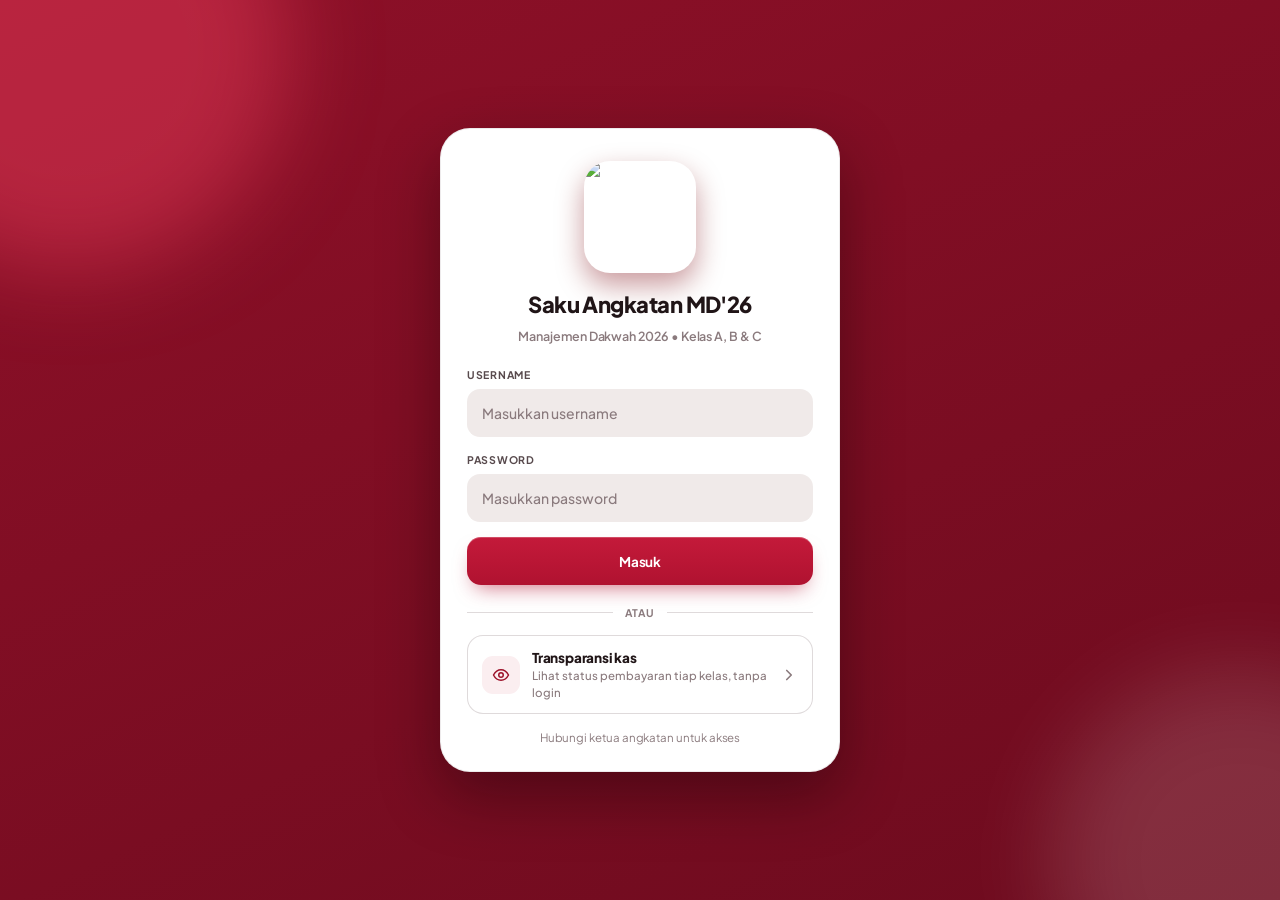
==== public/index.html @ 3bd71a18 "Update index.html" ====
<!DOCTYPE html>
<html lang="id">
<head>
<base target="_top">
<script src="/gas-shim.js"></script>
<meta charset="UTF-8">
<meta name="viewport" content="width=device-width, initial-scale=1, maximum-scale=1, user-scalable=no, viewport-fit=cover">
<meta name="theme-color" content="#8a0b20">
<link rel="icon" href="/favicon.ico" sizes="any">
<link rel="icon" type="image/png" sizes="32x32" href="/favicon-32.png">
<link rel="apple-touch-icon" href="/apple-touch-icon.png">
<link rel="manifest" href="/manifest.webmanifest">
<meta name="application-name" content="SAKU MD 2026">
<meta name="apple-mobile-web-app-title" content="SAKU MD26">
<meta name="apple-mobile-web-app-capable" content="yes">
<meta name="mobile-web-app-capable" content="yes">
<meta name="description" content="Aplikasi kas angkatan Manajemen Dakwah 2026.">
<meta property="og:type" content="website">
<meta property="og:title" content="Saku Angkatan MD'26">
<meta property="og:description" content="Aplikasi kas angkatan Manajemen Dakwah 2026.">
<meta property="og:image" content="https://saku-md2026.vercel.app/og-image.png">
<meta property="og:image:width" content="1200"><meta property="og:image:height" content="630">
<meta name="twitter:card" content="summary_large_image">
<title>Saku Angkatan MD'26</title>
<link rel="preconnect" href="https://fonts.googleapis.com">
<link rel="preconnect" href="https://fonts.gstatic.com" crossorigin>
<link href="https://fonts.googleapis.com/css2?family=Plus+Jakarta+Sans:wght@400;500;600;700;800&display=swap" rel="stylesheet">
<script>
  (function() {
    try {
      var saved = localStorage.getItem('kasangk_theme');
      var theme = saved || (window.matchMedia && window.matchMedia('(prefers-color-scheme: dark)').matches ? 'dark' : 'light');
      if (theme === 'dark') document.documentElement.setAttribute('data-theme', 'dark');
    } catch (e) {}
  })();
</script>
<style>
/* =========================================================================
   SAKU ANGKATAN MD'26 — satu sistem desain (merah Manajemen Dakwah)
   Semua warna lewat token. Dark mode = override token saja, tanpa !important.
   ========================================================================= */
*{box-sizing:border-box;margin:0;padding:0;-webkit-tap-highlight-color:transparent}
:root{
  --font:'Plus Jakarta Sans',-apple-system,BlinkMacSystemFont,'Segoe UI',Roboto,Arial,sans-serif;
  --brand:#c8102e; --brand-hi:#e11d3f; --brand-lo:#9b0c24; --brand-ink:#a50d26;
  --brand-soft:#fde9eb; --brand-soft-2:#fbd3d9;
  --bg:#fbf6f5; --surface:#fff; --surface-2:#fcf6f5; --surface-3:#f4eae9;
  --ink:#241315; --ink-2:#5f4b4e; --ink-3:#8d7b7e;
  --line:rgba(80,20,30,.10); --line-2:rgba(80,20,30,.18);
  --ok:#15803d; --ok-soft:#e2f5e9; --warn:#a85a05; --warn-soft:#fdeed6;
  --bad:#c8102e; --bad-soft:#fde9eb; --info:#2563b8; --info-soft:#e6effb;
  --kA:#c8102e; --kA-soft:#fde9eb; --kA-ink:#a50d26;
  --kB:#b8650a; --kB-soft:#fdeed6; --kB-ink:#8a4a06;
  --kC:#0f766e; --kC-soft:#d9f2ef; --kC-ink:#0b5a54;
  --kX:#64748b; --kX-soft:#e8edf3; --kX-ink:#475569; --k-on:#fff;
  --hdr:linear-gradient(135deg,#b80f2b 0%,#8a0b20 62%,#5c0716 100%);
  --hero:linear-gradient(145deg,#e11d3f 0%,#b0102b 48%,#6c0a1b 100%);
  --nav-bg:rgba(255,255,255,.88); --overlay:rgba(34,6,12,.52);
  --sh-1:0 1px 2px rgba(60,10,20,.05),0 4px 14px rgba(60,10,20,.06);
  --sh-2:0 10px 32px rgba(60,10,20,.16);
  --r:18px; --r-sm:12px; --r-lg:24px; --ease:cubic-bezier(.22,1,.36,1);
  color-scheme:light;
}
[data-theme="dark"]{
  --brand:#d92140; --brand-hi:#ef3d57; --brand-lo:#a8142c; --brand-ink:#ff8797;
  --brand-soft:rgba(255,99,120,.16); --brand-soft-2:rgba(255,99,120,.26);
  --bg:#150c0e; --surface:#211518; --surface-2:#291a1e; --surface-3:#342328;
  --ink:#f6ecec; --ink-2:#cfbbbd; --ink-3:#9c8789;
  --line:rgba(255,255,255,.08); --line-2:rgba(255,255,255,.16);
  --ok:#4ade80; --ok-soft:rgba(74,222,128,.14); --warn:#fbbf24; --warn-soft:rgba(251,191,36,.14);
  --bad:#ff8797; --bad-soft:rgba(255,99,120,.16); --info:#8bb9ff; --info-soft:rgba(139,185,255,.15);
  --kA:#ff7a8a; --kA-soft:rgba(255,122,138,.16); --kA-ink:#ff9aa7;
  --kB:#fbbf24; --kB-soft:rgba(251,191,36,.15); --kB-ink:#fcd34d;
  --kC:#2dd4bf; --kC-soft:rgba(45,212,191,.15); --kC-ink:#5eead4;
  --kX:#94a3b8; --kX-soft:rgba(148,163,184,.16); --kX-ink:#cbd5e1; --k-on:#1d0d10;
  --hdr:linear-gradient(135deg,#6e0a1c 0%,#4a0613 65%,#2e040c 100%);
  --hero:linear-gradient(145deg,#b3142f 0%,#7c0d22 52%,#3f0510 100%);
  --nav-bg:rgba(33,21,24,.9); --overlay:rgba(0,0,0,.62);
  --sh-1:0 1px 2px rgba(0,0,0,.3),0 4px 14px rgba(0,0,0,.25);
  --sh-2:0 12px 34px rgba(0,0,0,.5);
  color-scheme:dark;
}
.k-A{--kc:var(--kA);--kc-soft:var(--kA-soft);--kc-ink:var(--kA-ink)}
.k-B{--kc:var(--kB);--kc-soft:var(--kB-soft);--kc-ink:var(--kB-ink)}
.k-C{--kc:var(--kC);--kc-soft:var(--kC-soft);--kc-ink:var(--kC-ink)}
.k-x,.k-all{--kc:var(--kX);--kc-soft:var(--kX-soft);--kc-ink:var(--kX-ink)}
.k-all{--kc:var(--brand);--kc-soft:var(--brand-soft);--kc-ink:var(--brand-ink)}

html,body{min-height:100%;background:var(--bg);color:var(--ink);font-family:var(--font);font-size:14px;line-height:1.45;-webkit-font-smoothing:antialiased;-webkit-text-size-adjust:100%;text-size-adjust:100%;letter-spacing:-.005em;overscroll-behavior:none}
/* Kunci scroll: tak bisa ditarik melewati batas atas/bawah, tak bisa digeser kiri-kanan, tak bisa dicubit-zoom */
body{overflow-x:hidden;touch-action:pan-y;transition:background-color .25s,color .25s}
body.modal-open{overflow:hidden}
button,input,textarea,select{font:inherit;color:inherit}
button{cursor:pointer;-webkit-user-select:none;user-select:none}
::selection{background:var(--brand-soft-2)}
:focus-visible{outline:2.5px solid var(--brand-hi);outline-offset:2px;border-radius:8px}
.sr-only{position:absolute;width:1px;height:1px;overflow:hidden;clip:rect(0,0,0,0);white-space:nowrap}
body.role-bendahara .k-only{display:none!important}
@media(prefers-reduced-motion:reduce){*,*::before,*::after{animation-duration:.001s!important;transition-duration:.001s!important}}

/* ---------- Tombol & form ---------- */
.btn{width:100%;min-height:46px;display:inline-flex;align-items:center;justify-content:center;gap:8px;padding:10px 16px;border:0;border-radius:14px;font-size:13.5px;font-weight:700;transition:transform .12s,filter .15s,background .15s}
.btn:active{transform:scale(.97)}
.btn:disabled{opacity:.55;cursor:not-allowed;transform:none}
.btn svg,.bi{width:16px;height:16px;flex:none}
.btn-primary{color:#fff;background:linear-gradient(135deg,var(--brand-hi),var(--brand) 55%,var(--brand-lo));box-shadow:0 6px 16px rgba(200,16,46,.28)}
.btn-primary:hover{filter:brightness(1.06)}
.btn-secondary{background:var(--brand-soft);color:var(--brand-ink)}
.btn-secondary:hover{background:var(--brand-soft-2)}
.btn-destructive{background:var(--surface-3);color:var(--bad)}
.btn-sm{width:auto;min-height:36px;padding:7px 13px;font-size:12px;border-radius:11px}
.form-group{margin-bottom:15px}
.form-label{display:block;margin-bottom:7px;color:var(--ink-2);font-size:11px;font-weight:700;letter-spacing:.05em;text-transform:uppercase}
.form-input,.form-textarea{width:100%;min-height:48px;padding:12px 14px;border:1.5px solid var(--line-2);border-radius:14px;background:var(--surface-2);color:var(--ink);font-size:14px;font-weight:600;outline:none;-webkit-appearance:none;appearance:none;transition:border-color .15s,box-shadow .15s,background .15s}
.form-input::placeholder,.form-textarea::placeholder{color:var(--ink-3);font-weight:500}
.form-input:focus,.form-textarea:focus{border-color:var(--brand);background:var(--surface);box-shadow:0 0 0 4px var(--brand-soft)}
.form-textarea{min-height:100px;resize:vertical}
select.form-input{padding-right:40px;background-image:url("data:image/svg+xml,%3Csvg xmlns='http://www.w3.org/2000/svg' viewBox='0 0 24 24' fill='none' stroke='%238d7b7e' stroke-width='2.4' stroke-linecap='round' stroke-linejoin='round'%3E%3Cpath d='m6 9 6 6 6-6'/%3E%3C/svg%3E");background-repeat:no-repeat;background-position:right 13px center;background-size:18px}
select.form-input option{background:var(--surface);color:var(--ink)}
.loader{display:inline-block;width:17px;height:17px;border:2.2px solid rgba(255,255,255,.4);border-top-color:#fff;border-radius:50%;animation:spin .7s linear infinite}
.btn-secondary .loader,.btn-destructive .loader{border-color:var(--line-2);border-top-color:var(--brand)}
@keyframes spin{to{transform:rotate(360deg)}}

/* ---------- Login ---------- */
.login-wrap{position:relative;min-height:100vh;min-height:100dvh;display:flex;align-items:center;justify-content:center;padding:24px;overflow:hidden;background:var(--hero)}
.login-wrap::before,.login-wrap::after{content:'';position:absolute;border-radius:50%;border:1px solid rgba(255,255,255,.14);pointer-events:none}
.login-wrap::before{width:560px;height:560px;top:-300px;left:-180px}
.login-wrap::after{width:420px;height:420px;right:-200px;bottom:-190px;background:radial-gradient(circle at 30% 30%,rgba(255,255,255,.08),transparent 62%)}
.login-card{position:relative;z-index:1;width:100%;max-width:400px;padding:34px 28px 26px;border:1px solid var(--line);border-radius:28px;background:var(--surface);box-shadow:0 30px 80px rgba(30,0,8,.45);animation:rise .5s var(--ease)}
@keyframes rise{from{opacity:0;transform:translateY(18px) scale(.97)}to{opacity:1;transform:none}}
.login-logo{width:64px;height:64px;margin:0 auto 16px;display:grid;place-items:center;border-radius:20px;color:#fff;background:linear-gradient(145deg,var(--brand-hi),var(--brand-lo));box-shadow:0 10px 24px rgba(200,16,46,.35)}
.login-logo svg{width:30px;height:30px}
.login-title{text-align:center;font-size:24px;font-weight:800;letter-spacing:-.03em}
.login-sub{margin:6px 0 24px;text-align:center;color:var(--ink-3);font-size:12.5px;font-weight:600}
.login-foot{text-align:center;margin-top:16px;font-size:11.5px;color:var(--ink-3)}

/* ---------- Header ---------- */
.app-header{position:sticky;top:0;z-index:50;padding:14px max(16px,calc((100vw - 960px)/2 + 16px)) 13px;color:#fff;background:var(--hdr);box-shadow:0 6px 22px rgba(92,7,22,.3);overflow:hidden}
.app-header::after{content:'';position:absolute;width:300px;height:300px;right:-110px;top:-170px;border-radius:50%;border:1px solid rgba(255,255,255,.12);pointer-events:none}
.header-top{position:relative;z-index:1;display:flex;align-items:center;gap:12px}
.brand-stamp{flex:none;width:40px;height:40px;display:grid;place-items:center;border-radius:13px;background:rgba(255,255,255,.16);border:1px solid rgba(255,255,255,.22)}
.brand-stamp svg{width:22px;height:22px}
.header-text{min-width:0;flex:1}
.header-title{font-size:20px;font-weight:800;letter-spacing:-.03em;line-height:1.15}
.header-sub{font-size:11px;font-weight:600;opacity:.75}
.header-user{flex:0 1 auto;min-width:0;max-width:40%;display:flex;align-items:center;gap:7px;min-height:30px;padding:5px 12px;border-radius:99px;background:rgba(255,255,255,.16);border:1px solid rgba(255,255,255,.2);font-size:11.5px;font-weight:700;overflow:hidden;text-overflow:ellipsis;white-space:nowrap}
.header-user::before{content:'';flex:none;width:7px;height:7px;border-radius:50%;background:#ffd166}
.header-meta{position:relative;z-index:1;margin-top:10px;display:flex;align-items:center;gap:10px;flex-wrap:wrap}
.connection-indicator{display:inline-flex;align-items:center;gap:7px;min-height:26px;padding:4px 11px;border-radius:99px;background:rgba(0,0,0,.16);font-size:10.5px;font-weight:700}
.connection-dot{width:7px;height:7px;border-radius:50%;background:#ffd166}
.connection-indicator[data-state="online"] .connection-dot{background:#6ee7a8}
.connection-indicator[data-state="offline"] .connection-dot{background:#ffb3bd}
.sync-note{font-size:10.5px;font-weight:600;opacity:.7}

/* ---------- Halaman ---------- */
.page{display:none;width:100%;max-width:960px;margin:0 auto;padding:18px 14px calc(104px + env(safe-area-inset-bottom,0px))}
.page.active{display:block;animation:pg .3s var(--ease)}
@keyframes pg{from{opacity:0;transform:translateY(8px)}to{opacity:1;transform:none}}
.section-heading{display:flex;align-items:center;justify-content:space-between;gap:10px;margin:22px 2px 12px}
.section-heading h2{font-size:17px;font-weight:800;letter-spacing:-.025em;display:flex;align-items:center;gap:9px}
.section-heading h2::before{content:'';width:4px;height:18px;border-radius:4px;background:var(--brand)}
.section-heading>span{min-width:28px;padding:3px 10px;border-radius:99px;background:var(--brand-soft);color:var(--brand-ink);font-size:11.5px;font-weight:800;text-align:center}
.see-all{border:0;background:none;color:var(--brand-ink);font-size:12.5px;font-weight:800;padding:4px 2px}
.card{margin-bottom:14px;padding:18px;border:1px solid var(--line);border-radius:var(--r-lg);background:var(--surface);box-shadow:var(--sh-1)}
.card-title{font-size:16px;font-weight:800;letter-spacing:-.02em}
.card-subtitle{margin:3px 0 14px;color:var(--ink-3);font-size:12px;font-weight:500}
.income-heading{display:flex;align-items:center;justify-content:space-between;gap:10px}
.income-heading .btn{width:auto}
.empty{display:flex;flex-direction:column;align-items:center;gap:10px;padding:34px 16px;border:1.5px dashed var(--line-2);border-radius:var(--r);color:var(--ink-3);text-align:center;font-size:12.5px;font-weight:600}
.empty-icon{width:46px;height:46px;display:grid;place-items:center;border-radius:15px;background:var(--brand-soft);color:var(--brand-ink)}

/* ---------- Dashboard ---------- */
.dashboard-hero{position:relative;overflow:hidden;min-height:176px;display:flex;flex-direction:column;justify-content:flex-end;padding:22px;margin-bottom:14px;border-radius:28px;color:#fff;background:var(--hero);box-shadow:0 18px 40px rgba(140,10,35,.32)}
.dashboard-hero::before{content:'';position:absolute;right:-60px;top:-80px;width:250px;height:250px;border-radius:50%;background:radial-gradient(circle,rgba(255,255,255,.2),transparent 68%)}
.dashboard-hero::after{content:'';position:absolute;right:22px;top:20px;width:70px;height:70px;border-radius:50%;border:1px solid rgba(255,255,255,.28);box-shadow:0 0 0 14px rgba(255,255,255,.05)}
.hero-eyebrow{position:relative;z-index:1;display:inline-flex;align-self:flex-start;align-items:center;gap:7px;padding:4px 11px;border-radius:99px;background:rgba(255,255,255,.16);font-size:10.5px;font-weight:800;letter-spacing:.1em;text-transform:uppercase}
.hero-title{position:relative;z-index:1;margin-top:16px;font-size:12.5px;font-weight:600;opacity:.8}
.hero-balance{position:relative;z-index:1;margin-top:2px;font-size:38px;font-weight:800;letter-spacing:-.04em;line-height:1.1;font-variant-numeric:tabular-nums}
.hero-copy{position:relative;z-index:1;max-width:380px;margin-top:8px;font-size:11.5px;line-height:1.5;opacity:.72}
.quick-actions{display:grid;grid-template-columns:repeat(4,minmax(0,1fr));gap:9px;margin-bottom:14px}
body.role-bendahara .quick-actions{grid-template-columns:repeat(2,minmax(0,1fr))}
.quick-action{display:flex;flex-direction:column;align-items:center;gap:8px;padding:13px 4px 11px;border:1px solid var(--line);border-radius:var(--r);background:var(--surface);box-shadow:var(--sh-1);color:var(--ink-2);font-size:11px;font-weight:700;text-align:center;transition:transform .15s}
.quick-action:active{transform:scale(.95)}
.quick-action-icon{width:40px;height:40px;display:grid;place-items:center;border-radius:13px}
.quick-action-icon svg{width:18px;height:18px}
.quick-action-icon.in{background:var(--ok-soft);color:var(--ok)}
.quick-action-icon.out{background:var(--bad-soft);color:var(--bad)}
.quick-action-icon.export{background:var(--brand-soft);color:var(--brand-ink)}
.quick-action-icon.move{background:var(--info-soft);color:var(--info)}
.method-balances{display:grid;grid-template-columns:repeat(2,minmax(0,1fr));gap:10px}
.method-balance{padding:14px;border:1px solid var(--line);border-radius:var(--r);background:var(--surface);box-shadow:var(--sh-1)}
.method-balance-top{display:flex;align-items:center;gap:8px;color:var(--ink-2);font-size:11px;font-weight:700}
.method-icon{width:28px;height:28px;display:grid;place-items:center;border-radius:9px}
.method-icon svg{width:15px;height:15px}
.method-balance.cash .method-icon{background:var(--ok-soft);color:var(--ok)}
.method-balance.transfer .method-icon{background:var(--info-soft);color:var(--info)}
.method-balance strong{display:block;margin-top:10px;font-size:18px;font-weight:800;letter-spacing:-.03em;font-variant-numeric:tabular-nums}
.method-balance small{display:block;margin-top:2px;color:var(--ink-3);font-size:10.5px}

/* ---------- Pill & progress (dipakai di mana-mana) ---------- */
.pill-row{display:flex;flex-wrap:wrap;gap:6px}
.pill{display:inline-flex;align-items:center;gap:5px;min-height:24px;padding:3px 10px;border-radius:99px;background:var(--surface-3);color:var(--ink-2);font-size:11px;font-weight:700;line-height:1.2;white-space:nowrap}
.pill svg{width:12px;height:12px;flex:none}
.pill.brand{background:var(--brand-soft);color:var(--brand-ink)}
.pill.ok{background:var(--ok-soft);color:var(--ok)}
.pill.warn{background:var(--warn-soft);color:var(--warn)}
.pill.bad{background:var(--bad-soft);color:var(--bad)}
.pill.info{background:var(--info-soft);color:var(--info)}
.pill.kc{background:var(--kc-soft);color:var(--kc-ink)}
.bar{height:9px;border-radius:99px;background:var(--surface-3);overflow:hidden}
.bar>span{display:block;height:100%;width:0;border-radius:inherit;background:linear-gradient(90deg,var(--brand-hi),var(--brand));transition:width .45s var(--ease)}
.bar>span.ok{background:var(--ok)}
.bar>span.warn{background:var(--warn)}

/* ---------- Kartu iuran ---------- */
.keb-list{display:grid;grid-template-columns:1fr;gap:12px}
.keb-card{display:flex;flex-direction:column;gap:13px;padding:16px;border:1px solid var(--line);border-radius:var(--r-lg);background:var(--surface);box-shadow:var(--sh-1);cursor:pointer;transition:transform .15s,box-shadow .15s,border-color .15s}
.keb-card:hover{border-color:var(--line-2);box-shadow:var(--sh-2);transform:translateY(-1px)}
.keb-card:active{transform:scale(.99)}
.keb-card.arsip{opacity:.62}
.keb-head{display:flex;align-items:center;gap:12px}
.keb-ico{flex:none;width:44px;height:44px;display:grid;place-items:center;border-radius:14px;color:#fff;font-size:18px;font-weight:800;background:linear-gradient(145deg,var(--brand-hi),var(--brand-lo));box-shadow:0 6px 14px rgba(200,16,46,.25)}
.keb-title{font-size:16px;font-weight:800;letter-spacing:-.02em;line-height:1.25;overflow:hidden;text-overflow:ellipsis;white-space:nowrap}
.keb-sub{margin-top:1px;color:var(--ink-3);font-size:11.5px;font-weight:500}
.keb-head>div:nth-child(2){min-width:0;flex:1}
.keb-chev{flex:none;width:20px;height:20px;color:var(--ink-3)}
.keb-money{display:flex;align-items:flex-end;justify-content:space-between;gap:10px}
.keb-money .lbl{color:var(--ink-3);font-size:11px;font-weight:600}
.keb-money .val{font-size:23px;font-weight:800;letter-spacing:-.035em;line-height:1.15;font-variant-numeric:tabular-nums}
.keb-money .of{margin-top:1px;color:var(--ink-3);font-size:11.5px;font-weight:500}
.keb-pct{font-size:22px;font-weight:800;letter-spacing:-.03em;color:var(--brand-ink)}
.kelas-stats{display:grid;grid-template-columns:repeat(3,minmax(0,1fr));gap:8px}
.kelas-stat{padding:8px 10px;border-radius:12px;background:var(--kc-soft)}
.kelas-stat span{display:flex;align-items:center;gap:5px;color:var(--kc-ink);font-size:10.5px;font-weight:700}
.kelas-stat span::before{content:'';width:7px;height:7px;border-radius:50%;background:var(--kc)}
.kelas-stat strong{display:block;margin-top:2px;color:var(--ink);font-size:14px;font-weight:800;font-variant-numeric:tabular-nums}
.kelas-stat strong small{color:var(--ink-3);font-size:11px;font-weight:600}

/* ---------- Kartu transaksi ---------- */
.transaction-list{display:flex;flex-direction:column;gap:10px}
.trx-item{display:flex;align-items:center;gap:12px;padding:13px 14px;border:1px solid var(--line);border-radius:var(--r);background:var(--surface);box-shadow:var(--sh-1);cursor:pointer;transition:transform .15s,box-shadow .15s,border-color .15s}
.trx-item:hover{border-color:var(--line-2);box-shadow:var(--sh-2)}
.trx-item:active{transform:scale(.985)}
.trx-icon{flex:none;width:44px;height:44px;display:grid;place-items:center;border-radius:15px}
.trx-icon svg{width:19px;height:19px}
.trx-icon.in{background:var(--ok-soft);color:var(--ok)}
.trx-icon.out{background:var(--bad-soft);color:var(--bad)}
.trx-icon.move{background:var(--info-soft);color:var(--info)}
.trx-body{min-width:0;flex:1}
.trx-title{font-size:14px;font-weight:800;letter-spacing:-.015em;overflow:hidden;text-overflow:ellipsis;white-space:nowrap}
.trx-sub{margin-top:1px;color:var(--ink-3);font-size:11.5px;font-weight:500;overflow:hidden;text-overflow:ellipsis;white-space:nowrap}
.trx-pills{display:flex;flex-wrap:wrap;gap:5px;margin-top:8px}
.trx-pills .pill{min-height:22px;padding:2px 9px;font-size:10.5px}
.trx-side{flex:none;align-self:flex-start;text-align:right}
.trx-amount{font-size:15px;font-weight:800;letter-spacing:-.025em;font-variant-numeric:tabular-nums}
.trx-amount.in{color:var(--ok)}
.trx-amount.out{color:var(--bad)}
.trx-amount.move{color:var(--info)}
.trx-kind{margin-top:3px;color:var(--ink-3);font-size:9.5px;font-weight:800;letter-spacing:.07em;text-transform:uppercase}

/* ---------- Detail iuran ---------- */
.back-link{display:inline-flex;align-items:center;gap:4px;margin-bottom:10px;padding:7px 13px 7px 8px;border:0;border-radius:99px;background:var(--brand-soft);color:var(--brand-ink);font-size:12.5px;font-weight:800}
.back-link svg{width:16px;height:16px}
.detail-pills{margin:10px 0 4px}
.progress-wrap{margin:14px 0 8px}
.progress-wrap .bar{height:12px}
.monthly-progress-caption{display:flex;justify-content:space-between;gap:10px;color:var(--ink-3);font-size:11.5px;font-weight:600}
.monthly-progress-caption span:first-child{color:var(--ink);font-weight:800}
.act-grid{display:grid;grid-template-columns:1fr 1fr;gap:9px;margin:16px 0}
.act-wide{grid-column:1/-1}
.kelas-tabs{display:grid;grid-template-columns:repeat(4,minmax(0,1fr));gap:7px;margin:4px 0 12px}
.kelas-tab{display:flex;flex-direction:column;align-items:center;gap:1px;padding:9px 4px 8px;border:1.5px solid transparent;border-radius:14px;background:var(--kc-soft);color:var(--kc-ink);transition:background .15s,color .15s,transform .12s}
.kelas-tab:active{transform:scale(.95)}
.kelas-tab .kt-name{display:flex;align-items:center;gap:5px;font-size:12px;font-weight:800;white-space:nowrap}
.kelas-tab .kt-name::before{content:'';width:7px;height:7px;border-radius:50%;background:var(--kc)}
.kelas-tab .kt-count{font-size:10.5px;font-weight:700;opacity:.8;font-variant-numeric:tabular-nums}
.kelas-tab.active{background:var(--kc);color:var(--k-on);box-shadow:0 6px 14px rgba(0,0,0,.18)}
.kelas-tab.active .kt-name::before{background:var(--k-on)}
.kelas-tab.k-all.active{color:#fff}.kelas-tab.k-all.active .kt-name::before{background:#fff}
.income-controls{display:flex;flex-direction:column;gap:10px;padding:10px;margin-bottom:6px;border:1px solid var(--line);border-radius:var(--r);background:var(--surface-2)}
.search-box{position:relative}
.search-box::before,.bulk-search::before{content:'';position:absolute;top:50%;left:13px;width:16px;height:16px;transform:translateY(-50%);background:var(--ink-3);pointer-events:none;-webkit-mask:url("data:image/svg+xml,%3Csvg xmlns='http://www.w3.org/2000/svg' viewBox='0 0 24 24' fill='none' stroke='black' stroke-width='2.4' stroke-linecap='round'%3E%3Ccircle cx='11' cy='11' r='7'/%3E%3Cpath d='m20 20-3.5-3.5'/%3E%3C/svg%3E") center/contain no-repeat;mask:url("data:image/svg+xml,%3Csvg xmlns='http://www.w3.org/2000/svg' viewBox='0 0 24 24' fill='none' stroke='black' stroke-width='2.4' stroke-linecap='round'%3E%3Ccircle cx='11' cy='11' r='7'/%3E%3Cpath d='m20 20-3.5-3.5'/%3E%3C/svg%3E") center/contain no-repeat}
.search-box input,.bulk-search input{width:100%;min-height:44px;padding:11px 14px 11px 38px;border:1.5px solid transparent;border-radius:13px;background:var(--surface-3);color:var(--ink);font-size:13px;font-weight:600;outline:none;-webkit-appearance:none;appearance:none}
.search-box input:focus,.bulk-search input:focus{background:var(--surface);border-color:var(--brand);box-shadow:0 0 0 3px var(--brand-soft)}
.search-box input::placeholder,.bulk-search input::placeholder{color:var(--ink-3);font-weight:500}
.status-filters{display:flex;gap:6px;overflow-x:auto;scrollbar-width:none}
.status-filters::-webkit-scrollbar{display:none}
.filter-chip{flex:none;min-height:34px;display:inline-flex;align-items:center;gap:6px;padding:6px 13px;border:1.5px solid var(--line-2);border-radius:99px;background:var(--surface);color:var(--ink-2);font-size:12px;font-weight:700;white-space:nowrap;transition:all .15s}
.filter-chip b{padding:1px 7px;border-radius:99px;background:var(--surface-3);font-size:10.5px;font-variant-numeric:tabular-nums}
.filter-chip.active{border-color:var(--brand);background:var(--brand);color:#fff}
.filter-chip.active b{background:rgba(255,255,255,.25);color:#fff}
.filter-summary{margin:12px 2px;color:var(--ink-3);font-size:11.5px;font-weight:600}
.mhs-list{display:grid;grid-template-columns:1fr;gap:10px}
.mhs-item{display:flex;flex-direction:column;gap:11px;padding:14px;border:1px solid var(--line);border-left:4px solid var(--st,var(--line-2));border-radius:var(--r);background:var(--surface);box-shadow:var(--sh-1);cursor:pointer;transition:transform .15s,box-shadow .15s}
.mhs-item:hover{box-shadow:var(--sh-2)}
.mhs-item:active{transform:scale(.985)}
.mhs-item.st-lunas{--st:var(--ok)}
.mhs-item.st-cicil{--st:var(--warn)}
.mhs-item.st-belum{--st:var(--bad)}
.mhs-top{display:flex;align-items:center;gap:11px}
.mhs-avatar{flex:none;width:40px;height:40px;display:grid;place-items:center;border-radius:13px;background:var(--kc,var(--kX));color:var(--k-on);font-size:15px;font-weight:800}
.mhs-id{min-width:0;flex:1}
.mhs-name{font-size:14px;font-weight:800;letter-spacing:-.015em;overflow:hidden;text-overflow:ellipsis;white-space:nowrap}
.mhs-sub{color:var(--ink-3);font-size:11.5px;font-weight:500}
.mhs-pay{display:flex;align-items:baseline;justify-content:space-between;font-size:11.5px;color:var(--ink-3);font-weight:600}
.mhs-pay strong{color:var(--ink);font-size:14px;font-weight:800;font-variant-numeric:tabular-nums}
.mhs-foot{display:flex;align-items:center;justify-content:space-between;gap:8px}
.mhs-foot small{color:var(--ink-3);font-size:11.5px;font-weight:600}

/* ---------- Pengeluaran / Pengaturan ---------- */
.funds-overview{padding:18px;margin-bottom:14px;border:1px solid var(--line);border-radius:var(--r-lg);background:var(--surface);box-shadow:var(--sh-1)}
.monthly-overview-kicker{color:var(--brand-ink);font-size:10.5px;font-weight:800;letter-spacing:.09em;text-transform:uppercase}
.funds-overview-title{margin-top:3px;font-size:18px;font-weight:800;letter-spacing:-.025em}
.funds-balance-grid{display:grid;grid-template-columns:1fr 1fr;gap:9px;margin:14px 0}
.funds-balance-grid div{padding:12px;border-radius:14px;background:var(--surface-2);border:1px solid var(--line)}
.funds-balance-grid span{display:block;color:var(--ink-3);font-size:10.5px;font-weight:800;letter-spacing:.06em}
.funds-balance-grid strong{display:block;margin-top:4px;font-size:16px;font-weight:800;letter-spacing:-.03em;font-variant-numeric:tabular-nums}
.fund-actions{display:grid;grid-template-columns:1.3fr 1fr;gap:9px}
body.role-bendahara .fund-actions{grid-template-columns:1fr}
.settings-profile{display:flex;align-items:center;gap:14px;padding:18px;margin-bottom:14px;border-radius:var(--r-lg);color:#fff;background:var(--hero);box-shadow:0 14px 32px rgba(140,10,35,.28)}
.settings-avatar{flex:none;width:54px;height:54px;display:grid;place-items:center;border-radius:18px;background:rgba(255,255,255,.2);font-size:22px;font-weight:800}
.settings-kicker{font-size:10.5px;font-weight:800;letter-spacing:.1em;text-transform:uppercase;opacity:.75}
.settings-name{font-size:20px;font-weight:800;letter-spacing:-.03em}
.settings-copy{font-size:12px;opacity:.8}
.set-list{display:flex;flex-direction:column;gap:9px;margin-top:12px}
.set-row{width:100%;display:flex;align-items:center;gap:12px;padding:13px 14px;border:1px solid var(--line);border-radius:var(--r);background:var(--surface-2);text-align:left;font-size:13.5px;font-weight:700}
.set-row .si{flex:none;width:38px;height:38px;display:grid;place-items:center;border-radius:12px;background:var(--brand-soft);color:var(--brand-ink)}
.set-row .si svg{width:18px;height:18px}
.set-row small{display:block;color:var(--ink-3);font-size:11px;font-weight:500}
.set-row .chev{margin-left:auto;color:var(--ink-3);width:18px;height:18px}
.set-row.danger .si{background:var(--bad-soft);color:var(--bad)}
.set-row.danger{color:var(--bad)}
.card-subtitle#roleHint{margin:14px 0 0}

/* ---------- Modal ---------- */
.modal-overlay{position:fixed;inset:0;z-index:200;display:none;align-items:flex-end;justify-content:center;background:var(--overlay);backdrop-filter:blur(8px);overscroll-behavior:contain;touch-action:none;transition:opacity .2s}
.modal-overlay.active{display:flex}
.modal-overlay.closing{opacity:0}
.modal-overlay.closing-swipe{opacity:0;transition:opacity .22s}
.modal{position:relative;width:100%;max-width:540px;max-height:min(90vh,740px);max-height:min(90dvh,740px);will-change:transform;display:flex;flex-direction:column;overflow:hidden;border:1px solid var(--line);border-radius:28px 28px 0 0;background:var(--surface);box-shadow:var(--sh-2)}
.modal-overlay.active .modal{animation:sheet .32s var(--ease)}
.modal-overlay.closing .modal{animation:sheet-out .2s var(--ease) forwards}
@keyframes sheet{from{opacity:0;transform:translateY(40px)}to{opacity:1;transform:none}}
@keyframes sheet-out{to{opacity:0;transform:translateY(30px)}}
.modal-handle{flex:none;width:40px;height:5px;margin:10px auto 0;border-radius:99px;background:var(--line-2)}
.modal-header{flex:none;display:flex;align-items:flex-start;gap:12px;padding:16px 20px 14px;border-bottom:1px solid var(--line)}
.modal-icon{flex:none;width:44px;height:44px;display:grid;place-items:center;border-radius:14px}
.modal-icon svg{width:21px;height:21px}
.modal-icon.in{background:var(--ok-soft);color:var(--ok)}
.modal-icon.out{background:var(--bad-soft);color:var(--bad)}
.modal-icon.move{background:var(--info-soft);color:var(--info)}
.modal-icon.brand{background:var(--brand-soft);color:var(--brand-ink)}
.modal-header-text{min-width:0;flex:1}
.modal-kicker{color:var(--brand-ink);font-size:10.5px;font-weight:800;letter-spacing:.09em;text-transform:uppercase}
.modal-title{font-size:19px;font-weight:800;letter-spacing:-.03em;line-height:1.2}
.modal-sub{margin-top:2px;color:var(--ink-3);font-size:12px;font-weight:500}
.modal-close{flex:none;width:32px;height:32px;display:grid;place-items:center;border:0;border-radius:50%;background:var(--surface-3);color:var(--ink-2);font-size:19px;line-height:1}
.modal-body{flex:1;min-height:0;overflow-y:auto;padding:16px 20px 18px;overscroll-behavior:contain;touch-action:pan-y;-webkit-overflow-scrolling:touch}
.modal-footer{flex:none;display:flex;gap:9px;padding:12px 20px max(14px,env(safe-area-inset-bottom));border-top:1px solid var(--line);background:var(--surface)}
.modal-footer .btn{flex:1;white-space:nowrap}
.modal-footer .btn-secondary:first-child:not(:only-child){flex:.7}
.modal-footer .btn-primary:last-child{flex:1.3}
.transaction-detail-amount{margin:2px 0 14px;font-size:30px;font-weight:800;letter-spacing:-.04em;color:var(--brand-ink);font-variant-numeric:tabular-nums}
.detail-grid{display:grid;grid-template-columns:1fr 1fr;gap:8px;margin-bottom:16px}
.detail-cell{padding:11px 12px;border:1px solid var(--line);border-radius:13px;background:var(--surface-2)}
.detail-cell-wide{grid-column:span 2}
.detail-cell span{display:block;color:var(--ink-3);font-size:10px;font-weight:800;letter-spacing:.06em;text-transform:uppercase}
.detail-cell strong{display:block;margin-top:4px;font-size:13px;font-weight:700;overflow-wrap:anywhere}
.due-summary{padding:16px;margin-bottom:16px;border-radius:var(--r);background:var(--brand-soft)}
.due-summary-label{color:var(--brand-ink);font-size:10.5px;font-weight:800;letter-spacing:.07em;text-transform:uppercase}
.due-summary-amount{margin-top:3px;color:var(--brand-ink);font-size:28px;font-weight:800;letter-spacing:-.04em;font-variant-numeric:tabular-nums}
.due-summary-grid{display:grid;grid-template-columns:1fr 1fr;gap:10px;margin-top:12px;padding-top:12px;border-top:1px dashed var(--brand-soft-2)}
.due-summary-grid span{display:block;color:var(--ink-3);font-size:10.5px;font-weight:600}
.due-summary-grid strong{display:block;margin-top:2px;font-size:13px;font-weight:800}
.method-picker{display:grid;grid-template-columns:1fr 1fr;gap:8px}
.method-option{display:flex;align-items:center;gap:10px;min-height:56px;padding:9px 12px;border:1.5px solid var(--line-2);border-radius:14px;background:var(--surface);text-align:left;font-size:12.5px;font-weight:800;color:var(--ink-2);transition:all .15s}
.method-option.active{border-color:var(--brand);background:var(--brand-soft);color:var(--brand-ink);box-shadow:0 0 0 3px var(--brand-soft)}
.method-option small{display:block;margin-top:1px;color:var(--ink-3);font-size:10.5px;font-weight:600}
.method-icon-badge{flex:none;width:28px;height:28px;display:grid;place-items:center;border-radius:9px}
.method-icon-badge svg{width:15px;height:15px}
.method-icon-badge.cash{background:var(--ok-soft);color:var(--ok)}
.method-icon-badge.transfer{background:var(--info-soft);color:var(--info)}
.modal-body .status-filters{margin-top:12px}

/* ---------- Lunasi banyak ---------- */
.bulk-summary{display:flex;align-items:center;justify-content:space-between;gap:10px;padding:12px 14px;margin-bottom:12px;border-radius:var(--r);background:var(--brand-soft);color:var(--brand-ink)}
.bulk-summary span{font-size:11.5px;font-weight:700}
.bulk-summary strong{display:block;margin-top:1px;font-size:19px;font-weight:800;letter-spacing:-.03em;font-variant-numeric:tabular-nums}
.bulk-search{position:relative;margin-bottom:10px}
.bulk-tools{display:flex;align-items:center;justify-content:space-between;margin:0 2px 8px;color:var(--ink-3);font-size:11.5px;font-weight:600}
.bulk-tools button{border:0;background:none;color:var(--brand-ink);font-size:12px;font-weight:800;padding:4px 2px}
.bulk-list{display:flex;flex-direction:column;gap:7px;max-height:min(40vh,340px);overflow-y:auto;padding:2px;margin-bottom:16px;overscroll-behavior:contain;touch-action:pan-y}
.bulk-student{display:flex;align-items:center;gap:11px;width:100%;padding:10px 12px;border:1.5px solid var(--line);border-radius:14px;background:var(--surface);text-align:left;transition:border-color .15s,background .15s,transform .1s}
.bulk-student:active{transform:scale(.985)}
.bulk-student.selected{border-color:var(--brand);background:var(--brand-soft)}
.bulk-check{flex:none;width:24px;height:24px;display:grid;place-items:center;border:2px solid var(--line-2);border-radius:8px;color:transparent;background:var(--surface);transition:all .15s}
.bulk-check svg{width:14px;height:14px}
.bulk-student.selected .bulk-check{border-color:var(--brand);background:var(--brand);color:#fff}
.bulk-student .mhs-avatar{width:34px;height:34px;border-radius:11px;font-size:13px}
.bulk-info{display:block;min-width:0;flex:1}
.bulk-name{display:block;font-size:13px;font-weight:800;overflow:hidden;text-overflow:ellipsis;white-space:nowrap}
.bulk-meta{display:flex;align-items:center;gap:6px;margin-top:2px;color:var(--ink-3);font-size:11px;font-weight:500}
.bulk-meta .pill{min-height:18px;padding:0 7px;font-size:10px}
.bulk-due{flex:none;color:var(--bad);font-size:12px;font-weight:800;font-variant-numeric:tabular-nums}
.bulk-row{display:flex;align-items:center;gap:10px;padding:9px 2px;border-bottom:1px solid var(--line)}
.bulk-row .nm{flex:1;min-width:0;overflow:hidden;text-overflow:ellipsis;white-space:nowrap;font-weight:700}
.bulk-row .btn{width:auto;min-height:32px;padding:4px 11px;font-size:11.5px;border-radius:10px}

/* ---------- Toast ---------- */
.toast{position:fixed;z-index:320;top:84px;left:50%;width:min(390px,calc(100% - 28px));display:flex;align-items:center;gap:11px;padding:11px 14px;border-radius:16px;background:#2b1a1d;color:#fff;box-shadow:0 18px 44px rgba(0,0,0,.35);font-size:13px;font-weight:700;opacity:0;pointer-events:none;transform:translate(-50%,-12px) scale(.96);transition:opacity .2s,transform .3s var(--ease)}
.toast.show{opacity:1;transform:translate(-50%,0) scale(1)}
.toast-icon{flex:none;width:28px;height:28px;display:grid;place-items:center;border-radius:50%;background:rgba(255,255,255,.18);font-weight:800}
.toast.success{background:#14683a}
.toast.error{background:#a50d26}

/* ---------- Navigasi bawah ---------- */
.bottom-nav{position:fixed;z-index:100;left:50%;bottom:calc(12px + env(safe-area-inset-bottom,0px));transform:translateX(-50%);width:min(560px,calc(100% - 20px));display:flex;padding:6px;border:1px solid var(--line);border-radius:26px;background:var(--nav-bg);box-shadow:var(--sh-2);backdrop-filter:blur(22px) saturate(160%);-webkit-backdrop-filter:blur(22px) saturate(160%)}
.nav-indicator{position:absolute;z-index:0;top:6px;bottom:6px;left:0;width:0;border-radius:20px;background:var(--brand-soft);transition:transform .3s var(--ease),width .3s var(--ease)}
.nav-item{position:relative;z-index:1;flex:1;min-width:0;min-height:52px;display:flex;flex-direction:column;align-items:center;justify-content:center;gap:3px;padding:6px 1px;border:0;border-radius:20px;background:none;color:var(--ink-3);font-size:10px;font-weight:700;letter-spacing:0;transition:color .15s}
.nav-item.active{color:var(--brand-ink)}
.nav-icon{width:22px;height:22px;display:grid;place-items:center}
.nav-icon svg{width:21px;height:21px;fill:none;stroke:currentColor;stroke-width:1.9;stroke-linecap:round;stroke-linejoin:round;transition:transform .25s var(--ease)}
.nav-item.active .nav-icon svg{transform:translateY(-1px) scale(1.08)}

/* ---------- Popup aksi (loading / berhasil / gagal) ---------- */
.act-pop{position:fixed;inset:0;z-index:400;display:none;align-items:center;justify-content:center;padding:24px;background:var(--overlay);backdrop-filter:blur(6px)}
.act-pop.show{display:flex;animation:fade .15s}
@keyframes fade{from{opacity:0}to{opacity:1}}
.act-card{width:min(300px,100%);padding:26px 22px 22px;border:1px solid var(--line);border-radius:26px;background:var(--surface);box-shadow:var(--sh-2);text-align:center;animation:pop .28s var(--ease)}
@keyframes pop{from{opacity:0;transform:scale(.9) translateY(8px)}to{opacity:1;transform:none}}
.act-icon{position:relative;width:64px;height:64px;margin:0 auto 14px;display:grid;place-items:center;border-radius:50%;background:var(--brand-soft);color:var(--brand-ink)}
.act-icon>*{grid-area:1/1;display:none}
.act-spin{width:30px;height:30px;border:3.5px solid var(--brand-soft-2);border-top-color:var(--brand);border-radius:50%;animation:spin .75s linear infinite}
.act-icon svg{width:32px;height:32px;fill:none;stroke:currentColor;stroke-width:3;stroke-linecap:round;stroke-linejoin:round;stroke-dasharray:40;stroke-dashoffset:40;animation:draw .45s .08s ease forwards}
@keyframes draw{to{stroke-dashoffset:0}}
.act-pop[data-state="loading"] .act-spin{display:block}
.act-pop[data-state="success"] .act-icon{background:var(--ok-soft);color:var(--ok)}
.act-pop[data-state="success"] .act-ok{display:block}
.act-pop[data-state="error"] .act-icon{background:var(--bad-soft);color:var(--bad)}
.act-pop[data-state="error"] .act-bad{display:block}
.act-title{font-size:17px;font-weight:800;letter-spacing:-.025em}
.act-msg{margin-top:5px;color:var(--ink-3);font-size:12.5px;font-weight:500;line-height:1.5;overflow-wrap:anywhere}
.act-btn{margin-top:18px}

/* ---------- Responsif ---------- */
@media(min-width:720px){
  .modal-overlay{align-items:center;padding:24px}
  .modal{border-radius:28px}
  .modal-handle{display:none}
  .toast{top:96px}
}
@media(max-width:380px){
  .hero-balance{font-size:32px}
  .quick-action{font-size:10px}
  .nav-item{font-size:9.5px}
  .act-grid{grid-template-columns:1fr}
  .act-wide{grid-column:auto}
}

/* ---------- Tambahan: mobile & gestur ---------- */
.modal-handle{touch-action:none}
.act-card{touch-action:none}
@media(max-width:720px){.form-input,.form-textarea,.search-box input,.bulk-search input{font-size:16px}} /* cegah iOS zoom saat fokus input */

/* ---------- Poles: tampilan lebih matang & profesional ---------- */
:root:not([data-theme="dark"]){
  --brand:#b01230;--brand-hi:#c41a3a;--brand-lo:#8a0d25;--brand-ink:#9c1129;
  --brand-soft:#fbeef0;--brand-soft-2:#f5d9de;
  --bg:#f7f4f3;--surface-2:#faf8f7;--surface-3:#f0eae9;
  --ink:#201517;--ink-2:#584a4d;--ink-3:#8a7a7d;
  --line:rgba(60,28,34,.09);--line-2:rgba(60,28,34,.16);
  --hdr:linear-gradient(180deg,#7a0e22,#68091b);
  --hero:linear-gradient(155deg,#8e1028 0%,#6d0b1e 100%);
  --nav-bg:rgba(255,255,255,.95);
  --sh-1:0 1px 2px rgba(32,21,23,.04);
  --sh-2:0 14px 36px rgba(32,21,23,.16);
}
:root{--r:14px;--r-sm:10px;--r-lg:18px}
[data-theme="dark"]{
  --brand:#cf2343;--brand-hi:#e03556;--brand-lo:#9c142c;
  --bg:#130b0d;--surface:#1c1215;--surface-2:#231719;--surface-3:#2d1f22;
  --hdr:linear-gradient(180deg,#4b0815,#3d0610);
  --hero:linear-gradient(155deg,#6d0e22 0%,#4a0916 100%);
  --nav-bg:rgba(28,18,21,.96);
  --sh-1:0 1px 2px rgba(0,0,0,.35);
}
/* tombol & form */
.btn{border-radius:12px;font-weight:700}
.btn-primary{background:var(--brand);box-shadow:none}
.btn-primary:hover{background:var(--brand-lo);filter:none}
.btn-secondary{background:var(--surface);color:var(--ink);border:1px solid var(--line-2)}
.btn-secondary:hover{background:var(--surface-3)}
.btn-destructive{background:var(--surface);color:var(--bad);border:1px solid var(--line-2)}
.form-label{font-size:10.5px;letter-spacing:.07em}
.form-input,.form-textarea{border-width:1px;border-radius:12px;background:var(--surface)}
.form-input:focus,.form-textarea:focus{box-shadow:0 0 0 3px var(--brand-soft)}
/* login */
.login-wrap{background:linear-gradient(160deg,#7a0e22 0%,#590a19 100%)}
[data-theme="dark"] .login-wrap{background:linear-gradient(160deg,#3d0610 0%,#1e0308 100%)}
.login-wrap::before,.login-wrap::after{display:none}
.login-card{padding:32px 26px 24px;border-radius:20px;box-shadow:0 24px 60px rgba(20,0,6,.4)}
.login-logo{width:56px;height:56px;border-radius:16px;background:var(--brand);box-shadow:none}
.login-title{font-size:22px;letter-spacing:-.025em}
.login-sub{margin-bottom:22px}
.login-or{display:flex;align-items:center;gap:12px;margin:20px 0 14px;color:var(--ink-3);font-size:10.5px;font-weight:700;letter-spacing:.1em;text-transform:uppercase}
.login-or::before,.login-or::after{content:'';flex:1;height:1px;background:var(--line-2)}
.login-alt{width:100%;display:flex;align-items:center;gap:12px;padding:12px 14px;border:1px solid var(--line-2);border-radius:14px;background:var(--surface);text-align:left;transition:border-color .15s,background .15s,transform .12s}
.login-alt:hover{border-color:var(--brand);background:var(--surface-2)}
.login-alt:active{transform:scale(.985)}
.login-alt .si{flex:none;width:38px;height:38px;display:grid;place-items:center;border-radius:11px;background:var(--brand-soft);color:var(--brand-ink)}
.login-alt .si svg{width:18px;height:18px}
.login-alt b{display:block;font-size:13.5px;font-weight:800;letter-spacing:-.015em}
.login-alt small{display:block;margin-top:1px;color:var(--ink-3);font-size:11.5px;font-weight:500}
.login-alt .chev{margin-left:auto;flex:none;width:18px;height:18px;color:var(--ink-3)}
/* header */
.app-header{padding-top:calc(13px + env(safe-area-inset-top,0px));box-shadow:0 8px 24px rgba(60,6,16,.18)}
.app-header::after{display:none}
.brand-stamp{width:38px;height:38px;border-radius:11px;background:rgba(255,255,255,.12);border-color:rgba(255,255,255,.18)}
.header-title{font-size:18px;letter-spacing:-.025em}
.header-sub{font-size:10.5px;letter-spacing:.02em;opacity:.7}
.header-user{border-radius:10px;background:rgba(255,255,255,.12);font-size:11px}
.connection-indicator{border-radius:8px;background:rgba(0,0,0,.18)}
/* halaman & judul seksi */
.page{padding-top:16px;padding-bottom:calc(92px + env(safe-area-inset-bottom,0px))}
.section-heading{margin:24px 2px 12px}
.section-heading h2{font-size:14px;letter-spacing:-.01em}
.section-heading h2::before{display:none}
.section-heading>span{min-width:0;padding:2px 9px;border-radius:8px;background:var(--surface-3);color:var(--ink-2);font-size:11px}
.see-all{font-size:12px;font-weight:700}
.card{padding:18px;border-radius:var(--r-lg)}
.card-title{font-size:15px}
/* beranda: kartu saldo */
.dashboard-hero{min-height:0;padding:22px 22px 18px;border-radius:20px;box-shadow:0 12px 30px rgba(90,8,24,.22)}
.dashboard-hero::before{width:300px;height:300px;right:-120px;top:-150px;background:radial-gradient(circle,rgba(255,255,255,.1),transparent 65%)}
.dashboard-hero::after{display:none}
.hero-eyebrow{padding:0;background:none;font-size:10.5px;letter-spacing:.12em;opacity:.85}
.hero-eyebrow::before{content:'';width:6px;height:6px;border-radius:50%;background:#7ee0a4}
.hero-title{margin-top:18px;font-size:12px;opacity:.75}
.hero-balance{font-size:36px;letter-spacing:-.045em}
.hero-split{position:relative;z-index:1;display:grid;grid-template-columns:1fr 1fr;margin-top:18px;padding-top:14px;border-top:1px solid rgba(255,255,255,.16)}
.hs{min-width:0}
.hs:first-child{padding-right:12px}
.hs+.hs{padding-left:16px;border-left:1px solid rgba(255,255,255,.16)}
.hs-lbl{display:flex;align-items:center;gap:6px;font-size:10.5px;font-weight:700;letter-spacing:.08em;opacity:.8;white-space:nowrap}
.hs-lbl svg{width:14px;height:14px;flex:none}
.hs strong{display:block;margin-top:5px;font-size:17px;font-weight:800;letter-spacing:-.03em;font-variant-numeric:tabular-nums}
.hs small{display:block;margin-top:1px;font-size:10.5px;opacity:.65}
.quick-actions{gap:8px}
.quick-action{padding:12px 4px 10px;gap:7px;border-radius:14px;box-shadow:none;color:var(--ink)}
.quick-action:hover{border-color:var(--line-2)}
.quick-action .quick-action-icon{width:36px;height:36px;border-radius:11px;background:var(--brand-soft);color:var(--brand-ink)}
/* komponen umum */
.pill{min-height:22px;padding:2px 9px;border-radius:8px;font-size:10.5px}
.bar{height:6px}
.progress-wrap .bar{height:8px}
.bar>span{background:var(--brand)}
.keb-card{padding:16px;border-radius:var(--r-lg);box-shadow:none}
.keb-card:hover{transform:none;box-shadow:none;border-color:var(--line-2)}
.keb-ico{width:40px;height:40px;border-radius:12px;background:var(--brand-soft);color:var(--brand-ink);box-shadow:none;font-size:16px}
.keb-title{font-size:15px}
.keb-money .val{font-size:21px}
.keb-pct{font-size:18px;color:var(--ink)}
.kelas-stat{border-radius:10px}
.trx-item{padding:12px 14px;border-radius:var(--r);box-shadow:none}
.trx-item:hover{box-shadow:none;border-color:var(--line-2)}
.trx-icon{width:38px;height:38px;border-radius:11px}
.trx-title{font-size:13.5px;font-weight:700}
.trx-amount{font-size:14px}
.mhs-item{border-radius:var(--r);border-left-width:3px;box-shadow:none}
.mhs-item:hover{box-shadow:none;border-color:var(--line-2)}
.mhs-avatar{border-radius:11px;background:var(--kc-soft,var(--kX-soft));color:var(--kc-ink,var(--kX-ink))}
.mhs-name{font-weight:700}
.kelas-tab{border-radius:12px}
.kelas-tab.active{box-shadow:none}
.income-controls{border-radius:var(--r);background:var(--surface)}
.search-box input,.bulk-search input{border:1px solid var(--line);border-radius:11px;background:var(--surface-2)}
.filter-chip{border-width:1px;border-radius:10px}
.back-link{border-radius:10px;background:var(--surface-3);color:var(--ink)}
.settings-profile{border-radius:20px;box-shadow:0 12px 30px rgba(90,8,24,.2)}
.settings-avatar{border-radius:14px}
.set-row{border-radius:var(--r);background:var(--surface)}
.set-row .si{border-radius:11px}
.funds-overview{border-radius:var(--r-lg);box-shadow:none}
/* modal & popup */
.modal{border-radius:22px 22px 0 0}
.modal-icon{width:42px;height:42px;border-radius:12px}
.modal-title{font-size:18px}
.modal-close{border-radius:10px}
.method-option{border-width:1px;border-radius:12px}
.method-option.active{border-width:1px;box-shadow:0 0 0 2px var(--brand-soft-2)}
.method-text{min-width:0;overflow-wrap:anywhere}
.detail-cell{border-radius:11px}
.act-card{border-radius:20px}
.toast{border-radius:12px}
@media(min-width:720px){.modal{border-radius:22px}}
/* navigasi bawah: menempel di dasar layar */
.bottom-nav{left:0;right:0;bottom:0;transform:none;width:100%;padding:6px max(10px,calc((100vw - 560px)/2)) calc(6px + env(safe-area-inset-bottom,0px));border:0;border-top:1px solid var(--line);border-radius:0;box-shadow:0 -6px 24px rgba(32,21,23,.06)}
.nav-indicator{bottom:calc(6px + env(safe-area-inset-bottom,0px));border-radius:12px}
.nav-item{min-height:50px;border-radius:12px;font-size:10.5px}
@media(max-width:380px){.hero-balance{font-size:31px}.hs strong{font-size:15px}.hs-lbl{letter-spacing:.04em}}

/* =========================================================================
   LAPISAN iOS — gaya iOS menyeluruh (warna & nada merah MD'26 tetap)
   Kurva pegas khas iOS, kaca buram, sudut besar, umpan balik sentuh, animasi
   ========================================================================= */
:root{
  --spring:cubic-bezier(.32,.72,0,1);
  --bounce:cubic-bezier(.34,1.56,.64,1);
  --r:16px;--r-sm:12px;--r-lg:22px;--r-xl:28px;
  --sh-soft:0 1px 2px rgba(60,16,24,.04),0 10px 26px -12px rgba(60,16,24,.14);
  --nav-glass:rgba(255,255,255,.74);
  --scroll-thumb:rgba(120,30,46,.30);--scroll-thumb-h:rgba(176,18,48,.58);
}
[data-theme="dark"]{
  --sh-soft:0 1px 2px rgba(0,0,0,.4),0 10px 26px -12px rgba(0,0,0,.55);
  --nav-glass:rgba(28,18,21,.74);
  --scroll-thumb:rgba(255,135,151,.26);--scroll-thumb-h:rgba(255,135,151,.55);
}

/* ---------- Scrollbar kustom ---------- */
::-webkit-scrollbar{width:12px;height:12px}
::-webkit-scrollbar-track{background:transparent}
::-webkit-scrollbar-thumb{background-color:var(--scroll-thumb);border:3.5px solid transparent;background-clip:content-box;border-radius:99px;min-height:56px;transition:background-color .2s}
::-webkit-scrollbar-thumb:hover{background-color:var(--scroll-thumb-h)}
::-webkit-scrollbar-thumb:active{background-color:var(--brand)}
::-webkit-scrollbar-corner{background:transparent}
.modal-body::-webkit-scrollbar,.bulk-list::-webkit-scrollbar,textarea::-webkit-scrollbar{width:9px}
.status-filters::-webkit-scrollbar,.keb-chips::-webkit-scrollbar{display:none}
@supports (-moz-appearance:none){*{scrollbar-width:thin;scrollbar-color:var(--scroll-thumb) transparent}.status-filters,.keb-chips{scrollbar-width:none}}

/* ---------- Header kaca buram ---------- */
.app-header{background:linear-gradient(180deg,rgba(128,14,36,.92),rgba(98,8,26,.92));-webkit-backdrop-filter:saturate(180%) blur(22px);backdrop-filter:saturate(180%) blur(22px);border-bottom:.5px solid rgba(255,255,255,.14);transition:box-shadow .35s var(--spring)}
[data-theme="dark"] .app-header{background:linear-gradient(180deg,rgba(75,8,21,.92),rgba(52,6,15,.92))}
.app-header.scrolled{box-shadow:0 12px 32px rgba(60,6,16,.30)}
.brand-stamp{border-radius:12px;box-shadow:inset 0 1px 0 rgba(255,255,255,.22)}
.header-user,.connection-indicator{border-radius:99px}
.t-swap{animation:titleIn .55s var(--spring)}
@keyframes titleIn{from{opacity:0;transform:translateY(9px)}to{opacity:1;transform:none}}

/* ---------- Tab bar kaca buram ---------- */
.bottom-nav{background:var(--nav-glass);-webkit-backdrop-filter:saturate(180%) blur(26px);backdrop-filter:saturate(180%) blur(26px);border-top:.5px solid var(--line-2);box-shadow:none}
.nav-indicator{border-radius:15px;background:var(--brand-soft)}
.nav-item{transition:color .25s,transform .4s var(--bounce);border-radius:15px}
.nav-item:active{transform:scale(.9)}
.nav-item.active .nav-icon svg{animation:tabPop .55s var(--bounce)}
@keyframes tabPop{0%{transform:scale(.74)}55%{transform:translateY(-2px) scale(1.2)}100%{transform:translateY(-1px) scale(1.08)}}

/* ---------- Kartu, bayangan lembut, sudut besar ---------- */
.card,.funds-overview,.method-balance,.trx-item,.mhs-item,.p-row,.income-controls,.detail-cell{box-shadow:var(--sh-soft)}
.card,.funds-overview{border-radius:22px}
.trx-item,.mhs-item,.p-row,.method-balance{border-radius:18px}
.trx-icon,.quick-action .quick-action-icon{border-radius:13px}
.quick-action{border-radius:18px;box-shadow:var(--sh-soft)}
.pill{border-radius:99px}
.section-heading h2{font-size:19px;font-weight:800;letter-spacing:-.035em}
.section-heading>span{border-radius:99px;padding:2px 11px;background:var(--brand-soft);color:var(--brand-ink)}
.see-all{transition:opacity .2s,transform .3s var(--bounce)}
.see-all:active{opacity:.55;transform:scale(.94)}
.dashboard-hero,.pub-hero,.settings-profile{border-radius:26px}
.dashboard-hero::before,.pub-hero::before{animation:drift 15s ease-in-out infinite alternate;will-change:transform}
@keyframes drift{from{transform:translate(0,0) scale(1)}to{transform:translate(-28px,24px) scale(1.2)}}

/* ---------- Tombol ala iOS ---------- */
.btn{min-height:48px;border-radius:14px;letter-spacing:-.01em;transition:transform .45s var(--bounce),opacity .2s,filter .2s,box-shadow .25s,background-color .2s}
.btn:active{transform:scale(.96);opacity:.88;transition-duration:.12s}
.btn-primary{background:linear-gradient(180deg,var(--brand-hi),var(--brand));box-shadow:inset 0 1px 0 rgba(255,255,255,.22),0 10px 20px -8px rgba(176,18,48,.6)}
.btn-primary:hover{background:linear-gradient(180deg,var(--brand-hi),var(--brand));filter:brightness(1.06)}
.btn-secondary{background:var(--surface-3);color:var(--ink);border:0}
.btn-secondary:hover{background:var(--surface-3);filter:brightness(.97)}
.btn-destructive{background:var(--bad-soft);color:var(--bad);border:0}
.btn-sm{min-height:36px;border-radius:12px}
.hdr-btn{transition:transform .4s var(--bounce),background-color .2s}
.hdr-btn:active{transform:scale(.88)}

/* ---------- Form ala iOS ---------- */
.form-input,.form-textarea{min-height:48px;border:1px solid transparent;border-radius:13px;background:var(--surface-3);transition:background-color .2s,box-shadow .3s var(--spring),border-color .2s}
.form-input:focus,.form-textarea:focus{border-color:var(--brand);background:var(--surface);box-shadow:0 0 0 4px var(--brand-soft)}
.search-box input,.bulk-search input{border-color:transparent;border-radius:12px;background:var(--surface-3);transition:background-color .2s,box-shadow .3s var(--spring),border-color .2s}
.income-controls{border-radius:18px}

/* ---------- Chip & tab kapsul ---------- */
.filter-chip,.keb-chip{border-radius:99px;border-color:transparent;background:var(--surface-3);color:var(--ink-2);transition:transform .45s var(--bounce),background-color .25s,color .25s,box-shadow .25s}
.filter-chip b{border-radius:99px}
.filter-chip.active,.keb-chip.active{background:var(--brand);color:#fff;animation:chipPop .45s var(--bounce)}
.keb-chip.active{box-shadow:0 8px 16px -8px rgba(176,18,48,.6)}
.filter-chip:active,.keb-chip:active{transform:scale(.93)}
@keyframes chipPop{0%{transform:scale(.9)}60%{transform:scale(1.05)}100%{transform:scale(1)}}
.kelas-tab{border-radius:15px;transition:transform .45s var(--bounce),background-color .25s,color .25s,box-shadow .25s}
.kelas-tab.active{animation:chipPop .45s var(--bounce)}
.method-option{border-radius:14px;transition:transform .4s var(--bounce),background-color .2s,border-color .2s,box-shadow .25s,color .2s}
.method-option:active{transform:scale(.96)}
.method-option.active{animation:chipPop .4s var(--bounce)}
.back-link{border-radius:99px;transition:transform .4s var(--bounce),background-color .2s}
.back-link:active{transform:scale(.93)}

/* ---------- Umpan balik sentuh pada semua kartu ---------- */
.quick-action,.keb-card,.trx-item,.mhs-item,.p-row,.set-row,.login-alt,.bulk-student{transition:transform .5s var(--bounce),box-shadow .3s,background-color .2s,border-color .2s,opacity .2s}
.quick-action:active,.keb-card:active,.trx-item:active,.mhs-item:active,.p-row:active,.login-alt:active,.bulk-student:active{transform:scale(.97);transition-duration:.12s}
.set-row:active{background:var(--surface-3)}
.bulk-check svg{transform:scale(.3);opacity:0;transition:transform .4s var(--bounce),opacity .2s}
.bulk-student.selected .bulk-check svg{transform:none;opacity:1}

/* ---------- Bar & progres ---------- */
.bar>span{transition:width 1s var(--spring)}
@keyframes barIn{from{width:0}}
.anim-in .bar>span{animation:barIn 1.1s var(--spring) .2s backwards}

/* ---------- Pengaturan: daftar terkelompok ala iOS ---------- */
.set-list{gap:0;margin-top:12px;border-radius:18px;overflow:hidden;background:var(--surface-2);box-shadow:0 0 0 .5px var(--line)}
.set-row{position:relative;border:0;border-radius:0;background:transparent;box-shadow:none}
.set-row:not(:last-child)::after{content:'';position:absolute;left:64px;right:0;bottom:0;height:.5px;background:var(--line-2)}
.set-row .si{border-radius:11px}

/* ---------- Sheet & dialog ala iOS ---------- */
.modal-overlay{background:rgba(24,4,10,.38);-webkit-backdrop-filter:blur(10px) saturate(120%);backdrop-filter:blur(10px) saturate(120%);transition:opacity .24s ease}
[data-theme="dark"] .modal-overlay{background:rgba(0,0,0,.55)}
.modal-overlay.active{animation:ovIn .4s var(--spring)}
@keyframes ovIn{from{opacity:0}to{opacity:1}}
.modal{border:0;border-radius:28px 28px 0 0;box-shadow:0 -14px 60px rgba(0,0,0,.28)}
.modal-handle{width:36px;height:5px;background:var(--line-2)}
.modal-overlay.active .modal{animation:sheetIn .6s var(--spring) backwards}
@keyframes sheetIn{from{transform:translateY(100%)}to{transform:none}}
.modal-overlay.closing .modal{animation:sheetOut .24s cubic-bezier(.4,0,1,1) forwards}
@keyframes sheetOut{to{transform:translateY(100%)}}
.modal-overlay.active .modal-body>*{animation:itemIn .6s var(--spring) backwards}
.modal-overlay.active .modal-body>*:nth-child(1){animation-delay:.10s}
.modal-overlay.active .modal-body>*:nth-child(2){animation-delay:.15s}
.modal-overlay.active .modal-body>*:nth-child(3){animation-delay:.20s}
.modal-overlay.active .modal-body>*:nth-child(4){animation-delay:.25s}
.modal-overlay.active .modal-body>*:nth-child(5){animation-delay:.30s}
.modal-overlay.active .modal-body>*:nth-child(n+6){animation-delay:.34s}
.modal-icon,.modal-close{transition:transform .4s var(--bounce)}
.modal-close:active{transform:scale(.86)}
@media(min-width:720px){
  .modal{border-radius:26px}
  .modal-overlay.active .modal{animation:dlgIn .5s var(--spring) backwards}
  .modal-overlay.closing .modal{animation:dlgOut .24s ease forwards}
}
@keyframes dlgIn{from{opacity:0;transform:scale(.92) translateY(12px)}to{opacity:1;transform:none}}
@keyframes dlgOut{to{opacity:0;transform:scale(.96)}}

/* ---------- Popup aksi ala alert iOS ---------- */
.act-pop{background:rgba(24,4,10,.36);-webkit-backdrop-filter:blur(8px);backdrop-filter:blur(8px)}
.act-pop.show .act-card{animation:alertIn .55s var(--bounce) backwards}
@keyframes alertIn{from{opacity:0;transform:scale(1.14)}to{opacity:1;transform:none}}
.act-pop[data-state="success"] .act-icon,.act-pop[data-state="error"] .act-icon{animation:okPop .6s var(--bounce)}
@keyframes okPop{from{transform:scale(.55);opacity:.4}to{transform:none;opacity:1}}

/* ---------- Animasi masuk bertahap (kaskade) ---------- */
@keyframes itemIn{from{opacity:0;transform:translateY(16px) scale(.985)}to{opacity:1;transform:none}}
.page.active>*,.anim-in>*{animation:itemIn .65s var(--spring) backwards}
.no-cascade>*,.no-cascade .quick-actions>*,.no-cascade .hero-split>*,.no-cascade .greet-hi span{animation:none!important}
.hero-split>*{animation:itemIn .7s var(--spring) .28s backwards}
.quick-actions>*{animation:itemIn .65s var(--spring) backwards}
.quick-actions>*:nth-child(1){animation-delay:.22s}.quick-actions>*:nth-child(2){animation-delay:.27s}.quick-actions>*:nth-child(3){animation-delay:.32s}.quick-actions>*:nth-child(4){animation-delay:.37s}
.page.active>*:nth-child(1){animation-delay:40ms}
.page.active>*:nth-child(2){animation-delay:85ms}
.page.active>*:nth-child(3){animation-delay:130ms}
.page.active>*:nth-child(4){animation-delay:175ms}
.page.active>*:nth-child(5){animation-delay:220ms}
.page.active>*:nth-child(6){animation-delay:265ms}
.page.active>*:nth-child(7){animation-delay:310ms}
.page.active>*:nth-child(8){animation-delay:355ms}
.page.active>*:nth-child(9){animation-delay:400ms}
.page.active>*:nth-child(10){animation-delay:445ms}
.page.active>*:nth-child(11){animation-delay:490ms}
.page.active>*:nth-child(12){animation-delay:535ms}
.anim-in>*:nth-child(1){animation-delay:70ms}
.anim-in>*:nth-child(2){animation-delay:118ms}
.anim-in>*:nth-child(3){animation-delay:166ms}
.anim-in>*:nth-child(4){animation-delay:214ms}
.anim-in>*:nth-child(5){animation-delay:262ms}
.anim-in>*:nth-child(6){animation-delay:310ms}
.anim-in>*:nth-child(7){animation-delay:358ms}
.anim-in>*:nth-child(8){animation-delay:406ms}
.anim-in>*:nth-child(9){animation-delay:454ms}
.anim-in>*:nth-child(10){animation-delay:502ms}
.anim-in>*:nth-child(11){animation-delay:550ms}
.anim-in>*:nth-child(12){animation-delay:598ms}
.page.active>*:nth-child(n+13){animation-delay:600ms}.anim-in>*:nth-child(n+13){animation-delay:640ms}

/* ---------- KAS: halaman, transisi antar-halaman ala iOS ---------- */
#appPage{position:relative}
@supports (overflow:clip){#appPage{overflow-x:clip}}
.page.active{animation:none}
.page.leaving{display:block;position:absolute;left:0;right:0;margin:0 auto;pointer-events:none;z-index:1}
#pageIuran{position:relative}
.sub.sub-leaving{position:absolute;left:14px;right:14px;pointer-events:none;z-index:1}
.page.in-tab-f,.sub.in-tab-f{animation:tabInF .5s var(--spring) both}
.page.in-tab-b,.sub.in-tab-b{animation:tabInB .5s var(--spring) both}
.page.out-tab-f,.sub.out-tab-f{animation:tabOutF .28s ease both}
.page.out-tab-b,.sub.out-tab-b{animation:tabOutB .28s ease both}
@keyframes tabInF{from{opacity:0;transform:translateX(30px)}to{opacity:1;transform:none}}
@keyframes tabInB{from{opacity:0;transform:translateX(-30px)}to{opacity:1;transform:none}}
@keyframes tabOutF{to{opacity:0;transform:translateX(-22px)}}
@keyframes tabOutB{to{opacity:0;transform:translateX(22px)}}
.page.in-push,.sub.in-push{animation:pushIn .55s var(--spring) both;z-index:3;background:var(--bg);box-shadow:-14px 0 34px rgba(30,6,12,.16)}
.page.out-push,.sub.out-push{animation:pushOut .55s var(--spring) both}
.page.in-pop,.sub.in-pop{animation:popIn .55s var(--spring) both}
.page.out-pop,.sub.out-pop{animation:popOut .55s var(--spring) both;z-index:3;background:var(--bg);box-shadow:-14px 0 34px rgba(30,6,12,.16)}
@keyframes pushIn{from{transform:translateX(100%)}to{transform:none}}
@keyframes pushOut{to{transform:translateX(-26%);opacity:.35}}
@keyframes popIn{from{transform:translateX(-26%);opacity:.35}to{transform:none;opacity:1}}
@keyframes popOut{to{transform:translateX(100%)}}
.page.in-push,.page.out-pop{min-height:calc(100dvh - var(--hh,70px))}

/* ---------- KAS: masuk / keluar aplikasi ---------- */
.login-wrap{transition:opacity .32s ease,transform .4s var(--spring)}
.login-wrap.out{position:fixed;inset:0;z-index:250;opacity:0;transform:scale(1.04);pointer-events:none}
#appPage.app-enter{animation:appIn .5s ease backwards}
@keyframes appIn{from{opacity:0}to{opacity:1}}
#appPage.app-enter .app-header{animation:hdrIn .7s var(--spring) backwards}
@keyframes hdrIn{from{transform:translateY(-100%)}to{transform:none}}
#appPage.app-enter .bottom-nav{animation:navIn .7s var(--spring) .1s backwards}
@keyframes navIn{from{transform:translateY(100%)}to{transform:none}}
.login-wrap::before,.login-wrap::after{display:block;content:'';position:absolute;border-radius:50%;border:0;filter:blur(44px);pointer-events:none}
.login-wrap::before{width:440px;height:440px;top:-170px;left:-150px;background:rgba(255,72,104,.38);animation:float1 15s ease-in-out infinite alternate}
.login-wrap::after{width:380px;height:380px;right:-150px;bottom:-150px;background:rgba(255,255,255,.14);animation:float2 18s ease-in-out infinite alternate}
@keyframes float1{to{transform:translate(70px,50px) scale(1.15)}}
@keyframes float2{to{transform:translate(-60px,-40px) scale(1.1)}}
.login-card{border-radius:30px;animation:cardIn .8s var(--spring) backwards}
@keyframes cardIn{from{opacity:0;transform:translateY(34px) scale(.95)}to{opacity:1;transform:none}}
.login-logo{border-radius:18px;animation:logoIn .9s var(--bounce) .15s backwards}
@keyframes logoIn{from{opacity:0;transform:scale(.4) rotate(-14deg)}to{opacity:1;transform:none}}
.login-card>*:not(.login-logo){animation:itemIn .7s var(--spring) backwards}
.login-card>*:nth-child(2){animation-delay:.2s}.login-card>*:nth-child(3){animation-delay:.26s}.login-card>*:nth-child(4){animation-delay:.32s}.login-card>*:nth-child(5){animation-delay:.38s}.login-card>*:nth-child(6){animation-delay:.44s}.login-card>*:nth-child(7){animation-delay:.5s}
.login-alt{border-radius:16px}
html.theme-anim *,html.theme-anim *::before,html.theme-anim *::after{transition:background-color .45s ease,color .45s ease,border-color .45s ease,fill .45s ease,stroke .45s ease,box-shadow .45s ease!important}

/* ---------- KAS: sapaan di atas kartu saldo ---------- */
.greet{display:grid;grid-template-columns:auto 1fr;column-gap:13px;row-gap:4px;align-items:center;padding:2px 3px 18px}
.greet-ico{grid-row:1/3;align-self:start;width:48px;height:48px;display:grid;place-items:center;border-radius:16px;background:var(--brand-soft);color:var(--brand-ink);box-shadow:0 0 0 .5px var(--line),0 10px 20px -10px rgba(176,18,48,.55);animation:bob 5.5s ease-in-out infinite}
.greet-ico svg{width:25px;height:25px;fill:none;stroke:currentColor;stroke-width:2;stroke-linecap:round;stroke-linejoin:round}
@keyframes bob{0%,100%{transform:translateY(0) rotate(0)}50%{transform:translateY(-3px) rotate(-4deg)}}
.greet-hi{font-size:24px;font-weight:800;letter-spacing:-.04em;line-height:1.15}
.greet-hi span{display:inline-block;animation:itemIn .8s var(--spring) backwards}
.g-time{color:var(--ink)}
.g-name{background:linear-gradient(90deg,var(--brand-ink),var(--brand-hi));-webkit-background-clip:text;background-clip:text;color:transparent;-webkit-text-fill-color:transparent;animation-delay:.12s!important}
.greet-msg{grid-column:2;font-size:13px;line-height:1.55;font-weight:500;color:var(--ink-2);cursor:pointer;transition:opacity .25s ease,transform .35s var(--spring),filter .25s ease}
.greet-msg .gm-q{color:var(--brand-ink);font-weight:700}
.greet-msg.swap{opacity:0;transform:translateY(7px);filter:blur(3px)}
.greet-msg:active{opacity:.7}

/* ---------- KAS: hero saldo ---------- */
.dashboard-hero{box-shadow:0 22px 44px -18px rgba(110,10,30,.55),inset 0 1px 0 rgba(255,255,255,.14)}
.hero-balance{font-variant-numeric:tabular-nums}

/* ---------- KAS: kartu iuran aktif (lebih berpoles, sentuhan merah) ---------- */
.keb-card{position:relative;overflow:hidden;isolation:isolate;gap:14px;padding:18px 16px 16px;border:1px solid var(--line-2);border-radius:24px;background:var(--surface);box-shadow:0 1px 2px rgba(60,10,20,.05),0 18px 34px -18px rgba(176,18,48,.42)}
@supports (background:color-mix(in srgb,red 10%,white)){
  .keb-card{border-color:color-mix(in srgb,var(--brand) 18%,var(--line));background:linear-gradient(180deg,color-mix(in srgb,var(--brand) 8%,var(--surface)) 0%,var(--surface) 62%)}
}
.keb-card::before{content:'';position:absolute;z-index:-1;right:-80px;top:-100px;width:250px;height:250px;border-radius:50%;background:radial-gradient(circle,rgba(200,16,46,.20),transparent 68%);pointer-events:none}
.keb-card::after{content:'';position:absolute;left:0;right:0;top:0;height:3.5px;background:linear-gradient(90deg,var(--brand-lo),var(--brand-hi) 55%,transparent);pointer-events:none}
[data-theme="dark"] .keb-card::before{background:radial-gradient(circle,rgba(255,99,120,.20),transparent 68%)}
.keb-card:hover{border-color:var(--brand);box-shadow:0 1px 2px rgba(60,10,20,.05),0 22px 40px -18px rgba(176,18,48,.5);transform:none}
.keb-ico{width:46px;height:46px;border-radius:15px;font-size:19px;color:#fff;background:linear-gradient(145deg,var(--brand-hi),var(--brand-lo));box-shadow:inset 0 1px 0 rgba(255,255,255,.3),0 10px 18px -8px rgba(176,18,48,.7)}
.keb-title{font-size:16px}
.keb-chev{color:var(--brand-ink);opacity:.8;transition:transform .45s var(--bounce)}
.keb-card:hover .keb-chev{transform:translateX(3px)}
.keb-money .val{font-size:24px}
.keb-pct{font-size:28px;font-weight:800;letter-spacing:-.045em;line-height:1;background:linear-gradient(135deg,var(--brand-hi),var(--brand-lo));-webkit-background-clip:text;background-clip:text;color:transparent;-webkit-text-fill-color:transparent;font-variant-numeric:tabular-nums}
.keb-pct{padding-right:3px}
.keb-pct small{font-size:15px;margin-left:1px;font-weight:800}
[data-theme="dark"] .keb-pct{background-image:linear-gradient(135deg,var(--brand-ink),var(--brand-hi))}
.keb-card .bar{height:10px;background:var(--brand-soft)}
@supports (background:color-mix(in srgb,red 10%,white)){.keb-card .bar{background:color-mix(in srgb,var(--brand) 11%,var(--surface-3))}}
.keb-card .bar>span{position:relative;overflow:hidden;background:linear-gradient(90deg,var(--brand-lo),var(--brand) 55%,var(--brand-hi));box-shadow:0 0 14px rgba(224,53,86,.5)}
.keb-card .bar>span::after{content:'';position:absolute;top:0;bottom:0;left:0;width:45%;background:linear-gradient(90deg,transparent,rgba(255,255,255,.5),transparent);animation:shimmer 2.8s ease-in-out infinite}
@keyframes shimmer{from{transform:translateX(-120%)}to{transform:translateX(260%)}}
.keb-card .bar>span.ok{background:linear-gradient(90deg,#15803d,#22c55e);box-shadow:0 0 14px rgba(34,197,94,.45)}
.keb-card.done::after{background:linear-gradient(90deg,var(--ok),transparent)}
.keb-card.done::before{background:radial-gradient(circle,rgba(34,197,94,.2),transparent 68%)}
.keb-card.done .keb-pct{background:none;color:var(--ok);-webkit-text-fill-color:currentColor}
.kelas-stat{border-radius:13px}
.keb-card .pill.brand{background:var(--brand);color:#fff}
.keb-card .pill.bad{box-shadow:inset 0 0 0 1px rgba(200,16,46,.22)}
@media(prefers-reduced-motion:reduce){.keb-card .bar>span::after,.greet-ico,.dashboard-hero::before,.login-wrap::before,.login-wrap::after{animation:none!important}}
.page.in-push,.sub.in-push{position:relative}
.login-logo{width:112px;height:112px;margin-bottom:16px;padding:0;overflow:hidden;border-radius:26px;background:none;box-shadow:0 12px 28px rgba(120,0,10,.40)}
.login-logo img{display:block;width:100%;height:100%}
.login-wrap{background-image:url(/logo-ghost.png),var(--hero);background-repeat:no-repeat;background-position:calc(100% + 110px) calc(100% + 70px),0 0;background-size:440px auto,auto}

/* ===== LOGO SAKU MD 2026 ===== */
.brand-stamp img{display:block;height:24px;width:auto}
.dashboard-hero,.pub-hero,.settings-profile{background-image:url(/logo-ghost.png),var(--hero);background-repeat:no-repeat;background-position:right -14px bottom -26px,0 0;background-size:128px auto,auto}
.act-spin{width:52px;height:52px;border-width:3px}
.act-icon .act-logo{width:22px;height:27px;background:var(--brand);-webkit-mask:url(/logo-mark.png) center/contain no-repeat;mask:url(/logo-mark.png) center/contain no-repeat}
.act-pop[data-state="loading"] .act-logo{display:block}
.about-brand{display:flex;justify-content:center;padding:26px 0 8px}
.about-logo{display:block;width:64px;height:81px;background:var(--brand);opacity:.85;-webkit-mask:url(/logo-full.png) center/contain no-repeat;mask:url(/logo-full.png) center/contain no-repeat}

/* ===== PERBAIKAN ANIMASI PINDAH HALAMAN ===== */
/* Bug: "#pageIuran{position:relative}" (spesifisitas ID) mengalahkan ".page.leaving{position:absolute}",
   sehingga halaman Iuran yang keluar tetap ada di alur dokumen dan mendorong halaman baru ke bawah,
   lalu halaman baru "loncat" ke atas saat Iuran dilepas. Sekarang relative hanya saat Iuran tidak sedang keluar. */
#pageIuran{position:static}
#pageIuran.active,#pageIuran.in-tab-f,#pageIuran.in-tab-b,#pageIuran.in-push,#pageIuran.in-pop{position:relative}
#pageIuran.leaving{position:absolute}
/* sub-halaman yang keluar: sejajar persis dengan posisi aslinya (padding atas halaman = 16px) */
.sub.sub-leaving{left:14px;right:14px}
/* delay bawaan kaskade anak-halaman tidak boleh menunda animasi geser sub-halaman */
.sub.in-push,.sub.out-push,.sub.in-pop,.sub.out-pop,.sub.in-tab-f,.sub.in-tab-b,.sub.out-tab-f,.sub.out-tab-b{animation-delay:0s!important}
.page{padding-bottom:calc(118px + env(safe-area-inset-bottom,0px))}

/* ===== NAVBAR FLOATING ALA iOS 26 (liquid glass) ===== */
.bottom-nav{
  position:fixed;left:0;right:0;margin:0 auto;transform:none;
  bottom:calc(14px + env(safe-area-inset-bottom,0px));
  width:min(440px,calc(100% - 28px));
  padding:6px;border:0;border-radius:999px;
  background:linear-gradient(180deg,rgba(255,255,255,.62),rgba(255,255,255,.44));
  -webkit-backdrop-filter:saturate(210%) blur(28px);backdrop-filter:saturate(210%) blur(28px);
  box-shadow:0 14px 36px -8px rgba(48,8,18,.30),0 3px 10px rgba(48,8,18,.10),inset 0 1px 0 rgba(255,255,255,.85),inset 0 -1px 0 rgba(255,255,255,.25),inset 0 0 0 .5px rgba(255,255,255,.55);
}
[data-theme="dark"] .bottom-nav{
  background:linear-gradient(180deg,rgba(52,36,40,.66),rgba(30,20,23,.56));
  box-shadow:0 16px 40px -8px rgba(0,0,0,.65),0 3px 10px rgba(0,0,0,.35),inset 0 1px 0 rgba(255,255,255,.14),inset 0 0 0 .5px rgba(255,255,255,.10);
}
.nav-indicator{
  top:6px;bottom:6px;border-radius:999px;
  background:linear-gradient(180deg,rgba(255,255,255,.80),rgba(255,255,255,.46));
  box-shadow:0 2px 10px rgba(48,8,18,.14),inset 0 1px 0 rgba(255,255,255,.95),inset 0 0 0 .5px rgba(255,255,255,.7);
  transition:transform .5s var(--spring),width .5s var(--spring);
}
[data-theme="dark"] .nav-indicator{
  background:linear-gradient(180deg,rgba(255,255,255,.17),rgba(255,255,255,.07));
  box-shadow:0 2px 10px rgba(0,0,0,.35),inset 0 1px 0 rgba(255,255,255,.2),inset 0 0 0 .5px rgba(255,255,255,.12);
}
.nav-item{min-height:50px;border-radius:999px;font-size:10px}
.nav-item.active{color:var(--brand)}
[data-theme="dark"] .nav-item.active{color:#ff8a9c}
/* animasi masuk navbar: tetap di tengah, naik dari bawah */
@keyframes navIn{from{transform:translateY(calc(100% + 40px));opacity:0}to{transform:none;opacity:1}}
@media(max-width:380px){.nav-item{font-size:9.5px}.bottom-nav{width:calc(100% - 20px)}}

/* ===== POPUP AKSI: muncul & hilang halus (sebelumnya hilang mendadak) ===== */
.act-pop{display:flex;visibility:hidden;opacity:0;pointer-events:none;transition:opacity .22s ease,visibility 0s linear .22s}
.act-pop.show{visibility:visible;opacity:1;pointer-events:auto;animation:none;transition:opacity .18s ease,visibility 0s}
.act-pop:not(.show) .act-card{transform:scale(.94);transition:transform .22s var(--spring)}
/* ===== Sub-halaman geser: latar menutup sampai tepi (tidak ada celah 14px yang menampakkan halaman lama) ===== */
.sub.in-push,.sub.out-pop{box-shadow:0 0 0 14px var(--bg),-14px 0 34px rgba(30,6,12,.16)}

/* ===== ANIMASI BUKA DETAIL IURAN: tidak lagi "hilang lalu muncul lagi" =====
   Setelah kelas in-push dilepas, animasi kaskade ".page.active>*" (itemIn) menyala ulang pada sub-halaman
   sehingga detail sempat transparan lalu fade-in kedua kali. Sub-halaman diatur hanya oleh push/pop. */
.page.active>.sub{animation:none}
.page.active>.sub.in-push{animation:pushIn .55s var(--spring) both}
.page.active>.sub.out-push{animation:pushOut .55s var(--spring) both}
.page.active>.sub.in-pop{animation:popIn .55s var(--spring) both}
.page.active>.sub.out-pop{animation:popOut .55s var(--spring) both}

/* ===== NAMA TIDAK KEPOTONG (konsisten di semua kartu) ===== */
.keb-list,.mhs-list,.transaction-list{grid-template-columns:minmax(0,1fr)}
.keb-card,.mhs-item,.trx-item,.card,.income-controls{min-width:0;max-width:100%}
.keb-title,.mhs-name,.trx-title,.trx-sub,.bulk-name,.bulk-row .nm{white-space:normal;overflow:visible;text-overflow:clip;overflow-wrap:anywhere;line-height:1.3}
.keb-head>div:nth-child(2),.mhs-id,.trx-body,.bulk-student>span:not(.bulk-check){min-width:0}
.mhs-top .pill,.mhs-top .mhs-avatar,.keb-ico,.keb-chev{flex:none}
.mhs-top{align-items:flex-start}
.mhs-top .pill{margin-top:2px}

/* ===== SEARCH BAR STICKY ===== */
.income-controls{position:sticky;top:calc(var(--hh,100px) + 8px);z-index:40;background:var(--surface);box-shadow:0 -8px 0 0 var(--surface),var(--sh-soft);transition:box-shadow .25s ease}
.income-controls.stuck{box-shadow:0 -8px 0 0 var(--surface),0 12px 22px -10px rgba(30,6,12,.32)}
.sticky-search{position:sticky;top:var(--hh,100px);z-index:40;margin:0 -18px 10px;padding:10px 18px 2px;background:var(--surface);transition:box-shadow .25s ease}
.sticky-search.stuck{box-shadow:0 12px 20px -12px rgba(30,6,12,.32)}
[data-theme="dark"] .income-controls.stuck,[data-theme="dark"] .sticky-search.stuck{box-shadow:0 -8px 0 0 var(--surface),0 12px 22px -10px rgba(0,0,0,.7)}

/* ---------- Tombol tema di header ---------- */
.hdr-btn{flex:none;width:38px;height:38px;display:grid;place-items:center;border:1px solid rgba(255,255,255,.22);border-radius:13px;background:rgba(255,255,255,.16);color:#fff;padding:0}
.hdr-btn:hover{background:rgba(255,255,255,.26)}
.hdr-btn svg{width:18px;height:18px}
.hdr-btn .i-sun{display:none}
[data-theme="dark"] .hdr-btn .i-moon{display:none}
[data-theme="dark"] .hdr-btn .i-sun{display:block}

/* ---------- Popup Export ---------- */
.modal-icon.export{background:var(--brand-soft);color:var(--brand-ink)}
.ex-fmt{display:grid;grid-template-columns:1fr 1fr;gap:9px}
.ex-opt{display:flex;align-items:center;gap:10px;min-height:60px;padding:10px 12px;border:1.5px solid var(--line-2);border-radius:14px;background:var(--surface);text-align:left;color:var(--ink-2);font-size:13.5px;font-weight:800;transition:all .15s}
.ex-opt .eo-ico{flex:none;width:36px;height:36px;display:grid;place-items:center;border-radius:11px;background:var(--surface-3);color:var(--ink-2);transition:all .15s}
.ex-opt .eo-ico svg{width:18px;height:18px}
.ex-opt small{display:block;margin-top:2px;color:var(--ink-3);font-size:10.5px;font-weight:600;line-height:1.3}
.ex-opt.active{border-color:var(--brand);background:var(--brand-soft);color:var(--brand-ink);box-shadow:0 0 0 3px var(--brand-soft)}
.ex-opt.active .eo-ico{background:var(--brand);color:#fff}
.ex-chips{display:flex;flex-wrap:wrap;gap:7px}
.ex-hint{margin-top:7px;color:var(--ink-3);font-size:11px;font-weight:500;line-height:1.4}
.ex-hint:empty{display:none}
.ex-divider{display:flex;align-items:center;gap:10px;margin:4px 0 14px;color:var(--ink-3);font-size:10.5px;font-weight:800;letter-spacing:.09em;text-transform:uppercase}
.ex-divider::before,.ex-divider::after{content:'';flex:1;height:1px;background:var(--line)}
.ex-divider span{flex:none}
.ex-dates{display:grid;grid-template-columns:1fr 1fr;gap:9px}
.ex-dates .form-input{min-width:0}
.ex-prev{min-height:170px;font-size:12.5px;font-weight:500;line-height:1.55;resize:vertical;white-space:pre-wrap}
.ex-count{margin-top:4px;padding:11px 14px;border-radius:14px;background:var(--brand-soft);color:var(--brand-ink);font-size:12px;font-weight:700;line-height:1.45}
.ex-count.bad{background:var(--warn-soft);color:var(--warn)}
@media(max-width:380px){.ex-fmt{grid-template-columns:1fr}}
</style>
</head>
<body>
<!-- LOGIN -->
<div id="loginPage" class="login-wrap">
  <div class="login-card">
    <div class="login-logo" aria-hidden="true"><img src="/login-logo.png" alt="SAKU MD 2026" width="112" height="112"></div>
    <div class="login-title">Saku Angkatan MD'26</div>
    <div class="login-sub">Manajemen Dakwah 2026 • Kelas A, B &amp; C</div>
    <form id="loginForm" method="post" action="#" autocomplete="on" onsubmit="doLogin(event)">
      <div class="form-group"><label class="form-label" for="loginUser">Username</label><input type="text" id="loginUser" name="username" class="form-input" placeholder="Masukkan username" autocomplete="username" autocapitalize="none" autocorrect="off" spellcheck="false" required></div>
      <div class="form-group"><label class="form-label" for="loginPass">Password</label><input type="password" id="loginPass" name="password" class="form-input" placeholder="Masukkan password" autocomplete="current-password" required></div>
      <button type="submit" class="btn btn-primary" id="btnLogin">Masuk</button>
    </form>
    <div class="login-or">atau</div>
    <button type="button" class="login-alt" onclick="bukaTransparansi()"><span class="si"><svg viewBox="0 0 24 24" fill="none" stroke="currentColor" stroke-width="2" stroke-linecap="round" stroke-linejoin="round"><path d="M2 12s3.6-7 10-7 10 7 10 7-3.6 7-10 7S2 12 2 12z"/><circle cx="12" cy="12" r="3"/></svg></span><span><b>Transparansi kas</b><small>Lihat status pembayaran tiap kelas, tanpa login</small></span><svg class="chev" viewBox="0 0 24 24" fill="none" stroke="currentColor" stroke-width="2.2" stroke-linecap="round" stroke-linejoin="round"><path d="m9 18 6-6-6-6"/></svg></button>
    <div class="login-foot">Hubungi ketua angkatan untuk akses</div>
  </div>
</div>

<!-- APP -->
<div id="appPage" style="display:none;">
  <header class="app-header" id="appHeader">
    <div class="header-top">
      <div class="brand-stamp" aria-hidden="true"><img src="/logo-mark.png" alt=""></div>
      <div class="header-text">
        <div class="header-title" id="pageTitle">Dashboard</div>
        <div class="header-sub">Saku Angkatan MD'26</div>
      </div>
      <div class="header-user" id="headerUser">—</div>
      <button type="button" class="hdr-btn" id="btnTheme" onclick="toggleTheme()" aria-label="Ganti tema terang/gelap" title="Ganti tema"><svg class="i-moon" viewBox="0 0 24 24" fill="none" stroke="currentColor" stroke-width="2" stroke-linecap="round" stroke-linejoin="round"><path d="M21 12.8A9 9 0 1 1 11.2 3a7 7 0 0 0 9.8 9.8z"/></svg><svg class="i-sun" viewBox="0 0 24 24" fill="none" stroke="currentColor" stroke-width="2" stroke-linecap="round" stroke-linejoin="round"><circle cx="12" cy="12" r="4"/><path d="M12 2v2M12 20v2M4.9 4.9l1.4 1.4M17.7 17.7l1.4 1.4M2 12h2M20 12h2M4.9 19.1l1.4-1.4M17.7 6.3l1.4-1.4"/></svg></button>
    </div>
    <div class="header-meta">
      <div class="connection-indicator" id="connectionIndicator" data-state="connecting"><span class="connection-dot"></span><span id="connectionText">Menghubungkan…</span></div>
      <div class="sync-note" id="lastSyncText"></div>
    </div>
  </header>

  <!-- DASHBOARD -->
  <div id="pageDashboard" class="page active">
    <section class="greet" id="greet">
      <span class="greet-ico" id="greetIco" aria-hidden="true"></span>
      <h1 class="greet-hi"><span class="g-time" id="gTime">Selamat datang,</span> <span class="g-name" id="gName">—</span></h1>
      <p class="greet-msg" id="greetMsg" onclick="rotateGreet(true)" title="Ketuk untuk pesan lain">Menyiapkan sapaan…</p>
    </section>
    <section class="dashboard-hero">
      <div class="hero-eyebrow" id="heroGreeting">Saku angkatan</div>
      <div class="hero-title">Total saldo</div>
      <div class="hero-balance" id="heroSaldo">Rp 0</div>
      <div class="hero-split">
        <div class="hs"><span class="hs-lbl"><svg viewBox="0 0 24 24" fill="none" stroke="currentColor" stroke-width="2" stroke-linecap="round" stroke-linejoin="round"><rect x="2.3" y="6.3" width="19.4" height="11.4" rx="2.3"/><circle cx="12" cy="12" r="2.4"/></svg>CASH</span><strong id="balanceCash">Rp 0</strong><small>Uang fisik</small></div>
        <div class="hs"><span class="hs-lbl"><svg viewBox="0 0 24 24" fill="none" stroke="currentColor" stroke-width="2" stroke-linecap="round" stroke-linejoin="round"><rect x="3" y="3" width="7" height="7" rx="1.2"/><rect x="14" y="3" width="7" height="7" rx="1.2"/><rect x="3" y="14" width="7" height="7" rx="1.2"/><path d="M14 14h3v3M21 14v.01M14 21h.01M17.5 21H21v-4"/></svg>TRANSFER/QRIS</span><strong id="balanceTransfer">Rp 0</strong><small>Rekening / e-wallet</small></div>
      </div>
    </section>
    <section class="quick-actions" aria-label="Aksi cepat">
      <button type="button" class="quick-action" onclick="goTo('Iuran')"><span class="quick-action-icon in"><svg viewBox="0 0 24 24" fill="none" stroke="currentColor" stroke-width="2.2" stroke-linecap="round" stroke-linejoin="round"><path d="M12 5v14M5 12l7 7 7-7"/></svg></span><span>Catat bayar</span></button>
      <button type="button" class="quick-action" onclick="openKeluar()"><span class="quick-action-icon out"><svg viewBox="0 0 24 24" fill="none" stroke="currentColor" stroke-width="2.2" stroke-linecap="round" stroke-linejoin="round"><path d="M12 19V5M5 12l7-7 7 7"/></svg></span><span>Pengeluaran</span></button>
      <button type="button" class="quick-action k-only" onclick="openKeb()"><span class="quick-action-icon export"><svg viewBox="0 0 24 24" fill="none" stroke="currentColor" stroke-width="2.2" stroke-linecap="round" stroke-linejoin="round"><path d="M12 5v14M5 12h14"/></svg></span><span>Iuran baru</span></button>
      <button type="button" class="quick-action k-only" onclick="openLain()"><span class="quick-action-icon move"><svg viewBox="0 0 24 24" fill="none" stroke="currentColor" stroke-width="2" stroke-linecap="round" stroke-linejoin="round"><path d="M3 7a2 2 0 0 1 2-2h11a2 2 0 0 1 2 2v1h1a2 2 0 0 1 2 2v8a2 2 0 0 1-2 2H5a2 2 0 0 1-2-2z"/><path d="M16 14h.01"/></svg></span><span>Dana masuk</span></button>
    </section>
    <div class="section-heading"><h2>Iuran aktif</h2><span id="kebCount">0</span></div>
    <div id="dashKeb" class="keb-list" data-anim><div class="empty">Memuat data…</div></div>
    <div class="section-heading"><h2>Transaksi terbaru</h2><button type="button" class="see-all" onclick="goTo('Riwayat')">Lihat semua ›</button></div>
    <div id="recentTrx" class="transaction-list" data-anim><div class="empty">Memuat data…</div></div>
  </div>

  <!-- IURAN -->
  <div id="pageIuran" class="page">
    <div id="iuranList" class="sub">
      <div class="card">
        <div class="income-heading"><div class="card-title">Daftar Kebutuhan</div><div class="income-heading-actions"><button class="btn btn-primary btn-sm k-only" onclick="openKeb()">+ Iuran baru</button></div></div>
        <div class="card-subtitle" style="margin-bottom:0">Pilih kebutuhan untuk melihat siapa yang sudah dan belum bayar.</div>
      </div>
      <div id="kebList" class="keb-list" data-anim></div>
    </div>
    <div id="iuranDetail" class="sub" style="display:none;">
      <button class="back-link" onclick="backFromDetail()"><svg viewBox="0 0 24 24" fill="none" stroke="currentColor" stroke-width="2.4" stroke-linecap="round" stroke-linejoin="round"><path d="m15 18-6-6 6-6"/></svg><span id="backLbl">Semua kebutuhan</span></button>
      <div class="card">
        <div class="card-title" id="dTitle">—</div>
        <div class="pill-row detail-pills" id="dPills"></div>
        <div class="progress-wrap"><div class="bar"><span id="dBar" class="warn" style="width:0%"></span></div></div>
        <div class="monthly-progress-caption"><span id="dCollected">Rp 0 terkumpul</span><span id="dTarget">Target Rp 0</span></div>
        <div class="act-grid">
          <button class="btn btn-primary" onclick="openBulk()"><svg viewBox="0 0 24 24" fill="none" stroke="currentColor" stroke-width="2.2" stroke-linecap="round" stroke-linejoin="round" class="bi"><path d="M20 6 9 17l-5-5"/></svg>Lunasi banyak</button>
          <button class="btn btn-secondary" id="btnExportKeb" onclick="openExport('iuran')"><svg viewBox="0 0 24 24" fill="none" stroke="currentColor" stroke-width="2" stroke-linecap="round" stroke-linejoin="round" class="bi"><path d="M12 3v12M7 10l5 5 5-5"/><path d="M5 21h14"/></svg>Export</button>
          <button class="btn btn-secondary k-only" onclick="openKeb(activeKeb)"><svg viewBox="0 0 24 24" fill="none" stroke="currentColor" stroke-width="2" stroke-linecap="round" stroke-linejoin="round" class="bi"><path d="M12 20h9"/><path d="M16.5 3.5a2.1 2.1 0 0 1 3 3L7 19l-4 1 1-4z"/></svg>Edit</button>
          <button class="btn btn-destructive k-only" id="btnArsip" onclick="toggleArsip()"><svg viewBox="0 0 24 24" fill="none" stroke="currentColor" stroke-width="2" stroke-linecap="round" stroke-linejoin="round" class="bi"><rect x="3" y="4" width="18" height="4" rx="1"/><path d="M5 8v11a1 1 0 0 0 1 1h12a1 1 0 0 0 1-1V8M10 12h4"/></svg><span id="arsipLbl">Arsipkan</span></button>
        </div>
        <div class="kelas-tabs" id="kelasTabs"></div>
        <div class="income-controls">
          <div class="search-box"><input type="text" id="searchMhs" placeholder="Cari nama / NIM..." oninput="renderDetail()"></div>
          <div class="status-filters">
            <button class="filter-chip active" data-filter="semua" onclick="setStatus('semua')">Semua <b id="cSemua">0</b></button>
            <button class="filter-chip" data-filter="sudah" onclick="setStatus('sudah')">Sudah bayar <b id="cSudah">0</b></button>
            <button class="filter-chip" data-filter="belum" onclick="setStatus('belum')">Belum bayar <b id="cBelum">0</b></button>
          </div>
        </div>
        <div class="filter-summary" id="filterSummary"></div>
        <div id="mhsList" class="mhs-list" data-anim></div>
      </div>
    </div>
  </div>

  <!-- PENGELUARAN -->
  <div id="pagePengeluaran" class="page">
    <section class="funds-overview">
      <div class="monthly-overview-kicker">Dana siap digunakan</div><div class="funds-overview-title">Saldo per metode</div>
      <div class="funds-balance-grid"><div><span>CASH</span><strong id="outBalanceCash">Rp 0</strong></div><div><span>TRANSFER/QRIS</span><strong id="outBalanceTransfer">Rp 0</strong></div></div>
      <div class="fund-actions"><button class="btn btn-primary" onclick="openKeluar()">Catat pengeluaran</button><button class="btn btn-secondary k-only" onclick="openPindah()">Pindah dana</button></div>
    </section>
    <div class="card"><div class="card-title" style="margin-bottom:12px">Riwayat Pengeluaran</div><div id="outList" class="transaction-list" data-anim></div></div>
  </div>

  <!-- RIWAYAT -->
  <div id="pageRiwayat" class="page">
    <div class="card">
      <div class="card-title">Semua Transaksi</div>
      <div class="card-subtitle">Pemasukan, pengeluaran, dan perpindahan dana.</div>
      <div class="sticky-search">
      <div class="search-box" style="margin-bottom:10px"><input type="text" id="rwSearch" placeholder="Cari nama, keterangan, kebutuhan…" oninput="renderRiwayat()"></div>
      <div class="status-filters" style="margin-bottom:4px">
        <button class="filter-chip active" data-rw="semua" onclick="setRw('semua')">Semua</button>
        <button class="filter-chip" data-rw="in" onclick="setRw('in')">Pemasukan</button>
        <button class="filter-chip" data-rw="out" onclick="setRw('out')">Pengeluaran</button>
        <button class="filter-chip" data-rw="move" onclick="setRw('move')">Pindah dana</button>
      </div>
      </div>
      <button type="button" class="btn btn-secondary" style="margin-bottom:14px" onclick="openExport('riwayat')"><svg viewBox="0 0 24 24" fill="none" stroke="currentColor" stroke-width="2" stroke-linecap="round" stroke-linejoin="round" class="bi"><path d="M12 3v12M7 10l5 5 5-5"/><path d="M5 21h14"/></svg>Export riwayat</button>
      <div id="allTrx" class="transaction-list" data-anim></div>
    </div>
  </div>

  <!-- PENGATURAN -->
  <div id="pagePengaturan" class="page">
    <section class="settings-profile">
      <div class="settings-avatar" id="settingsAvatar">M</div>
      <div><div class="settings-kicker">Sesi aktif</div><div class="settings-name" id="settingsUser">—</div><div class="settings-copy" id="settingsRole">—</div></div>
    </section>
    <div class="card">
      <div class="card-title">Pengaturan</div>
      <div class="set-list">
        <button class="set-row k-only" onclick="openMhs()"><span class="si"><svg viewBox="0 0 24 24" fill="none" stroke="currentColor" stroke-width="2" stroke-linecap="round" stroke-linejoin="round"><circle cx="9" cy="8" r="3.2"/><path d="M3 20c0-3.3 2.7-5.5 6-5.5s6 2.2 6 5.5"/><path d="M16 5a3 3 0 0 1 0 6M18.5 14.8c1.7.7 2.5 2.2 2.5 4.2"/></svg></span><span>Kelola mahasiswa<small>Tambah / hapus data per kelas</small></span><svg class="chev" viewBox="0 0 24 24" fill="none" stroke="currentColor" stroke-width="2.2" stroke-linecap="round" stroke-linejoin="round"><path d="m9 18 6-6-6-6"/></svg></button>
        <button class="set-row" onclick="openExport()"><span class="si"><svg viewBox="0 0 24 24" fill="none" stroke="currentColor" stroke-width="2" stroke-linecap="round" stroke-linejoin="round"><path d="M12 3v12M7 10l5 5 5-5"/><path d="M5 21h14"/></svg></span><span>Export data<small>PDF atau teks untuk disalin</small></span><svg class="chev" viewBox="0 0 24 24" fill="none" stroke="currentColor" stroke-width="2.2" stroke-linecap="round" stroke-linejoin="round"><path d="m9 18 6-6-6-6"/></svg></button>
        <button class="set-row" onclick="toggleTheme()"><span class="si"><svg viewBox="0 0 24 24" fill="none" stroke="currentColor" stroke-width="2" stroke-linecap="round" stroke-linejoin="round"><path d="M21 12.8A9 9 0 1 1 11.2 3a7 7 0 0 0 9.8 9.8z"/></svg></span><span>Tampilan<small id="themeLbl">Mode terang aktif — ketuk untuk gelap</small></span><svg class="chev" viewBox="0 0 24 24" fill="none" stroke="currentColor" stroke-width="2.2" stroke-linecap="round" stroke-linejoin="round"><path d="m9 18 6-6-6-6"/></svg></button>
        <button class="set-row" onclick="salinLinkPublik()"><span class="si"><svg viewBox="0 0 24 24" fill="none" stroke="currentColor" stroke-width="2" stroke-linecap="round" stroke-linejoin="round"><path d="M10 13a5 5 0 0 0 7.1 0l3-3a5 5 0 0 0-7.1-7.1l-1.7 1.7"/><path d="M14 11a5 5 0 0 0-7.1 0l-3 3a5 5 0 0 0 7.1 7.1l1.7-1.7"/></svg></span><span>Link transparansi<small>Salin link halaman untuk mahasiswa</small></span><svg class="chev" viewBox="0 0 24 24" fill="none" stroke="currentColor" stroke-width="2.2" stroke-linecap="round" stroke-linejoin="round"><path d="m9 18 6-6-6-6"/></svg></button>
        <button class="set-row danger" onclick="confirmLogout()"><span class="si"><svg viewBox="0 0 24 24" fill="none" stroke="currentColor" stroke-width="2" stroke-linecap="round" stroke-linejoin="round"><path d="M9 21H5a2 2 0 0 1-2-2V5a2 2 0 0 1 2-2h4"/><path d="m16 17 5-5-5-5M21 12H9"/></svg></span><span>Keluar<small>Akhiri sesi di perangkat ini</small></span></button>
      </div>
      <div class="card-subtitle" id="roleHint"></div>
    </div>
    <div class="about-brand" aria-hidden="true"><span class="about-logo"></span></div>
  </div>

  <nav class="bottom-nav">
    <span class="nav-indicator" id="navIndicator" aria-hidden="true"></span>
    <button class="nav-item active" data-page="Dashboard" onclick="goTo('Dashboard')"><span class="nav-icon"><svg viewBox="0 0 24 24"><path d="m3.8 10.3 8.2-6.5 8.2 6.5v9.2a1.5 1.5 0 0 1-1.5 1.5h-13a1.5 1.5 0 0 1-1.5-1.5z"/><path d="M9.2 21v-6.5h5.6V21"/></svg></span><span>Beranda</span></button>
    <button class="nav-item" data-page="Iuran" onclick="goTo('Iuran')"><span class="nav-icon"><svg viewBox="0 0 24 24"><path d="M12 3v13"/><path d="m7 11 5 5 5-5"/><path d="M5 21h14"/></svg></span><span>Iuran</span></button>
    <button class="nav-item" data-page="Pengeluaran" onclick="goTo('Pengeluaran')"><span class="nav-icon"><svg viewBox="0 0 24 24"><path d="M12 21V8"/><path d="m17 13-5-5-5 5"/><path d="M5 3h14"/></svg></span><span>Keluar</span></button>
    <button class="nav-item" data-page="Riwayat" onclick="goTo('Riwayat')"><span class="nav-icon"><svg viewBox="0 0 24 24"><path d="M8 6h12M8 12h12M8 18h12"/><path d="M4 6h.01M4 12h.01M4 18h.01"/></svg></span><span>Riwayat</span></button>
    <button class="nav-item" data-page="Pengaturan" onclick="goTo('Pengaturan')"><span class="nav-icon"><svg viewBox="0 0 24 24"><circle cx="12" cy="12" r="3"/><path d="M12 3.8v2.1M12 18.1v2.1M20.2 12h-2.1M5.9 12H3.8"/></svg></span><span>Pengaturan</span></button>
  </nav>
</div>

<div id="modalHost"></div>
<div class="act-pop" id="actPop" data-state="loading" role="alertdialog" aria-live="assertive" onclick="if(event.target===this&&this.dataset.state!=='loading')actHide()">
  <div class="act-card"><div class="act-icon"><span class="act-spin"></span><span class="act-logo" aria-hidden="true"></span><svg class="act-ok" viewBox="0 0 24 24"><path d="M5 12.5l4.5 4.5L19 7.5"/></svg><svg class="act-bad" viewBox="0 0 24 24"><path d="M6 6l12 12M18 6 6 18"/></svg></div>
  <div class="act-title" id="actTitle">Memproses…</div><div class="act-msg" id="actMsg"></div>
  <button type="button" class="btn btn-primary act-btn" id="actBtn" onclick="actHide()" style="display:none">Tutup</button></div>
</div>
<div class="toast" id="toast" role="status" aria-live="polite"><span class="toast-icon" id="toastIcon"></span><span class="toast-message" id="toastMessage"></span></div>
<script>
/****** STATE ******/
const TOKEN_KEY = 'kasangk_token';
let token = null, user = null, D = null, activePage = 'Dashboard';
let detailFrom = null, bulkItems = [], bulkSel = new Set(), activeKeb = null, kelasTab = 'semua', statusFilter = 'semua', rwFilter = 'semua';
let bayarNim = null, trxSel = null, confirmFn = null, refreshing = false, hasSync = false;
const MLBL = { CASH:'CASH', TRANSFER:'TRANSFER/QRIS' };
const mLbl = m => MLBL[m] || m || '';
const M = { bayar:'CASH', keluar:'CASH', lain:'CASH', bulk:'CASH', from:'CASH', to:'TRANSFER' };
const PAGES = ['Dashboard','Iuran','Pengeluaran','Riwayat','Pengaturan'];
const TITLES = { Dashboard:'Dashboard', Iuran:'Iuran', Pengeluaran:'Pengeluaran', Riwayat:'Riwayat', Pengaturan:'Pengaturan' };

/****** UTIL ******/
const $ = id => document.getElementById(id);
const fmt = n => 'Rp ' + (Number(n) || 0).toLocaleString('id-ID');
const num = v => Number(String(v || '').replace(/\D/g, '')) || 0;
const esc = v => String(v ?? '').replace(/[&<>"']/g, c => ({'&':'&amp;','<':'&lt;','>':'&gt;','"':'&quot;',"'":'&#39;'})[c]);
const isKetua = () => user && user.role === 'KETUA';
const setHtml = (id, h) => { const e = $(id); if (!e || e._h === h) return false; const first = e._h === undefined; e.innerHTML = h; e._h = h; if (first && e.hasAttribute('data-anim')) playIn(e); return true; };
/* ---- Animasi ---- */
const reduceM = () => !!(window.matchMedia && matchMedia('(prefers-reduced-motion: reduce)').matches);
function playIn(e) { if (!e || reduceM()) return; e.classList.remove('anim-in'); void e.offsetWidth; e.classList.add('anim-in'); clearTimeout(e._at); e._at = setTimeout(() => e.classList.remove('anim-in'), 1800); }
function countTo(id, val, dur) {
  const e = $(id); if (!e) return; val = Number(val) || 0; const from = e._v || 0;
  if (e._v === val && e.textContent) return; e._v = val; cancelAnimationFrame(e._raf);
  if (from === val || reduceM()) { e.textContent = fmt(val); return; }
  const t0 = performance.now(), D0 = dur || 900;
  const step = t => { const p = Math.min(1, (t - t0) / D0), k = 1 - Math.pow(1 - p, 4); e.textContent = fmt(Math.round(from + (val - from) * k)); if (p < 1) e._raf = requestAnimationFrame(step); else e.textContent = fmt(val); };
  e._raf = requestAnimationFrame(step);
}
const COUNT_IDS = ['heroSaldo', 'balanceCash', 'balanceTransfer', 'outBalanceCash', 'outBalanceTransfer'];
function resetCounts() { COUNT_IDS.forEach(i => { const e = $(i); if (e) { e._v = 0; cancelAnimationFrame(e._raf); } }); }
function swapTitle(t) { const e = $('pageTitle'); if (!e || e.textContent === t) return; e.classList.remove('t-swap'); void e.offsetWidth; e.textContent = t; e.classList.add('t-swap'); }
/* Transisi antar-halaman: halaman lama keluar sambil halaman baru masuk (tab = geser+pudar, push/pop = ala UINavigationController) */
function swapEls(out, inn, mode, kind, sy) {
  const sub = kind === 'sub', hh = sub ? 0 : $('appHeader').offsetHeight;
  document.documentElement.style.setProperty('--hh', $('appHeader').offsetHeight + 'px');
  clearTimeout(out._st); clearTimeout(inn._st);
  ['in-tab-f', 'in-tab-b', 'in-push', 'in-pop'].forEach(c => out.classList.remove(c));
  ['out-tab-f', 'out-tab-b', 'out-push', 'out-pop', 'leaving', 'sub-leaving'].forEach(c => inn.classList.remove(c)); inn.style.top = '';
  out.classList.add(sub ? 'sub-leaving' : 'leaving', 'out-' + mode);
  out.style.top = (sub ? 16 - sy : hh - sy) + 'px';
  if (sub) out.style.display = 'block';
  void inn.offsetWidth; inn.classList.add('in-' + mode);
  out._st = setTimeout(() => {
    out.classList.remove('leaving', 'sub-leaving', 'out-' + mode); out.style.top = '';
    if (sub) out.style.display = 'none';
    inn.classList.remove('in-' + mode);
  }, 580);
}
window.addEventListener('scroll', () => { const h = $('appHeader'); if (h) h.classList.toggle('scrolled', window.scrollY > 6); }, { passive: true });
const setText = (id, t) => { const e = $(id); if (e) e.textContent = t; };
const empty = msg => `<div class="empty"><div class="empty-icon"><svg viewBox="0 0 24 24" width="22" height="22" fill="none" stroke="currentColor" stroke-width="2" stroke-linecap="round" stroke-linejoin="round"><path d="M6 3h12a1 1 0 0 1 1 1v16l-3-2-3 2-3-2-3 2-3-2V4a1 1 0 0 1 1-1Z"/><path d="M9 8h6M9 12h6"/></svg></div>${esc(msg)}</div>`;
const kcls = c => /^[ABC]$/i.test(String(c)) ? 'k-' + String(c).toUpperCase() : 'k-x';
const ini = n => { const w = String(n || '?').trim().split(/\s+/); return ((w[0] || '?').charAt(0) + (w.length > 1 ? w[1].charAt(0) : '')).toUpperCase(); };
const PI = { coin:'<circle cx="12" cy="12" r="9"/><path d="M12 7v10M9.5 10h4a1.6 1.6 0 0 1 0 3.2h-3a1.6 1.6 0 0 0 0 3.2H15"/>', layers:'<path d="M4 7h16M4 12h11M4 17h6"/>', check:'<path d="M20 6 9 17l-5-5"/>', clock:'<circle cx="12" cy="12" r="9"/><path d="M12 7v5l3 2"/>', alert:'<circle cx="12" cy="12" r="9"/><path d="M12 8v5M12 16.5h.01"/>', cash:'<rect x="2" y="6" width="20" height="12" rx="2"/><circle cx="12" cy="12" r="2.5"/>', card:'<rect x="3" y="4" width="18" height="14" rx="2"/><path d="M3 9h18"/>', archive:'<rect x="3" y="4" width="18" height="4" rx="1"/><path d="M5 8v11a1 1 0 0 0 1 1h12a1 1 0 0 0 1-1V8M10 12h4"/>' };
const pi = n => `<svg viewBox="0 0 24 24" fill="none" stroke="currentColor" stroke-width="2.4" stroke-linecap="round" stroke-linejoin="round">${PI[n]}</svg>`;
// Sheets kadang mengubah tanggal/jam teks menjadi objek tanggal -> rapikan tampilannya
const tglOf = v => { const s = String(v || ''), m = s.match(/^(\d{4})-(\d{2})-(\d{2})/); return m ? `${m[3]}/${m[2]}/${m[1]}` : s; };
const jamOf = v => { const s = String(v || ''), m = s.match(/(\d{2}):(\d{2})(?::\d{2})?$/); return m ? `${m[1]}:${m[2]}` : s; };
const saldo = m => Number((D && D.saldoMetode && D.saldoMetode[m]) || 0);
function rupiahInput(id) {
  const el = $(id); if (!el) return;
  el.addEventListener('input', () => { const d = num(el.value); el.value = d ? d.toLocaleString('id-ID') : ''; });
}
let toastTimer = null;
function toast(msg, type = '', ms = 3500) {
  if (type === 'success' || type === 'error') return notify(type === 'success', msg); // semua hasil aksi tampil sebagai popup
  $('toastMessage').textContent = msg;
  $('toastIcon').textContent = type === 'success' ? '✓' : type === 'error' ? '!' : 'i';
  $('toast').className = 'toast show ' + type;
  clearTimeout(toastTimer); toastTimer = setTimeout(() => $('toast').classList.remove('show'), ms);
}
function copyText(t, okMsg) {
  const done = () => toast(okMsg, 'success');
  if (navigator.clipboard) navigator.clipboard.writeText(t).then(done, () => prompt('Salin teks ini:', t));
  else prompt('Salin teks ini:', t);
}
// Popup aksi: loading -> berhasil / gagal (dipakai semua aksi yang mengubah data)
let actTimer = null, actBusy = 0;
function actShow(state, title, msg) {
  clearTimeout(actTimer); const p = $('actPop');
  p.dataset.state = state; setText('actTitle', title); setText('actMsg', msg || '');
  $('actBtn').style.display = state === 'error' ? '' : 'none';
  p.classList.add('show');
}
function actStart(text) { actBusy++; actShow('loading', text || 'Memproses…', 'Mohon tunggu sebentar'); }
function actEnd(ok, msg) {
  actBusy = Math.max(0, actBusy - 1); actShow(ok ? 'success' : 'error', ok ? 'Berhasil' : 'Gagal', msg);
  if (ok) actTimer = setTimeout(actHide, 1700);
}
function actHide() { clearTimeout(actTimer); $('actPop').classList.remove('show'); }
function notify(ok, msg) { actShow(ok ? 'success' : 'error', ok ? 'Berhasil' : 'Gagal', msg); if (ok) actTimer = setTimeout(actHide, 1700); }
const ACT_TEXT = { catatPembayaran:'Menyimpan pembayaran…', catatPelunasanBulk:'Mencatat pelunasan…', catatPengeluaran:'Menyimpan pengeluaran…', catatDanaMasukLain:'Menyimpan dana masuk…', pindahDana:'Memindahkan dana…', simpanKebutuhan:'Menyimpan iuran…', ubahStatusKebutuhan:'Mengubah status iuran…', koreksiTransaksi:'Menyimpan koreksi…', batalkanTransaksi:'Membatalkan transaksi…', tambahMahasiswa:'Menambahkan mahasiswa…', hapusMahasiswa:'Menghapus mahasiswa…' };
// Pemanggilan server: selalu menyertakan token, tangani sesi habis & error jaringan
function api(fn, args, onOk, btn) {
  if (btn) { btn.disabled = true; btn.dataset.l = btn.innerHTML; btn.innerHTML = '<span class="loader"></span> Memproses...'; }
  const reset = () => { if (btn) { btn.disabled = false; btn.innerHTML = btn.dataset.l; } };
  actStart(ACT_TEXT[fn]);
  google.script.run
    .withSuccessHandler(res => {
      reset();
      if (res && res.success) { actEnd(true, res.message || 'Tersimpan'); onOk && onOk(res); refresh(true); }
      else {
        actEnd(false, (res && res.message) || 'Terjadi kesalahan');
        if (res && /Sesi berakhir/.test(res.message)) setTimeout(forceLogout, 1800);
      }
    })
    .withFailureHandler(e => { reset(); actEnd(false, 'Tidak dapat terhubung ke server. ' + (e && e.message ? e.message : '')); })
    [fn](token, ...args);
}

/****** MODAL ******/
function resetSheet(o) { const m = o.querySelector('.modal'); if (m) { m.style.transition = ''; m.style.transform = ''; } }
function openModal(id) {
  const o = $(id); o._closing = false; resetSheet(o);
  o.classList.remove('closing', 'closing-swipe'); o.classList.add('active'); document.body.classList.add('modal-open');
  const b = o.querySelector('.modal-body'); if (b) b.scrollTop = 0;
}
function closeModal(id, swiped) {
  const o = $(id); if (!o || !o.classList.contains('active') || o._closing) return;
  o._closing = true;
  if (document.activeElement && o.contains(document.activeElement)) document.activeElement.blur(); // tutup keyboard
  if (swiped) { const m = o.querySelector('.modal'); m.style.transition = 'transform .22s var(--ease)'; m.style.transform = 'translateY(110%)'; o.classList.add('closing-swipe'); }
  else o.classList.add('closing');
  setTimeout(() => {
    o.classList.remove('active', 'closing', 'closing-swipe'); o._closing = false; resetSheet(o);
    if (!document.querySelector('.modal-overlay.active')) document.body.classList.remove('modal-open');
  }, 240);
}
/* Geser ke bawah untuk menutup: hanya aktif bila isi modal sudah di posisi paling atas, agar scroll biasa tidak terganggu */
function bindSheet(o, onClose) {
  const sheet = o.querySelector('.modal');
  let sx = 0, sy = 0, dy = 0, t0 = 0, track = false, drag = false, scroller = null;
  o.addEventListener('touchstart', e => {
    if (e.touches.length !== 1 || !sheet.contains(e.target)) { track = false; return; }
    track = true; drag = false; dy = 0; t0 = Date.now(); sx = e.touches[0].clientX; sy = e.touches[0].clientY;
    scroller = e.target.closest('.modal-body, .bulk-list');
  }, { passive: true });
  o.addEventListener('touchmove', e => {
    if (!track) return;
    const t = e.touches[0], d = t.clientY - sy;
    if (!drag) {
      if (scroller && scroller.scrollTop > 0) { sy = t.clientY; sx = t.clientX; return; } // masih menggulir isi
      if (d < 8 || d < Math.abs(t.clientX - sx) || !e.cancelable) return;
      drag = true; sy = t.clientY; sheet.style.transition = 'none'; return;
    }
    e.preventDefault(); dy = Math.max(0, t.clientY - sy);
    sheet.style.transform = 'translateY(' + dy + 'px)';
  }, { passive: false });
  const end = () => {
    if (!track) return; track = false;
    if (!drag) return; drag = false;
    const v = dy / Math.max(1, Date.now() - t0);
    if (dy > 110 || (v > .6 && dy > 40)) onClose(true);
    else { sheet.style.transition = 'transform .25s var(--ease)'; sheet.style.transform = ''; setTimeout(() => { sheet.style.transition = ''; }, 260); }
  };
  o.addEventListener('touchend', end); o.addEventListener('touchcancel', end);
}
function wireModals() {
  document.querySelectorAll('#modalHost .modal-overlay').forEach(o => {
    let down = null;
    o.addEventListener('pointerdown', e => { down = e.target; });
    o.addEventListener('click', e => { if (e.target === o && down === o) closeModal(o.id); down = null; }); // ketuk area kosong
    bindSheet(o, swiped => closeModal(o.id, swiped));
  });
}
document.addEventListener('keydown', e => {
  if (e.key !== 'Escape') return;
  if ($('actPop').classList.contains('show') && $('actPop').dataset.state !== 'loading') return actHide();
  const a = [...document.querySelectorAll('.modal-overlay.active')].pop(); if (a) closeModal(a.id);
});
/* Popup aksi: geser ke atas/bawah untuk menutup (kecuali saat loading) */
(function () {
  const c = document.querySelector('.act-card'), p = $('actPop'); let y0 = null;
  c.addEventListener('touchstart', e => { y0 = p.dataset.state === 'loading' ? null : e.touches[0].clientY; }, { passive: true });
  c.addEventListener('touchmove', e => { if (y0 === null) return; const d = e.touches[0].clientY - y0; c.style.transform = 'translateY(' + d + 'px)'; c.style.opacity = 1 - Math.min(Math.abs(d) / 160, .8); }, { passive: true });
  c.addEventListener('touchend', e => { if (y0 === null) return; const d = e.changedTouches[0].clientY - y0; y0 = null; c.style.transform = ''; c.style.opacity = ''; if (Math.abs(d) > 70) actHide(); });
})();

const MI = { export:'<path d="M12 3v12M7 10l5 5 5-5"/><path d="M5 21h14"/>', in:'<path d="M12 5v14M5 12l7 7 7-7"/>', out:'<path d="M12 19V5M5 12l7-7 7 7"/>', move:'<path d="M7 7h13M7 7l4-4M7 7l4 4M17 17H4M17 17l-4 4M17 17l-4-4"/>', brand:'<rect x="3" y="5" width="18" height="14" rx="2.5"/><path d="M3 10h18"/>', users:'<circle cx="9" cy="8" r="3.2"/><path d="M3 20c0-3.3 2.7-5.5 6-5.5s6 2.2 6 5.5"/><path d="M16 5a3 3 0 0 1 0 6M18.5 14.8c1.7.7 2.5 2.2 2.5 4.2"/>' };
const MODAL_ICON = { modalBayar:'in', modalKeb:'brand', modalBulk:'in', modalKeluar:'out', modalLain:'in', modalPindah:'move', modalMhs:'users', modalTrx:'brand', modalConfirm:'out', modalExport:'export' };
function shell(id, kicker, title, body, footer) {
  const ic = MODAL_ICON[id] || 'brand';
  return `<div class="modal-overlay" id="${id}"><div class="modal"><div class="modal-handle"></div>
    <div class="modal-header"><span class="modal-icon ${ic === 'users' ? 'brand' : ic}"><svg viewBox="0 0 24 24" fill="none" stroke="currentColor" stroke-width="2" stroke-linecap="round" stroke-linejoin="round">${MI[ic]}</svg></span><div class="modal-header-text"><div class="modal-kicker">${kicker}</div><div class="modal-title" id="${id}T">${title}</div><div class="modal-sub" id="${id}S"></div></div>
    <button type="button" class="modal-close" onclick="closeModal('${id}')" aria-label="Tutup">×</button></div>
    <div class="modal-body">${body}</div>
    <div class="modal-footer"><button class="btn btn-secondary" onclick="closeModal('${id}')">Batal</button>${footer}</div></div></div>`;
}
const field = (label, input) => `<div class="form-group"><label class="form-label">${label}</label>${input}</div>`;
const inp = (id, ph, extra = '') => `<input type="text" id="${id}" class="form-input" placeholder="${ph}" autocomplete="off" ${extra}>`;
const money = (id, ph = 'Rp 0') => inp(id, ph, 'inputmode="numeric"');
function picker(scope, withSaldo) {
  const ico = { CASH:'<rect x="2" y="6" width="20" height="12" rx="2"/><circle cx="12" cy="12" r="2.5"/>', TRANSFER:'<rect x="3" y="3" width="7" height="7" rx="1.2"/><rect x="14" y="3" width="7" height="7" rx="1.2"/><rect x="3" y="14" width="7" height="7" rx="1.2"/><path d="M14 14h3v3M21 14v.01M14 21h.01M17.5 21H21v-4"/>' };
  const b = m => `<button type="button" class="method-option" data-m="${m}" onclick="setM('${scope}','${m}')"><span class="method-icon-badge ${m === 'CASH' ? 'cash' : 'transfer'}"><svg viewBox="0 0 24 24" fill="none" stroke="currentColor" stroke-width="2" stroke-linecap="round" stroke-linejoin="round">${ico[m]}</svg></span><span class="method-text">${mLbl(m)}${withSaldo ? ` <small data-saldo="${m}">Rp 0</small>` : ''}</span></button>`;
  return `<div class="method-picker" data-scope="${scope}">${b('CASH')}${b('TRANSFER')}</div>`;
}
function setM(scope, m) {
  M[scope] = m;
  if (scope === 'from' && M.to === m) M.to = m === 'CASH' ? 'TRANSFER' : 'CASH';
  if (scope === 'to' && M.from === m) M.from = m === 'CASH' ? 'TRANSFER' : 'CASH';
  paintPickers();
}
function paintPickers() {
  document.querySelectorAll('.method-picker').forEach(p => {
    p.querySelectorAll('.method-option').forEach(b => b.classList.toggle('active', b.dataset.m === M[p.dataset.scope]));
    p.querySelectorAll('[data-saldo]').forEach(s => s.textContent = fmt(saldo(s.dataset.saldo)));
  });
}
function buildModals() {
  setHtml('modalHost',
    shell('modalBayar', 'Pembayaran iuran', 'Bayar',
      `<div class="due-summary"><div class="due-summary-label">Sisa tagihan</div><div class="due-summary-amount" id="mbDue">Rp 0</div>
       <div class="due-summary-grid"><div><span>Sudah dibayar</span><strong id="mbPaid">Rp 0</strong></div><div><span>Minimal setor</span><strong id="mbMin">-</strong></div></div></div>` +
      field('Nominal setoran (Rp)', money('mbNom')) + field('Metode pembayaran', picker('bayar')) +
      `<div class="status-filters"><button type="button" class="filter-chip" onclick="isiBayar('min')">Isi minimal</button><button type="button" class="filter-chip" onclick="isiBayar('sisa')">Isi sisa tagihan</button></div>`,
      `<button class="btn btn-primary" id="btnBayar" onclick="doBayar()">Simpan pembayaran</button>`) +
    shell('modalKeb', 'Iuran', 'Kebutuhan',
      field('Judul kebutuhan', inp('kbJudul', 'mis. MAKRAB MP2F')) +
      field('Nominal per mahasiswa (sama untuk kelas A, B, C)', money('kbNom', 'Rp 70.000')) +
      field('Minimal nominal tiap cicilan (kosongkan jika bebas)', money('kbMin', 'Rp 0')),
      `<button class="btn btn-primary" id="btnKeb" onclick="doKeb()">Simpan</button>`) +
    shell('modalBulk', 'Pelunasan', 'Lunasi banyak',
      `<div class="bulk-summary"><div><span id="bulkSumLbl">Belum ada yang dipilih</span><strong id="bulkSumVal">Rp 0</strong></div><span class="pill brand" id="bulkSumCount">0 dipilih</span></div>
       <div class="bulk-search"><input type="text" id="bulkSearch" placeholder="Cari nama / NIM..." autocomplete="off" oninput="renderBulk()"></div>
       <div class="bulk-tools"><span id="bulkCount"></span><button type="button" id="bulkAllBtn" onclick="bulkAll()">Pilih semua</button></div>
       <div id="bulkList" class="bulk-list"></div>` + field('Metode pembayaran', picker('bulk')),
      `<button class="btn btn-primary" id="btnBulk" onclick="doBulk()" disabled>Lunasi</button>`) +
    shell('modalKeluar', 'Pengeluaran', 'Catat pengeluaran',
      field('Keterangan', inp('kelKet', 'mis. DP sewa villa')) + field('Untuk kebutuhan (opsional)', '<select id="kelKeb" class="form-input"></select>') +
      field('Nominal', money('kelNom')) + field('Ambil dari saldo', picker('keluar', true)),
      `<button class="btn btn-primary" id="btnKeluar" onclick="doKeluar()">Simpan pengeluaran</button>`) +
    shell('modalLain', 'Dana masuk', 'Dana masuk di luar iuran',
      field('Sumber / keterangan', inp('lnKet', 'mis. Sponsor, sisa dana kepanitiaan')) + field('Nominal', money('lnNom')) + field('Masuk ke', picker('lain')),
      `<button class="btn btn-primary" id="btnLain" onclick="doLain()">Simpan</button>`) +
    shell('modalPindah', 'Perpindahan dana', 'Pindahkan saldo',
      field('Dari', picker('from', true)) + field('Ke', picker('to', true)) + field('Nominal', money('pdNom')),
      `<button class="btn btn-primary" id="btnPindah" onclick="doPindah()">Pindahkan</button>`) +
    shell('modalMhs', 'Data mahasiswa', 'Kelola mahasiswa',
      `<div class="card-subtitle">Satu baris per mahasiswa: <b>NIM; Nama</b>. Pilih kelas dulu, lalu tempel daftar kelas itu.</div>` +
      field('Kelas', '<select id="mhKelas" class="form-input"><option>A</option><option>B</option><option>C</option></select>') +
      `<textarea id="mhBulk" class="form-input" rows="5" placeholder="2401001; Ahmad Fulan&#10;2401002; Siti Aisyah"></textarea>` +
      `<div class="section-heading"><h2>Terdaftar</h2><span id="mhCount">0</span></div><div id="mhTerdaftar" class="bulk-list"></div>`,
      `<button class="btn btn-primary" id="btnMhs" onclick="doTambahMhs()">Tambahkan</button>`) +
    shell('modalTrx', 'Detail transaksi', '—',
      `<div class="transaction-detail-amount" id="tdAmount">Rp 0</div><div class="detail-grid" id="tdGrid"></div>
       <div class="transaction-editor k-only" id="tdEditor"><label class="form-label">Koreksi nominal</label>${money('tdNom')}</div>`,
      `<button class="btn btn-secondary btn-destructive k-only" onclick="batalTrx()">Batalkan</button><button class="btn btn-primary k-only" id="btnKoreksi" onclick="koreksiTrx()">Simpan koreksi</button>`) +
    shell('modalExport', 'Export', 'Export data', exBody(),
      `<button class="btn btn-primary" id="btnExport" onclick="doExport()">Buat PDF</button>`) +
    shell('modalConfirm', 'Konfirmasi', 'Yakin?', '', `<button class="btn btn-secondary btn-destructive" onclick="runConfirm()">Ya, lanjutkan</button>`));
  ['mbNom','kbNom','kbMin','kelNom','lnNom','pdNom','tdNom'].forEach(rupiahInput);
  paintPickers(); wireModals();
}
function confirmBox(title, body, fn) { setText('modalConfirmT', title); setText('modalConfirmS', body); confirmFn = fn; openModal('modalConfirm'); }
function runConfirm() { const f = confirmFn; confirmFn = null; closeModal('modalConfirm'); f && f(); }

/****** AUTH ******/
function doLogin(ev) {
  if (ev) ev.preventDefault();
  const u = $('loginUser').value.trim(), p = $('loginPass').value;
  if (!u || !p) return toast('Lengkapi username & password', 'error');
  const btn = $('btnLogin'); btn.disabled = true; btn.innerHTML = '<span class="loader"></span> Memproses...';
  actStart('Memeriksa akun…');
  google.script.run.withSuccessHandler(res => {
    btn.disabled = false; btn.textContent = 'Masuk';
    if (!res.success) return actEnd(false, res.message);
    actEnd(true, 'Selamat datang, ' + res.user.nama);
    token = res.token; user = res.user; initApp();
    try { // minta browser (Google Password Manager) menyimpan username & password
      if (window.PasswordCredential && navigator.credentials) navigator.credentials.store(new PasswordCredential({ id: u, password: p, name: res.user.nama })).catch(() => {});
    } catch (e) {}
  }).withFailureHandler(e => { btn.disabled = false; btn.textContent = 'Masuk'; actEnd(false, 'Tidak dapat terhubung ke server. ' + e.message); }).login(u, p);
}
function forceLogout() {
  try { localStorage.removeItem(TOKEN_KEY); } catch (e) {}
  clearTimeout(pollTimer);
  token = null; user = null; D = null; lastSig = null; lastVer = null; refreshing = false; polling = false; failCount = 0; hasSync = false;
  bulkItems = []; bulkSel = new Set(); trxSel = null; confirmFn = null; kelasTab = 'semua'; statusFilter = 'semua'; rwFilter = 'semua'; greetReady = false;
  document.querySelectorAll('.modal-overlay').forEach(o => o.classList.remove('active', 'closing', 'closing-swipe'));
  document.body.classList.remove('modal-open');
  $('modalHost').innerHTML = ''; $('modalHost')._h = null;          // dibangun ulang saat login berikutnya
  ['searchMhs', 'rwSearch'].forEach(i => { if ($(i)) $(i).value = ''; });
  activeKeb = null; detailFrom = null; $('iuranDetail').style.display = 'none'; $('iuranList').style.display = 'block';
  goTo('Dashboard');
  $('appPage').style.display = 'none'; $('loginPage').style.display = '';
  $('loginUser').value = ''; $('loginPass').value = '';
  const b = $('btnLogin'); b.disabled = false; b.textContent = 'Masuk';
  window.scrollTo(0, 0); setTimeout(() => { try { $('loginUser').focus({ preventScroll: true }); } catch (e) {} }, 50);
}
function confirmLogout() {
  confirmBox('Keluar dari akun?', 'Kamu perlu login lagi untuk membuka aplikasi.', () => {
    actStart('Keluar dari akun…');
    google.script.run.withSuccessHandler(() => { actEnd(true, 'Kamu sudah keluar'); setTimeout(forceLogout, 700); }).withFailureHandler(forceLogout).logout(token);
  });
}
function initApp() {
  const lp = $('loginPage'); lp.classList.add('out'); setTimeout(() => { lp.style.display = 'none'; lp.classList.remove('out'); }, 340);
  const ap = $('appPage'); ap.style.display = 'block'; ap.classList.remove('app-enter'); void ap.offsetWidth; ap.classList.add('app-enter'); setTimeout(() => ap.classList.remove('app-enter'), 1000);
  window.scrollTo(0, 0); resetCounts();
  document.body.classList.toggle('role-bendahara', !isKetua());
  setText('headerUser', user.nama); setText('settingsUser', user.nama); setText('settingsAvatar', ini(user.nama)); syncTheme();
  setText('settingsRole', isKetua() ? 'Ketua Angkatan • akses penuh' : 'Bendahara • input pembayaran & pengeluaran');
  setText('roleHint', isKetua() ? 'Kamu bisa membuat iuran, mengelola mahasiswa, mencatat dana masuk/keluar, memindahkan dana, serta mengoreksi atau membatalkan transaksi.' : 'Kamu bisa mencatat pembayaran dan pengeluaran. Perubahan lain hanya bisa dilakukan Ketua Angkatan.');
  greetReady = false; paintGreet(false);
  buildModals(); refresh(false);
  requestAnimationFrame(() => moveNav(document.querySelector('.nav-item.active'), true));
  startSync();
}

/****** NAV & SYNC ******/
function moveNav(b, instant) {
  const i = $('navIndicator'); if (!i || !b || !b.offsetWidth) return;
  const snap = instant || !parseFloat(i.style.width);
  if (snap) i.style.transition = 'none';
  i.style.width = b.offsetWidth + 'px'; i.style.transform = `translateX(${b.offsetLeft}px)`;
  if (snap) { void i.offsetWidth; i.style.transition = ''; }
}
function goTo(p, keep, mode) {
  const from = activePage;
  if (from === p) {
    if (p === 'Iuran' && !keep && activeKeb) closeDetail();
    else window.scrollTo({ top: 0, behavior: 'smooth' });
    renderAll(); return;
  }
  const prev = $('page' + from), next = $('page' + p), sy = window.scrollY;
  const dir = mode || (PAGES.indexOf(p) > PAGES.indexOf(from) ? 'tab-f' : 'tab-b'), nav = dir === 'push' || dir === 'pop';
  activePage = p;
  document.querySelectorAll('.nav-item').forEach(x => x.classList.remove('active'));
  const b = document.querySelector(`.nav-item[data-page="${p}"]`); b.classList.add('active'); moveNav(b);
  swapTitle(TITLES[p]);
  if (p === 'Iuran' && !keep) closeDetail(true);
  if (p !== 'Iuran') detailFrom = null;
  if (p === 'Dashboard' || p === 'Pengeluaran') resetCounts();
  prev.classList.remove('active');
  next.classList.toggle('no-cascade', nav);
  next.classList.add('active');
  renderAll(); window.scrollTo(0, 0);
  if (reduceM() || $('appPage').style.display === 'none') return;
  if (!nav) next.querySelectorAll('[data-anim]').forEach(playIn);
  swapEls(prev, next, dir, 'page', sy);
  if (p === 'Dashboard') { clearTimeout(window._gt); window._gt = setTimeout(() => paintGreet(true), 700); }
}
function setConn(state, text) { $('connectionIndicator').dataset.state = state; setText('connectionText', text); }
/* Sinkron otomatis: tiap beberapa detik cek penanda perubahan (murah). Data penuh hanya diambil bila berubah
   (atau tiap 60 dtk sebagai cadangan). Tidak ada spinner/animasi; tampilan hanya diperbarui bila isinya memang berubah. */
const POLL_MS = 3000, FULL_MS = 60000;
let lastSig = null, lastVer = null, lastFull = 0, pollTimer = null, polling = false, failCount = 0, refreshSeq = 0, appliedSeq = 0;
const markOnline = () => setConn('online', 'Terhubung • sinkron otomatis');
const touchSync = () => setText('lastSyncText', 'Diperbarui ' + new Date().toLocaleTimeString('id-ID', { hour:'2-digit', minute:'2-digit', second:'2-digit' }) + ' WIB');
function refresh(force) {
  if (!token || (refreshing && !force)) return;
  refreshing = true; const seq = ++refreshSeq;
  google.script.run.withSuccessHandler(data => {
    if (seq === refreshSeq) refreshing = false;
    if (!token) return;
    if (seq < appliedSeq) return;               // jawaban basi (kalah cepat dari yang lebih baru) -> abaikan
    appliedSeq = seq; hasSync = true; lastVer = data.versi; lastFull = Date.now(); user = data.user;
    markOnline(); touchSync();
    const { versi, ...rest } = data, sig = JSON.stringify(rest);
    if (D && sig === lastSig) return;           // tidak ada perubahan -> jangan render ulang
    lastSig = sig; D = data;
    if (activeKeb && !D.kebutuhan.find(k => k.id === activeKeb)) closeDetail();
    renderAll();
  }).withFailureHandler(e => {
    if (seq === refreshSeq) refreshing = false;
    setConn('offline', 'Koneksi terputus • mencoba lagi…');
    if (/Sesi berakhir/.test(e.message)) forceLogout();
  }).getAppData(token);
}
function schedule(ms) { clearTimeout(pollTimer); pollTimer = setTimeout(tick, ms); }
function startSync() { schedule(1500); }
function tick() {
  if (!token) return;
  if (document.hidden || actBusy || refreshing || polling) return schedule(POLL_MS);
  polling = true;
  google.script.run.withSuccessHandler(v => {
    polling = false; if (!token) return; failCount = 0; markOnline();
    if (v !== lastVer || Date.now() - lastFull > FULL_MS) refresh(false); else touchSync();
    schedule(POLL_MS);
  }).withFailureHandler(e => {
    polling = false; failCount++;
    if (/Sesi berakhir/.test(e.message)) return forceLogout();
    setConn('offline', 'Koneksi terputus • mencoba lagi…');
    schedule(Math.min(30000, POLL_MS * (1 + failCount)));
  }).getVersi(token);
}
document.addEventListener('visibilitychange', () => { if (!document.hidden && token) schedule(150); });
window.addEventListener('online', () => { if (token) schedule(150); });
window.addEventListener('focus', () => { if (token) schedule(150); });
const kebAktif = () => (D ? D.kebutuhan.filter(k => k.status !== 'ARSIP') : []);
const getKeb = id => D && D.kebutuhan.find(k => k.id === id);
const paidOf = (kid, nim) => ((D.paid[kid] || {})[nim]) || 0;

/****** STATISTIK ******/
function statKeb(k) {
  const per = {}; D.kelas.forEach(c => per[c] = { total:0, lunas:0, terkumpul:0 });
  D.mahasiswa.forEach(m => {
    const p = paidOf(k.id, m.nim), s = per[m.kelas]; if (!s) return;
    s.total++; s.terkumpul += p; if (p >= k.nominal) s.lunas++;
  });
  const all = Object.values(per).reduce((a, s) => ({ total:a.total+s.total, lunas:a.lunas+s.lunas, terkumpul:a.terkumpul+s.terkumpul }), { total:0, lunas:0, terkumpul:0 });
  all.target = k.nominal * all.total; all.pct = all.target ? Math.min(100, Math.round(all.terkumpul / all.target * 100)) : 0;
  return { per, all };
}
const CHEV = '<svg class="keb-chev" viewBox="0 0 24 24" fill="none" stroke="currentColor" stroke-width="2.4" stroke-linecap="round" stroke-linejoin="round"><path d="m9 18 6-6-6-6"/></svg>';
function kebStatus(k, s) {
  if (k.status === 'ARSIP') return { c:'', t:'Diarsipkan', i:'archive' };
  if (s.pct >= 100) return { c:'ok', t:'Lunas semua', i:'check' };
  if (s.terkumpul > 0) return { c:'warn', t:'Sedang berjalan', i:'clock' };
  return { c:'bad', t:'Belum ada setoran', i:'alert' };
}
function kebPills(k, sv) {
  return `<span class="pill brand">${pi('coin')}${fmt(k.nominal)} / orang</span><span class="pill info">${pi('layers')}${k.minCicilan ? 'Min. cicil ' + fmt(k.minCicilan) : 'Cicilan bebas'}</span><span class="pill ${sv.c}">${pi(sv.i)}${sv.t}</span>`;
}
function kebCard(k) {
  const st = statKeb(k), s = st.all, sv = kebStatus(k, s), sisa = Math.max(0, s.target - s.terkumpul), id = esc(k.id);
  const cls = D.kelas.map(c => { const x = st.per[c]; return `<div class="kelas-stat ${kcls(c)}"><span>Kelas ${esc(c)}</span><strong>${x.lunas}<small>/${x.total} lunas</small></strong></div>`; }).join('');
  return `<div class="keb-card ${k.status === 'ARSIP' ? 'arsip' : ''} ${s.pct >= 100 ? 'done' : ''}" data-id="${id}" role="button" tabindex="0" onclick="openDetail('${id}')" onkeydown="if(event.key==='Enter')openDetail('${id}')">
    <div class="keb-head"><div class="keb-ico">${esc(k.judul.charAt(0).toUpperCase())}</div><div><div class="keb-title">${esc(k.judul)}</div><div class="keb-sub">${s.total} mahasiswa • ${D.kelas.length} kelas</div></div>${CHEV}</div>
    <div class="pill-row">${kebPills(k, sv)}</div>
    <div class="keb-money"><div><div class="lbl">Terkumpul</div><div class="val">${fmt(s.terkumpul)}</div><div class="of">dari target ${fmt(s.target)}</div></div><div class="keb-pct">${s.pct}<small>%</small></div></div>
    <div class="bar"><span class="${s.pct >= 100 ? 'ok' : ''}" style="width:${s.pct}%"></span></div>
    <div class="kelas-stats">${cls}</div>
    <div class="pill-row"><span class="pill ok">${pi('check')}Lunas ${s.lunas}/${s.total}</span><span class="pill ${sisa ? 'bad' : 'ok'}">${pi('alert')}${sisa ? 'Sisa ' + fmt(sisa) : 'Tanpa sisa tagihan'}</span></div>
  </div>`;
}

/****** RENDER ******/
function renderAll() {
  if (!D) return;
  const r = D.rekap, bal = fmt(r.saldo);
  countTo('heroSaldo', r.saldo);
  countTo('balanceCash', D.saldoMetode.CASH); countTo('balanceTransfer', D.saldoMetode.TRANSFER);
  countTo('outBalanceCash', D.saldoMetode.CASH, 700); countTo('outBalanceTransfer', D.saldoMetode.TRANSFER, 700);
  if (!greetReady) { greetReady = true; paintGreet(true); }
  paintPickers();
  if (activePage === 'Dashboard') {
    const a = kebAktif(); setText('kebCount', a.length);
    setHtml('dashKeb', a.length ? a.map(kebCard).join('') : empty(isKetua() ? 'Belum ada iuran. Buat iuran pertama lewat "Iuran baru".' : 'Belum ada iuran aktif.'));
    setHtml('recentTrx', trxHtml(allTrx().slice(0, 6)) || empty('Belum ada transaksi'));
  }
  if (activePage === 'Iuran') { if (activeKeb) renderDetail(); else renderKebList(); }
  if (activePage === 'Pengeluaran') setHtml('outList', trxHtml(allTrx().filter(t => t.type === 'out')) || empty('Belum ada pengeluaran'));
  if (activePage === 'Riwayat') renderRiwayat();
  refreshModalData();
}
function renderKebList() {
  const l = [...D.kebutuhan].sort((a, b) => (a.status === 'ARSIP') - (b.status === 'ARSIP'));
  setHtml('kebList', l.length ? l.map(kebCard).join('') : empty('Belum ada kebutuhan'));
}
function showSub(toDetail, animate) {
  const L = $('iuranList'), Dt = $('iuranDetail'), inn = toDetail ? Dt : L, out = toDetail ? L : Dt;
  const was = out.style.display !== 'none' && inn.style.display === 'none', sy = window.scrollY;
  inn.classList.add('no-cascade'); inn.style.display = 'block'; out.style.display = 'none';
  if (animate && was && !reduceM() && activePage === 'Iuran') swapEls(out, inn, toDetail ? 'push' : 'pop', 'sub', sy);
}
function openDetail(id) {
  activeKeb = id; kelasTab = 'semua'; statusFilter = 'semua'; $('searchMhs').value = '';
  const from = activePage;
  detailFrom = from === 'Dashboard' ? 'Dashboard' : null;
  setText('backLbl', detailFrom ? 'Kembali ke Beranda' : 'Semua kebutuhan');
  if (from !== 'Iuran') { showSub(true, false); goTo('Iuran', true, 'push'); detailFrom = from === 'Dashboard' ? 'Dashboard' : null; }
  else { showSub(true, true); window.scrollTo(0, 0); }
  renderDetail();
}
function closeDetail(instant) { activeKeb = null; detailFrom = null; showSub(false, !instant); if (D && activePage === 'Iuran') renderKebList(); }
function backFromDetail() { const f = detailFrom; if (f === 'Dashboard') goTo('Dashboard', false, 'pop'); else { closeDetail(); window.scrollTo(0, 0); } }
function setKelas(c) { kelasTab = c; renderDetail(); }
function setStatus(s) { statusFilter = s; renderDetail(); }
const statusOf = (k, m) => { const p = paidOf(k.id, m.nim); return p >= k.nominal ? 'lunas' : p > 0 ? 'cicil' : 'belum'; };
function renderDetail() {
  const k = getKeb(activeKeb); if (!k) return;
  const st = statKeb(k), q = ($('searchMhs').value || '').toLowerCase().trim(), sv = kebStatus(k, st.all);
  setText('dTitle', k.judul);
  setHtml('dPills', kebPills(k, sv));
  $('dBar').style.width = st.all.pct + '%'; $('dBar').className = st.all.pct >= 100 ? 'ok' : '';
  setText('dCollected', fmt(st.all.terkumpul) + ' terkumpul'); setText('dTarget', 'Target ' + fmt(st.all.target) + ' • ' + st.all.pct + '%');
  setText('arsipLbl', k.status === 'ARSIP' ? 'Aktifkan lagi' : 'Arsipkan');
  setHtml('kelasTabs', ['semua', ...D.kelas].map(c => {
    const t = c === 'semua' ? st.all : st.per[c];
    return `<button type="button" class="kelas-tab ${c === 'semua' ? 'k-all' : kcls(c)} ${c === kelasTab ? 'active' : ''}" onclick="setKelas('${c}')"><span class="kt-name">${c === 'semua' ? 'Semua' : 'Kelas ' + esc(c)}</span><span class="kt-count">${t.lunas}/${t.total} lunas</span></button>`;
  }).join(''));
  const base = D.mahasiswa.filter(m => (kelasTab === 'semua' || m.kelas === kelasTab) && (m.nama.toLowerCase().includes(q) || m.nim.toLowerCase().includes(q)));
  const sudah = base.filter(m => paidOf(k.id, m.nim) > 0).length;
  setText('cSemua', base.length); setText('cSudah', sudah); setText('cBelum', base.length - sudah);
  document.querySelectorAll('.filter-chip[data-filter]').forEach(b => b.classList.toggle('active', b.dataset.filter === statusFilter));
  const list = base.filter(m => statusFilter === 'semua' || (statusFilter === 'sudah') === (paidOf(k.id, m.nim) > 0));
  setText('filterSummary', `Menampilkan ${list.length} dari ${base.length} mahasiswa`);
  if (!D.mahasiswa.length) return setHtml('mhsList', empty(isKetua() ? 'Belum ada mahasiswa. Tambahkan lewat Pengaturan → Kelola mahasiswa.' : 'Belum ada data mahasiswa.'));
  const LBL = { lunas:'Lunas', cicil:'Cicilan', belum:'Belum bayar' }, PC = { lunas:'ok', cicil:'warn', belum:'bad' };
  setHtml('mhsList', list.length ? list.map(m => {
    const p = paidOf(k.id, m.nim), s = statusOf(k, m), sisa = Math.max(0, k.nominal - p), pct = Math.min(100, Math.round(p / k.nominal * 100)), nim = esc(m.nim);
    return `<div class="mhs-item st-${s}" role="button" tabindex="0" onclick="openBayar('${nim}')" onkeydown="if(event.key==='Enter')openBayar('${nim}')">
      <div class="mhs-top"><div class="mhs-avatar ${kcls(m.kelas)}">${esc(ini(m.nama))}</div><div class="mhs-id"><div class="mhs-name">${esc(m.nama)}</div><div class="mhs-sub">NIM ${nim}</div></div><span class="pill kc ${kcls(m.kelas)}">Kelas ${esc(m.kelas)}</span></div>
      <div><div class="mhs-pay"><span>Dibayar <strong>${fmt(p)}</strong></span><span>${pct}%</span></div><div class="bar" style="margin-top:7px"><span class="${s === 'lunas' ? 'ok' : ''}" style="width:${pct}%"></span></div></div>
      <div class="mhs-foot"><span class="pill ${PC[s]}">${LBL[s]}</span><small>${sisa ? 'Sisa ' + fmt(sisa) : 'Target terpenuhi'}</small></div></div>`;
  }).join('') : empty('Tidak ditemukan'));
}

/****** TRANSAKSI ******/
function allTrx() {
  const t = [];
  D.pemasukan.forEach(p => t.push({ type:'in', id:p.id, title:p.nama, sub:(p.kelas && p.kelas !== '-' ? 'Kelas ' + p.kelas + ' • ' : '') + p.kebutuhan, short:p.kebutuhan, kelas:(p.kelas && p.kelas !== '-') ? p.kelas : '', nominal:p.nominal, metode:p.metode, tanggal:tglOf(p.tanggal), jam:jamOf(p.jam), ts:p.timestamp, by:p.dicatatOleh, raw:p }));
  D.pengeluaran.forEach(p => t.push({ type:'out', id:p.id, title:p.keterangan, sub:p.kebutuhan, short:p.kebutuhan || 'Pengeluaran umum', kelas:'', nominal:p.nominal, metode:p.metode, tanggal:tglOf(p.tanggal), jam:jamOf(p.jam), ts:p.timestamp, by:p.dicatatOleh, raw:p }));
  D.perpindahan.forEach(p => t.push({ type:'move', id:p.id, title:mLbl(p.dari) + ' → ' + mLbl(p.ke), sub:'Perpindahan dana', short:'Perpindahan dana', kelas:'', nominal:p.nominal, metode:'', tanggal:tglOf(p.tanggal), jam:jamOf(p.jam), ts:p.timestamp, by:p.dicatatOleh, raw:p }));
  return t.sort((a, b) => String(b.ts).localeCompare(String(a.ts)));
}
const ICON = { in:'<svg viewBox="0 0 24 24" fill="none" stroke="currentColor" stroke-width="2.2" stroke-linecap="round" stroke-linejoin="round"><path d="M12 5v14M5 12l7 7 7-7"/></svg>', out:'<svg viewBox="0 0 24 24" fill="none" stroke="currentColor" stroke-width="2.2" stroke-linecap="round" stroke-linejoin="round"><path d="M12 19V5M5 12l7-7 7 7"/></svg>', move:'<svg viewBox="0 0 24 24" fill="none" stroke="currentColor" stroke-width="2.2" stroke-linecap="round" stroke-linejoin="round"><path d="M7 7h13M7 7l4-4M7 7l4 4M17 17H4M17 17l-4 4M17 17l-4-4"/></svg>' };
const KIND = { in:'Masuk', out:'Keluar', move:'Pindah' };
function trxHtml(items) {
  return items.map(t => {
    const id = esc(t.id), sign = t.type === 'in' ? '+' : t.type === 'out' ? '-' : '';
    const mtd = t.metode ? `<span class="pill ${t.metode === 'TRANSFER' ? 'info' : 'ok'}">${pi(t.metode === 'TRANSFER' ? 'card' : 'cash')}${esc(mLbl(t.metode))}</span>` : '';
    const kl = t.kelas ? `<span class="pill kc ${kcls(t.kelas)}">Kelas ${esc(t.kelas)}</span>` : '';
    return `<div class="trx-item" role="button" tabindex="0" onclick="openTrx('${t.type}','${id}')" onkeydown="if(event.key==='Enter')openTrx('${t.type}','${id}')">
      <span class="trx-icon ${t.type}">${ICON[t.type]}</span>
      <div class="trx-body"><div class="trx-title">${esc(t.title)}</div>${t.short ? `<div class="trx-sub">${esc(t.short)}</div>` : ''}
        <div class="trx-pills">${kl}${mtd}<span class="pill">${pi('clock')}${esc(t.tanggal)} · ${esc(t.jam)}</span></div></div>
      <div class="trx-side"><div class="trx-amount ${t.type}">${sign}${fmt(t.nominal)}</div><div class="trx-kind">${KIND[t.type]}</div></div></div>`;
  }).join('');
}
function setRw(f) { rwFilter = f; document.querySelectorAll('[data-rw]').forEach(b => b.classList.toggle('active', b.dataset.rw === f)); renderRiwayat(); }
function riwayatFiltered() {
  const q = ($('rwSearch').value || '').toLowerCase();
  return allTrx().filter(t => (rwFilter === 'semua' || t.type === rwFilter) && (!q || (t.title + ' ' + t.sub + ' ' + t.nominal + ' ' + t.by).toLowerCase().includes(q)));
}
function renderRiwayat() { const l = riwayatFiltered(); setHtml('allTrx', l.length ? trxHtml(l) : empty('Tidak ada transaksi')); }
function openTrx(type, id) {
  const t = allTrx().find(x => x.type === type && x.id === id); if (!t) return;
  trxSel = t; setText('modalTrxT', t.title); setText('modalTrxS', t.tanggal + ' • ' + t.jam + ' WIB'); setText('tdAmount', fmt(t.nominal));
  const cell = (a, b, w) => `<div class="detail-cell ${w ? 'detail-cell-wide' : ''}"><span>${a}</span><strong>${esc(b || '-')}</strong></div>`;
  setHtml('tdGrid', cell('Jenis', { in:'Pemasukan', out:'Pengeluaran', move:'Perpindahan dana' }[type]) + cell('Metode', mLbl(t.metode) || '-') + cell('Keterangan', t.sub, true) + cell('Dicatat oleh', t.by, true));
  $('tdNom').value = type === 'move' ? '' : t.nominal.toLocaleString('id-ID');
  $('tdEditor').style.display = type === 'move' ? 'none' : '';
  $('btnKoreksi').style.display = type === 'move' ? 'none' : '';
  openModal('modalTrx');
}
function koreksiTrx() { const n = num($('tdNom').value); if (!n) return toast('Nominal tidak valid', 'error'); api('koreksiTransaksi', [trxSel.type, trxSel.id, n], () => closeModal('modalTrx'), $('btnKoreksi')); }
function batalTrx() { const t = trxSel; confirmBox('Batalkan transaksi?', t.title + ' • ' + fmt(t.nominal) + '. Saldo akan disesuaikan.', () => api('batalkanTransaksi', [t.type, t.id], () => closeModal('modalTrx'))); }

/****** PEMBAYARAN ******/
function openBayar(nim) {
  const k = getKeb(activeKeb), m = D.mahasiswa.find(x => x.nim === nim); if (!k || !m) return;
  if (k.status === 'ARSIP') return toast('Kebutuhan ini sudah diarsipkan', 'error');
  const p = paidOf(k.id, nim), sisa = k.nominal - p;
  if (sisa <= 0) return toast(m.nama + ' sudah lunas', 'success');
  bayarNim = nim;
  setText('modalBayarT', m.nama); setText('modalBayarS', `Kelas ${m.kelas} • ${k.judul}`);
  setText('mbDue', fmt(sisa)); setText('mbPaid', fmt(p)); setText('mbMin', k.minCicilan ? fmt(Math.min(k.minCicilan, sisa)) : 'Bebas');
  $('mbNom').value = ''; openModal('modalBayar');
}
function isiBayar(t) {
  const k = getKeb(activeKeb), sisa = k.nominal - paidOf(k.id, bayarNim);
  const n = t === 'sisa' ? sisa : Math.min(k.minCicilan || sisa, sisa); $('mbNom').value = n.toLocaleString('id-ID');
}
function doBayar() {
  const k = getKeb(activeKeb), n = num($('mbNom').value), sisa = k.nominal - paidOf(k.id, bayarNim);
  if (!n) return toast('Nominal harus > 0', 'error');
  if (n > sisa) return toast('Nominal melebihi sisa ' + fmt(sisa), 'error');
  if (k.minCicilan && n < k.minCicilan && n < sisa) return toast('Minimal setoran ' + fmt(Math.min(k.minCicilan, sisa)), 'error');
  api('catatPembayaran', [k.id, bayarNim, n, M.bayar], () => closeModal('modalBayar'), $('btnBayar'));
}
function openBulk() {
  const k = getKeb(activeKeb); if (!k) return;
  if (k.status === 'ARSIP') return toast('Kebutuhan ini sudah diarsipkan', 'error');
  bulkItems = D.mahasiswa.filter(m => (kelasTab === 'semua' || m.kelas === kelasTab) && paidOf(k.id, m.nim) < k.nominal)
    .map(m => ({ nim: m.nim, nama: m.nama, kelas: m.kelas, sisa: k.nominal - paidOf(k.id, m.nim) }));
  if (!bulkItems.length) return toast('Semua mahasiswa di tampilan ini sudah lunas', 'success');
  bulkSel = new Set(); $('bulkSearch').value = '';
  setText('modalBulkS', k.judul + (kelasTab === 'semua' ? ' • Semua kelas' : ' • Kelas ' + kelasTab));
  renderBulk(); openModal('modalBulk');
}
function bulkVisible() { const q = ($('bulkSearch').value || '').toLowerCase().trim(); return bulkItems.filter(m => !q || m.nama.toLowerCase().includes(q) || m.nim.toLowerCase().includes(q)); }
function renderBulk() {
  const vis = bulkVisible(), CK = '<svg viewBox="0 0 24 24" fill="none" stroke="currentColor" stroke-width="3.2" stroke-linecap="round" stroke-linejoin="round"><path d="M20 6 9 17l-5-5"/></svg>';
  setHtml('bulkList', vis.length ? vis.map(m => `<button type="button" class="bulk-student ${bulkSel.has(m.nim) ? 'selected' : ''}" role="checkbox" aria-checked="${bulkSel.has(m.nim)}" onclick="toggleBulk('${esc(m.nim)}')">
    <span class="bulk-check">${CK}</span><span class="mhs-avatar ${kcls(m.kelas)}">${esc(ini(m.nama))}</span>
    <span class="bulk-info"><span class="bulk-name">${esc(m.nama)}</span><span class="bulk-meta"><span class="pill kc ${kcls(m.kelas)}">Kelas ${esc(m.kelas)}</span><span>${esc(m.nim)}</span></span></span>
    <span class="bulk-due">${fmt(m.sisa)}</span></button>`).join('') : empty('Tidak ditemukan'));
  paintBulk();
}
function paintBulk() {
  const sel = bulkItems.filter(m => bulkSel.has(m.nim)), total = sel.reduce((t, m) => t + m.sisa, 0), vis = bulkVisible();
  const allOn = vis.length > 0 && vis.every(m => bulkSel.has(m.nim));
  setText('bulkSumLbl', sel.length ? 'Total yang akan dilunasi' : 'Belum ada yang dipilih'); setText('bulkSumVal', fmt(total));
  setText('bulkSumCount', sel.length + ' dipilih'); setText('bulkCount', vis.length + ' mahasiswa belum lunas');
  setText('bulkAllBtn', allOn ? 'Batal pilih semua' : 'Pilih semua');
  const b = $('btnBulk'); b.disabled = !sel.length; b.textContent = sel.length ? 'Lunasi ' + sel.length + ' mahasiswa' : 'Pilih mahasiswa dulu';
}
function toggleBulk(nim) {
  if (bulkSel.has(nim)) bulkSel.delete(nim); else bulkSel.add(nim);
  const el = [...document.querySelectorAll('#bulkList .bulk-student')].find(e => e.getAttribute('onclick') === `toggleBulk('${nim}')`);
  if (el) { el.classList.toggle('selected', bulkSel.has(nim)); el.setAttribute('aria-checked', bulkSel.has(nim)); }
  paintBulk();
}
function bulkAll() {
  const vis = bulkVisible(), allOn = vis.every(m => bulkSel.has(m.nim));
  vis.forEach(m => allOn ? bulkSel.delete(m.nim) : bulkSel.add(m.nim)); renderBulk();
}
function doBulk() {
  const n = [...bulkSel];
  if (!n.length) return toast('Pilih minimal satu mahasiswa', 'error');
  api('catatPelunasanBulk', [activeKeb, n, M.bulk], () => closeModal('modalBulk'), $('btnBulk'));
}
/****** KEBUTUHAN (Ketua) ******/
let editKebId = null;
function openKeb(id) {
  const k = id ? getKeb(id) : null; editKebId = k ? k.id : null;
  setText('modalKebT', k ? 'Edit kebutuhan' : 'Iuran baru');
  $('kbJudul').value = k ? k.judul : ''; $('kbNom').value = k ? k.nominal.toLocaleString('id-ID') : ''; $('kbMin').value = k && k.minCicilan ? k.minCicilan.toLocaleString('id-ID') : '';
  openModal('modalKeb');
}
function doKeb() {
  const j = $('kbJudul').value.trim(), n = num($('kbNom').value), min = num($('kbMin').value);
  if (!j || !n) return toast('Judul dan nominal wajib diisi', 'error');
  if (min > n) return toast('Minimal cicilan tidak boleh melebihi nominal', 'error');
  api('simpanKebutuhan', [{ id: editKebId, judul: j, nominal: n, minCicilan: min }], () => closeModal('modalKeb'), $('btnKeb'));
}
function toggleArsip() {
  const k = getKeb(activeKeb), arsip = k.status !== 'ARSIP';
  confirmBox(arsip ? 'Arsipkan kebutuhan?' : 'Aktifkan lagi?', arsip ? 'Pembayaran baru tidak bisa dicatat, riwayat tetap tersimpan.' : k.judul, () => api('ubahStatusKebutuhan', [k.id, arsip ? 'ARSIP' : 'AKTIF']));
}

/****** MAHASISWA (Ketua) ******/
function openMhs() { $('mhBulk').value = ''; openModal('modalMhs'); refreshModalData(); }
function refreshModalData() {
  if (!D) return;
  if ($('mhTerdaftar')) {
    setText('mhCount', D.mahasiswa.length);
    setHtml('mhTerdaftar', D.mahasiswa.length ? D.mahasiswa.map(m => `<div class="bulk-row" title="${esc(m.nama)} • ${esc(m.nim)}"><span class="nm">${esc(m.nama)}</span><span class="pill kc ${kcls(m.kelas)}">Kelas ${esc(m.kelas)}</span><button class="btn btn-destructive" onclick="hapusMhs('${esc(m.nim)}')">Hapus</button></div>`).join('') : empty('Belum ada mahasiswa'));
  }
  const sel = $('kelKeb');
  if (sel) {
    const h = '<option value="">— Umum —</option>' + kebAktif().map(k => `<option value="${esc(k.id)}">${esc(k.judul)}</option>`).join('');
    if (sel._h !== h) { const v = sel.value; sel.innerHTML = h; sel._h = h; sel.value = v; }
  }
  if ($('modalExport') && $('modalExport').classList.contains('active')) exPaint();
}
function doTambahMhs() {
  const kelas = $('mhKelas').value, daftar = [];
  for (const line of $('mhBulk').value.split('\n')) {
    if (!line.trim()) continue;
    const i = line.search(/[;\t,]/); if (i < 0) return toast('Format salah: "' + line.trim() + '". Gunakan NIM; Nama', 'error');
    daftar.push({ nim: line.slice(0, i).trim(), nama: line.slice(i + 1).trim(), kelas });
  }
  if (!daftar.length) return toast('Isi daftar mahasiswa dulu', 'error');
  api('tambahMahasiswa', [daftar], () => { $('mhBulk').value = ''; }, $('btnMhs'));
}
function hapusMhs(nim) { const m = D.mahasiswa.find(x => x.nim === nim); confirmBox('Hapus mahasiswa?', m.nama + ' (' + m.kelas + ')', () => api('hapusMahasiswa', [nim])); }

/****** PENGELUARAN / DANA LAIN / PINDAH ******/
function openKeluar() { ['kelKet','kelNom'].forEach(i => $(i).value = ''); $('kelKeb').value = ''; paintPickers(); openModal('modalKeluar'); }
function doKeluar() {
  const ket = $('kelKet').value.trim(), n = num($('kelNom').value);
  if (!ket || !n) return toast('Keterangan dan nominal wajib diisi', 'error');
  if (n > saldo(M.keluar)) return toast('Saldo ' + mLbl(M.keluar) + ' tidak cukup (' + fmt(saldo(M.keluar)) + ')', 'error');
  api('catatPengeluaran', [ket, n, M.keluar, $('kelKeb').value], () => closeModal('modalKeluar'), $('btnKeluar'));
}
function openLain() { $('lnKet').value = ''; $('lnNom').value = ''; openModal('modalLain'); }
function doLain() {
  const ket = $('lnKet').value.trim(), n = num($('lnNom').value);
  if (!ket || !n) return toast('Keterangan dan nominal wajib diisi', 'error');
  api('catatDanaMasukLain', [ket, n, M.lain], () => closeModal('modalLain'), $('btnLain'));
}
function openPindah() { $('pdNom').value = ''; paintPickers(); openModal('modalPindah'); }
function doPindah() {
  const n = num($('pdNom').value); if (!n) return toast('Nominal tidak valid', 'error');
  if (n > saldo(M.from)) return toast('Saldo ' + mLbl(M.from) + ' tidak cukup', 'error');
  api('pindahDana', [M.from, M.to, n], () => closeModal('modalPindah'), $('btnPindah'));
}

/****** TRANSPARANSI DARI HALAMAN LOGIN ******/
function bukaTransparansi() {
  actStart('Membuka transparansi kas…');
  google.script.run.withSuccessHandler(url => {
    try { window.top.location.href = url; } catch (e) { window.open(url, '_blank'); }
    setTimeout(() => { actBusy = Math.max(0, actBusy - 1); actHide(); }, 2500); // bila halaman tidak berpindah (mis. dibuka di tab baru)
  }).withFailureHandler(e => actEnd(false, 'Tidak dapat membuka halaman. ' + (e && e.message ? e.message : ''))).getUrlPublik();
}

/****** LINK TRANSPARANSI ******/
function salinLinkPublik() {
  actStart('Menyiapkan link…');
  google.script.run.withSuccessHandler(url => {
    const ok = () => actEnd(true, 'Link halaman transparansi disalin');
    if (navigator.clipboard) navigator.clipboard.writeText(url).then(ok, () => actEnd(true, 'Salin manual: ' + url)); else actEnd(true, 'Salin manual: ' + url);
  }).withFailureHandler(e => actEnd(false, 'Tidak dapat mengambil link. ' + (e && e.message ? e.message : ''))).getUrlPublik();
}


/****** SAPAAN & PESAN KEUANGAN ******/
let greetReady = false, greetLast = '', greetTimer = null;
const SLOT = {
  pagi:  { hi:'Selamat pagi',  ico:'<path d="M12 2v8M4.9 10.9l1.4 1.4M2 18h2M20 18h2M17.7 12.3l1.4-1.4M22 22H2M8 6l4-4 4 4M16 18a4 4 0 0 0-8 0"/>' },
  siang: { hi:'Selamat siang', ico:'<circle cx="12" cy="12" r="4"/><path d="M12 2v2M12 20v2M4.9 4.9l1.4 1.4M17.7 17.7l1.4 1.4M2 12h2M20 12h2M4.9 19.1l1.4-1.4M17.7 6.3l1.4-1.4"/>' },
  sore:  { hi:'Selamat sore',  ico:'<path d="M12 10V2M4.9 10.9l1.4 1.4M2 18h2M20 18h2M17.7 12.3l1.4-1.4M22 22H2M16 6l-4 4-4-4M16 18a4 4 0 0 0-8 0"/>' },
  malam: { hi:'Selamat malam', ico:'<path d="M21 12.8A9 9 0 1 1 11.2 3a7 7 0 0 0 9.8 9.8z"/>' }
};
function jamWib() { try { return Number(new Intl.DateTimeFormat('en-GB', { hour:'2-digit', hour12:false, timeZone:'Asia/Jakarta' }).format(new Date())) % 24; } catch (e) { return new Date().getHours(); } }
function dayPart() { const h = jamWib(); return h >= 4 && h < 11 ? 'pagi' : h >= 11 && h < 15 ? 'siang' : h >= 15 && h < 18 ? 'sore' : 'malam'; }
const G_ALL = [
  'Uang angkatan adalah amanah yang dipercayakan pada kita. Sudah kamu cek apakah catatan hari ini rapi?',
  'Satu catatan kecil hari ini bisa mencegah satu salah paham besar besok. Ada pembayaran yang belum sempat dicatat?',
  'Transparansi bikin semua orang tenang. Kapan terakhir kali kamu memeriksa pengeluaran terbaru?',
  'Saldo yang rapi selalu dimulai dari pencatatan yang tertib. Ada transaksi yang masih tertinggal di chat?',
  'Iuran kecil yang rutin lebih kuat daripada setoran besar yang tertunda. Sudah mengingatkan teman yang belum bayar?',
  'Dana yang dikelola jujur akan dipercaya lebih lama. Sudah membagikan link transparansi pekan ini?',
  'Uang cash yang dipegang gampang terlupa. Sudah dicatat atau dipindahkan semuanya?',
  'Angka yang akurat adalah hadiah terbaik untuk angkatan. Mau memeriksa ulang satu transaksi hari ini?',
  'Ketika ada yang bertanya ke mana uangnya pergi, kamu bisa menjawab dalam sekali ketuk. Sudah siap?',
  'Pengeluaran tanpa bukti mudah memicu curiga. Nota hari ini sudah aman tersimpan?',
  'Target besar tercapai lewat langkah kecil yang konsisten. Berapa banyak yang bisa terkumpul hari ini?',
  'Menabung bareng terasa lebih ringan daripada sendirian. Siapa yang bisa kamu ajak menyelesaikan iurannya hari ini?',
  'Kas yang sehat butuh rencana, bukan kebetulan. Pengeluaran apa yang paling mendesak pekan ini?',
  'Setiap rupiah punya cerita. Sudah kamu pastikan ceritanya tercatat dengan benar?'
];
const G_SLOT = {
  pagi: [
    'Awali hari dengan mengecek saldo, supaya langkahmu lebih mantap. Ada tagihan yang jatuh tempo hari ini?',
    'Pagi yang produktif dimulai dari satu hal kecil: mencatat. Pembayaran semalam sudah masuk semua?',
    'Sebelum kuliah dimulai, sempatkan melihat siapa yang belum bayar. Sudah kamu lihat daftarnya?',
    'Sambil menyeruput kopi, yuk cek progres iuran. Sudah berapa persen sekarang?'
  ],
  siang: [
    'Jeda siang pas untuk merapikan catatan. Ada setoran cash yang belum dimasukkan?',
    'Setengah hari sudah berlalu. Berapa teman yang sudah kamu ingatkan soal iuran?',
    'Sambil istirahat, cek cepat saldo transfer. Apakah ada yang masuk pagi tadi?',
    'Makan siang itu penting, begitu juga mencatat pengeluaran sebelum lupa. Sudah dicatat?'
  ],
  sore: [
    'Sore adalah waktu terbaik menagih dengan santai. Mau kirim pengingat ke yang belum bayar?',
    'Sebelum hari berganti, ada transaksi hari ini yang belum sempat dicatat?',
    'Menjelang senja, yuk tutup hari dengan catatan yang bersih. Saldo cash sudah sama dengan uang di tangan?',
    'Sedikit lagi akhir hari. Sudah kamu lihat siapa saja yang masih menunggak?'
  ],
  malam: [
    'Sebelum istirahat, pastikan catatan hari ini lengkap. Ada yang terlewat?',
    'Tidur nyenyak itu soal hati yang tenang dan kas yang cocok. Sudah dicocokkan hari ini?',
    'Satu menit mengecek saldo malam ini bisa menghemat satu jam penjelasan besok. Mau cek sekarang?',
    'Terima kasih sudah menjaga amanah hari ini. Ada rencana pengeluaran besok yang perlu disiapkan?'
  ]
};
function firstName(n) { const w = String(n || '').trim().split(/\s+/)[0] || 'Teman'; return w.charAt(0).toUpperCase() + w.slice(1).toLowerCase(); }
function greetCtx() {
  const out = []; if (!D) return out;
  const act = kebAktif();
  if (!act.length) out.push('Belum ada iuran aktif. Kebutuhan angkatan apa yang perlu direncanakan bulan ini?');
  else {
    const rows = act.map(k => ({ k, s: statKeb(k).all })), open = rows.filter(r => r.s.pct < 100);
    if (!open.length) out.push('Semua iuran aktif sudah lunas, kerja bagus! Apa kebutuhan angkatan berikutnya yang akan didahulukan?');
    else {
      const low = open.reduce((a, b) => a.s.pct <= b.s.pct ? a : b), r = open[Math.floor(Math.random() * open.length)];
      out.push(`${low.k.judul} baru terkumpul ${low.s.pct}%. Siapa yang bisa kamu ingatkan hari ini supaya cepat tuntas?`);
      out.push(`Masih ada ${fmt(Math.max(0, r.s.target - r.s.terkumpul))} yang belum terkumpul untuk ${r.k.judul}. Mau dikejar bareng-bareng hari ini?`);
      const belum = D.mahasiswa.filter(m => paidOf(r.k.id, m.nim) <= 0).length;
      if (belum) out.push(`${belum} orang belum menyetor ${r.k.judul}. Sudah kirim pengingat yang ramah ke mereka?`);
    }
  }
  const cash = saldo('CASH'), tf = saldo('TRANSFER');
  if (cash > 0) out.push(`Ada ${fmt(cash)} cash yang masih dipegang. Sudah aman dan semuanya tercatat?`);
  if (tf > 0) out.push(`Saldo transfer/QRIS tercatat ${fmt(tf)}. Sudah cocok dengan mutasi rekening?`);
  if (D.rekap && D.rekap.saldo > 0) out.push(`Total saldo ${fmt(D.rekap.saldo)} siap dipakai untuk kebutuhan angkatan. Apa prioritas pengeluaran berikutnya?`);
  return out;
}
function pickGreet() {
  const ctx = greetCtx(), pool = [...G_SLOT[dayPart()], ...G_ALL, ...ctx, ...ctx]; // pesan berbasis data dibuat 2x lebih sering muncul
  let m, n = 0; do { m = pool[Math.floor(Math.random() * pool.length)]; } while (m === greetLast && pool.length > 1 && ++n < 10);
  greetLast = m; return m;
}
function fmtMsg(m) { const r = String(m).match(/^(.*[.!])\s+([^.!?]+\?)$/); return r ? `${esc(r[1])} <span class="gm-q">${esc(r[2])}</span>` : esc(m); }
function paintGreet(animate) {
  const t = $('gTime'), nm = $('gName'), ico = $('greetIco'), msg = $('greetMsg'); if (!t || !user) return;
  const slot = dayPart(), S = SLOT[slot];
  if (t.textContent !== S.hi + ',') t.textContent = S.hi + ',';
  const nn = firstName(user.nama); if (nm.textContent !== nn) nm.textContent = nn;
  if (ico._s !== slot) { ico.innerHTML = `<svg viewBox="0 0 24 24">${S.ico}</svg>`; ico._s = slot; }
  const html = fmtMsg(pickGreet());
  if (!animate || reduceM() || !msg.dataset.ready) { msg.innerHTML = html; msg.dataset.ready = '1'; return; }
  msg.classList.add('swap');
  setTimeout(() => { msg.innerHTML = html; msg.classList.remove('swap'); }, 240);
}
function rotateGreet(manual) { paintGreet(true); if (manual) { clearInterval(greetTimer); greetTimer = setInterval(autoGreet, 12000); } }
function autoGreet() { if (token && activePage === 'Dashboard' && !document.hidden && !document.querySelector('.modal-overlay.active') && window.scrollY < 220) paintGreet(true); }
greetTimer = setInterval(autoGreet, 12000);

/****** EXPORT (PDF & TEKS) ******/
const EX = { fmt:'pdf', sec:{ ringkasan:true, iuran:true, riwayat:false }, keb:'all', kelas:new Set(), status:'semua', group:true, rwType:'semua', rwMetode:'semua', from:'', to:'', q:'', wa:true, busy:false };
const EX_STATUS = { semua:'Semua', lunas:'Sudah lunas', belum:'Belum lunas' };
const EX_RW = { semua:'Semua', in:'Pemasukan', out:'Pengeluaran', move:'Pindah dana' };
const EX_MT = { semua:'Semua metode', CASH:'Cash', TRANSFER:'Transfer/QRIS' };
const EX_SEC = { ringkasan:'Ringkasan saldo', iuran:'Status iuran', riwayat:'Riwayat transaksi' };
const BLN = ['Januari','Februari','Maret','April','Mei','Juni','Juli','Agustus','September','Oktober','November','Desember'];
const p2 = n => String(n).padStart(2, '0');
const isoOf = t => { const m = String(t.tanggal || '').match(/^(\d{2})\/(\d{2})\/(\d{4})/); return m ? m[3] + '-' + m[2] + '-' + m[1] : ''; };
const tglIso = iso => { const m = String(iso || '').match(/^(\d{4})-(\d{2})-(\d{2})$/); return m ? Number(m[3]) + ' ' + BLN[Number(m[2]) - 1] + ' ' + m[1] : ''; };
function wibParts() {
  const o = {};
  try { new Intl.DateTimeFormat('en-GB', { timeZone:'Asia/Jakarta', year:'numeric', month:'numeric', day:'numeric', hour:'2-digit', minute:'2-digit', hour12:false }).formatToParts(new Date()).forEach(p => { o[p.type] = p.value; }); }
  catch (e) { const d = new Date(); o.year = d.getFullYear(); o.month = d.getMonth() + 1; o.day = d.getDate(); o.hour = d.getHours(); o.minute = d.getMinutes(); }
  return o;
}
function nowWib() { const o = wibParts(); return Number(o.day) + ' ' + BLN[Number(o.month) - 1] + ' ' + o.year + ', ' + p2(Number(o.hour) % 24) + ':' + p2(o.minute) + ' WIB'; }
function todayIso() { const o = wibParts(); return o.year + '-' + p2(o.month) + '-' + p2(o.day); }
const slug = s => String(s || '').normalize('NFKD').replace(/[^\w\s-]/g, '').trim().replace(/\s+/g, '-').toLowerCase();

/* ---- Data yang akan diekspor (dipakai bersama oleh PDF & teks) ---- */
const exKelasArr = () => D.kelas.filter(c => EX.kelas.has(c));
const exKelasAll = () => exKelasArr().length === D.kelas.length;
const exKelasLbl = () => exKelasAll() ? 'Semua kelas' : 'Kelas ' + exKelasArr().join(', ');
function statKelas(k, kl) {
  const s = { total:0, lunas:0, terkumpul:0 };
  D.mahasiswa.forEach(m => { if (!kl.has(m.kelas)) return; const p = paidOf(k.id, m.nim); s.total++; s.terkumpul += p; if (p >= k.nominal) s.lunas++; });
  s.target = k.nominal * s.total; s.sisa = Math.max(0, s.target - s.terkumpul);
  s.pct = s.target ? Math.min(100, Math.round(s.terkumpul / s.target * 100)) : 0;
  return s;
}
const exKebList = () => EX.keb === 'all' ? kebAktif() : [getKeb(EX.keb)].filter(Boolean);
function exIuran() {
  const ord = c => { const i = D.kelas.indexOf(c); return i < 0 ? 99 : i; };
  return exKebList().map(k => {
    const all = D.mahasiswa.filter(m => EX.kelas.has(m.kelas)).map((m, i) => {
      const p = paidOf(k.id, m.nim);
      return { i, nim:m.nim, nama:m.nama, kelas:m.kelas, nominal:k.nominal, dibayar:p, sisa:Math.max(0, k.nominal - p), st:statusOf(k, m) };
    }).sort((a, b) => ord(a.kelas) - ord(b.kelas) || a.i - b.i);
    const rows = all.filter(r => EX.status === 'semua' || (EX.status === 'lunas') === (r.st === 'lunas'));
    return { k, all, rows, st:statKelas(k, EX.kelas) };
  });
}
function exRiwayat() {
  const q = String(EX.q || '').toLowerCase().trim();
  return allTrx().filter(t => {
    if (EX.rwType !== 'semua' && t.type !== EX.rwType) return false;
    if (EX.rwMetode !== 'semua' && t.metode !== EX.rwMetode) return false;       // pindah dana tidak punya satu metode -> tersaring
    if (t.kelas && !EX.kelas.has(t.kelas)) return false;                         // filter kelas hanya untuk pembayaran iuran
    const iso = isoOf(t);
    if (iso && EX.from && iso < EX.from) return false;
    if (iso && EX.to && iso > EX.to) return false;
    return !q || (t.title + ' ' + t.sub + ' ' + t.nominal + ' ' + t.by).toLowerCase().includes(q);
  });
}
const exSum = (l, type) => l.filter(t => t.type === type).reduce((a, t) => a + t.nominal, 0);
function exFilterInfo() {
  const o = [];
  o.push(exKelasLbl());
  if (EX.sec.iuran) { const k = EX.keb === 'all' ? null : getKeb(EX.keb); o.push('Iuran: ' + (k ? k.judul : 'Semua iuran aktif')); o.push('Status: ' + EX_STATUS[EX.status]); }
  if (EX.sec.riwayat) {
    if (EX.rwType !== 'semua') o.push('Jenis: ' + EX_RW[EX.rwType]);
    if (EX.rwMetode !== 'semua') o.push('Metode: ' + EX_MT[EX.rwMetode]);
    if (EX.from || EX.to) o.push('Periode: ' + (tglIso(EX.from) || 'awal') + ' - ' + (tglIso(EX.to) || 'sekarang'));
    if (EX.q) o.push('Cari: "' + EX.q + '"');
  }
  return o;
}
function exCount() {
  const o = { iuran:0, mhs:0, trx:0, ok:false };
  if (EX.sec.iuran) { const b = exIuran(); o.iuran = b.length; o.mhs = b.reduce((t, x) => t + x.rows.length, 0); }
  if (EX.sec.riwayat) o.trx = exRiwayat().length;
  o.ok = !!(EX.sec.ringkasan || (EX.sec.iuran && o.mhs > 0) || (EX.sec.riwayat && o.trx > 0));
  return o;
}

/* ---- Teks untuk disalin (gaya WhatsApp: *tebal*) ---- */
function exText() {
  const wa = EX.wa, L = [];
  const b = s => wa ? '*' + s + '*' : s, h = s => wa ? '*' + s.toUpperCase() + '*' : s.toUpperCase(), em = (e, s) => wa ? e + ' ' + s : s, bl = wa ? '• ' : '- ';
  L.push(h('Laporan Kas Angkatan'), "Saku Angkatan MD'26", 'Per ' + nowWib(), exFilterInfo().join(' • '));
  if (EX.sec.ringkasan) {
    const r = D.rekap, m = D.saldoMetode, ks = kebAktif();
    L.push('', h('Ringkasan saldo'), 'Total saldo: ' + b(fmt(r.saldo)), bl + 'Cash: ' + fmt(m.CASH), bl + 'Transfer/QRIS: ' + fmt(m.TRANSFER),
      'Total pemasukan: ' + fmt(r.totalPemasukan), 'Total pengeluaran: ' + fmt(r.totalPengeluaran));
    if (ks.length) {
      L.push('', b('Progres iuran aktif'));
      ks.forEach(k => { const s = statKelas(k, EX.kelas); L.push(bl + k.judul + ': ' + fmt(s.terkumpul) + ' / ' + fmt(s.target) + ' (' + s.pct + '%), lunas ' + s.lunas + '/' + s.total); });
    }
  }
  if (EX.sec.iuran) exIuran().forEach(x => {
    const k = x.k, s = x.st;
    L.push('', h('Iuran ' + k.judul), fmt(k.nominal) + ' / mahasiswa • ' + exKelasLbl(),
      'Terkumpul ' + fmt(s.terkumpul) + ' dari ' + fmt(s.target) + ' (' + s.pct + '%)', 'Lunas ' + s.lunas + '/' + s.total + ' • Belum lunas ' + (s.total - s.lunas));
    const grp = (title, rows, line) => {
      if (!rows.length) return;
      L.push('', title + ' (' + rows.length + ')');
      if (EX.group) exKelasArr().forEach(c => {
        const rs = rows.filter(r => r.kelas === c); if (!rs.length) return;
        L.push(b('Kelas ' + c) + ' (' + rs.length + ')'); rs.forEach((r, i) => L.push((i + 1) + '. ' + line(r, false)));
      });
      else rows.forEach((r, i) => L.push((i + 1) + '. ' + line(r, true)));
    };
    const nm = (r, withKelas) => r.nama + (withKelas ? ' (' + r.kelas + ')' : '');
    if (EX.status !== 'belum') grp(em('✅', b('Sudah lunas')), x.rows.filter(r => r.st === 'lunas'), nm);
    if (EX.status !== 'lunas') grp(em('⏳', b('Belum lunas')), x.rows.filter(r => r.st !== 'lunas'), (r, wk) => nm(r, wk) + ' - ' + (r.dibayar ? 'cicil ' + fmt(r.dibayar) + ', ' : '') + 'sisa ' + fmt(r.sisa));
    if (!x.rows.length) L.push('', '(Tidak ada data yang sesuai filter)');
  });
  if (EX.sec.riwayat) {
    const rs = exRiwayat();
    L.push('', h('Riwayat transaksi'), rs.length + ' transaksi • Masuk ' + fmt(exSum(rs, 'in')) + ' • Keluar ' + fmt(exSum(rs, 'out')));
    if (!rs.length) L.push('(Tidak ada transaksi yang sesuai filter)');
    rs.forEach((t, i) => {
      const sign = t.type === 'in' ? '+' : t.type === 'out' ? '-' : '';
      L.push('', (i + 1) + '. ' + b(sign + fmt(t.nominal)) + ' - ' + t.title,
        '   ' + t.tanggal + ' ' + t.jam + ' • ' + KIND[t.type] + (t.type !== 'move' && t.sub ? ' • ' + t.sub : '') + (t.metode ? ' • ' + mLbl(t.metode) : ''));
    });
  }
  return L.join('\n');
}

/* ---- PDF (jsPDF + AutoTable dimuat saat dibutuhkan; tampilan selalu terang agar enak dicetak) ---- */
const PC = { BR:[200,16,46], HI:[184,15,43], LO:[138,11,32], DK:[92,7,22], SOFT:[253,233,235], BRINK:[165,13,38], INK:[36,19,21], INK2:[95,75,78], INK3:[141,123,126], LINE:[232,221,222], SURF:[252,246,245],
  OK:[21,128,61], OKS:[226,245,233], WARN:[168,90,5], WARNS:[253,238,214], INFO:[37,99,184], INFOS:[230,239,251], WHITE:[255,255,255], PINK:[255,205,212] };
const PK = { A:{ c:[200,16,46], s:[253,233,235] }, B:{ c:[184,101,10], s:[253,238,214] }, C:{ c:[15,118,110], s:[217,242,239] }, X:{ c:[100,116,139], s:[232,237,243] } };
const pk = c => PK[/^[ABC]$/i.test(String(c)) ? String(c).toUpperCase() : 'X'];
// Font bawaan PDF hanya mendukung Latin-1: rapikan tanda baca & ganti karakter yang tak didukung
const pdfTxt = s => String(s == null ? '' : s).replace(/[\u2018\u2019]/g, "'").replace(/[\u201C\u201D]/g, '"').replace(/[\u2013\u2014]/g, '-').replace(/\s*\u2192\s*/g, ' ke ').replace(/[\u2022\u2023\u25CF]/g, '\u00B7')
  .replace(/[\u{1F000}-\u{1FFFF}\u{2600}-\u{27BF}\uFE0F\u200D]/gu, '').replace(/[ \t\r\f\v]+/g, ' ').replace(/ ?\n ?/g, '\n').replace(/[^\x20-\x7E\u00A0-\u00FF\n]/gu, '?').trim();
const PDF_SRC = {
  core: ['/vendor/jspdf.umd.min.js', 'https://cdnjs.cloudflare.com/ajax/libs/jspdf/2.5.1/jspdf.umd.min.js', 'https://cdn.jsdelivr.net/npm/jspdf@2.5.1/dist/jspdf.umd.min.js'],
  table: ['/vendor/jspdf.plugin.autotable.min.js', 'https://cdnjs.cloudflare.com/ajax/libs/jspdf-autotable/3.8.2/jspdf.plugin.autotable.min.js', 'https://cdn.jsdelivr.net/npm/jspdf-autotable@3.8.2/dist/jspdf.plugin.autotable.min.js']
};
let pdfLibP = null, logoP = null;
function loadScript(src) { return new Promise((ok, no) => { const s = document.createElement('script'); s.src = src; s.async = true; s.onload = ok; s.onerror = () => { s.remove(); no(new Error('gagal memuat ' + src)); }; document.head.appendChild(s); }); }
async function loadFirst(urls, ready) {
  let err; for (const u of urls) { try { await loadScript(u); if (ready()) return; } catch (e) { err = e; } }
  throw err || new Error('library tidak tersedia');
}
const hasCore = () => !!(window.jspdf && window.jspdf.jsPDF), hasTable = () => hasCore() && typeof window.jspdf.jsPDF.API.autoTable === 'function';
function loadPdfLibs() {
  if (hasTable()) return Promise.resolve();
  if (!pdfLibP) pdfLibP = (async () => {
    if (!hasCore()) await loadFirst(PDF_SRC.core, hasCore);
    if (!hasTable()) await loadFirst(PDF_SRC.table, hasTable);
  })().catch(e => { pdfLibP = null; throw new Error('Library PDF gagal dimuat, periksa koneksi internet lalu coba lagi.'); });
  return pdfLibP;
}
function logoData() {
  if (!logoP) logoP = fetch('/logo-mark.png').then(r => r.blob()).then(b => new Promise(ok => { const f = new FileReader(); f.onload = () => ok(f.result); f.onerror = () => ok(null); f.readAsDataURL(b); })).catch(() => null);
  return logoP;
}
const PILL = { lunas:{ t:'Lunas', bg:PC.OKS, fg:PC.OK }, cicil:{ t:'Cicilan', bg:PC.WARNS, fg:PC.WARN }, belum:{ t:'Belum bayar', bg:PC.SOFT, fg:PC.BR } };
const PILL_T = { in:{ t:'Masuk', bg:PC.OKS, fg:PC.OK }, out:{ t:'Keluar', bg:PC.SOFT, fg:PC.BR }, move:{ t:'Pindah', bg:PC.INFOS, fg:PC.INFO } };

async function exPdf() {
  await loadPdfLibs();
  const doc = new window.jspdf.jsPDF({ unit:'mm', format:'a4', orientation:'portrait', compress:true });
  const logo = await logoData();
  const W = 210, H = 297, ML = 14, MR = 14, CW = W - ML - MR, TOP = 18, BOT = 18, P = PC;
  const tc = c => doc.setTextColor(c[0], c[1], c[2]), fc = c => doc.setFillColor(c[0], c[1], c[2]), dc = c => doc.setDrawColor(c[0], c[1], c[2]);
  const T = (s, x, yy, o) => doc.text(pdfTxt(s), x, yy, o);
  const font = (w, sz) => { doc.setFont('helvetica', w); doc.setFontSize(sz); };
  const tw = s => doc.getTextWidth(pdfTxt(s));
  const fit = (s, max) => { s = pdfTxt(s); if (tw(s) <= max) return s; while (s.length > 1 && tw(s + '...') > max) s = s.slice(0, -1); return s.trimEnd() + '...'; };
  const rect = (x, yy, w, h, r, fill, line) => { fc(fill); if (line) { dc(line); doc.setLineWidth(.25); } doc.roundedRect(x, yy, w, h, r, r, line ? 'FD' : 'F'); };
  let y = 0;
  const need = h => { if (y + h > H - BOT) { doc.addPage(); y = TOP; } };
  const grad = (x, yy, w, h, c1, c2) => {
    const n = Math.max(10, Math.round(w / 2));
    for (let i = 0; i < n; i++) { const t = i / (n - 1); fc([0, 1, 2].map(j => Math.round(c1[j] + (c2[j] - c1[j]) * t))); doc.rect(x + w * i / n, yy, w / n + .4, h, 'F'); }
  };
  // deretan "pill" yang otomatis turun baris
  const pills = (items, size) => {
    font('bold', size || 7.4); need(8);
    let cx = ML, cy = y;
    items.forEach(p => {
      const w = tw(p.t) + 6.4;
      if (cx + w > ML + CW && cx > ML) { cx = ML; cy += 7.6; if (cy + 6 > H - BOT) { doc.addPage(); cy = TOP; } font('bold', size || 7.4); }
      rect(cx, cy, w, 5.6, 2.8, p.bg); tc(p.fg); T(p.t, cx + 3.2, cy + 3.95); cx += w + 2;
    });
    y = cy + 5.6;
  };
  const heading = (title, sub) => {
    need(16); rect(ML, y, 1.7, 6.2, .85, P.BR);
    font('bold', 12.5); tc(P.INK); T(title, ML + 4.4, y + 4.8);
    if (sub) { font('normal', 8); tc(P.INK3); T(sub, W - MR, y + 4.6, { align:'right' }); }
    y += 10.5;
  };
  const bar = (x, yy, w, h, pct, col) => { rect(x, yy, w, h, h / 2, P.LINE); if (pct > 0) rect(x, yy, Math.max(h, w * Math.min(100, pct) / 100), h, h / 2, col); };
  const pillIn = (c, m, rowH, size) => {   // gambar pill di tengah sel tabel
    font('bold', size || 6.8); const w = tw(m.t) + 5.4, px = c.x + (c.width - w) / 2, py = c.y + (c.height - 5) / 2;
    rect(px, py, w, 5, 2.5, m.bg); tc(m.fg); T(m.t, c.x + c.width / 2, py + 3.5, { align:'center' });
  };
  const baseTable = extra => Object.assign({
    startY: y, theme:'plain', margin:{ top:TOP, right:MR, bottom:BOT, left:ML }, tableWidth:CW,
    styles:{ font:'helvetica', fontSize:8.2, cellPadding:{ top:2.3, right:2.4, bottom:2.3, left:2.4 }, textColor:P.INK, overflow:'linebreak', valign:'middle' },
    headStyles:{ fillColor:P.BR, textColor:P.WHITE, fontStyle:'bold', fontSize:7.6 },
    footStyles:{ fillColor:P.SOFT, textColor:P.INK, fontStyle:'bold', fontSize:8.2 },
    alternateRowStyles:{ fillColor:P.SURF }
  }, extra);
  const line = d => { if (d.section !== 'body') return; const c = d.cell; dc(P.LINE); doc.setLineWidth(.15); doc.line(c.x, c.y + c.height, c.x + c.width, c.y + c.height); };

  /* ---- Kepala halaman 1 ---- */
  grad(0, 0, W, 37, P.HI, P.DK);
  dc([199, 56, 78]); doc.setLineWidth(.35); doc.circle(W - 4, -15, 40, 'S'); doc.circle(W - 4, -15, 27, 'S');
  rect(ML, 10.5, 17, 17, 4.6, [206, 64, 86]);
  if (logo) { const lw = 9.4, lh = lw * 640 / 524; try { doc.addImage(logo, 'PNG', ML + (17 - lw) / 2, 10.5 + (17 - lh) / 2, lw, lh); } catch (e) {} }
  font('bold', 17); tc(P.WHITE); T('Laporan Kas Angkatan', ML + 22, 17.8);
  font('normal', 8.4); tc(P.PINK); T("Saku Angkatan MD'26 \u00B7 Manajemen Dakwah 2026", ML + 22, 23.8);
  font('normal', 6.8); tc(P.PINK); T('DIBUAT', W - MR, 13.4, { align:'right' });
  font('bold', 8.6); tc(P.WHITE); T(nowWib(), W - MR, 18.4, { align:'right' });
  font('normal', 7.4); tc(P.PINK); T('Oleh ' + (user ? user.nama : '-') + ' \u00B7 ' + (isKetua() ? 'Ketua Angkatan' : 'Bendahara'), W - MR, 23.8, { align:'right' });
  y = 44;
  pills(exFilterInfo().map(t => ({ t, bg:P.SOFT, fg:P.BRINK })));
  y += 7;

  /* ---- Ringkasan ---- */
  if (EX.sec.ringkasan) {
    const r = D.rekap, m = D.saldoMetode, ks = kebAktif();
    heading('Ringkasan keuangan', 'Per ' + nowWib());
    need(58);
    rect(ML, y, CW, 31, 3.6, P.LO);
    font('bold', 7); tc(P.PINK); T('TOTAL SALDO', ML + 6, y + 8.4);
    font('bold', 21); tc(P.WHITE); T(fmt(r.saldo), ML + 6, y + 20);
    font('normal', 7.4); tc(P.PINK); T('Cash + Transfer/QRIS', ML + 6, y + 26.2);
    [['CASH', m.CASH], ['TRANSFER/QRIS', m.TRANSFER]].forEach((q, i) => {
      const bx = ML + CW - 6 - 42 * 2 - 3 + i * 45;
      rect(bx, y + 5, 42, 21, 3, [160, 30, 52]);
      font('bold', 6.6); tc(P.PINK); T(q[0], bx + 4, y + 11.6);
      font('bold', 10); tc(P.WHITE); T(fmt(q[1]), bx + 4, y + 20.2);
    });
    y += 35;
    [['TOTAL PEMASUKAN', r.totalPemasukan, P.OK, P.OKS], ['TOTAL PENGELUARAN', r.totalPengeluaran, P.BR, P.SOFT]].forEach((q, i) => {
      const bx = ML + i * (CW / 2 + 2), w = CW / 2 - 2;
      rect(bx, y, w, 18, 3, q[3]); rect(bx, y + 3, 1.6, 12, .8, q[2]);
      font('bold', 6.8); tc(q[2]); T(q[0], bx + 6, y + 7);
      font('bold', 13.5); tc(P.INK); T(fmt(q[1]), bx + 6, y + 14.2);
    });
    y += 24;
    if (ks.length) {
      heading('Progres iuran aktif', exKelasLbl());
      const body = ks.map(k => { const s = statKelas(k, EX.kelas); return [pdfTxt(k.judul), fmt(k.nominal), s.lunas + '/' + s.total, fmt(s.terkumpul), fmt(s.target), '']; });
      const meta = ks.map(k => statKelas(k, EX.kelas));
      const tot = meta.reduce((a, s) => ({ t:a.t + s.terkumpul, g:a.g + s.target }), { t:0, g:0 });
      doc.autoTable(baseTable({
        head:[['Iuran', 'Per orang', 'Lunas', 'Terkumpul', 'Target', 'Progres']], body,
        foot:[[{ content:'Total', colSpan:3 }, fmt(tot.t), fmt(tot.g), tot.g ? Math.round(tot.t / tot.g * 100) + '%' : '-']],
        columnStyles:{ 0:{ cellWidth:'auto', fontStyle:'bold' }, 1:{ cellWidth:23, halign:'right' }, 2:{ cellWidth:17, halign:'center' }, 3:{ cellWidth:28, halign:'right' }, 4:{ cellWidth:28, halign:'right' }, 5:{ cellWidth:34, halign:'left' } },
        didParseCell: d => { if (d.section === 'foot' && d.column.index >= 3) d.cell.styles.halign = d.column.index === 5 ? 'left' : 'right'; },
        didDrawCell: d => {
          if (d.section !== 'body') return; line(d);
          if (d.column.index === 5) { const s = meta[d.row.index], c = d.cell; bar(c.x + 2.4, c.y + c.height / 2 - 1, c.width - 15, 2, s.pct, s.pct >= 100 ? P.OK : P.BR); font('bold', 7); tc(P.INK2); T(s.pct + '%', c.x + c.width - 2.4, c.y + c.height / 2 + 1, { align:'right' }); }
        }
      }));
      y = doc.lastAutoTable.finalY + 9;
    }
  }

  /* ---- Status iuran ---- */
  if (EX.sec.iuran) {
    const blocks = exIuran();
    if (!blocks.length) { heading('Status iuran'); font('italic', 9); tc(P.INK3); T('Belum ada iuran aktif.', ML, y + 2); y += 12; }
    blocks.forEach(x => {
      const k = x.k, s = x.st, g = EX.group, sv = s.pct >= 100 ? 'Lunas semua' : s.terkumpul > 0 ? 'Sedang berjalan' : 'Belum ada setoran';
      need(60);
      heading('Status iuran', exKelasLbl() + ' \u00B7 ' + (EX.status === 'semua' ? 'Semua status' : EX_STATUS[EX.status]));
      // kartu judul iuran
      rect(ML, y, CW, 33, 3.4, P.SURF, P.LINE);
      rect(ML + 5, y + 5, 10.5, 10.5, 2.8, P.SOFT);
      font('bold', 11.5); tc(P.BRINK); T((k.judul || '?').charAt(0).toUpperCase(), ML + 10.25, y + 12.3, { align:'center' });
      font('bold', 12); tc(P.INK); T(fit(k.judul, 118), ML + 20, y + 9.6);
      font('normal', 7.8); tc(P.INK3); T(s.total + ' mahasiswa \u00B7 ' + exKelasLbl() + (k.status === 'ARSIP' ? ' \u00B7 Diarsipkan' : ''), ML + 20, y + 14.6);
      font('bold', 17); tc(s.pct >= 100 ? P.OK : P.BR); T(s.pct + '%', W - MR - 5, y + 13, { align:'right' });
      bar(ML + 5, y + 20, CW - 10, 2.8, s.pct, s.pct >= 100 ? P.OK : P.BR);
      font('bold', 8.4); tc(P.INK); T(fmt(s.terkumpul) + ' terkumpul', ML + 5, y + 28.4);
      font('normal', 8); tc(P.INK3); T('Target ' + fmt(s.target), W - MR - 5, y + 28.4, { align:'right' });
      y += 37;
      const cicil = x.all.filter(r => r.st === 'cicil').length, belum = x.all.filter(r => r.st === 'belum').length;
      pills([
        { t:fmt(k.nominal) + ' / orang', bg:P.SOFT, fg:P.BRINK },
        { t:k.minCicilan ? 'Min. cicil ' + fmt(k.minCicilan) : 'Cicilan bebas', bg:P.INFOS, fg:P.INFO },
        { t:sv, bg:s.pct >= 100 ? P.OKS : s.terkumpul > 0 ? P.WARNS : P.SOFT, fg:s.pct >= 100 ? P.OK : s.terkumpul > 0 ? P.WARN : P.BR },
        { t:'Lunas ' + s.lunas + '/' + s.total, bg:P.OKS, fg:P.OK },
        ...(cicil ? [{ t:'Cicilan ' + cicil, bg:P.WARNS, fg:P.WARN }] : []),
        ...(belum ? [{ t:'Belum bayar ' + belum, bg:P.SOFT, fg:P.BR }] : []),
        { t:s.sisa ? 'Sisa ' + fmt(s.sisa) : 'Tanpa sisa tagihan', bg:s.sisa ? P.SOFT : P.OKS, fg:s.sisa ? P.BR : P.OK }
      ]);
      y += 6;
      if (!x.rows.length) { font('italic', 9); tc(P.INK3); need(10); T('Tidak ada mahasiswa yang sesuai filter.', ML, y + 2); y += 12; return; }
      // tabel
      const head = g ? ['No', 'NIM', 'Nama', 'Dibayar', 'Sisa', 'Status'] : ['No', 'NIM', 'Nama', 'Kelas', 'Dibayar', 'Sisa', 'Status'];
      const nc = head.length, stCol = nc - 1, klCol = g ? -1 : 3, body = [], meta = [];
      const addRow = (r, n) => { const c = [String(n), pdfTxt(r.nim), pdfTxt(r.nama)]; if (!g) c.push(pdfTxt(r.kelas)); c.push(fmt(r.dibayar), fmt(r.sisa), ''); body.push(c); meta.push({ pill:PILL[r.st], kelas:r.kelas }); };
      if (g) exKelasArr().forEach(c => {
        const rs = x.rows.filter(r => r.kelas === c); if (!rs.length) return;
        const col = pk(c), t = rs.reduce((a, r) => a + r.dibayar, 0);
        body.push([{ content:'Kelas ' + c + '  \u00B7  ' + rs.length + ' mahasiswa  \u00B7  ' + rs.filter(r => r.st === 'lunas').length + ' lunas  \u00B7  terkumpul ' + fmt(t), colSpan:nc, styles:{ fillColor:col.s, textColor:col.c, fontStyle:'bold', fontSize:8, halign:'left' } }]);
        meta.push({ group:true });
        rs.forEach((r, i) => addRow(r, i + 1));
      });
      else x.rows.forEach((r, i) => addRow(r, i + 1));
      const sumB = x.rows.reduce((a, r) => a + r.dibayar, 0), sumS = x.rows.reduce((a, r) => a + r.sisa, 0);
      const cs = g ? { 0:{ cellWidth:10, halign:'center' }, 1:{ cellWidth:30 }, 2:{ cellWidth:'auto' }, 3:{ cellWidth:29, halign:'right' }, 4:{ cellWidth:29, halign:'right' }, 5:{ cellWidth:25, halign:'center' } }
                   : { 0:{ cellWidth:10, halign:'center' }, 1:{ cellWidth:27 }, 2:{ cellWidth:'auto' }, 3:{ cellWidth:14, halign:'center' }, 4:{ cellWidth:27, halign:'right' }, 5:{ cellWidth:27, halign:'right' }, 6:{ cellWidth:25, halign:'center' } };
      doc.autoTable(baseTable({
        head:[head], body, columnStyles:cs,
        foot:[[{ content:'Total ' + x.rows.length + ' mahasiswa', colSpan:nc - 3 }, fmt(sumB), fmt(sumS), '']],
        didParseCell: d => {
          if (d.section === 'foot') { if (d.column.index >= nc - 3) d.cell.styles.halign = d.column.index === stCol ? 'center' : 'right'; return; }
          if (d.section !== 'body') return;
          const m = meta[d.row.index]; if (!m || m.group) return;
          if (d.column.index === stCol) d.cell.text = [''];
          if (d.column.index === klCol) { d.cell.styles.textColor = pk(m.kelas).c; d.cell.styles.fontStyle = 'bold'; }
          if (d.column.index === 2) d.cell.styles.fontStyle = 'bold';
          if (d.column.index === nc - 2 && m.pill && m.pill.t !== 'Lunas') d.cell.styles.textColor = P.BR;
        },
        didDrawCell: d => { if (d.section !== 'body') return; line(d); const m = meta[d.row.index]; if (m && m.pill && d.column.index === stCol) pillIn(d.cell, m.pill); }
      }));
      y = doc.lastAutoTable.finalY + 10;
    });
  }

  /* ---- Riwayat transaksi ---- */
  if (EX.sec.riwayat) {
    const rs = exRiwayat(), masuk = exSum(rs, 'in'), keluar = exSum(rs, 'out');
    need(40); heading('Riwayat transaksi', rs.length + ' transaksi');
    if (!rs.length) { font('italic', 9); tc(P.INK3); T('Tidak ada transaksi yang sesuai filter.', ML, y + 2); y += 12; }
    else {
      const body = rs.map((t, i) => [String(i + 1), pdfTxt(t.tanggal) + '\n' + pdfTxt(t.jam), '', pdfTxt(t.title) || '-', pdfTxt(t.type === 'move' ? 'Perpindahan dana' : t.sub) || '-', ({ CASH:'Cash', TRANSFER:'Transfer' }[t.metode] || '-'), (t.type === 'in' ? '+' : t.type === 'out' ? '-' : '') + fmt(t.nominal)]);
      doc.autoTable(baseTable({
        head:[['No', 'Tanggal', 'Jenis', 'Keterangan', 'Kebutuhan / kelas', 'Metode', 'Nominal']], body,
        foot:[[{ content:'Total pemasukan', colSpan:6, styles:{ halign:'right' } }, { content:'+' + fmt(masuk), styles:{ halign:'right', textColor:P.OK } }],
              [{ content:'Total pengeluaran', colSpan:6, styles:{ halign:'right' } }, { content:'-' + fmt(keluar), styles:{ halign:'right', textColor:P.BR } }]],
        columnStyles:{ 0:{ cellWidth:9, halign:'center' }, 1:{ cellWidth:22 }, 2:{ cellWidth:17, halign:'center' }, 3:{ cellWidth:'auto', fontStyle:'bold' }, 4:{ cellWidth:38 }, 5:{ cellWidth:17 }, 6:{ cellWidth:29, halign:'right', fontStyle:'bold' } },
        didParseCell: d => {
          if (d.section !== 'body') return; const t = rs[d.row.index];
          if (d.column.index === 2) d.cell.text = [''];
          if (d.column.index === 6) d.cell.styles.textColor = t.type === 'in' ? P.OK : t.type === 'out' ? P.BR : P.INK2;
          if (d.column.index === 1 || d.column.index === 4) d.cell.styles.textColor = P.INK2;
        },
        didDrawCell: d => { if (d.section !== 'body') return; line(d); if (d.column.index === 2) pillIn(d.cell, PILL_T[rs[d.row.index].type], 0, 6.6); }
      }));
      y = doc.lastAutoTable.finalY + 8;
    }
  }

  /* ---- Header lanjutan & footer di semua halaman ---- */
  const N = doc.getNumberOfPages();
  for (let i = 1; i <= N; i++) {
    doc.setPage(i);
    if (i > 1) { grad(0, 0, W, 10.5, P.HI, P.DK); font('bold', 8.4); tc(P.WHITE); T('Laporan Kas Angkatan', ML, 6.6); font('normal', 7.4); tc(P.PINK); T("Saku Angkatan MD'26", W - MR, 6.6, { align:'right' }); }
    dc(P.LINE); doc.setLineWidth(.25); doc.line(ML, H - 12.5, W - MR, H - 12.5);
    font('normal', 7); tc(P.INK3); T("Saku Angkatan MD'26 \u00B7 dibuat otomatis dari data kas \u00B7 " + nowWib(), ML, H - 8);
    font('bold', 7.4); tc(P.INK2); T('Halaman ' + i + ' dari ' + N, W - MR, H - 8, { align:'right' });
  }
  const only = Object.keys(EX.sec).filter(k => EX.sec[k]);
  const kb = EX.sec.iuran && EX.keb !== 'all' && getKeb(EX.keb);
  const base = only.length === 1 && only[0] === 'iuran' && kb ? 'iuran-' + slug(kb.judul) : only.length === 1 ? only[0] === 'riwayat' ? 'riwayat-transaksi' : only[0] === 'iuran' ? 'status-iuran' : 'ringkasan-kas' : 'laporan-kas-md26';
  const name = (base || 'laporan-kas-md26') + '_' + todayIso() + '.pdf';
  doc.setProperties({ title:"Laporan Kas Angkatan MD'26", subject:'Laporan kas angkatan', author:user ? user.nama : '', creator:"Saku Angkatan MD'26" });
  doc.save(name);
  return name;
}

/* ---- Popup Export ---- */
const EXI = { pdf:'<path d="M14 3H7a2 2 0 0 0-2 2v14a2 2 0 0 0 2 2h10a2 2 0 0 0 2-2V8z"/><path d="M14 3v5h5M9 13h6M9 17h4"/>', txt:'<rect x="9" y="9" width="11" height="11" rx="2"/><path d="M5 15V6a2 2 0 0 1 2-2h9"/>' };
const exSvg = p => `<svg viewBox="0 0 24 24" fill="none" stroke="currentColor" stroke-width="2" stroke-linecap="round" stroke-linejoin="round" class="bi">${p}</svg>`;
const exChip = (label, on, fn) => `<button type="button" class="filter-chip ${on ? 'active' : ''}" aria-pressed="${on}" onclick="${fn}">${esc(label)}</button>`;
function exBody() {
  return `<div class="form-group"><label class="form-label">Export sebagai</label><div class="ex-fmt" id="exFmt"></div></div>
    <div class="form-group"><label class="form-label">Data yang disertakan</label><div class="ex-chips" id="exSec"></div></div>
    <div class="form-group" id="exBlkKelas"><label class="form-label">Kelas</label><div class="ex-chips" id="exKelas"></div><div class="ex-hint" id="exKelasHint"></div></div>
    <div id="exBlkIuran"><div class="ex-divider"><span>Status iuran</span></div>
      <div class="form-group"><label class="form-label">Iuran</label><select id="exKeb" class="form-input" onchange="exSet('keb',this.value)"></select></div>
      <div class="form-group"><label class="form-label">Status pembayaran</label><div class="ex-chips" id="exStatus"></div></div>
      <div class="form-group"><label class="form-label">Tampilan daftar</label><div class="ex-chips" id="exGroup"></div></div></div>
    <div id="exBlkRw"><div class="ex-divider"><span>Riwayat transaksi</span></div>
      <div class="form-group"><label class="form-label">Jenis transaksi</label><div class="ex-chips" id="exRwType"></div></div>
      <div class="form-group"><label class="form-label">Metode</label><div class="ex-chips" id="exRwMt"></div></div>
      <div class="form-group"><label class="form-label">Periode (opsional)</label><div class="ex-dates"><input type="date" id="exFrom" class="form-input" aria-label="Dari tanggal" oninput="exSet('from',this.value)"><input type="date" id="exTo" class="form-input" aria-label="Sampai tanggal" oninput="exSet('to',this.value)"></div>
        <div class="ex-hint" id="exQHint"></div></div></div>
    <div id="exBlkTxt"><div class="ex-divider"><span>Pratinjau teks</span></div>
      <div class="form-group"><div class="ex-chips" id="exWa"></div></div>
      <textarea id="exPrev" class="form-input ex-prev" rows="9" readonly onfocus="this.select()" aria-label="Pratinjau teks yang akan disalin"></textarea></div>
    <div class="ex-count" id="exCount"></div>`;
}
function exPaint() {
  if (!D || !$('modalExport') || !EX.kelas.size) return;
  const c = exCount(), on = k => EX.sec[k];
  setHtml('exFmt', [['pdf', 'PDF', 'Dokumen rapi, siap dikirim atau dicetak'], ['txt', 'Teks', 'Salin untuk WhatsApp atau chat']].map(f =>
    `<button type="button" class="ex-opt ${EX.fmt === f[0] ? 'active' : ''}" aria-pressed="${EX.fmt === f[0]}" onclick="exSet('fmt','${f[0]}')"><span class="eo-ico">${exSvg(EXI[f[0]])}</span><span>${f[1]}<small>${f[2]}</small></span></button>`).join(''));
  setHtml('exSec', Object.keys(EX_SEC).map(k => exChip(EX_SEC[k], on(k), `exSecTog('${k}')`)).join(''));
  setHtml('exKelas', D.kelas.map(k => exChip('Kelas ' + k, EX.kelas.has(k), `exKls('${esc(k)}')`)).join(''));
  setText('exKelasHint', on('riwayat') ? 'Di riwayat, filter kelas hanya berlaku untuk pembayaran iuran.' : '');
  setHtml('exStatus', Object.keys(EX_STATUS).map(k => exChip(EX_STATUS[k], EX.status === k, `exSet('status','${k}')`)).join(''));
  setHtml('exGroup', exChip('Kelompokkan per kelas', EX.group, `exTog('group')`));
  setHtml('exRwType', Object.keys(EX_RW).map(k => exChip(EX_RW[k], EX.rwType === k, `exSet('rwType','${k}')`)).join(''));
  setHtml('exRwMt', Object.keys(EX_MT).map(k => exChip(EX_MT[k], EX.rwMetode === k, `exSet('rwMetode','${k}')`)).join(''));
  setHtml('exWa', exChip('Gaya WhatsApp (tebal & emoji)', EX.wa, `exTog('wa')`));
  setText('exQHint', EX.q ? 'Pencarian dari halaman Riwayat ikut diterapkan: "' + EX.q + '"' : '');
  $('exBlkKelas').style.display = (on('iuran') || on('riwayat') || on('ringkasan')) ? '' : 'none';
  $('exBlkIuran').style.display = on('iuran') ? '' : 'none';
  $('exBlkRw').style.display = on('riwayat') ? '' : 'none';
  $('exBlkTxt').style.display = EX.fmt === 'txt' ? '' : 'none';
  const sel = $('exKeb'), act = kebAktif();
  const h = '<option value="all">Semua iuran aktif' + (act.length ? ' (' + act.length + ')' : '') + '</option>' + D.kebutuhan.map(k => `<option value="${esc(k.id)}">${esc(k.judul)}${k.status === 'ARSIP' ? ' (arsip)' : ''}</option>`).join('');
  if (sel._h !== h) { sel.innerHTML = h; sel._h = h; }
  if (EX.keb !== 'all' && !getKeb(EX.keb)) EX.keb = 'all';
  if (sel.value !== EX.keb) sel.value = EX.keb;
  if ($('exFrom').value !== EX.from) $('exFrom').value = EX.from;
  if ($('exTo').value !== EX.to) $('exTo').value = EX.to;
  if (EX.fmt === 'txt') { const t = exText(), p = $('exPrev'); if (p.value !== t) p.value = t; }
  const parts = [];
  if (on('ringkasan')) parts.push('ringkasan saldo');
  if (on('iuran')) parts.push(c.mhs + ' baris dari ' + c.iuran + ' iuran');
  if (on('riwayat')) parts.push(c.trx + ' transaksi');
  const cnt = $('exCount'); cnt.classList.toggle('bad', !c.ok);
  cnt.textContent = !parts.length ? 'Pilih minimal satu data untuk diexport' : c.ok ? 'Akan memuat: ' + parts.join(' \u2022 ') : 'Tidak ada data yang cocok dengan filter ini';
  const btn = $('btnExport'); if (btn && !EX.busy) { btn.disabled = !c.ok; btn.innerHTML = exSvg(EXI[EX.fmt]) + (EX.fmt === 'pdf' ? 'Buat PDF' : 'Salin teks'); }
}
function exSet(k, v) { EX[k] = v; exPaint(); if (k === 'fmt' && v === 'pdf') { loadPdfLibs().catch(() => {}); logoData(); } }
function exSecTog(k) { EX.sec[k] = !EX.sec[k]; exPaint(); }
function exTog(k) { EX[k] = !EX[k]; exPaint(); }
function exKls(c) { if (EX.kelas.has(c)) { if (EX.kelas.size > 1) EX.kelas.delete(c); } else EX.kelas.add(c); exPaint(); }
function openExport(preset) {
  if (!D) return toast('Data belum dimuat, coba sebentar lagi', 'error');
  Object.assign(EX, { keb:'all', status:'semua', group:true, rwType:'semua', rwMetode:'semua', from:'', to:'', q:'', busy:false });
  EX.kelas = new Set(D.kelas);
  let sub = 'Atur format dan data yang ingin diexport';
  if (preset === 'iuran' && activeKeb && getKeb(activeKeb)) {
    EX.sec = { ringkasan:false, iuran:true, riwayat:false }; EX.keb = activeKeb;
    if (kelasTab !== 'semua') EX.kelas = new Set([kelasTab]);
    if (statusFilter === 'belum') EX.status = 'belum';
    sub = getKeb(activeKeb).judul;
  } else if (preset === 'riwayat') {
    EX.sec = { ringkasan:false, iuran:false, riwayat:true }; EX.rwType = rwFilter; EX.q = ($('rwSearch').value || '').trim();
    sub = 'Riwayat transaksi';
  } else EX.sec = { ringkasan:true, iuran:true, riwayat:false };
  setText('modalExportS', sub); exPaint(); openModal('modalExport');
  if (EX.fmt === 'pdf') { loadPdfLibs().catch(() => {}); logoData(); }
}
async function doExport() {
  const c = exCount(); if (!c.ok || EX.busy) return;
  if (EX.fmt === 'txt') { closeModal('modalExport'); return copyText(exText(), 'Teks berhasil disalin, tinggal tempel'); }
  const btn = $('btnExport'); EX.busy = true; btn.disabled = true; btn.innerHTML = '<span class="loader"></span> Menyiapkan PDF...';
  try { const name = await exPdf(); closeModal('modalExport'); notify(true, 'PDF "' + name + '" berhasil dibuat'); }
  catch (e) { notify(false, (e && e.message) || 'PDF gagal dibuat'); }
  finally { EX.busy = false; exPaint(); }
}

/****** TEMA & BOOT ******/
function syncTheme() {
  const dark = document.documentElement.getAttribute('data-theme') === 'dark';
  setText('themeLbl', dark ? 'Mode gelap aktif — ketuk untuk terang' : 'Mode terang aktif — ketuk untuk gelap');
  const m = document.querySelector('meta[name="theme-color"]'); if (m) m.content = dark ? '#4a0613' : '#8a0b20';
  const tb = $('btnTheme'); if (tb) { const t = dark ? 'Ganti ke mode terang' : 'Ganti ke mode gelap'; tb.title = t; tb.setAttribute('aria-label', t); }
}
function toggleTheme() {
  const root = document.documentElement; root.classList.add('theme-anim'); setTimeout(() => root.classList.remove('theme-anim'), 520);
  const dark = document.documentElement.getAttribute('data-theme') !== 'dark';
  if (dark) document.documentElement.setAttribute('data-theme', 'dark'); else document.documentElement.removeAttribute('data-theme');
  try { localStorage.setItem('kasangk_theme', dark ? 'dark' : 'light'); } catch (e) {}
  syncTheme();
}
window.addEventListener('resize', () => { const b = document.querySelector('.nav-item.active'); if ($('appPage').style.display !== 'none') moveNav(b, true); });

/* Tinggi header untuk posisi sticky (search bar) + penanda "menempel" */
(function () {
  const h = document.getElementById('appHeader'), root = document.documentElement;
  const setHH = () => { if (h && h.offsetHeight) root.style.setProperty('--hh', h.offsetHeight + 'px'); };
  if (window.ResizeObserver && h) new ResizeObserver(setHH).observe(h);
  window.addEventListener('resize', setHH); setHH();
  let tick = false;
  const upd = () => { tick = false; const hh = parseFloat(root.style.getPropertyValue('--hh')) || 0;
    document.querySelectorAll('.income-controls,.sticky-search').forEach(e => { if (!e.offsetParent) return; e.classList.toggle('stuck', e.getBoundingClientRect().top <= hh + 9 && window.scrollY > 8); }); };
  window.addEventListener('scroll', () => { if (!tick) { tick = true; requestAnimationFrame(upd); } }, { passive: true });
})();
// Setiap membuka halaman ini wajib login dulu: sesi tidak disimpan di perangkat.
// Username & password diisi oleh password manager browser (Google), pengguna tinggal menekan "Masuk".
(function boot() { try { localStorage.removeItem(TOKEN_KEY); } catch (e) {} })();
</script>
</body>
</html>
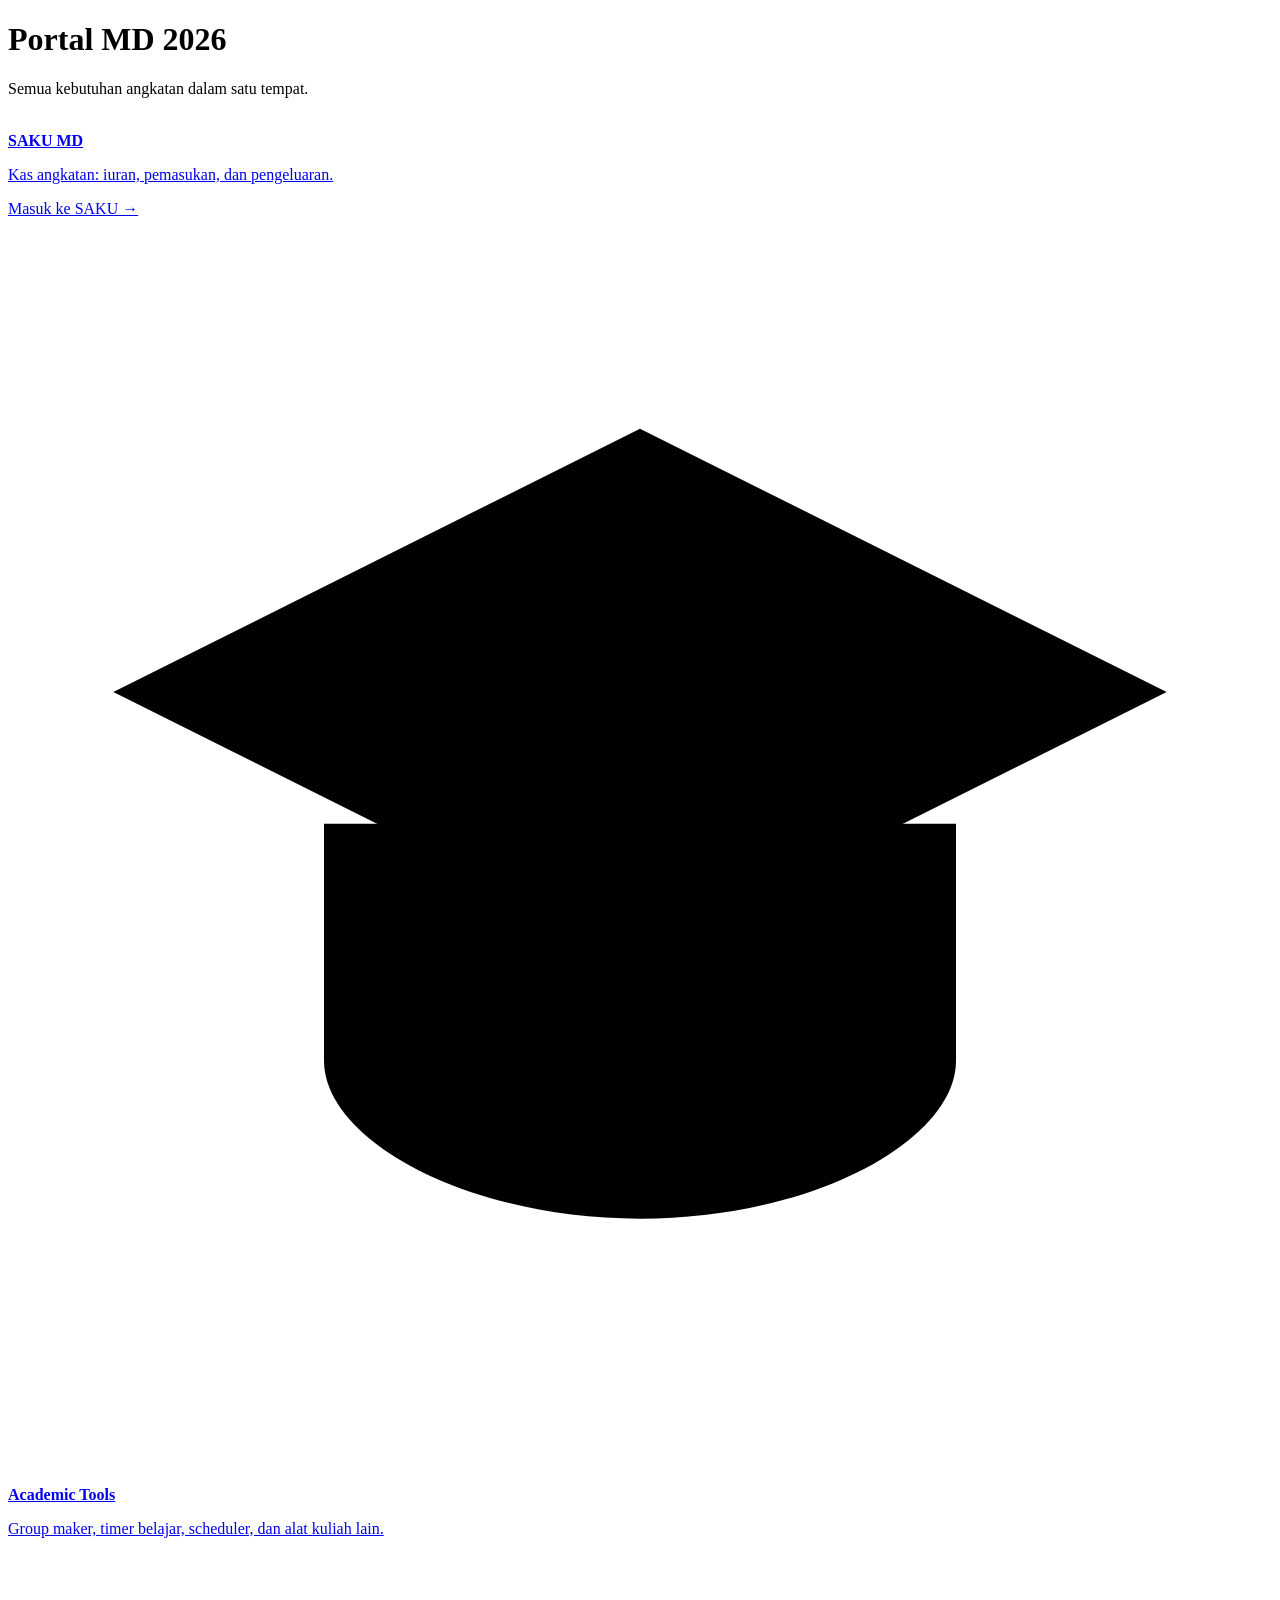
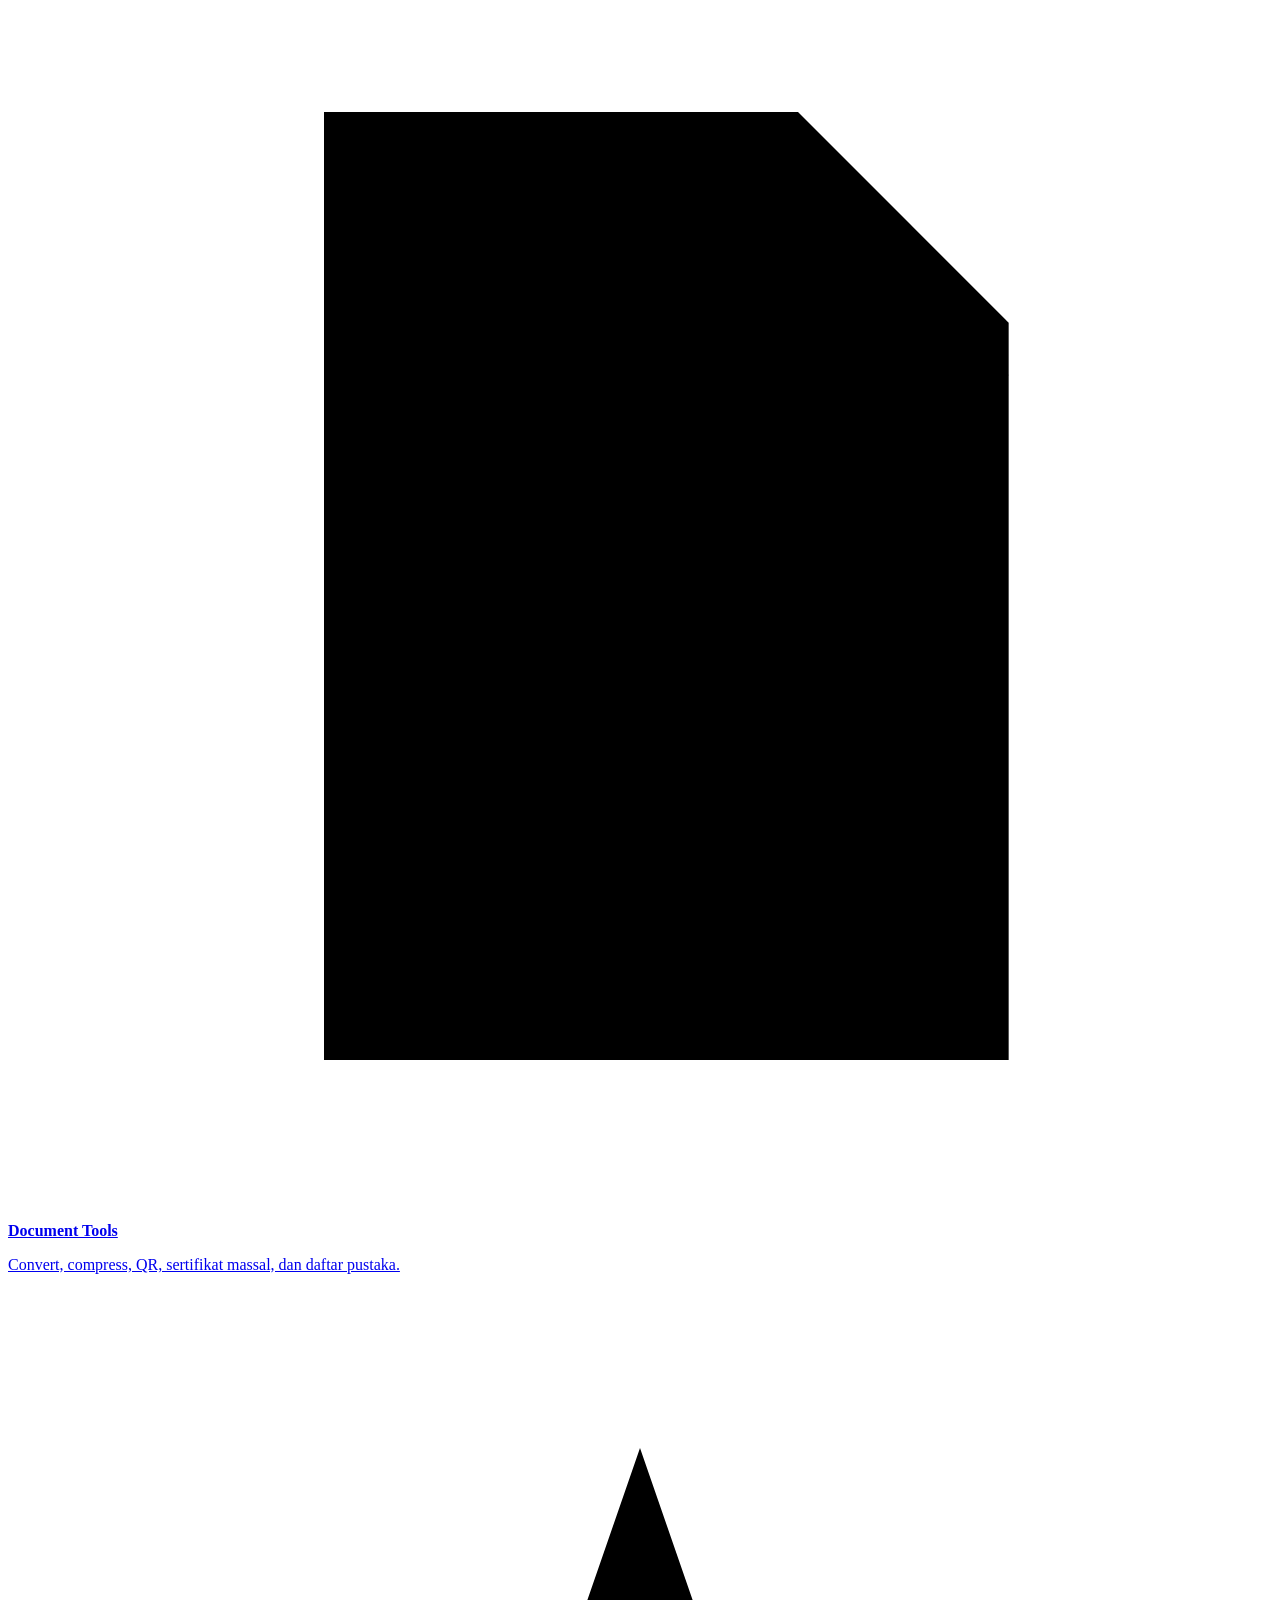
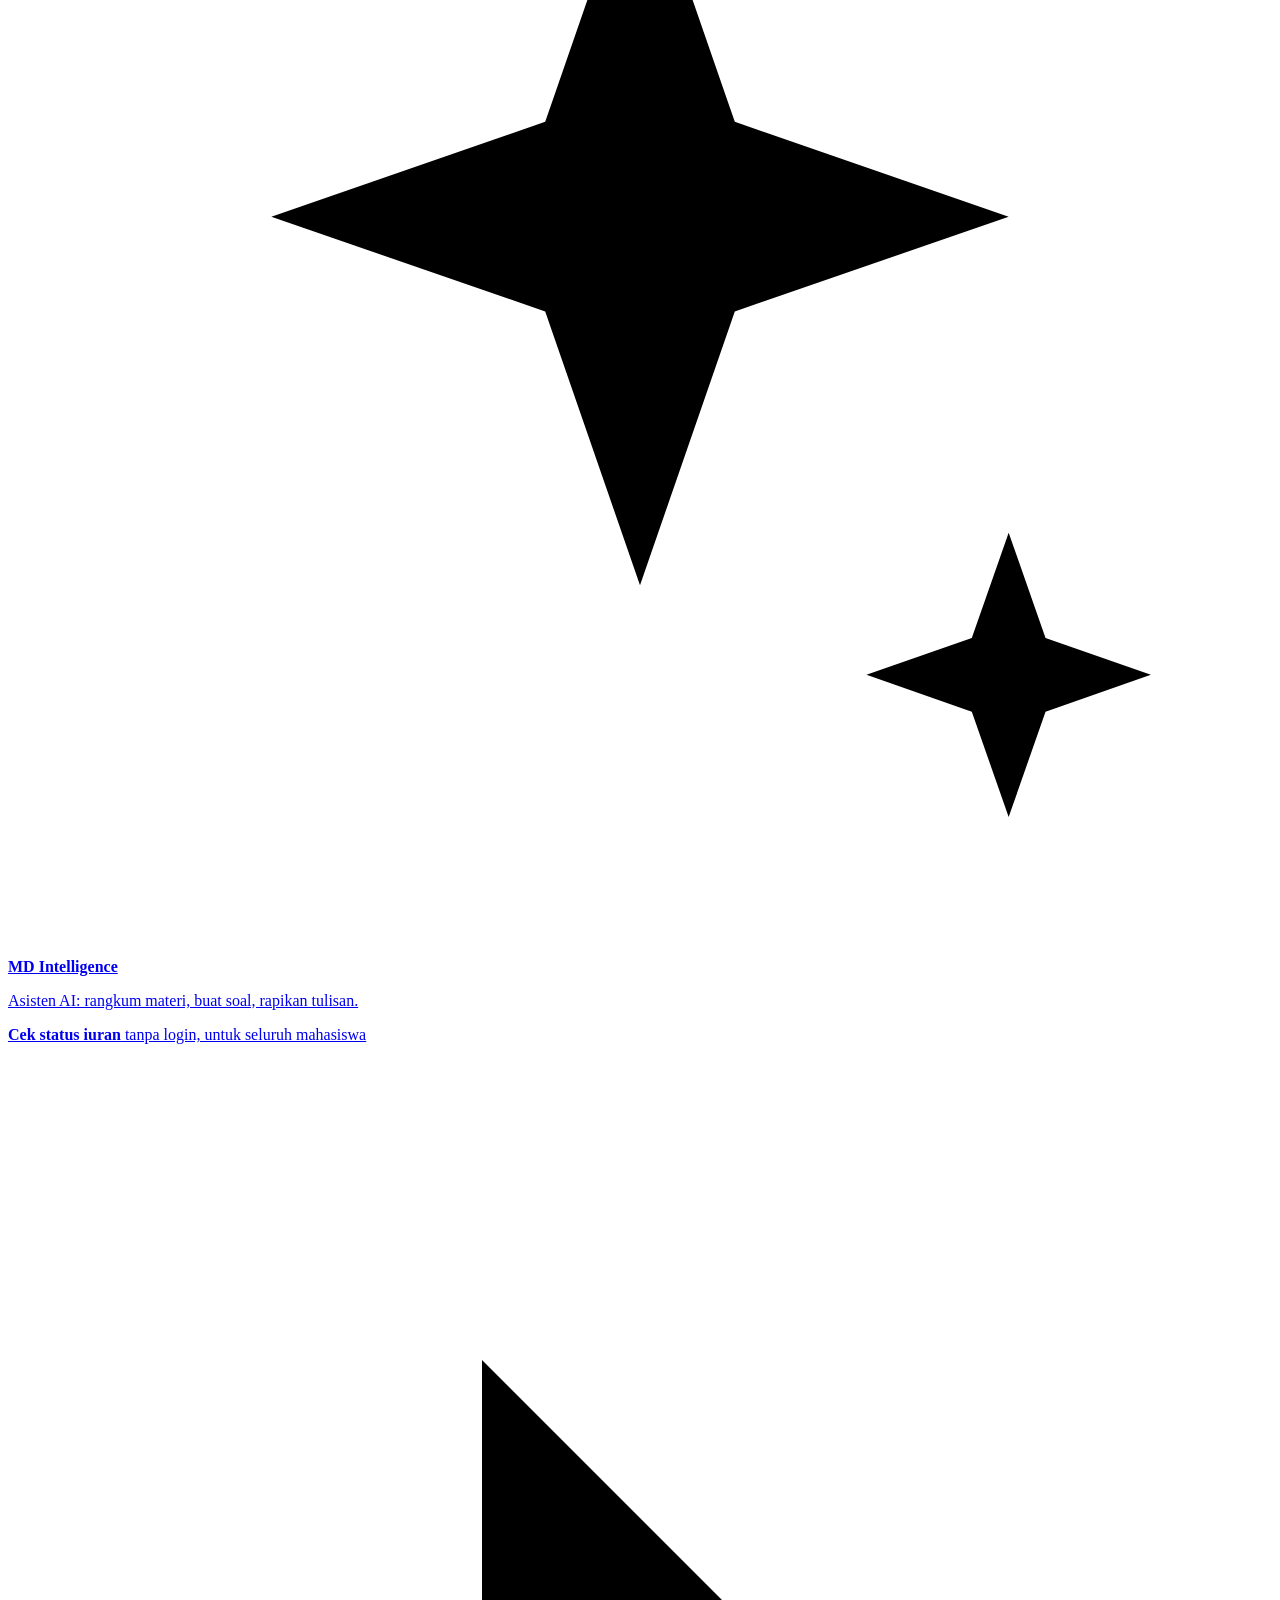
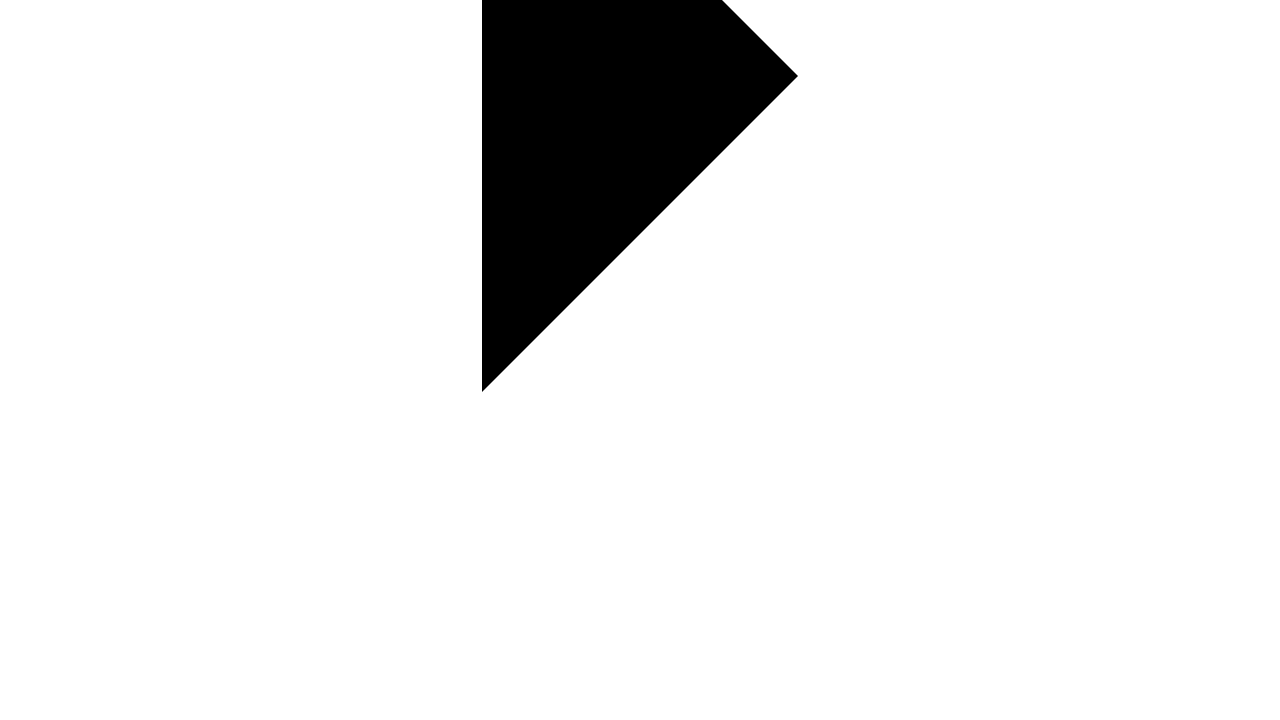
==== commit 4e977857: "MD PORTAL (ulang)" ====
--- a/public/index.html
+++ b/public/index.html
@@ -1,2437 +1,18 @@
-<!DOCTYPE html>
-<html lang="id">
-<head>
-<base target="_top">
-<script src="/gas-shim.js"></script>
-<meta charset="UTF-8">
-<meta name="viewport" content="width=device-width, initial-scale=1, maximum-scale=1, user-scalable=no, viewport-fit=cover">
-<meta name="theme-color" content="#8a0b20">
-<link rel="icon" href="/favicon.ico" sizes="any">
-<link rel="icon" type="image/png" sizes="32x32" href="/favicon-32.png">
-<link rel="apple-touch-icon" href="/apple-touch-icon.png">
-<link rel="manifest" href="/manifest.webmanifest">
-<meta name="application-name" content="SAKU MD 2026">
-<meta name="apple-mobile-web-app-title" content="SAKU MD26">
-<meta name="apple-mobile-web-app-capable" content="yes">
-<meta name="mobile-web-app-capable" content="yes">
-<meta name="description" content="Aplikasi kas angkatan Manajemen Dakwah 2026.">
-<meta property="og:type" content="website">
-<meta property="og:title" content="Saku Angkatan MD'26">
-<meta property="og:description" content="Aplikasi kas angkatan Manajemen Dakwah 2026.">
-<meta property="og:image" content="https://saku-md2026.vercel.app/og-image.png">
-<meta property="og:image:width" content="1200"><meta property="og:image:height" content="630">
-<meta name="twitter:card" content="summary_large_image">
-<title>Saku Angkatan MD'26</title>
-<link rel="preconnect" href="https://fonts.googleapis.com">
-<link rel="preconnect" href="https://fonts.gstatic.com" crossorigin>
-<link href="https://fonts.googleapis.com/css2?family=Plus+Jakarta+Sans:wght@400;500;600;700;800&display=swap" rel="stylesheet">
-<script>
-  (function() {
-    try {
-      var saved = localStorage.getItem('kasangk_theme');
-      var theme = saved || (window.matchMedia && window.matchMedia('(prefers-color-scheme: dark)').matches ? 'dark' : 'light');
-      if (theme === 'dark') document.documentElement.setAttribute('data-theme', 'dark');
-    } catch (e) {}
-  })();
-</script>
-<style>
-/* =========================================================================
-   SAKU ANGKATAN MD'26 — satu sistem desain (merah Manajemen Dakwah)
-   Semua warna lewat token. Dark mode = override token saja, tanpa !important.
-   ========================================================================= */
-*{box-sizing:border-box;margin:0;padding:0;-webkit-tap-highlight-color:transparent}
-:root{
-  --font:'Plus Jakarta Sans',-apple-system,BlinkMacSystemFont,'Segoe UI',Roboto,Arial,sans-serif;
-  --brand:#c8102e; --brand-hi:#e11d3f; --brand-lo:#9b0c24; --brand-ink:#a50d26;
-  --brand-soft:#fde9eb; --brand-soft-2:#fbd3d9;
-  --bg:#fbf6f5; --surface:#fff; --surface-2:#fcf6f5; --surface-3:#f4eae9;
-  --ink:#241315; --ink-2:#5f4b4e; --ink-3:#8d7b7e;
-  --line:rgba(80,20,30,.10); --line-2:rgba(80,20,30,.18);
-  --ok:#15803d; --ok-soft:#e2f5e9; --warn:#a85a05; --warn-soft:#fdeed6;
-  --bad:#c8102e; --bad-soft:#fde9eb; --info:#2563b8; --info-soft:#e6effb;
-  --kA:#c8102e; --kA-soft:#fde9eb; --kA-ink:#a50d26;
-  --kB:#b8650a; --kB-soft:#fdeed6; --kB-ink:#8a4a06;
-  --kC:#0f766e; --kC-soft:#d9f2ef; --kC-ink:#0b5a54;
-  --kX:#64748b; --kX-soft:#e8edf3; --kX-ink:#475569; --k-on:#fff;
-  --hdr:linear-gradient(135deg,#b80f2b 0%,#8a0b20 62%,#5c0716 100%);
-  --hero:linear-gradient(145deg,#e11d3f 0%,#b0102b 48%,#6c0a1b 100%);
-  --nav-bg:rgba(255,255,255,.88); --overlay:rgba(34,6,12,.52);
-  --sh-1:0 1px 2px rgba(60,10,20,.05),0 4px 14px rgba(60,10,20,.06);
-  --sh-2:0 10px 32px rgba(60,10,20,.16);
-  --r:18px; --r-sm:12px; --r-lg:24px; --ease:cubic-bezier(.22,1,.36,1);
-  color-scheme:light;
-}
-[data-theme="dark"]{
-  --brand:#d92140; --brand-hi:#ef3d57; --brand-lo:#a8142c; --brand-ink:#ff8797;
-  --brand-soft:rgba(255,99,120,.16); --brand-soft-2:rgba(255,99,120,.26);
-  --bg:#150c0e; --surface:#211518; --surface-2:#291a1e; --surface-3:#342328;
-  --ink:#f6ecec; --ink-2:#cfbbbd; --ink-3:#9c8789;
-  --line:rgba(255,255,255,.08); --line-2:rgba(255,255,255,.16);
-  --ok:#4ade80; --ok-soft:rgba(74,222,128,.14); --warn:#fbbf24; --warn-soft:rgba(251,191,36,.14);
-  --bad:#ff8797; --bad-soft:rgba(255,99,120,.16); --info:#8bb9ff; --info-soft:rgba(139,185,255,.15);
-  --kA:#ff7a8a; --kA-soft:rgba(255,122,138,.16); --kA-ink:#ff9aa7;
-  --kB:#fbbf24; --kB-soft:rgba(251,191,36,.15); --kB-ink:#fcd34d;
-  --kC:#2dd4bf; --kC-soft:rgba(45,212,191,.15); --kC-ink:#5eead4;
-  --kX:#94a3b8; --kX-soft:rgba(148,163,184,.16); --kX-ink:#cbd5e1; --k-on:#1d0d10;
-  --hdr:linear-gradient(135deg,#6e0a1c 0%,#4a0613 65%,#2e040c 100%);
-  --hero:linear-gradient(145deg,#b3142f 0%,#7c0d22 52%,#3f0510 100%);
-  --nav-bg:rgba(33,21,24,.9); --overlay:rgba(0,0,0,.62);
-  --sh-1:0 1px 2px rgba(0,0,0,.3),0 4px 14px rgba(0,0,0,.25);
-  --sh-2:0 12px 34px rgba(0,0,0,.5);
-  color-scheme:dark;
-}
-.k-A{--kc:var(--kA);--kc-soft:var(--kA-soft);--kc-ink:var(--kA-ink)}
-.k-B{--kc:var(--kB);--kc-soft:var(--kB-soft);--kc-ink:var(--kB-ink)}
-.k-C{--kc:var(--kC);--kc-soft:var(--kC-soft);--kc-ink:var(--kC-ink)}
-.k-x,.k-all{--kc:var(--kX);--kc-soft:var(--kX-soft);--kc-ink:var(--kX-ink)}
-.k-all{--kc:var(--brand);--kc-soft:var(--brand-soft);--kc-ink:var(--brand-ink)}
-
-html,body{min-height:100%;background:var(--bg);color:var(--ink);font-family:var(--font);font-size:14px;line-height:1.45;-webkit-font-smoothing:antialiased;-webkit-text-size-adjust:100%;text-size-adjust:100%;letter-spacing:-.005em;overscroll-behavior:none}
-/* Kunci scroll: tak bisa ditarik melewati batas atas/bawah, tak bisa digeser kiri-kanan, tak bisa dicubit-zoom */
-body{overflow-x:hidden;touch-action:pan-y;transition:background-color .25s,color .25s}
-body.modal-open{overflow:hidden}
-button,input,textarea,select{font:inherit;color:inherit}
-button{cursor:pointer;-webkit-user-select:none;user-select:none}
-::selection{background:var(--brand-soft-2)}
-:focus-visible{outline:2.5px solid var(--brand-hi);outline-offset:2px;border-radius:8px}
-.sr-only{position:absolute;width:1px;height:1px;overflow:hidden;clip:rect(0,0,0,0);white-space:nowrap}
-body.role-bendahara .k-only{display:none!important}
-@media(prefers-reduced-motion:reduce){*,*::before,*::after{animation-duration:.001s!important;transition-duration:.001s!important}}
-
-/* ---------- Tombol & form ---------- */
-.btn{width:100%;min-height:46px;display:inline-flex;align-items:center;justify-content:center;gap:8px;padding:10px 16px;border:0;border-radius:14px;font-size:13.5px;font-weight:700;transition:transform .12s,filter .15s,background .15s}
-.btn:active{transform:scale(.97)}
-.btn:disabled{opacity:.55;cursor:not-allowed;transform:none}
-.btn svg,.bi{width:16px;height:16px;flex:none}
-.btn-primary{color:#fff;background:linear-gradient(135deg,var(--brand-hi),var(--brand) 55%,var(--brand-lo));box-shadow:0 6px 16px rgba(200,16,46,.28)}
-.btn-primary:hover{filter:brightness(1.06)}
-.btn-secondary{background:var(--brand-soft);color:var(--brand-ink)}
-.btn-secondary:hover{background:var(--brand-soft-2)}
-.btn-destructive{background:var(--surface-3);color:var(--bad)}
-.btn-sm{width:auto;min-height:36px;padding:7px 13px;font-size:12px;border-radius:11px}
-.form-group{margin-bottom:15px}
-.form-label{display:block;margin-bottom:7px;color:var(--ink-2);font-size:11px;font-weight:700;letter-spacing:.05em;text-transform:uppercase}
-.form-input,.form-textarea{width:100%;min-height:48px;padding:12px 14px;border:1.5px solid var(--line-2);border-radius:14px;background:var(--surface-2);color:var(--ink);font-size:14px;font-weight:600;outline:none;-webkit-appearance:none;appearance:none;transition:border-color .15s,box-shadow .15s,background .15s}
-.form-input::placeholder,.form-textarea::placeholder{color:var(--ink-3);font-weight:500}
-.form-input:focus,.form-textarea:focus{border-color:var(--brand);background:var(--surface);box-shadow:0 0 0 4px var(--brand-soft)}
-.form-textarea{min-height:100px;resize:vertical}
-select.form-input{padding-right:40px;background-image:url("data:image/svg+xml,%3Csvg xmlns='http://www.w3.org/2000/svg' viewBox='0 0 24 24' fill='none' stroke='%238d7b7e' stroke-width='2.4' stroke-linecap='round' stroke-linejoin='round'%3E%3Cpath d='m6 9 6 6 6-6'/%3E%3C/svg%3E");background-repeat:no-repeat;background-position:right 13px center;background-size:18px}
-select.form-input option{background:var(--surface);color:var(--ink)}
-.loader{display:inline-block;width:17px;height:17px;border:2.2px solid rgba(255,255,255,.4);border-top-color:#fff;border-radius:50%;animation:spin .7s linear infinite}
-.btn-secondary .loader,.btn-destructive .loader{border-color:var(--line-2);border-top-color:var(--brand)}
-@keyframes spin{to{transform:rotate(360deg)}}
-
-/* ---------- Login ---------- */
-.login-wrap{position:relative;min-height:100vh;min-height:100dvh;display:flex;align-items:center;justify-content:center;padding:24px;overflow:hidden;background:var(--hero)}
-.login-wrap::before,.login-wrap::after{content:'';position:absolute;border-radius:50%;border:1px solid rgba(255,255,255,.14);pointer-events:none}
-.login-wrap::before{width:560px;height:560px;top:-300px;left:-180px}
-.login-wrap::after{width:420px;height:420px;right:-200px;bottom:-190px;background:radial-gradient(circle at 30% 30%,rgba(255,255,255,.08),transparent 62%)}
-.login-card{position:relative;z-index:1;width:100%;max-width:400px;padding:34px 28px 26px;border:1px solid var(--line);border-radius:28px;background:var(--surface);box-shadow:0 30px 80px rgba(30,0,8,.45);animation:rise .5s var(--ease)}
-@keyframes rise{from{opacity:0;transform:translateY(18px) scale(.97)}to{opacity:1;transform:none}}
-.login-logo{width:64px;height:64px;margin:0 auto 16px;display:grid;place-items:center;border-radius:20px;color:#fff;background:linear-gradient(145deg,var(--brand-hi),var(--brand-lo));box-shadow:0 10px 24px rgba(200,16,46,.35)}
-.login-logo svg{width:30px;height:30px}
-.login-title{text-align:center;font-size:24px;font-weight:800;letter-spacing:-.03em}
-.login-sub{margin:6px 0 24px;text-align:center;color:var(--ink-3);font-size:12.5px;font-weight:600}
-.login-foot{text-align:center;margin-top:16px;font-size:11.5px;color:var(--ink-3)}
-
-/* ---------- Header ---------- */
-.app-header{position:sticky;top:0;z-index:50;padding:14px max(16px,calc((100vw - 960px)/2 + 16px)) 13px;color:#fff;background:var(--hdr);box-shadow:0 6px 22px rgba(92,7,22,.3);overflow:hidden}
-.app-header::after{content:'';position:absolute;width:300px;height:300px;right:-110px;top:-170px;border-radius:50%;border:1px solid rgba(255,255,255,.12);pointer-events:none}
-.header-top{position:relative;z-index:1;display:flex;align-items:center;gap:12px}
-.brand-stamp{flex:none;width:40px;height:40px;display:grid;place-items:center;border-radius:13px;background:rgba(255,255,255,.16);border:1px solid rgba(255,255,255,.22)}
-.brand-stamp svg{width:22px;height:22px}
-.header-text{min-width:0;flex:1}
-.header-title{font-size:20px;font-weight:800;letter-spacing:-.03em;line-height:1.15}
-.header-sub{font-size:11px;font-weight:600;opacity:.75}
-.header-user{flex:0 1 auto;min-width:0;max-width:40%;display:flex;align-items:center;gap:7px;min-height:30px;padding:5px 12px;border-radius:99px;background:rgba(255,255,255,.16);border:1px solid rgba(255,255,255,.2);font-size:11.5px;font-weight:700;overflow:hidden;text-overflow:ellipsis;white-space:nowrap}
-.header-user::before{content:'';flex:none;width:7px;height:7px;border-radius:50%;background:#ffd166}
-.header-meta{position:relative;z-index:1;margin-top:10px;display:flex;align-items:center;gap:10px;flex-wrap:wrap}
-.connection-indicator{display:inline-flex;align-items:center;gap:7px;min-height:26px;padding:4px 11px;border-radius:99px;background:rgba(0,0,0,.16);font-size:10.5px;font-weight:700}
-.connection-dot{width:7px;height:7px;border-radius:50%;background:#ffd166}
-.connection-indicator[data-state="online"] .connection-dot{background:#6ee7a8}
-.connection-indicator[data-state="offline"] .connection-dot{background:#ffb3bd}
-.sync-note{font-size:10.5px;font-weight:600;opacity:.7}
-
-/* ---------- Halaman ---------- */
-.page{display:none;width:100%;max-width:960px;margin:0 auto;padding:18px 14px calc(104px + env(safe-area-inset-bottom,0px))}
-.page.active{display:block;animation:pg .3s var(--ease)}
-@keyframes pg{from{opacity:0;transform:translateY(8px)}to{opacity:1;transform:none}}
-.section-heading{display:flex;align-items:center;justify-content:space-between;gap:10px;margin:22px 2px 12px}
-.section-heading h2{font-size:17px;font-weight:800;letter-spacing:-.025em;display:flex;align-items:center;gap:9px}
-.section-heading h2::before{content:'';width:4px;height:18px;border-radius:4px;background:var(--brand)}
-.section-heading>span{min-width:28px;padding:3px 10px;border-radius:99px;background:var(--brand-soft);color:var(--brand-ink);font-size:11.5px;font-weight:800;text-align:center}
-.see-all{border:0;background:none;color:var(--brand-ink);font-size:12.5px;font-weight:800;padding:4px 2px}
-.card{margin-bottom:14px;padding:18px;border:1px solid var(--line);border-radius:var(--r-lg);background:var(--surface);box-shadow:var(--sh-1)}
-.card-title{font-size:16px;font-weight:800;letter-spacing:-.02em}
-.card-subtitle{margin:3px 0 14px;color:var(--ink-3);font-size:12px;font-weight:500}
-.income-heading{display:flex;align-items:center;justify-content:space-between;gap:10px}
-.income-heading .btn{width:auto}
-.empty{display:flex;flex-direction:column;align-items:center;gap:10px;padding:34px 16px;border:1.5px dashed var(--line-2);border-radius:var(--r);color:var(--ink-3);text-align:center;font-size:12.5px;font-weight:600}
-.empty-icon{width:46px;height:46px;display:grid;place-items:center;border-radius:15px;background:var(--brand-soft);color:var(--brand-ink)}
-
-/* ---------- Dashboard ---------- */
-.dashboard-hero{position:relative;overflow:hidden;min-height:176px;display:flex;flex-direction:column;justify-content:flex-end;padding:22px;margin-bottom:14px;border-radius:28px;color:#fff;background:var(--hero);box-shadow:0 18px 40px rgba(140,10,35,.32)}
-.dashboard-hero::before{content:'';position:absolute;right:-60px;top:-80px;width:250px;height:250px;border-radius:50%;background:radial-gradient(circle,rgba(255,255,255,.2),transparent 68%)}
-.dashboard-hero::after{content:'';position:absolute;right:22px;top:20px;width:70px;height:70px;border-radius:50%;border:1px solid rgba(255,255,255,.28);box-shadow:0 0 0 14px rgba(255,255,255,.05)}
-.hero-eyebrow{position:relative;z-index:1;display:inline-flex;align-self:flex-start;align-items:center;gap:7px;padding:4px 11px;border-radius:99px;background:rgba(255,255,255,.16);font-size:10.5px;font-weight:800;letter-spacing:.1em;text-transform:uppercase}
-.hero-title{position:relative;z-index:1;margin-top:16px;font-size:12.5px;font-weight:600;opacity:.8}
-.hero-balance{position:relative;z-index:1;margin-top:2px;font-size:38px;font-weight:800;letter-spacing:-.04em;line-height:1.1;font-variant-numeric:tabular-nums}
-.hero-copy{position:relative;z-index:1;max-width:380px;margin-top:8px;font-size:11.5px;line-height:1.5;opacity:.72}
-.quick-actions{display:grid;grid-template-columns:repeat(4,minmax(0,1fr));gap:9px;margin-bottom:14px}
-body.role-bendahara .quick-actions{grid-template-columns:repeat(2,minmax(0,1fr))}
-.quick-action{display:flex;flex-direction:column;align-items:center;gap:8px;padding:13px 4px 11px;border:1px solid var(--line);border-radius:var(--r);background:var(--surface);box-shadow:var(--sh-1);color:var(--ink-2);font-size:11px;font-weight:700;text-align:center;transition:transform .15s}
-.quick-action:active{transform:scale(.95)}
-.quick-action-icon{width:40px;height:40px;display:grid;place-items:center;border-radius:13px}
-.quick-action-icon svg{width:18px;height:18px}
-.quick-action-icon.in{background:var(--ok-soft);color:var(--ok)}
-.quick-action-icon.out{background:var(--bad-soft);color:var(--bad)}
-.quick-action-icon.export{background:var(--brand-soft);color:var(--brand-ink)}
-.quick-action-icon.move{background:var(--info-soft);color:var(--info)}
-.method-balances{display:grid;grid-template-columns:repeat(2,minmax(0,1fr));gap:10px}
-.method-balance{padding:14px;border:1px solid var(--line);border-radius:var(--r);background:var(--surface);box-shadow:var(--sh-1)}
-.method-balance-top{display:flex;align-items:center;gap:8px;color:var(--ink-2);font-size:11px;font-weight:700}
-.method-icon{width:28px;height:28px;display:grid;place-items:center;border-radius:9px}
-.method-icon svg{width:15px;height:15px}
-.method-balance.cash .method-icon{background:var(--ok-soft);color:var(--ok)}
-.method-balance.transfer .method-icon{background:var(--info-soft);color:var(--info)}
-.method-balance strong{display:block;margin-top:10px;font-size:18px;font-weight:800;letter-spacing:-.03em;font-variant-numeric:tabular-nums}
-.method-balance small{display:block;margin-top:2px;color:var(--ink-3);font-size:10.5px}
-
-/* ---------- Pill & progress (dipakai di mana-mana) ---------- */
-.pill-row{display:flex;flex-wrap:wrap;gap:6px}
-.pill{display:inline-flex;align-items:center;gap:5px;min-height:24px;padding:3px 10px;border-radius:99px;background:var(--surface-3);color:var(--ink-2);font-size:11px;font-weight:700;line-height:1.2;white-space:nowrap}
-.pill svg{width:12px;height:12px;flex:none}
-.pill.brand{background:var(--brand-soft);color:var(--brand-ink)}
-.pill.ok{background:var(--ok-soft);color:var(--ok)}
-.pill.warn{background:var(--warn-soft);color:var(--warn)}
-.pill.bad{background:var(--bad-soft);color:var(--bad)}
-.pill.info{background:var(--info-soft);color:var(--info)}
-.pill.kc{background:var(--kc-soft);color:var(--kc-ink)}
-.bar{height:9px;border-radius:99px;background:var(--surface-3);overflow:hidden}
-.bar>span{display:block;height:100%;width:0;border-radius:inherit;background:linear-gradient(90deg,var(--brand-hi),var(--brand));transition:width .45s var(--ease)}
-.bar>span.ok{background:var(--ok)}
-.bar>span.warn{background:var(--warn)}
-
-/* ---------- Kartu iuran ---------- */
-.keb-list{display:grid;grid-template-columns:1fr;gap:12px}
-.keb-card{display:flex;flex-direction:column;gap:13px;padding:16px;border:1px solid var(--line);border-radius:var(--r-lg);background:var(--surface);box-shadow:var(--sh-1);cursor:pointer;transition:transform .15s,box-shadow .15s,border-color .15s}
-.keb-card:hover{border-color:var(--line-2);box-shadow:var(--sh-2);transform:translateY(-1px)}
-.keb-card:active{transform:scale(.99)}
-.keb-card.arsip{opacity:.62}
-.keb-head{display:flex;align-items:center;gap:12px}
-.keb-ico{flex:none;width:44px;height:44px;display:grid;place-items:center;border-radius:14px;color:#fff;font-size:18px;font-weight:800;background:linear-gradient(145deg,var(--brand-hi),var(--brand-lo));box-shadow:0 6px 14px rgba(200,16,46,.25)}
-.keb-title{font-size:16px;font-weight:800;letter-spacing:-.02em;line-height:1.25;overflow:hidden;text-overflow:ellipsis;white-space:nowrap}
-.keb-sub{margin-top:1px;color:var(--ink-3);font-size:11.5px;font-weight:500}
-.keb-head>div:nth-child(2){min-width:0;flex:1}
-.keb-chev{flex:none;width:20px;height:20px;color:var(--ink-3)}
-.keb-money{display:flex;align-items:flex-end;justify-content:space-between;gap:10px}
-.keb-money .lbl{color:var(--ink-3);font-size:11px;font-weight:600}
-.keb-money .val{font-size:23px;font-weight:800;letter-spacing:-.035em;line-height:1.15;font-variant-numeric:tabular-nums}
-.keb-money .of{margin-top:1px;color:var(--ink-3);font-size:11.5px;font-weight:500}
-.keb-pct{font-size:22px;font-weight:800;letter-spacing:-.03em;color:var(--brand-ink)}
-.kelas-stats{display:grid;grid-template-columns:repeat(3,minmax(0,1fr));gap:8px}
-.kelas-stat{padding:8px 10px;border-radius:12px;background:var(--kc-soft)}
-.kelas-stat span{display:flex;align-items:center;gap:5px;color:var(--kc-ink);font-size:10.5px;font-weight:700}
-.kelas-stat span::before{content:'';width:7px;height:7px;border-radius:50%;background:var(--kc)}
-.kelas-stat strong{display:block;margin-top:2px;color:var(--ink);font-size:14px;font-weight:800;font-variant-numeric:tabular-nums}
-.kelas-stat strong small{color:var(--ink-3);font-size:11px;font-weight:600}
-
-/* ---------- Kartu transaksi ---------- */
-.transaction-list{display:flex;flex-direction:column;gap:10px}
-.trx-item{display:flex;align-items:center;gap:12px;padding:13px 14px;border:1px solid var(--line);border-radius:var(--r);background:var(--surface);box-shadow:var(--sh-1);cursor:pointer;transition:transform .15s,box-shadow .15s,border-color .15s}
-.trx-item:hover{border-color:var(--line-2);box-shadow:var(--sh-2)}
-.trx-item:active{transform:scale(.985)}
-.trx-icon{flex:none;width:44px;height:44px;display:grid;place-items:center;border-radius:15px}
-.trx-icon svg{width:19px;height:19px}
-.trx-icon.in{background:var(--ok-soft);color:var(--ok)}
-.trx-icon.out{background:var(--bad-soft);color:var(--bad)}
-.trx-icon.move{background:var(--info-soft);color:var(--info)}
-.trx-body{min-width:0;flex:1}
-.trx-title{font-size:14px;font-weight:800;letter-spacing:-.015em;overflow:hidden;text-overflow:ellipsis;white-space:nowrap}
-.trx-sub{margin-top:1px;color:var(--ink-3);font-size:11.5px;font-weight:500;overflow:hidden;text-overflow:ellipsis;white-space:nowrap}
-.trx-pills{display:flex;flex-wrap:wrap;gap:5px;margin-top:8px}
-.trx-pills .pill{min-height:22px;padding:2px 9px;font-size:10.5px}
-.trx-side{flex:none;align-self:flex-start;text-align:right}
-.trx-amount{font-size:15px;font-weight:800;letter-spacing:-.025em;font-variant-numeric:tabular-nums}
-.trx-amount.in{color:var(--ok)}
-.trx-amount.out{color:var(--bad)}
-.trx-amount.move{color:var(--info)}
-.trx-kind{margin-top:3px;color:var(--ink-3);font-size:9.5px;font-weight:800;letter-spacing:.07em;text-transform:uppercase}
-
-/* ---------- Detail iuran ---------- */
-.back-link{display:inline-flex;align-items:center;gap:4px;margin-bottom:10px;padding:7px 13px 7px 8px;border:0;border-radius:99px;background:var(--brand-soft);color:var(--brand-ink);font-size:12.5px;font-weight:800}
-.back-link svg{width:16px;height:16px}
-.detail-pills{margin:10px 0 4px}
-.progress-wrap{margin:14px 0 8px}
-.progress-wrap .bar{height:12px}
-.monthly-progress-caption{display:flex;justify-content:space-between;gap:10px;color:var(--ink-3);font-size:11.5px;font-weight:600}
-.monthly-progress-caption span:first-child{color:var(--ink);font-weight:800}
-.act-grid{display:grid;grid-template-columns:1fr 1fr;gap:9px;margin:16px 0}
-.act-wide{grid-column:1/-1}
-.kelas-tabs{display:grid;grid-template-columns:repeat(4,minmax(0,1fr));gap:7px;margin:4px 0 12px}
-.kelas-tab{display:flex;flex-direction:column;align-items:center;gap:1px;padding:9px 4px 8px;border:1.5px solid transparent;border-radius:14px;background:var(--kc-soft);color:var(--kc-ink);transition:background .15s,color .15s,transform .12s}
-.kelas-tab:active{transform:scale(.95)}
-.kelas-tab .kt-name{display:flex;align-items:center;gap:5px;font-size:12px;font-weight:800;white-space:nowrap}
-.kelas-tab .kt-name::before{content:'';width:7px;height:7px;border-radius:50%;background:var(--kc)}
-.kelas-tab .kt-count{font-size:10.5px;font-weight:700;opacity:.8;font-variant-numeric:tabular-nums}
-.kelas-tab.active{background:var(--kc);color:var(--k-on);box-shadow:0 6px 14px rgba(0,0,0,.18)}
-.kelas-tab.active .kt-name::before{background:var(--k-on)}
-.kelas-tab.k-all.active{color:#fff}.kelas-tab.k-all.active .kt-name::before{background:#fff}
-.income-controls{display:flex;flex-direction:column;gap:10px;padding:10px;margin-bottom:6px;border:1px solid var(--line);border-radius:var(--r);background:var(--surface-2)}
-.search-box{position:relative}
-.search-box::before,.bulk-search::before{content:'';position:absolute;top:50%;left:13px;width:16px;height:16px;transform:translateY(-50%);background:var(--ink-3);pointer-events:none;-webkit-mask:url("data:image/svg+xml,%3Csvg xmlns='http://www.w3.org/2000/svg' viewBox='0 0 24 24' fill='none' stroke='black' stroke-width='2.4' stroke-linecap='round'%3E%3Ccircle cx='11' cy='11' r='7'/%3E%3Cpath d='m20 20-3.5-3.5'/%3E%3C/svg%3E") center/contain no-repeat;mask:url("data:image/svg+xml,%3Csvg xmlns='http://www.w3.org/2000/svg' viewBox='0 0 24 24' fill='none' stroke='black' stroke-width='2.4' stroke-linecap='round'%3E%3Ccircle cx='11' cy='11' r='7'/%3E%3Cpath d='m20 20-3.5-3.5'/%3E%3C/svg%3E") center/contain no-repeat}
-.search-box input,.bulk-search input{width:100%;min-height:44px;padding:11px 14px 11px 38px;border:1.5px solid transparent;border-radius:13px;background:var(--surface-3);color:var(--ink);font-size:13px;font-weight:600;outline:none;-webkit-appearance:none;appearance:none}
-.search-box input:focus,.bulk-search input:focus{background:var(--surface);border-color:var(--brand);box-shadow:0 0 0 3px var(--brand-soft)}
-.search-box input::placeholder,.bulk-search input::placeholder{color:var(--ink-3);font-weight:500}
-.status-filters{display:flex;gap:6px;overflow-x:auto;scrollbar-width:none}
-.status-filters::-webkit-scrollbar{display:none}
-.filter-chip{flex:none;min-height:34px;display:inline-flex;align-items:center;gap:6px;padding:6px 13px;border:1.5px solid var(--line-2);border-radius:99px;background:var(--surface);color:var(--ink-2);font-size:12px;font-weight:700;white-space:nowrap;transition:all .15s}
-.filter-chip b{padding:1px 7px;border-radius:99px;background:var(--surface-3);font-size:10.5px;font-variant-numeric:tabular-nums}
-.filter-chip.active{border-color:var(--brand);background:var(--brand);color:#fff}
-.filter-chip.active b{background:rgba(255,255,255,.25);color:#fff}
-.filter-summary{margin:12px 2px;color:var(--ink-3);font-size:11.5px;font-weight:600}
-.mhs-list{display:grid;grid-template-columns:1fr;gap:10px}
-.mhs-item{display:flex;flex-direction:column;gap:11px;padding:14px;border:1px solid var(--line);border-left:4px solid var(--st,var(--line-2));border-radius:var(--r);background:var(--surface);box-shadow:var(--sh-1);cursor:pointer;transition:transform .15s,box-shadow .15s}
-.mhs-item:hover{box-shadow:var(--sh-2)}
-.mhs-item:active{transform:scale(.985)}
-.mhs-item.st-lunas{--st:var(--ok)}
-.mhs-item.st-cicil{--st:var(--warn)}
-.mhs-item.st-belum{--st:var(--bad)}
-.mhs-top{display:flex;align-items:center;gap:11px}
-.mhs-avatar{flex:none;width:40px;height:40px;display:grid;place-items:center;border-radius:13px;background:var(--kc,var(--kX));color:var(--k-on);font-size:15px;font-weight:800}
-.mhs-id{min-width:0;flex:1}
-.mhs-name{font-size:14px;font-weight:800;letter-spacing:-.015em;overflow:hidden;text-overflow:ellipsis;white-space:nowrap}
-.mhs-sub{color:var(--ink-3);font-size:11.5px;font-weight:500}
-.mhs-pay{display:flex;align-items:baseline;justify-content:space-between;font-size:11.5px;color:var(--ink-3);font-weight:600}
-.mhs-pay strong{color:var(--ink);font-size:14px;font-weight:800;font-variant-numeric:tabular-nums}
-.mhs-foot{display:flex;align-items:center;justify-content:space-between;gap:8px}
-.mhs-foot small{color:var(--ink-3);font-size:11.5px;font-weight:600}
-
-/* ---------- Pengeluaran / Pengaturan ---------- */
-.funds-overview{padding:18px;margin-bottom:14px;border:1px solid var(--line);border-radius:var(--r-lg);background:var(--surface);box-shadow:var(--sh-1)}
-.monthly-overview-kicker{color:var(--brand-ink);font-size:10.5px;font-weight:800;letter-spacing:.09em;text-transform:uppercase}
-.funds-overview-title{margin-top:3px;font-size:18px;font-weight:800;letter-spacing:-.025em}
-.funds-balance-grid{display:grid;grid-template-columns:1fr 1fr;gap:9px;margin:14px 0}
-.funds-balance-grid div{padding:12px;border-radius:14px;background:var(--surface-2);border:1px solid var(--line)}
-.funds-balance-grid span{display:block;color:var(--ink-3);font-size:10.5px;font-weight:800;letter-spacing:.06em}
-.funds-balance-grid strong{display:block;margin-top:4px;font-size:16px;font-weight:800;letter-spacing:-.03em;font-variant-numeric:tabular-nums}
-.fund-actions{display:grid;grid-template-columns:1.3fr 1fr;gap:9px}
-body.role-bendahara .fund-actions{grid-template-columns:1fr}
-.settings-profile{display:flex;align-items:center;gap:14px;padding:18px;margin-bottom:14px;border-radius:var(--r-lg);color:#fff;background:var(--hero);box-shadow:0 14px 32px rgba(140,10,35,.28)}
-.settings-avatar{flex:none;width:54px;height:54px;display:grid;place-items:center;border-radius:18px;background:rgba(255,255,255,.2);font-size:22px;font-weight:800}
-.settings-kicker{font-size:10.5px;font-weight:800;letter-spacing:.1em;text-transform:uppercase;opacity:.75}
-.settings-name{font-size:20px;font-weight:800;letter-spacing:-.03em}
-.settings-copy{font-size:12px;opacity:.8}
-.set-list{display:flex;flex-direction:column;gap:9px;margin-top:12px}
-.set-row{width:100%;display:flex;align-items:center;gap:12px;padding:13px 14px;border:1px solid var(--line);border-radius:var(--r);background:var(--surface-2);text-align:left;font-size:13.5px;font-weight:700}
-.set-row .si{flex:none;width:38px;height:38px;display:grid;place-items:center;border-radius:12px;background:var(--brand-soft);color:var(--brand-ink)}
-.set-row .si svg{width:18px;height:18px}
-.set-row small{display:block;color:var(--ink-3);font-size:11px;font-weight:500}
-.set-row .chev{margin-left:auto;color:var(--ink-3);width:18px;height:18px}
-.set-row.danger .si{background:var(--bad-soft);color:var(--bad)}
-.set-row.danger{color:var(--bad)}
-.card-subtitle#roleHint{margin:14px 0 0}
-
-/* ---------- Modal ---------- */
-.modal-overlay{position:fixed;inset:0;z-index:200;display:none;align-items:flex-end;justify-content:center;background:var(--overlay);backdrop-filter:blur(8px);overscroll-behavior:contain;touch-action:none;transition:opacity .2s}
-.modal-overlay.active{display:flex}
-.modal-overlay.closing{opacity:0}
-.modal-overlay.closing-swipe{opacity:0;transition:opacity .22s}
-.modal{position:relative;width:100%;max-width:540px;max-height:min(90vh,740px);max-height:min(90dvh,740px);will-change:transform;display:flex;flex-direction:column;overflow:hidden;border:1px solid var(--line);border-radius:28px 28px 0 0;background:var(--surface);box-shadow:var(--sh-2)}
-.modal-overlay.active .modal{animation:sheet .32s var(--ease)}
-.modal-overlay.closing .modal{animation:sheet-out .2s var(--ease) forwards}
-@keyframes sheet{from{opacity:0;transform:translateY(40px)}to{opacity:1;transform:none}}
-@keyframes sheet-out{to{opacity:0;transform:translateY(30px)}}
-.modal-handle{flex:none;width:40px;height:5px;margin:10px auto 0;border-radius:99px;background:var(--line-2)}
-.modal-header{flex:none;display:flex;align-items:flex-start;gap:12px;padding:16px 20px 14px;border-bottom:1px solid var(--line)}
-.modal-icon{flex:none;width:44px;height:44px;display:grid;place-items:center;border-radius:14px}
-.modal-icon svg{width:21px;height:21px}
-.modal-icon.in{background:var(--ok-soft);color:var(--ok)}
-.modal-icon.out{background:var(--bad-soft);color:var(--bad)}
-.modal-icon.move{background:var(--info-soft);color:var(--info)}
-.modal-icon.brand{background:var(--brand-soft);color:var(--brand-ink)}
-.modal-header-text{min-width:0;flex:1}
-.modal-kicker{color:var(--brand-ink);font-size:10.5px;font-weight:800;letter-spacing:.09em;text-transform:uppercase}
-.modal-title{font-size:19px;font-weight:800;letter-spacing:-.03em;line-height:1.2}
-.modal-sub{margin-top:2px;color:var(--ink-3);font-size:12px;font-weight:500}
-.modal-close{flex:none;width:32px;height:32px;display:grid;place-items:center;border:0;border-radius:50%;background:var(--surface-3);color:var(--ink-2);font-size:19px;line-height:1}
-.modal-body{flex:1;min-height:0;overflow-y:auto;padding:16px 20px 18px;overscroll-behavior:contain;touch-action:pan-y;-webkit-overflow-scrolling:touch}
-.modal-footer{flex:none;display:flex;gap:9px;padding:12px 20px max(14px,env(safe-area-inset-bottom));border-top:1px solid var(--line);background:var(--surface)}
-.modal-footer .btn{flex:1;white-space:nowrap}
-.modal-footer .btn-secondary:first-child:not(:only-child){flex:.7}
-.modal-footer .btn-primary:last-child{flex:1.3}
-.transaction-detail-amount{margin:2px 0 14px;font-size:30px;font-weight:800;letter-spacing:-.04em;color:var(--brand-ink);font-variant-numeric:tabular-nums}
-.detail-grid{display:grid;grid-template-columns:1fr 1fr;gap:8px;margin-bottom:16px}
-.detail-cell{padding:11px 12px;border:1px solid var(--line);border-radius:13px;background:var(--surface-2)}
-.detail-cell-wide{grid-column:span 2}
-.detail-cell span{display:block;color:var(--ink-3);font-size:10px;font-weight:800;letter-spacing:.06em;text-transform:uppercase}
-.detail-cell strong{display:block;margin-top:4px;font-size:13px;font-weight:700;overflow-wrap:anywhere}
-.due-summary{padding:16px;margin-bottom:16px;border-radius:var(--r);background:var(--brand-soft)}
-.due-summary-label{color:var(--brand-ink);font-size:10.5px;font-weight:800;letter-spacing:.07em;text-transform:uppercase}
-.due-summary-amount{margin-top:3px;color:var(--brand-ink);font-size:28px;font-weight:800;letter-spacing:-.04em;font-variant-numeric:tabular-nums}
-.due-summary-grid{display:grid;grid-template-columns:1fr 1fr;gap:10px;margin-top:12px;padding-top:12px;border-top:1px dashed var(--brand-soft-2)}
-.due-summary-grid span{display:block;color:var(--ink-3);font-size:10.5px;font-weight:600}
-.due-summary-grid strong{display:block;margin-top:2px;font-size:13px;font-weight:800}
-.method-picker{display:grid;grid-template-columns:1fr 1fr;gap:8px}
-.method-option{display:flex;align-items:center;gap:10px;min-height:56px;padding:9px 12px;border:1.5px solid var(--line-2);border-radius:14px;background:var(--surface);text-align:left;font-size:12.5px;font-weight:800;color:var(--ink-2);transition:all .15s}
-.method-option.active{border-color:var(--brand);background:var(--brand-soft);color:var(--brand-ink);box-shadow:0 0 0 3px var(--brand-soft)}
-.method-option small{display:block;margin-top:1px;color:var(--ink-3);font-size:10.5px;font-weight:600}
-.method-icon-badge{flex:none;width:28px;height:28px;display:grid;place-items:center;border-radius:9px}
-.method-icon-badge svg{width:15px;height:15px}
-.method-icon-badge.cash{background:var(--ok-soft);color:var(--ok)}
-.method-icon-badge.transfer{background:var(--info-soft);color:var(--info)}
-.modal-body .status-filters{margin-top:12px}
-
-/* ---------- Lunasi banyak ---------- */
-.bulk-summary{display:flex;align-items:center;justify-content:space-between;gap:10px;padding:12px 14px;margin-bottom:12px;border-radius:var(--r);background:var(--brand-soft);color:var(--brand-ink)}
-.bulk-summary span{font-size:11.5px;font-weight:700}
-.bulk-summary strong{display:block;margin-top:1px;font-size:19px;font-weight:800;letter-spacing:-.03em;font-variant-numeric:tabular-nums}
-.bulk-search{position:relative;margin-bottom:10px}
-.bulk-tools{display:flex;align-items:center;justify-content:space-between;margin:0 2px 8px;color:var(--ink-3);font-size:11.5px;font-weight:600}
-.bulk-tools button{border:0;background:none;color:var(--brand-ink);font-size:12px;font-weight:800;padding:4px 2px}
-.bulk-list{display:flex;flex-direction:column;gap:7px;max-height:min(40vh,340px);overflow-y:auto;padding:2px;margin-bottom:16px;overscroll-behavior:contain;touch-action:pan-y}
-.bulk-student{display:flex;align-items:center;gap:11px;width:100%;padding:10px 12px;border:1.5px solid var(--line);border-radius:14px;background:var(--surface);text-align:left;transition:border-color .15s,background .15s,transform .1s}
-.bulk-student:active{transform:scale(.985)}
-.bulk-student.selected{border-color:var(--brand);background:var(--brand-soft)}
-.bulk-check{flex:none;width:24px;height:24px;display:grid;place-items:center;border:2px solid var(--line-2);border-radius:8px;color:transparent;background:var(--surface);transition:all .15s}
-.bulk-check svg{width:14px;height:14px}
-.bulk-student.selected .bulk-check{border-color:var(--brand);background:var(--brand);color:#fff}
-.bulk-student .mhs-avatar{width:34px;height:34px;border-radius:11px;font-size:13px}
-.bulk-info{display:block;min-width:0;flex:1}
-.bulk-name{display:block;font-size:13px;font-weight:800;overflow:hidden;text-overflow:ellipsis;white-space:nowrap}
-.bulk-meta{display:flex;align-items:center;gap:6px;margin-top:2px;color:var(--ink-3);font-size:11px;font-weight:500}
-.bulk-meta .pill{min-height:18px;padding:0 7px;font-size:10px}
-.bulk-due{flex:none;color:var(--bad);font-size:12px;font-weight:800;font-variant-numeric:tabular-nums}
-.bulk-row{display:flex;align-items:center;gap:10px;padding:9px 2px;border-bottom:1px solid var(--line)}
-.bulk-row .nm{flex:1;min-width:0;overflow:hidden;text-overflow:ellipsis;white-space:nowrap;font-weight:700}
-.bulk-row .btn{width:auto;min-height:32px;padding:4px 11px;font-size:11.5px;border-radius:10px}
-
-/* ---------- Toast ---------- */
-.toast{position:fixed;z-index:320;top:84px;left:50%;width:min(390px,calc(100% - 28px));display:flex;align-items:center;gap:11px;padding:11px 14px;border-radius:16px;background:#2b1a1d;color:#fff;box-shadow:0 18px 44px rgba(0,0,0,.35);font-size:13px;font-weight:700;opacity:0;pointer-events:none;transform:translate(-50%,-12px) scale(.96);transition:opacity .2s,transform .3s var(--ease)}
-.toast.show{opacity:1;transform:translate(-50%,0) scale(1)}
-.toast-icon{flex:none;width:28px;height:28px;display:grid;place-items:center;border-radius:50%;background:rgba(255,255,255,.18);font-weight:800}
-.toast.success{background:#14683a}
-.toast.error{background:#a50d26}
-
-/* ---------- Navigasi bawah ---------- */
-.bottom-nav{position:fixed;z-index:100;left:50%;bottom:calc(12px + env(safe-area-inset-bottom,0px));transform:translateX(-50%);width:min(560px,calc(100% - 20px));display:flex;padding:6px;border:1px solid var(--line);border-radius:26px;background:var(--nav-bg);box-shadow:var(--sh-2);backdrop-filter:blur(22px) saturate(160%);-webkit-backdrop-filter:blur(22px) saturate(160%)}
-.nav-indicator{position:absolute;z-index:0;top:6px;bottom:6px;left:0;width:0;border-radius:20px;background:var(--brand-soft);transition:transform .3s var(--ease),width .3s var(--ease)}
-.nav-item{position:relative;z-index:1;flex:1;min-width:0;min-height:52px;display:flex;flex-direction:column;align-items:center;justify-content:center;gap:3px;padding:6px 1px;border:0;border-radius:20px;background:none;color:var(--ink-3);font-size:10px;font-weight:700;letter-spacing:0;transition:color .15s}
-.nav-item.active{color:var(--brand-ink)}
-.nav-icon{width:22px;height:22px;display:grid;place-items:center}
-.nav-icon svg{width:21px;height:21px;fill:none;stroke:currentColor;stroke-width:1.9;stroke-linecap:round;stroke-linejoin:round;transition:transform .25s var(--ease)}
-.nav-item.active .nav-icon svg{transform:translateY(-1px) scale(1.08)}
-
-/* ---------- Popup aksi (loading / berhasil / gagal) ---------- */
-.act-pop{position:fixed;inset:0;z-index:400;display:none;align-items:center;justify-content:center;padding:24px;background:var(--overlay);backdrop-filter:blur(6px)}
-.act-pop.show{display:flex;animation:fade .15s}
-@keyframes fade{from{opacity:0}to{opacity:1}}
-.act-card{width:min(300px,100%);padding:26px 22px 22px;border:1px solid var(--line);border-radius:26px;background:var(--surface);box-shadow:var(--sh-2);text-align:center;animation:pop .28s var(--ease)}
-@keyframes pop{from{opacity:0;transform:scale(.9) translateY(8px)}to{opacity:1;transform:none}}
-.act-icon{position:relative;width:64px;height:64px;margin:0 auto 14px;display:grid;place-items:center;border-radius:50%;background:var(--brand-soft);color:var(--brand-ink)}
-.act-icon>*{grid-area:1/1;display:none}
-.act-spin{width:30px;height:30px;border:3.5px solid var(--brand-soft-2);border-top-color:var(--brand);border-radius:50%;animation:spin .75s linear infinite}
-.act-icon svg{width:32px;height:32px;fill:none;stroke:currentColor;stroke-width:3;stroke-linecap:round;stroke-linejoin:round;stroke-dasharray:40;stroke-dashoffset:40;animation:draw .45s .08s ease forwards}
-@keyframes draw{to{stroke-dashoffset:0}}
-.act-pop[data-state="loading"] .act-spin{display:block}
-.act-pop[data-state="success"] .act-icon{background:var(--ok-soft);color:var(--ok)}
-.act-pop[data-state="success"] .act-ok{display:block}
-.act-pop[data-state="error"] .act-icon{background:var(--bad-soft);color:var(--bad)}
-.act-pop[data-state="error"] .act-bad{display:block}
-.act-title{font-size:17px;font-weight:800;letter-spacing:-.025em}
-.act-msg{margin-top:5px;color:var(--ink-3);font-size:12.5px;font-weight:500;line-height:1.5;overflow-wrap:anywhere}
-.act-btn{margin-top:18px}
-
-/* ---------- Responsif ---------- */
-@media(min-width:720px){
-  .modal-overlay{align-items:center;padding:24px}
-  .modal{border-radius:28px}
-  .modal-handle{display:none}
-  .toast{top:96px}
-}
-@media(max-width:380px){
-  .hero-balance{font-size:32px}
-  .quick-action{font-size:10px}
-  .nav-item{font-size:9.5px}
-  .act-grid{grid-template-columns:1fr}
-  .act-wide{grid-column:auto}
-}
-
-/* ---------- Tambahan: mobile & gestur ---------- */
-.modal-handle{touch-action:none}
-.act-card{touch-action:none}
-@media(max-width:720px){.form-input,.form-textarea,.search-box input,.bulk-search input{font-size:16px}} /* cegah iOS zoom saat fokus input */
-
-/* ---------- Poles: tampilan lebih matang & profesional ---------- */
-:root:not([data-theme="dark"]){
-  --brand:#b01230;--brand-hi:#c41a3a;--brand-lo:#8a0d25;--brand-ink:#9c1129;
-  --brand-soft:#fbeef0;--brand-soft-2:#f5d9de;
-  --bg:#f7f4f3;--surface-2:#faf8f7;--surface-3:#f0eae9;
-  --ink:#201517;--ink-2:#584a4d;--ink-3:#8a7a7d;
-  --line:rgba(60,28,34,.09);--line-2:rgba(60,28,34,.16);
-  --hdr:linear-gradient(180deg,#7a0e22,#68091b);
-  --hero:linear-gradient(155deg,#8e1028 0%,#6d0b1e 100%);
-  --nav-bg:rgba(255,255,255,.95);
-  --sh-1:0 1px 2px rgba(32,21,23,.04);
-  --sh-2:0 14px 36px rgba(32,21,23,.16);
-}
-:root{--r:14px;--r-sm:10px;--r-lg:18px}
-[data-theme="dark"]{
-  --brand:#cf2343;--brand-hi:#e03556;--brand-lo:#9c142c;
-  --bg:#130b0d;--surface:#1c1215;--surface-2:#231719;--surface-3:#2d1f22;
-  --hdr:linear-gradient(180deg,#4b0815,#3d0610);
-  --hero:linear-gradient(155deg,#6d0e22 0%,#4a0916 100%);
-  --nav-bg:rgba(28,18,21,.96);
-  --sh-1:0 1px 2px rgba(0,0,0,.35);
-}
-/* tombol & form */
-.btn{border-radius:12px;font-weight:700}
-.btn-primary{background:var(--brand);box-shadow:none}
-.btn-primary:hover{background:var(--brand-lo);filter:none}
-.btn-secondary{background:var(--surface);color:var(--ink);border:1px solid var(--line-2)}
-.btn-secondary:hover{background:var(--surface-3)}
-.btn-destructive{background:var(--surface);color:var(--bad);border:1px solid var(--line-2)}
-.form-label{font-size:10.5px;letter-spacing:.07em}
-.form-input,.form-textarea{border-width:1px;border-radius:12px;background:var(--surface)}
-.form-input:focus,.form-textarea:focus{box-shadow:0 0 0 3px var(--brand-soft)}
-/* login */
-.login-wrap{background:linear-gradient(160deg,#7a0e22 0%,#590a19 100%)}
-[data-theme="dark"] .login-wrap{background:linear-gradient(160deg,#3d0610 0%,#1e0308 100%)}
-.login-wrap::before,.login-wrap::after{display:none}
-.login-card{padding:32px 26px 24px;border-radius:20px;box-shadow:0 24px 60px rgba(20,0,6,.4)}
-.login-logo{width:56px;height:56px;border-radius:16px;background:var(--brand);box-shadow:none}
-.login-title{font-size:22px;letter-spacing:-.025em}
-.login-sub{margin-bottom:22px}
-.login-or{display:flex;align-items:center;gap:12px;margin:20px 0 14px;color:var(--ink-3);font-size:10.5px;font-weight:700;letter-spacing:.1em;text-transform:uppercase}
-.login-or::before,.login-or::after{content:'';flex:1;height:1px;background:var(--line-2)}
-.login-alt{width:100%;display:flex;align-items:center;gap:12px;padding:12px 14px;border:1px solid var(--line-2);border-radius:14px;background:var(--surface);text-align:left;transition:border-color .15s,background .15s,transform .12s}
-.login-alt:hover{border-color:var(--brand);background:var(--surface-2)}
-.login-alt:active{transform:scale(.985)}
-.login-alt .si{flex:none;width:38px;height:38px;display:grid;place-items:center;border-radius:11px;background:var(--brand-soft);color:var(--brand-ink)}
-.login-alt .si svg{width:18px;height:18px}
-.login-alt b{display:block;font-size:13.5px;font-weight:800;letter-spacing:-.015em}
-.login-alt small{display:block;margin-top:1px;color:var(--ink-3);font-size:11.5px;font-weight:500}
-.login-alt .chev{margin-left:auto;flex:none;width:18px;height:18px;color:var(--ink-3)}
-/* header */
-.app-header{padding-top:calc(13px + env(safe-area-inset-top,0px));box-shadow:0 8px 24px rgba(60,6,16,.18)}
-.app-header::after{display:none}
-.brand-stamp{width:38px;height:38px;border-radius:11px;background:rgba(255,255,255,.12);border-color:rgba(255,255,255,.18)}
-.header-title{font-size:18px;letter-spacing:-.025em}
-.header-sub{font-size:10.5px;letter-spacing:.02em;opacity:.7}
-.header-user{border-radius:10px;background:rgba(255,255,255,.12);font-size:11px}
-.connection-indicator{border-radius:8px;background:rgba(0,0,0,.18)}
-/* halaman & judul seksi */
-.page{padding-top:16px;padding-bottom:calc(92px + env(safe-area-inset-bottom,0px))}
-.section-heading{margin:24px 2px 12px}
-.section-heading h2{font-size:14px;letter-spacing:-.01em}
-.section-heading h2::before{display:none}
-.section-heading>span{min-width:0;padding:2px 9px;border-radius:8px;background:var(--surface-3);color:var(--ink-2);font-size:11px}
-.see-all{font-size:12px;font-weight:700}
-.card{padding:18px;border-radius:var(--r-lg)}
-.card-title{font-size:15px}
-/* beranda: kartu saldo */
-.dashboard-hero{min-height:0;padding:22px 22px 18px;border-radius:20px;box-shadow:0 12px 30px rgba(90,8,24,.22)}
-.dashboard-hero::before{width:300px;height:300px;right:-120px;top:-150px;background:radial-gradient(circle,rgba(255,255,255,.1),transparent 65%)}
-.dashboard-hero::after{display:none}
-.hero-eyebrow{padding:0;background:none;font-size:10.5px;letter-spacing:.12em;opacity:.85}
-.hero-eyebrow::before{content:'';width:6px;height:6px;border-radius:50%;background:#7ee0a4}
-.hero-title{margin-top:18px;font-size:12px;opacity:.75}
-.hero-balance{font-size:36px;letter-spacing:-.045em}
-.hero-split{position:relative;z-index:1;display:grid;grid-template-columns:1fr 1fr;margin-top:18px;padding-top:14px;border-top:1px solid rgba(255,255,255,.16)}
-.hs{min-width:0}
-.hs:first-child{padding-right:12px}
-.hs+.hs{padding-left:16px;border-left:1px solid rgba(255,255,255,.16)}
-.hs-lbl{display:flex;align-items:center;gap:6px;font-size:10.5px;font-weight:700;letter-spacing:.08em;opacity:.8;white-space:nowrap}
-.hs-lbl svg{width:14px;height:14px;flex:none}
-.hs strong{display:block;margin-top:5px;font-size:17px;font-weight:800;letter-spacing:-.03em;font-variant-numeric:tabular-nums}
-.hs small{display:block;margin-top:1px;font-size:10.5px;opacity:.65}
-.quick-actions{gap:8px}
-.quick-action{padding:12px 4px 10px;gap:7px;border-radius:14px;box-shadow:none;color:var(--ink)}
-.quick-action:hover{border-color:var(--line-2)}
-.quick-action .quick-action-icon{width:36px;height:36px;border-radius:11px;background:var(--brand-soft);color:var(--brand-ink)}
-/* komponen umum */
-.pill{min-height:22px;padding:2px 9px;border-radius:8px;font-size:10.5px}
-.bar{height:6px}
-.progress-wrap .bar{height:8px}
-.bar>span{background:var(--brand)}
-.keb-card{padding:16px;border-radius:var(--r-lg);box-shadow:none}
-.keb-card:hover{transform:none;box-shadow:none;border-color:var(--line-2)}
-.keb-ico{width:40px;height:40px;border-radius:12px;background:var(--brand-soft);color:var(--brand-ink);box-shadow:none;font-size:16px}
-.keb-title{font-size:15px}
-.keb-money .val{font-size:21px}
-.keb-pct{font-size:18px;color:var(--ink)}
-.kelas-stat{border-radius:10px}
-.trx-item{padding:12px 14px;border-radius:var(--r);box-shadow:none}
-.trx-item:hover{box-shadow:none;border-color:var(--line-2)}
-.trx-icon{width:38px;height:38px;border-radius:11px}
-.trx-title{font-size:13.5px;font-weight:700}
-.trx-amount{font-size:14px}
-.mhs-item{border-radius:var(--r);border-left-width:3px;box-shadow:none}
-.mhs-item:hover{box-shadow:none;border-color:var(--line-2)}
-.mhs-avatar{border-radius:11px;background:var(--kc-soft,var(--kX-soft));color:var(--kc-ink,var(--kX-ink))}
-.mhs-name{font-weight:700}
-.kelas-tab{border-radius:12px}
-.kelas-tab.active{box-shadow:none}
-.income-controls{border-radius:var(--r);background:var(--surface)}
-.search-box input,.bulk-search input{border:1px solid var(--line);border-radius:11px;background:var(--surface-2)}
-.filter-chip{border-width:1px;border-radius:10px}
-.back-link{border-radius:10px;background:var(--surface-3);color:var(--ink)}
-.settings-profile{border-radius:20px;box-shadow:0 12px 30px rgba(90,8,24,.2)}
-.settings-avatar{border-radius:14px}
-.set-row{border-radius:var(--r);background:var(--surface)}
-.set-row .si{border-radius:11px}
-.funds-overview{border-radius:var(--r-lg);box-shadow:none}
-/* modal & popup */
-.modal{border-radius:22px 22px 0 0}
-.modal-icon{width:42px;height:42px;border-radius:12px}
-.modal-title{font-size:18px}
-.modal-close{border-radius:10px}
-.method-option{border-width:1px;border-radius:12px}
-.method-option.active{border-width:1px;box-shadow:0 0 0 2px var(--brand-soft-2)}
-.method-text{min-width:0;overflow-wrap:anywhere}
-.detail-cell{border-radius:11px}
-.act-card{border-radius:20px}
-.toast{border-radius:12px}
-@media(min-width:720px){.modal{border-radius:22px}}
-/* navigasi bawah: menempel di dasar layar */
-.bottom-nav{left:0;right:0;bottom:0;transform:none;width:100%;padding:6px max(10px,calc((100vw - 560px)/2)) calc(6px + env(safe-area-inset-bottom,0px));border:0;border-top:1px solid var(--line);border-radius:0;box-shadow:0 -6px 24px rgba(32,21,23,.06)}
-.nav-indicator{bottom:calc(6px + env(safe-area-inset-bottom,0px));border-radius:12px}
-.nav-item{min-height:50px;border-radius:12px;font-size:10.5px}
-@media(max-width:380px){.hero-balance{font-size:31px}.hs strong{font-size:15px}.hs-lbl{letter-spacing:.04em}}
-
-/* =========================================================================
-   LAPISAN iOS — gaya iOS menyeluruh (warna & nada merah MD'26 tetap)
-   Kurva pegas khas iOS, kaca buram, sudut besar, umpan balik sentuh, animasi
-   ========================================================================= */
-:root{
-  --spring:cubic-bezier(.32,.72,0,1);
-  --bounce:cubic-bezier(.34,1.56,.64,1);
-  --r:16px;--r-sm:12px;--r-lg:22px;--r-xl:28px;
-  --sh-soft:0 1px 2px rgba(60,16,24,.04),0 10px 26px -12px rgba(60,16,24,.14);
-  --nav-glass:rgba(255,255,255,.74);
-  --scroll-thumb:rgba(120,30,46,.30);--scroll-thumb-h:rgba(176,18,48,.58);
-}
-[data-theme="dark"]{
-  --sh-soft:0 1px 2px rgba(0,0,0,.4),0 10px 26px -12px rgba(0,0,0,.55);
-  --nav-glass:rgba(28,18,21,.74);
-  --scroll-thumb:rgba(255,135,151,.26);--scroll-thumb-h:rgba(255,135,151,.55);
-}
-
-/* ---------- Scrollbar kustom ---------- */
-::-webkit-scrollbar{width:12px;height:12px}
-::-webkit-scrollbar-track{background:transparent}
-::-webkit-scrollbar-thumb{background-color:var(--scroll-thumb);border:3.5px solid transparent;background-clip:content-box;border-radius:99px;min-height:56px;transition:background-color .2s}
-::-webkit-scrollbar-thumb:hover{background-color:var(--scroll-thumb-h)}
-::-webkit-scrollbar-thumb:active{background-color:var(--brand)}
-::-webkit-scrollbar-corner{background:transparent}
-.modal-body::-webkit-scrollbar,.bulk-list::-webkit-scrollbar,textarea::-webkit-scrollbar{width:9px}
-.status-filters::-webkit-scrollbar,.keb-chips::-webkit-scrollbar{display:none}
-@supports (-moz-appearance:none){*{scrollbar-width:thin;scrollbar-color:var(--scroll-thumb) transparent}.status-filters,.keb-chips{scrollbar-width:none}}
-
-/* ---------- Header kaca buram ---------- */
-.app-header{background:linear-gradient(180deg,rgba(128,14,36,.92),rgba(98,8,26,.92));-webkit-backdrop-filter:saturate(180%) blur(22px);backdrop-filter:saturate(180%) blur(22px);border-bottom:.5px solid rgba(255,255,255,.14);transition:box-shadow .35s var(--spring)}
-[data-theme="dark"] .app-header{background:linear-gradient(180deg,rgba(75,8,21,.92),rgba(52,6,15,.92))}
-.app-header.scrolled{box-shadow:0 12px 32px rgba(60,6,16,.30)}
-.brand-stamp{border-radius:12px;box-shadow:inset 0 1px 0 rgba(255,255,255,.22)}
-.header-user,.connection-indicator{border-radius:99px}
-.t-swap{animation:titleIn .55s var(--spring)}
-@keyframes titleIn{from{opacity:0;transform:translateY(9px)}to{opacity:1;transform:none}}
-
-/* ---------- Tab bar kaca buram ---------- */
-.bottom-nav{background:var(--nav-glass);-webkit-backdrop-filter:saturate(180%) blur(26px);backdrop-filter:saturate(180%) blur(26px);border-top:.5px solid var(--line-2);box-shadow:none}
-.nav-indicator{border-radius:15px;background:var(--brand-soft)}
-.nav-item{transition:color .25s,transform .4s var(--bounce);border-radius:15px}
-.nav-item:active{transform:scale(.9)}
-.nav-item.active .nav-icon svg{animation:tabPop .55s var(--bounce)}
-@keyframes tabPop{0%{transform:scale(.74)}55%{transform:translateY(-2px) scale(1.2)}100%{transform:translateY(-1px) scale(1.08)}}
-
-/* ---------- Kartu, bayangan lembut, sudut besar ---------- */
-.card,.funds-overview,.method-balance,.trx-item,.mhs-item,.p-row,.income-controls,.detail-cell{box-shadow:var(--sh-soft)}
-.card,.funds-overview{border-radius:22px}
-.trx-item,.mhs-item,.p-row,.method-balance{border-radius:18px}
-.trx-icon,.quick-action .quick-action-icon{border-radius:13px}
-.quick-action{border-radius:18px;box-shadow:var(--sh-soft)}
-.pill{border-radius:99px}
-.section-heading h2{font-size:19px;font-weight:800;letter-spacing:-.035em}
-.section-heading>span{border-radius:99px;padding:2px 11px;background:var(--brand-soft);color:var(--brand-ink)}
-.see-all{transition:opacity .2s,transform .3s var(--bounce)}
-.see-all:active{opacity:.55;transform:scale(.94)}
-.dashboard-hero,.pub-hero,.settings-profile{border-radius:26px}
-.dashboard-hero::before,.pub-hero::before{animation:drift 15s ease-in-out infinite alternate;will-change:transform}
-@keyframes drift{from{transform:translate(0,0) scale(1)}to{transform:translate(-28px,24px) scale(1.2)}}
-
-/* ---------- Tombol ala iOS ---------- */
-.btn{min-height:48px;border-radius:14px;letter-spacing:-.01em;transition:transform .45s var(--bounce),opacity .2s,filter .2s,box-shadow .25s,background-color .2s}
-.btn:active{transform:scale(.96);opacity:.88;transition-duration:.12s}
-.btn-primary{background:linear-gradient(180deg,var(--brand-hi),var(--brand));box-shadow:inset 0 1px 0 rgba(255,255,255,.22),0 10px 20px -8px rgba(176,18,48,.6)}
-.btn-primary:hover{background:linear-gradient(180deg,var(--brand-hi),var(--brand));filter:brightness(1.06)}
-.btn-secondary{background:var(--surface-3);color:var(--ink);border:0}
-.btn-secondary:hover{background:var(--surface-3);filter:brightness(.97)}
-.btn-destructive{background:var(--bad-soft);color:var(--bad);border:0}
-.btn-sm{min-height:36px;border-radius:12px}
-.hdr-btn{transition:transform .4s var(--bounce),background-color .2s}
-.hdr-btn:active{transform:scale(.88)}
-
-/* ---------- Form ala iOS ---------- */
-.form-input,.form-textarea{min-height:48px;border:1px solid transparent;border-radius:13px;background:var(--surface-3);transition:background-color .2s,box-shadow .3s var(--spring),border-color .2s}
-.form-input:focus,.form-textarea:focus{border-color:var(--brand);background:var(--surface);box-shadow:0 0 0 4px var(--brand-soft)}
-.search-box input,.bulk-search input{border-color:transparent;border-radius:12px;background:var(--surface-3);transition:background-color .2s,box-shadow .3s var(--spring),border-color .2s}
-.income-controls{border-radius:18px}
-
-/* ---------- Chip & tab kapsul ---------- */
-.filter-chip,.keb-chip{border-radius:99px;border-color:transparent;background:var(--surface-3);color:var(--ink-2);transition:transform .45s var(--bounce),background-color .25s,color .25s,box-shadow .25s}
-.filter-chip b{border-radius:99px}
-.filter-chip.active,.keb-chip.active{background:var(--brand);color:#fff;animation:chipPop .45s var(--bounce)}
-.keb-chip.active{box-shadow:0 8px 16px -8px rgba(176,18,48,.6)}
-.filter-chip:active,.keb-chip:active{transform:scale(.93)}
-@keyframes chipPop{0%{transform:scale(.9)}60%{transform:scale(1.05)}100%{transform:scale(1)}}
-.kelas-tab{border-radius:15px;transition:transform .45s var(--bounce),background-color .25s,color .25s,box-shadow .25s}
-.kelas-tab.active{animation:chipPop .45s var(--bounce)}
-.method-option{border-radius:14px;transition:transform .4s var(--bounce),background-color .2s,border-color .2s,box-shadow .25s,color .2s}
-.method-option:active{transform:scale(.96)}
-.method-option.active{animation:chipPop .4s var(--bounce)}
-.back-link{border-radius:99px;transition:transform .4s var(--bounce),background-color .2s}
-.back-link:active{transform:scale(.93)}
-
-/* ---------- Umpan balik sentuh pada semua kartu ---------- */
-.quick-action,.keb-card,.trx-item,.mhs-item,.p-row,.set-row,.login-alt,.bulk-student{transition:transform .5s var(--bounce),box-shadow .3s,background-color .2s,border-color .2s,opacity .2s}
-.quick-action:active,.keb-card:active,.trx-item:active,.mhs-item:active,.p-row:active,.login-alt:active,.bulk-student:active{transform:scale(.97);transition-duration:.12s}
-.set-row:active{background:var(--surface-3)}
-.bulk-check svg{transform:scale(.3);opacity:0;transition:transform .4s var(--bounce),opacity .2s}
-.bulk-student.selected .bulk-check svg{transform:none;opacity:1}
-
-/* ---------- Bar & progres ---------- */
-.bar>span{transition:width 1s var(--spring)}
-@keyframes barIn{from{width:0}}
-.anim-in .bar>span{animation:barIn 1.1s var(--spring) .2s backwards}
-
-/* ---------- Pengaturan: daftar terkelompok ala iOS ---------- */
-.set-list{gap:0;margin-top:12px;border-radius:18px;overflow:hidden;background:var(--surface-2);box-shadow:0 0 0 .5px var(--line)}
-.set-row{position:relative;border:0;border-radius:0;background:transparent;box-shadow:none}
-.set-row:not(:last-child)::after{content:'';position:absolute;left:64px;right:0;bottom:0;height:.5px;background:var(--line-2)}
-.set-row .si{border-radius:11px}
-
-/* ---------- Sheet & dialog ala iOS ---------- */
-.modal-overlay{background:rgba(24,4,10,.38);-webkit-backdrop-filter:blur(10px) saturate(120%);backdrop-filter:blur(10px) saturate(120%);transition:opacity .24s ease}
-[data-theme="dark"] .modal-overlay{background:rgba(0,0,0,.55)}
-.modal-overlay.active{animation:ovIn .4s var(--spring)}
-@keyframes ovIn{from{opacity:0}to{opacity:1}}
-.modal{border:0;border-radius:28px 28px 0 0;box-shadow:0 -14px 60px rgba(0,0,0,.28)}
-.modal-handle{width:36px;height:5px;background:var(--line-2)}
-.modal-overlay.active .modal{animation:sheetIn .6s var(--spring) backwards}
-@keyframes sheetIn{from{transform:translateY(100%)}to{transform:none}}
-.modal-overlay.closing .modal{animation:sheetOut .24s cubic-bezier(.4,0,1,1) forwards}
-@keyframes sheetOut{to{transform:translateY(100%)}}
-.modal-overlay.active .modal-body>*{animation:itemIn .6s var(--spring) backwards}
-.modal-overlay.active .modal-body>*:nth-child(1){animation-delay:.10s}
-.modal-overlay.active .modal-body>*:nth-child(2){animation-delay:.15s}
-.modal-overlay.active .modal-body>*:nth-child(3){animation-delay:.20s}
-.modal-overlay.active .modal-body>*:nth-child(4){animation-delay:.25s}
-.modal-overlay.active .modal-body>*:nth-child(5){animation-delay:.30s}
-.modal-overlay.active .modal-body>*:nth-child(n+6){animation-delay:.34s}
-.modal-icon,.modal-close{transition:transform .4s var(--bounce)}
-.modal-close:active{transform:scale(.86)}
-@media(min-width:720px){
-  .modal{border-radius:26px}
-  .modal-overlay.active .modal{animation:dlgIn .5s var(--spring) backwards}
-  .modal-overlay.closing .modal{animation:dlgOut .24s ease forwards}
-}
-@keyframes dlgIn{from{opacity:0;transform:scale(.92) translateY(12px)}to{opacity:1;transform:none}}
-@keyframes dlgOut{to{opacity:0;transform:scale(.96)}}
-
-/* ---------- Popup aksi ala alert iOS ---------- */
-.act-pop{background:rgba(24,4,10,.36);-webkit-backdrop-filter:blur(8px);backdrop-filter:blur(8px)}
-.act-pop.show .act-card{animation:alertIn .55s var(--bounce) backwards}
-@keyframes alertIn{from{opacity:0;transform:scale(1.14)}to{opacity:1;transform:none}}
-.act-pop[data-state="success"] .act-icon,.act-pop[data-state="error"] .act-icon{animation:okPop .6s var(--bounce)}
-@keyframes okPop{from{transform:scale(.55);opacity:.4}to{transform:none;opacity:1}}
-
-/* ---------- Animasi masuk bertahap (kaskade) ---------- */
-@keyframes itemIn{from{opacity:0;transform:translateY(16px) scale(.985)}to{opacity:1;transform:none}}
-.page.active>*,.anim-in>*{animation:itemIn .65s var(--spring) backwards}
-.no-cascade>*,.no-cascade .quick-actions>*,.no-cascade .hero-split>*,.no-cascade .greet-hi span{animation:none!important}
-.hero-split>*{animation:itemIn .7s var(--spring) .28s backwards}
-.quick-actions>*{animation:itemIn .65s var(--spring) backwards}
-.quick-actions>*:nth-child(1){animation-delay:.22s}.quick-actions>*:nth-child(2){animation-delay:.27s}.quick-actions>*:nth-child(3){animation-delay:.32s}.quick-actions>*:nth-child(4){animation-delay:.37s}
-.page.active>*:nth-child(1){animation-delay:40ms}
-.page.active>*:nth-child(2){animation-delay:85ms}
-.page.active>*:nth-child(3){animation-delay:130ms}
-.page.active>*:nth-child(4){animation-delay:175ms}
-.page.active>*:nth-child(5){animation-delay:220ms}
-.page.active>*:nth-child(6){animation-delay:265ms}
-.page.active>*:nth-child(7){animation-delay:310ms}
-.page.active>*:nth-child(8){animation-delay:355ms}
-.page.active>*:nth-child(9){animation-delay:400ms}
-.page.active>*:nth-child(10){animation-delay:445ms}
-.page.active>*:nth-child(11){animation-delay:490ms}
-.page.active>*:nth-child(12){animation-delay:535ms}
-.anim-in>*:nth-child(1){animation-delay:70ms}
-.anim-in>*:nth-child(2){animation-delay:118ms}
-.anim-in>*:nth-child(3){animation-delay:166ms}
-.anim-in>*:nth-child(4){animation-delay:214ms}
-.anim-in>*:nth-child(5){animation-delay:262ms}
-.anim-in>*:nth-child(6){animation-delay:310ms}
-.anim-in>*:nth-child(7){animation-delay:358ms}
-.anim-in>*:nth-child(8){animation-delay:406ms}
-.anim-in>*:nth-child(9){animation-delay:454ms}
-.anim-in>*:nth-child(10){animation-delay:502ms}
-.anim-in>*:nth-child(11){animation-delay:550ms}
-.anim-in>*:nth-child(12){animation-delay:598ms}
-.page.active>*:nth-child(n+13){animation-delay:600ms}.anim-in>*:nth-child(n+13){animation-delay:640ms}
-
-/* ---------- KAS: halaman, transisi antar-halaman ala iOS ---------- */
-#appPage{position:relative}
-@supports (overflow:clip){#appPage{overflow-x:clip}}
-.page.active{animation:none}
-.page.leaving{display:block;position:absolute;left:0;right:0;margin:0 auto;pointer-events:none;z-index:1}
-#pageIuran{position:relative}
-.sub.sub-leaving{position:absolute;left:14px;right:14px;pointer-events:none;z-index:1}
-.page.in-tab-f,.sub.in-tab-f{animation:tabInF .5s var(--spring) both}
-.page.in-tab-b,.sub.in-tab-b{animation:tabInB .5s var(--spring) both}
-.page.out-tab-f,.sub.out-tab-f{animation:tabOutF .28s ease both}
-.page.out-tab-b,.sub.out-tab-b{animation:tabOutB .28s ease both}
-@keyframes tabInF{from{opacity:0;transform:translateX(30px)}to{opacity:1;transform:none}}
-@keyframes tabInB{from{opacity:0;transform:translateX(-30px)}to{opacity:1;transform:none}}
-@keyframes tabOutF{to{opacity:0;transform:translateX(-22px)}}
-@keyframes tabOutB{to{opacity:0;transform:translateX(22px)}}
-.page.in-push,.sub.in-push{animation:pushIn .55s var(--spring) both;z-index:3;background:var(--bg);box-shadow:-14px 0 34px rgba(30,6,12,.16)}
-.page.out-push,.sub.out-push{animation:pushOut .55s var(--spring) both}
-.page.in-pop,.sub.in-pop{animation:popIn .55s var(--spring) both}
-.page.out-pop,.sub.out-pop{animation:popOut .55s var(--spring) both;z-index:3;background:var(--bg);box-shadow:-14px 0 34px rgba(30,6,12,.16)}
-@keyframes pushIn{from{transform:translateX(100%)}to{transform:none}}
-@keyframes pushOut{to{transform:translateX(-26%);opacity:.35}}
-@keyframes popIn{from{transform:translateX(-26%);opacity:.35}to{transform:none;opacity:1}}
-@keyframes popOut{to{transform:translateX(100%)}}
-.page.in-push,.page.out-pop{min-height:calc(100dvh - var(--hh,70px))}
-
-/* ---------- KAS: masuk / keluar aplikasi ---------- */
-.login-wrap{transition:opacity .32s ease,transform .4s var(--spring)}
-.login-wrap.out{position:fixed;inset:0;z-index:250;opacity:0;transform:scale(1.04);pointer-events:none}
-#appPage.app-enter{animation:appIn .5s ease backwards}
-@keyframes appIn{from{opacity:0}to{opacity:1}}
-#appPage.app-enter .app-header{animation:hdrIn .7s var(--spring) backwards}
-@keyframes hdrIn{from{transform:translateY(-100%)}to{transform:none}}
-#appPage.app-enter .bottom-nav{animation:navIn .7s var(--spring) .1s backwards}
-@keyframes navIn{from{transform:translateY(100%)}to{transform:none}}
-.login-wrap::before,.login-wrap::after{display:block;content:'';position:absolute;border-radius:50%;border:0;filter:blur(44px);pointer-events:none}
-.login-wrap::before{width:440px;height:440px;top:-170px;left:-150px;background:rgba(255,72,104,.38);animation:float1 15s ease-in-out infinite alternate}
-.login-wrap::after{width:380px;height:380px;right:-150px;bottom:-150px;background:rgba(255,255,255,.14);animation:float2 18s ease-in-out infinite alternate}
-@keyframes float1{to{transform:translate(70px,50px) scale(1.15)}}
-@keyframes float2{to{transform:translate(-60px,-40px) scale(1.1)}}
-.login-card{border-radius:30px;animation:cardIn .8s var(--spring) backwards}
-@keyframes cardIn{from{opacity:0;transform:translateY(34px) scale(.95)}to{opacity:1;transform:none}}
-.login-logo{border-radius:18px;animation:logoIn .9s var(--bounce) .15s backwards}
-@keyframes logoIn{from{opacity:0;transform:scale(.4) rotate(-14deg)}to{opacity:1;transform:none}}
-.login-card>*:not(.login-logo){animation:itemIn .7s var(--spring) backwards}
-.login-card>*:nth-child(2){animation-delay:.2s}.login-card>*:nth-child(3){animation-delay:.26s}.login-card>*:nth-child(4){animation-delay:.32s}.login-card>*:nth-child(5){animation-delay:.38s}.login-card>*:nth-child(6){animation-delay:.44s}.login-card>*:nth-child(7){animation-delay:.5s}
-.login-alt{border-radius:16px}
-html.theme-anim *,html.theme-anim *::before,html.theme-anim *::after{transition:background-color .45s ease,color .45s ease,border-color .45s ease,fill .45s ease,stroke .45s ease,box-shadow .45s ease!important}
-
-/* ---------- KAS: sapaan di atas kartu saldo ---------- */
-.greet{display:grid;grid-template-columns:auto 1fr;column-gap:13px;row-gap:4px;align-items:center;padding:2px 3px 18px}
-.greet-ico{grid-row:1/3;align-self:start;width:48px;height:48px;display:grid;place-items:center;border-radius:16px;background:var(--brand-soft);color:var(--brand-ink);box-shadow:0 0 0 .5px var(--line),0 10px 20px -10px rgba(176,18,48,.55);animation:bob 5.5s ease-in-out infinite}
-.greet-ico svg{width:25px;height:25px;fill:none;stroke:currentColor;stroke-width:2;stroke-linecap:round;stroke-linejoin:round}
-@keyframes bob{0%,100%{transform:translateY(0) rotate(0)}50%{transform:translateY(-3px) rotate(-4deg)}}
-.greet-hi{font-size:24px;font-weight:800;letter-spacing:-.04em;line-height:1.15}
-.greet-hi span{display:inline-block;animation:itemIn .8s var(--spring) backwards}
-.g-time{color:var(--ink)}
-.g-name{background:linear-gradient(90deg,var(--brand-ink),var(--brand-hi));-webkit-background-clip:text;background-clip:text;color:transparent;-webkit-text-fill-color:transparent;animation-delay:.12s!important}
-.greet-msg{grid-column:2;font-size:13px;line-height:1.55;font-weight:500;color:var(--ink-2);cursor:pointer;transition:opacity .25s ease,transform .35s var(--spring),filter .25s ease}
-.greet-msg .gm-q{color:var(--brand-ink);font-weight:700}
-.greet-msg.swap{opacity:0;transform:translateY(7px);filter:blur(3px)}
-.greet-msg:active{opacity:.7}
-
-/* ---------- KAS: hero saldo ---------- */
-.dashboard-hero{box-shadow:0 22px 44px -18px rgba(110,10,30,.55),inset 0 1px 0 rgba(255,255,255,.14)}
-.hero-balance{font-variant-numeric:tabular-nums}
-
-/* ---------- KAS: kartu iuran aktif (lebih berpoles, sentuhan merah) ---------- */
-.keb-card{position:relative;overflow:hidden;isolation:isolate;gap:14px;padding:18px 16px 16px;border:1px solid var(--line-2);border-radius:24px;background:var(--surface);box-shadow:0 1px 2px rgba(60,10,20,.05),0 18px 34px -18px rgba(176,18,48,.42)}
-@supports (background:color-mix(in srgb,red 10%,white)){
-  .keb-card{border-color:color-mix(in srgb,var(--brand) 18%,var(--line));background:linear-gradient(180deg,color-mix(in srgb,var(--brand) 8%,var(--surface)) 0%,var(--surface) 62%)}
-}
-.keb-card::before{content:'';position:absolute;z-index:-1;right:-80px;top:-100px;width:250px;height:250px;border-radius:50%;background:radial-gradient(circle,rgba(200,16,46,.20),transparent 68%);pointer-events:none}
-.keb-card::after{content:'';position:absolute;left:0;right:0;top:0;height:3.5px;background:linear-gradient(90deg,var(--brand-lo),var(--brand-hi) 55%,transparent);pointer-events:none}
-[data-theme="dark"] .keb-card::before{background:radial-gradient(circle,rgba(255,99,120,.20),transparent 68%)}
-.keb-card:hover{border-color:var(--brand);box-shadow:0 1px 2px rgba(60,10,20,.05),0 22px 40px -18px rgba(176,18,48,.5);transform:none}
-.keb-ico{width:46px;height:46px;border-radius:15px;font-size:19px;color:#fff;background:linear-gradient(145deg,var(--brand-hi),var(--brand-lo));box-shadow:inset 0 1px 0 rgba(255,255,255,.3),0 10px 18px -8px rgba(176,18,48,.7)}
-.keb-title{font-size:16px}
-.keb-chev{color:var(--brand-ink);opacity:.8;transition:transform .45s var(--bounce)}
-.keb-card:hover .keb-chev{transform:translateX(3px)}
-.keb-money .val{font-size:24px}
-.keb-pct{font-size:28px;font-weight:800;letter-spacing:-.045em;line-height:1;background:linear-gradient(135deg,var(--brand-hi),var(--brand-lo));-webkit-background-clip:text;background-clip:text;color:transparent;-webkit-text-fill-color:transparent;font-variant-numeric:tabular-nums}
-.keb-pct{padding-right:3px}
-.keb-pct small{font-size:15px;margin-left:1px;font-weight:800}
-[data-theme="dark"] .keb-pct{background-image:linear-gradient(135deg,var(--brand-ink),var(--brand-hi))}
-.keb-card .bar{height:10px;background:var(--brand-soft)}
-@supports (background:color-mix(in srgb,red 10%,white)){.keb-card .bar{background:color-mix(in srgb,var(--brand) 11%,var(--surface-3))}}
-.keb-card .bar>span{position:relative;overflow:hidden;background:linear-gradient(90deg,var(--brand-lo),var(--brand) 55%,var(--brand-hi));box-shadow:0 0 14px rgba(224,53,86,.5)}
-.keb-card .bar>span::after{content:'';position:absolute;top:0;bottom:0;left:0;width:45%;background:linear-gradient(90deg,transparent,rgba(255,255,255,.5),transparent);animation:shimmer 2.8s ease-in-out infinite}
-@keyframes shimmer{from{transform:translateX(-120%)}to{transform:translateX(260%)}}
-.keb-card .bar>span.ok{background:linear-gradient(90deg,#15803d,#22c55e);box-shadow:0 0 14px rgba(34,197,94,.45)}
-.keb-card.done::after{background:linear-gradient(90deg,var(--ok),transparent)}
-.keb-card.done::before{background:radial-gradient(circle,rgba(34,197,94,.2),transparent 68%)}
-.keb-card.done .keb-pct{background:none;color:var(--ok);-webkit-text-fill-color:currentColor}
-.kelas-stat{border-radius:13px}
-.keb-card .pill.brand{background:var(--brand);color:#fff}
-.keb-card .pill.bad{box-shadow:inset 0 0 0 1px rgba(200,16,46,.22)}
-@media(prefers-reduced-motion:reduce){.keb-card .bar>span::after,.greet-ico,.dashboard-hero::before,.login-wrap::before,.login-wrap::after{animation:none!important}}
-.page.in-push,.sub.in-push{position:relative}
-.login-logo{width:112px;height:112px;margin-bottom:16px;padding:0;overflow:hidden;border-radius:26px;background:none;box-shadow:0 12px 28px rgba(120,0,10,.40)}
-.login-logo img{display:block;width:100%;height:100%}
-.login-wrap{background-image:url(/logo-ghost.png),var(--hero);background-repeat:no-repeat;background-position:calc(100% + 110px) calc(100% + 70px),0 0;background-size:440px auto,auto}
-
-/* ===== LOGO SAKU MD 2026 ===== */
-.brand-stamp img{display:block;height:24px;width:auto}
-.dashboard-hero,.pub-hero,.settings-profile{background-image:url(/logo-ghost.png),var(--hero);background-repeat:no-repeat;background-position:right -14px bottom -26px,0 0;background-size:128px auto,auto}
-.act-spin{width:52px;height:52px;border-width:3px}
-.act-icon .act-logo{width:22px;height:27px;background:var(--brand);-webkit-mask:url(/logo-mark.png) center/contain no-repeat;mask:url(/logo-mark.png) center/contain no-repeat}
-.act-pop[data-state="loading"] .act-logo{display:block}
-.about-brand{display:flex;justify-content:center;padding:26px 0 8px}
-.about-logo{display:block;width:64px;height:81px;background:var(--brand);opacity:.85;-webkit-mask:url(/logo-full.png) center/contain no-repeat;mask:url(/logo-full.png) center/contain no-repeat}
-
-/* ===== PERBAIKAN ANIMASI PINDAH HALAMAN ===== */
-/* Bug: "#pageIuran{position:relative}" (spesifisitas ID) mengalahkan ".page.leaving{position:absolute}",
-   sehingga halaman Iuran yang keluar tetap ada di alur dokumen dan mendorong halaman baru ke bawah,
-   lalu halaman baru "loncat" ke atas saat Iuran dilepas. Sekarang relative hanya saat Iuran tidak sedang keluar. */
-#pageIuran{position:static}
-#pageIuran.active,#pageIuran.in-tab-f,#pageIuran.in-tab-b,#pageIuran.in-push,#pageIuran.in-pop{position:relative}
-#pageIuran.leaving{position:absolute}
-/* sub-halaman yang keluar: sejajar persis dengan posisi aslinya (padding atas halaman = 16px) */
-.sub.sub-leaving{left:14px;right:14px}
-/* delay bawaan kaskade anak-halaman tidak boleh menunda animasi geser sub-halaman */
-.sub.in-push,.sub.out-push,.sub.in-pop,.sub.out-pop,.sub.in-tab-f,.sub.in-tab-b,.sub.out-tab-f,.sub.out-tab-b{animation-delay:0s!important}
-.page{padding-bottom:calc(118px + env(safe-area-inset-bottom,0px))}
-
-/* ===== NAVBAR FLOATING ALA iOS 26 (liquid glass) ===== */
-.bottom-nav{
-  position:fixed;left:0;right:0;margin:0 auto;transform:none;
-  bottom:calc(14px + env(safe-area-inset-bottom,0px));
-  width:min(440px,calc(100% - 28px));
-  padding:6px;border:0;border-radius:999px;
-  background:linear-gradient(180deg,rgba(255,255,255,.62),rgba(255,255,255,.44));
-  -webkit-backdrop-filter:saturate(210%) blur(28px);backdrop-filter:saturate(210%) blur(28px);
-  box-shadow:0 14px 36px -8px rgba(48,8,18,.30),0 3px 10px rgba(48,8,18,.10),inset 0 1px 0 rgba(255,255,255,.85),inset 0 -1px 0 rgba(255,255,255,.25),inset 0 0 0 .5px rgba(255,255,255,.55);
-}
-[data-theme="dark"] .bottom-nav{
-  background:linear-gradient(180deg,rgba(52,36,40,.66),rgba(30,20,23,.56));
-  box-shadow:0 16px 40px -8px rgba(0,0,0,.65),0 3px 10px rgba(0,0,0,.35),inset 0 1px 0 rgba(255,255,255,.14),inset 0 0 0 .5px rgba(255,255,255,.10);
-}
-.nav-indicator{
-  top:6px;bottom:6px;border-radius:999px;
-  background:linear-gradient(180deg,rgba(255,255,255,.80),rgba(255,255,255,.46));
-  box-shadow:0 2px 10px rgba(48,8,18,.14),inset 0 1px 0 rgba(255,255,255,.95),inset 0 0 0 .5px rgba(255,255,255,.7);
-  transition:transform .5s var(--spring),width .5s var(--spring);
-}
-[data-theme="dark"] .nav-indicator{
-  background:linear-gradient(180deg,rgba(255,255,255,.17),rgba(255,255,255,.07));
-  box-shadow:0 2px 10px rgba(0,0,0,.35),inset 0 1px 0 rgba(255,255,255,.2),inset 0 0 0 .5px rgba(255,255,255,.12);
-}
-.nav-item{min-height:50px;border-radius:999px;font-size:10px}
-.nav-item.active{color:var(--brand)}
-[data-theme="dark"] .nav-item.active{color:#ff8a9c}
-/* animasi masuk navbar: tetap di tengah, naik dari bawah */
-@keyframes navIn{from{transform:translateY(calc(100% + 40px));opacity:0}to{transform:none;opacity:1}}
-@media(max-width:380px){.nav-item{font-size:9.5px}.bottom-nav{width:calc(100% - 20px)}}
-
-/* ===== POPUP AKSI: muncul & hilang halus (sebelumnya hilang mendadak) ===== */
-.act-pop{display:flex;visibility:hidden;opacity:0;pointer-events:none;transition:opacity .22s ease,visibility 0s linear .22s}
-.act-pop.show{visibility:visible;opacity:1;pointer-events:auto;animation:none;transition:opacity .18s ease,visibility 0s}
-.act-pop:not(.show) .act-card{transform:scale(.94);transition:transform .22s var(--spring)}
-/* ===== Sub-halaman geser: latar menutup sampai tepi (tidak ada celah 14px yang menampakkan halaman lama) ===== */
-.sub.in-push,.sub.out-pop{box-shadow:0 0 0 14px var(--bg),-14px 0 34px rgba(30,6,12,.16)}
-
-/* ===== ANIMASI BUKA DETAIL IURAN: tidak lagi "hilang lalu muncul lagi" =====
-   Setelah kelas in-push dilepas, animasi kaskade ".page.active>*" (itemIn) menyala ulang pada sub-halaman
-   sehingga detail sempat transparan lalu fade-in kedua kali. Sub-halaman diatur hanya oleh push/pop. */
-.page.active>.sub{animation:none}
-.page.active>.sub.in-push{animation:pushIn .55s var(--spring) both}
-.page.active>.sub.out-push{animation:pushOut .55s var(--spring) both}
-.page.active>.sub.in-pop{animation:popIn .55s var(--spring) both}
-.page.active>.sub.out-pop{animation:popOut .55s var(--spring) both}
-
-/* ===== NAMA TIDAK KEPOTONG (konsisten di semua kartu) ===== */
-.keb-list,.mhs-list,.transaction-list{grid-template-columns:minmax(0,1fr)}
-.keb-card,.mhs-item,.trx-item,.card,.income-controls{min-width:0;max-width:100%}
-.keb-title,.mhs-name,.trx-title,.trx-sub,.bulk-name,.bulk-row .nm{white-space:normal;overflow:visible;text-overflow:clip;overflow-wrap:anywhere;line-height:1.3}
-.keb-head>div:nth-child(2),.mhs-id,.trx-body,.bulk-student>span:not(.bulk-check){min-width:0}
-.mhs-top .pill,.mhs-top .mhs-avatar,.keb-ico,.keb-chev{flex:none}
-.mhs-top{align-items:flex-start}
-.mhs-top .pill{margin-top:2px}
-
-/* ===== SEARCH BAR STICKY ===== */
-.income-controls{position:sticky;top:calc(var(--hh,100px) + 8px);z-index:40;background:var(--surface);box-shadow:0 -8px 0 0 var(--surface),var(--sh-soft);transition:box-shadow .25s ease}
-.income-controls.stuck{box-shadow:0 -8px 0 0 var(--surface),0 12px 22px -10px rgba(30,6,12,.32)}
-.sticky-search{position:sticky;top:var(--hh,100px);z-index:40;margin:0 -18px 10px;padding:10px 18px 2px;background:var(--surface);transition:box-shadow .25s ease}
-.sticky-search.stuck{box-shadow:0 12px 20px -12px rgba(30,6,12,.32)}
-[data-theme="dark"] .income-controls.stuck,[data-theme="dark"] .sticky-search.stuck{box-shadow:0 -8px 0 0 var(--surface),0 12px 22px -10px rgba(0,0,0,.7)}
-
-/* ---------- Tombol tema di header ---------- */
-.hdr-btn{flex:none;width:38px;height:38px;display:grid;place-items:center;border:1px solid rgba(255,255,255,.22);border-radius:13px;background:rgba(255,255,255,.16);color:#fff;padding:0}
-.hdr-btn:hover{background:rgba(255,255,255,.26)}
-.hdr-btn svg{width:18px;height:18px}
-.hdr-btn .i-sun{display:none}
-[data-theme="dark"] .hdr-btn .i-moon{display:none}
-[data-theme="dark"] .hdr-btn .i-sun{display:block}
-
-/* ---------- Popup Export ---------- */
-.modal-icon.export{background:var(--brand-soft);color:var(--brand-ink)}
-.ex-fmt{display:grid;grid-template-columns:1fr 1fr;gap:9px}
-.ex-opt{display:flex;align-items:center;gap:10px;min-height:60px;padding:10px 12px;border:1.5px solid var(--line-2);border-radius:14px;background:var(--surface);text-align:left;color:var(--ink-2);font-size:13.5px;font-weight:800;transition:all .15s}
-.ex-opt .eo-ico{flex:none;width:36px;height:36px;display:grid;place-items:center;border-radius:11px;background:var(--surface-3);color:var(--ink-2);transition:all .15s}
-.ex-opt .eo-ico svg{width:18px;height:18px}
-.ex-opt small{display:block;margin-top:2px;color:var(--ink-3);font-size:10.5px;font-weight:600;line-height:1.3}
-.ex-opt.active{border-color:var(--brand);background:var(--brand-soft);color:var(--brand-ink);box-shadow:0 0 0 3px var(--brand-soft)}
-.ex-opt.active .eo-ico{background:var(--brand);color:#fff}
-.ex-chips{display:flex;flex-wrap:wrap;gap:7px}
-.ex-hint{margin-top:7px;color:var(--ink-3);font-size:11px;font-weight:500;line-height:1.4}
-.ex-hint:empty{display:none}
-.ex-divider{display:flex;align-items:center;gap:10px;margin:4px 0 14px;color:var(--ink-3);font-size:10.5px;font-weight:800;letter-spacing:.09em;text-transform:uppercase}
-.ex-divider::before,.ex-divider::after{content:'';flex:1;height:1px;background:var(--line)}
-.ex-divider span{flex:none}
-.ex-dates{display:grid;grid-template-columns:1fr 1fr;gap:9px}
-.ex-dates .form-input{min-width:0}
-.ex-prev{min-height:170px;font-size:12.5px;font-weight:500;line-height:1.55;resize:vertical;white-space:pre-wrap}
-.ex-count{margin-top:4px;padding:11px 14px;border-radius:14px;background:var(--brand-soft);color:var(--brand-ink);font-size:12px;font-weight:700;line-height:1.45}
-.ex-count.bad{background:var(--warn-soft);color:var(--warn)}
-@media(max-width:380px){.ex-fmt{grid-template-columns:1fr}}
-</style>
-</head>
-<body>
-<!-- LOGIN -->
-<div id="loginPage" class="login-wrap">
-  <div class="login-card">
-    <div class="login-logo" aria-hidden="true"><img src="/login-logo.png" alt="SAKU MD 2026" width="112" height="112"></div>
-    <div class="login-title">Saku Angkatan MD'26</div>
-    <div class="login-sub">Manajemen Dakwah 2026 • Kelas A, B &amp; C</div>
-    <form id="loginForm" method="post" action="#" autocomplete="on" onsubmit="doLogin(event)">
-      <div class="form-group"><label class="form-label" for="loginUser">Username</label><input type="text" id="loginUser" name="username" class="form-input" placeholder="Masukkan username" autocomplete="username" autocapitalize="none" autocorrect="off" spellcheck="false" required></div>
-      <div class="form-group"><label class="form-label" for="loginPass">Password</label><input type="password" id="loginPass" name="password" class="form-input" placeholder="Masukkan password" autocomplete="current-password" required></div>
-      <button type="submit" class="btn btn-primary" id="btnLogin">Masuk</button>
-    </form>
-    <div class="login-or">atau</div>
-    <button type="button" class="login-alt" onclick="bukaTransparansi()"><span class="si"><svg viewBox="0 0 24 24" fill="none" stroke="currentColor" stroke-width="2" stroke-linecap="round" stroke-linejoin="round"><path d="M2 12s3.6-7 10-7 10 7 10 7-3.6 7-10 7S2 12 2 12z"/><circle cx="12" cy="12" r="3"/></svg></span><span><b>Transparansi kas</b><small>Lihat status pembayaran tiap kelas, tanpa login</small></span><svg class="chev" viewBox="0 0 24 24" fill="none" stroke="currentColor" stroke-width="2.2" stroke-linecap="round" stroke-linejoin="round"><path d="m9 18 6-6-6-6"/></svg></button>
-    <div class="login-foot">Hubungi ketua angkatan untuk akses</div>
-  </div>
-</div>
-
-<!-- APP -->
-<div id="appPage" style="display:none;">
-  <header class="app-header" id="appHeader">
-    <div class="header-top">
-      <div class="brand-stamp" aria-hidden="true"><img src="/logo-mark.png" alt=""></div>
-      <div class="header-text">
-        <div class="header-title" id="pageTitle">Dashboard</div>
-        <div class="header-sub">Saku Angkatan MD'26</div>
-      </div>
-      <div class="header-user" id="headerUser">—</div>
-      <button type="button" class="hdr-btn" id="btnTheme" onclick="toggleTheme()" aria-label="Ganti tema terang/gelap" title="Ganti tema"><svg class="i-moon" viewBox="0 0 24 24" fill="none" stroke="currentColor" stroke-width="2" stroke-linecap="round" stroke-linejoin="round"><path d="M21 12.8A9 9 0 1 1 11.2 3a7 7 0 0 0 9.8 9.8z"/></svg><svg class="i-sun" viewBox="0 0 24 24" fill="none" stroke="currentColor" stroke-width="2" stroke-linecap="round" stroke-linejoin="round"><circle cx="12" cy="12" r="4"/><path d="M12 2v2M12 20v2M4.9 4.9l1.4 1.4M17.7 17.7l1.4 1.4M2 12h2M20 12h2M4.9 19.1l1.4-1.4M17.7 6.3l1.4-1.4"/></svg></button>
-    </div>
-    <div class="header-meta">
-      <div class="connection-indicator" id="connectionIndicator" data-state="connecting"><span class="connection-dot"></span><span id="connectionText">Menghubungkan…</span></div>
-      <div class="sync-note" id="lastSyncText"></div>
-    </div>
-  </header>
-
-  <!-- DASHBOARD -->
-  <div id="pageDashboard" class="page active">
-    <section class="greet" id="greet">
-      <span class="greet-ico" id="greetIco" aria-hidden="true"></span>
-      <h1 class="greet-hi"><span class="g-time" id="gTime">Selamat datang,</span> <span class="g-name" id="gName">—</span></h1>
-      <p class="greet-msg" id="greetMsg" onclick="rotateGreet(true)" title="Ketuk untuk pesan lain">Menyiapkan sapaan…</p>
-    </section>
-    <section class="dashboard-hero">
-      <div class="hero-eyebrow" id="heroGreeting">Saku angkatan</div>
-      <div class="hero-title">Total saldo</div>
-      <div class="hero-balance" id="heroSaldo">Rp 0</div>
-      <div class="hero-split">
-        <div class="hs"><span class="hs-lbl"><svg viewBox="0 0 24 24" fill="none" stroke="currentColor" stroke-width="2" stroke-linecap="round" stroke-linejoin="round"><rect x="2.3" y="6.3" width="19.4" height="11.4" rx="2.3"/><circle cx="12" cy="12" r="2.4"/></svg>CASH</span><strong id="balanceCash">Rp 0</strong><small>Uang fisik</small></div>
-        <div class="hs"><span class="hs-lbl"><svg viewBox="0 0 24 24" fill="none" stroke="currentColor" stroke-width="2" stroke-linecap="round" stroke-linejoin="round"><rect x="3" y="3" width="7" height="7" rx="1.2"/><rect x="14" y="3" width="7" height="7" rx="1.2"/><rect x="3" y="14" width="7" height="7" rx="1.2"/><path d="M14 14h3v3M21 14v.01M14 21h.01M17.5 21H21v-4"/></svg>TRANSFER/QRIS</span><strong id="balanceTransfer">Rp 0</strong><small>Rekening / e-wallet</small></div>
-      </div>
-    </section>
-    <section class="quick-actions" aria-label="Aksi cepat">
-      <button type="button" class="quick-action" onclick="goTo('Iuran')"><span class="quick-action-icon in"><svg viewBox="0 0 24 24" fill="none" stroke="currentColor" stroke-width="2.2" stroke-linecap="round" stroke-linejoin="round"><path d="M12 5v14M5 12l7 7 7-7"/></svg></span><span>Catat bayar</span></button>
-      <button type="button" class="quick-action" onclick="openKeluar()"><span class="quick-action-icon out"><svg viewBox="0 0 24 24" fill="none" stroke="currentColor" stroke-width="2.2" stroke-linecap="round" stroke-linejoin="round"><path d="M12 19V5M5 12l7-7 7 7"/></svg></span><span>Pengeluaran</span></button>
-      <button type="button" class="quick-action k-only" onclick="openKeb()"><span class="quick-action-icon export"><svg viewBox="0 0 24 24" fill="none" stroke="currentColor" stroke-width="2.2" stroke-linecap="round" stroke-linejoin="round"><path d="M12 5v14M5 12h14"/></svg></span><span>Iuran baru</span></button>
-      <button type="button" class="quick-action k-only" onclick="openLain()"><span class="quick-action-icon move"><svg viewBox="0 0 24 24" fill="none" stroke="currentColor" stroke-width="2" stroke-linecap="round" stroke-linejoin="round"><path d="M3 7a2 2 0 0 1 2-2h11a2 2 0 0 1 2 2v1h1a2 2 0 0 1 2 2v8a2 2 0 0 1-2 2H5a2 2 0 0 1-2-2z"/><path d="M16 14h.01"/></svg></span><span>Dana masuk</span></button>
-    </section>
-    <div class="section-heading"><h2>Iuran aktif</h2><span id="kebCount">0</span></div>
-    <div id="dashKeb" class="keb-list" data-anim><div class="empty">Memuat data…</div></div>
-    <div class="section-heading"><h2>Transaksi terbaru</h2><button type="button" class="see-all" onclick="goTo('Riwayat')">Lihat semua ›</button></div>
-    <div id="recentTrx" class="transaction-list" data-anim><div class="empty">Memuat data…</div></div>
-  </div>
-
-  <!-- IURAN -->
-  <div id="pageIuran" class="page">
-    <div id="iuranList" class="sub">
-      <div class="card">
-        <div class="income-heading"><div class="card-title">Daftar Kebutuhan</div><div class="income-heading-actions"><button class="btn btn-primary btn-sm k-only" onclick="openKeb()">+ Iuran baru</button></div></div>
-        <div class="card-subtitle" style="margin-bottom:0">Pilih kebutuhan untuk melihat siapa yang sudah dan belum bayar.</div>
-      </div>
-      <div id="kebList" class="keb-list" data-anim></div>
-    </div>
-    <div id="iuranDetail" class="sub" style="display:none;">
-      <button class="back-link" onclick="backFromDetail()"><svg viewBox="0 0 24 24" fill="none" stroke="currentColor" stroke-width="2.4" stroke-linecap="round" stroke-linejoin="round"><path d="m15 18-6-6 6-6"/></svg><span id="backLbl">Semua kebutuhan</span></button>
-      <div class="card">
-        <div class="card-title" id="dTitle">—</div>
-        <div class="pill-row detail-pills" id="dPills"></div>
-        <div class="progress-wrap"><div class="bar"><span id="dBar" class="warn" style="width:0%"></span></div></div>
-        <div class="monthly-progress-caption"><span id="dCollected">Rp 0 terkumpul</span><span id="dTarget">Target Rp 0</span></div>
-        <div class="act-grid">
-          <button class="btn btn-primary" onclick="openBulk()"><svg viewBox="0 0 24 24" fill="none" stroke="currentColor" stroke-width="2.2" stroke-linecap="round" stroke-linejoin="round" class="bi"><path d="M20 6 9 17l-5-5"/></svg>Lunasi banyak</button>
-          <button class="btn btn-secondary" id="btnExportKeb" onclick="openExport('iuran')"><svg viewBox="0 0 24 24" fill="none" stroke="currentColor" stroke-width="2" stroke-linecap="round" stroke-linejoin="round" class="bi"><path d="M12 3v12M7 10l5 5 5-5"/><path d="M5 21h14"/></svg>Export</button>
-          <button class="btn btn-secondary k-only" onclick="openKeb(activeKeb)"><svg viewBox="0 0 24 24" fill="none" stroke="currentColor" stroke-width="2" stroke-linecap="round" stroke-linejoin="round" class="bi"><path d="M12 20h9"/><path d="M16.5 3.5a2.1 2.1 0 0 1 3 3L7 19l-4 1 1-4z"/></svg>Edit</button>
-          <button class="btn btn-destructive k-only" id="btnArsip" onclick="toggleArsip()"><svg viewBox="0 0 24 24" fill="none" stroke="currentColor" stroke-width="2" stroke-linecap="round" stroke-linejoin="round" class="bi"><rect x="3" y="4" width="18" height="4" rx="1"/><path d="M5 8v11a1 1 0 0 0 1 1h12a1 1 0 0 0 1-1V8M10 12h4"/></svg><span id="arsipLbl">Arsipkan</span></button>
-        </div>
-        <div class="kelas-tabs" id="kelasTabs"></div>
-        <div class="income-controls">
-          <div class="search-box"><input type="text" id="searchMhs" placeholder="Cari nama / NIM..." oninput="renderDetail()"></div>
-          <div class="status-filters">
-            <button class="filter-chip active" data-filter="semua" onclick="setStatus('semua')">Semua <b id="cSemua">0</b></button>
-            <button class="filter-chip" data-filter="sudah" onclick="setStatus('sudah')">Sudah bayar <b id="cSudah">0</b></button>
-            <button class="filter-chip" data-filter="belum" onclick="setStatus('belum')">Belum bayar <b id="cBelum">0</b></button>
-          </div>
-        </div>
-        <div class="filter-summary" id="filterSummary"></div>
-        <div id="mhsList" class="mhs-list" data-anim></div>
-      </div>
-    </div>
-  </div>
-
-  <!-- PENGELUARAN -->
-  <div id="pagePengeluaran" class="page">
-    <section class="funds-overview">
-      <div class="monthly-overview-kicker">Dana siap digunakan</div><div class="funds-overview-title">Saldo per metode</div>
-      <div class="funds-balance-grid"><div><span>CASH</span><strong id="outBalanceCash">Rp 0</strong></div><div><span>TRANSFER/QRIS</span><strong id="outBalanceTransfer">Rp 0</strong></div></div>
-      <div class="fund-actions"><button class="btn btn-primary" onclick="openKeluar()">Catat pengeluaran</button><button class="btn btn-secondary k-only" onclick="openPindah()">Pindah dana</button></div>
-    </section>
-    <div class="card"><div class="card-title" style="margin-bottom:12px">Riwayat Pengeluaran</div><div id="outList" class="transaction-list" data-anim></div></div>
-  </div>
-
-  <!-- RIWAYAT -->
-  <div id="pageRiwayat" class="page">
-    <div class="card">
-      <div class="card-title">Semua Transaksi</div>
-      <div class="card-subtitle">Pemasukan, pengeluaran, dan perpindahan dana.</div>
-      <div class="sticky-search">
-      <div class="search-box" style="margin-bottom:10px"><input type="text" id="rwSearch" placeholder="Cari nama, keterangan, kebutuhan…" oninput="renderRiwayat()"></div>
-      <div class="status-filters" style="margin-bottom:4px">
-        <button class="filter-chip active" data-rw="semua" onclick="setRw('semua')">Semua</button>
-        <button class="filter-chip" data-rw="in" onclick="setRw('in')">Pemasukan</button>
-        <button class="filter-chip" data-rw="out" onclick="setRw('out')">Pengeluaran</button>
-        <button class="filter-chip" data-rw="move" onclick="setRw('move')">Pindah dana</button>
-      </div>
-      </div>
-      <button type="button" class="btn btn-secondary" style="margin-bottom:14px" onclick="openExport('riwayat')"><svg viewBox="0 0 24 24" fill="none" stroke="currentColor" stroke-width="2" stroke-linecap="round" stroke-linejoin="round" class="bi"><path d="M12 3v12M7 10l5 5 5-5"/><path d="M5 21h14"/></svg>Export riwayat</button>
-      <div id="allTrx" class="transaction-list" data-anim></div>
-    </div>
-  </div>
-
-  <!-- PENGATURAN -->
-  <div id="pagePengaturan" class="page">
-    <section class="settings-profile">
-      <div class="settings-avatar" id="settingsAvatar">M</div>
-      <div><div class="settings-kicker">Sesi aktif</div><div class="settings-name" id="settingsUser">—</div><div class="settings-copy" id="settingsRole">—</div></div>
-    </section>
-    <div class="card">
-      <div class="card-title">Pengaturan</div>
-      <div class="set-list">
-        <button class="set-row k-only" onclick="openMhs()"><span class="si"><svg viewBox="0 0 24 24" fill="none" stroke="currentColor" stroke-width="2" stroke-linecap="round" stroke-linejoin="round"><circle cx="9" cy="8" r="3.2"/><path d="M3 20c0-3.3 2.7-5.5 6-5.5s6 2.2 6 5.5"/><path d="M16 5a3 3 0 0 1 0 6M18.5 14.8c1.7.7 2.5 2.2 2.5 4.2"/></svg></span><span>Kelola mahasiswa<small>Tambah / hapus data per kelas</small></span><svg class="chev" viewBox="0 0 24 24" fill="none" stroke="currentColor" stroke-width="2.2" stroke-linecap="round" stroke-linejoin="round"><path d="m9 18 6-6-6-6"/></svg></button>
-        <button class="set-row" onclick="openExport()"><span class="si"><svg viewBox="0 0 24 24" fill="none" stroke="currentColor" stroke-width="2" stroke-linecap="round" stroke-linejoin="round"><path d="M12 3v12M7 10l5 5 5-5"/><path d="M5 21h14"/></svg></span><span>Export data<small>PDF atau teks untuk disalin</small></span><svg class="chev" viewBox="0 0 24 24" fill="none" stroke="currentColor" stroke-width="2.2" stroke-linecap="round" stroke-linejoin="round"><path d="m9 18 6-6-6-6"/></svg></button>
-        <button class="set-row" onclick="toggleTheme()"><span class="si"><svg viewBox="0 0 24 24" fill="none" stroke="currentColor" stroke-width="2" stroke-linecap="round" stroke-linejoin="round"><path d="M21 12.8A9 9 0 1 1 11.2 3a7 7 0 0 0 9.8 9.8z"/></svg></span><span>Tampilan<small id="themeLbl">Mode terang aktif — ketuk untuk gelap</small></span><svg class="chev" viewBox="0 0 24 24" fill="none" stroke="currentColor" stroke-width="2.2" stroke-linecap="round" stroke-linejoin="round"><path d="m9 18 6-6-6-6"/></svg></button>
-        <button class="set-row" onclick="salinLinkPublik()"><span class="si"><svg viewBox="0 0 24 24" fill="none" stroke="currentColor" stroke-width="2" stroke-linecap="round" stroke-linejoin="round"><path d="M10 13a5 5 0 0 0 7.1 0l3-3a5 5 0 0 0-7.1-7.1l-1.7 1.7"/><path d="M14 11a5 5 0 0 0-7.1 0l-3 3a5 5 0 0 0 7.1 7.1l1.7-1.7"/></svg></span><span>Link transparansi<small>Salin link halaman untuk mahasiswa</small></span><svg class="chev" viewBox="0 0 24 24" fill="none" stroke="currentColor" stroke-width="2.2" stroke-linecap="round" stroke-linejoin="round"><path d="m9 18 6-6-6-6"/></svg></button>
-        <button class="set-row danger" onclick="confirmLogout()"><span class="si"><svg viewBox="0 0 24 24" fill="none" stroke="currentColor" stroke-width="2" stroke-linecap="round" stroke-linejoin="round"><path d="M9 21H5a2 2 0 0 1-2-2V5a2 2 0 0 1 2-2h4"/><path d="m16 17 5-5-5-5M21 12H9"/></svg></span><span>Keluar<small>Akhiri sesi di perangkat ini</small></span></button>
-      </div>
-      <div class="card-subtitle" id="roleHint"></div>
-    </div>
-    <div class="about-brand" aria-hidden="true"><span class="about-logo"></span></div>
-  </div>
-
-  <nav class="bottom-nav">
-    <span class="nav-indicator" id="navIndicator" aria-hidden="true"></span>
-    <button class="nav-item active" data-page="Dashboard" onclick="goTo('Dashboard')"><span class="nav-icon"><svg viewBox="0 0 24 24"><path d="m3.8 10.3 8.2-6.5 8.2 6.5v9.2a1.5 1.5 0 0 1-1.5 1.5h-13a1.5 1.5 0 0 1-1.5-1.5z"/><path d="M9.2 21v-6.5h5.6V21"/></svg></span><span>Beranda</span></button>
-    <button class="nav-item" data-page="Iuran" onclick="goTo('Iuran')"><span class="nav-icon"><svg viewBox="0 0 24 24"><path d="M12 3v13"/><path d="m7 11 5 5 5-5"/><path d="M5 21h14"/></svg></span><span>Iuran</span></button>
-    <button class="nav-item" data-page="Pengeluaran" onclick="goTo('Pengeluaran')"><span class="nav-icon"><svg viewBox="0 0 24 24"><path d="M12 21V8"/><path d="m17 13-5-5-5 5"/><path d="M5 3h14"/></svg></span><span>Keluar</span></button>
-    <button class="nav-item" data-page="Riwayat" onclick="goTo('Riwayat')"><span class="nav-icon"><svg viewBox="0 0 24 24"><path d="M8 6h12M8 12h12M8 18h12"/><path d="M4 6h.01M4 12h.01M4 18h.01"/></svg></span><span>Riwayat</span></button>
-    <button class="nav-item" data-page="Pengaturan" onclick="goTo('Pengaturan')"><span class="nav-icon"><svg viewBox="0 0 24 24"><circle cx="12" cy="12" r="3"/><path d="M12 3.8v2.1M12 18.1v2.1M20.2 12h-2.1M5.9 12H3.8"/></svg></span><span>Pengaturan</span></button>
-  </nav>
-</div>
-
-<div id="modalHost"></div>
-<div class="act-pop" id="actPop" data-state="loading" role="alertdialog" aria-live="assertive" onclick="if(event.target===this&&this.dataset.state!=='loading')actHide()">
-  <div class="act-card"><div class="act-icon"><span class="act-spin"></span><span class="act-logo" aria-hidden="true"></span><svg class="act-ok" viewBox="0 0 24 24"><path d="M5 12.5l4.5 4.5L19 7.5"/></svg><svg class="act-bad" viewBox="0 0 24 24"><path d="M6 6l12 12M18 6 6 18"/></svg></div>
-  <div class="act-title" id="actTitle">Memproses…</div><div class="act-msg" id="actMsg"></div>
-  <button type="button" class="btn btn-primary act-btn" id="actBtn" onclick="actHide()" style="display:none">Tutup</button></div>
-</div>
-<div class="toast" id="toast" role="status" aria-live="polite"><span class="toast-icon" id="toastIcon"></span><span class="toast-message" id="toastMessage"></span></div>
-<script>
-/****** STATE ******/
-const TOKEN_KEY = 'kasangk_token';
-let token = null, user = null, D = null, activePage = 'Dashboard';
-let detailFrom = null, bulkItems = [], bulkSel = new Set(), activeKeb = null, kelasTab = 'semua', statusFilter = 'semua', rwFilter = 'semua';
-let bayarNim = null, trxSel = null, confirmFn = null, refreshing = false, hasSync = false;
-const MLBL = { CASH:'CASH', TRANSFER:'TRANSFER/QRIS' };
-const mLbl = m => MLBL[m] || m || '';
-const M = { bayar:'CASH', keluar:'CASH', lain:'CASH', bulk:'CASH', from:'CASH', to:'TRANSFER' };
-const PAGES = ['Dashboard','Iuran','Pengeluaran','Riwayat','Pengaturan'];
-const TITLES = { Dashboard:'Dashboard', Iuran:'Iuran', Pengeluaran:'Pengeluaran', Riwayat:'Riwayat', Pengaturan:'Pengaturan' };
-
-/****** UTIL ******/
-const $ = id => document.getElementById(id);
-const fmt = n => 'Rp ' + (Number(n) || 0).toLocaleString('id-ID');
-const num = v => Number(String(v || '').replace(/\D/g, '')) || 0;
-const esc = v => String(v ?? '').replace(/[&<>"']/g, c => ({'&':'&amp;','<':'&lt;','>':'&gt;','"':'&quot;',"'":'&#39;'})[c]);
-const isKetua = () => user && user.role === 'KETUA';
-const setHtml = (id, h) => { const e = $(id); if (!e || e._h === h) return false; const first = e._h === undefined; e.innerHTML = h; e._h = h; if (first && e.hasAttribute('data-anim')) playIn(e); return true; };
-/* ---- Animasi ---- */
-const reduceM = () => !!(window.matchMedia && matchMedia('(prefers-reduced-motion: reduce)').matches);
-function playIn(e) { if (!e || reduceM()) return; e.classList.remove('anim-in'); void e.offsetWidth; e.classList.add('anim-in'); clearTimeout(e._at); e._at = setTimeout(() => e.classList.remove('anim-in'), 1800); }
-function countTo(id, val, dur) {
-  const e = $(id); if (!e) return; val = Number(val) || 0; const from = e._v || 0;
-  if (e._v === val && e.textContent) return; e._v = val; cancelAnimationFrame(e._raf);
-  if (from === val || reduceM()) { e.textContent = fmt(val); return; }
-  const t0 = performance.now(), D0 = dur || 900;
-  const step = t => { const p = Math.min(1, (t - t0) / D0), k = 1 - Math.pow(1 - p, 4); e.textContent = fmt(Math.round(from + (val - from) * k)); if (p < 1) e._raf = requestAnimationFrame(step); else e.textContent = fmt(val); };
-  e._raf = requestAnimationFrame(step);
-}
-const COUNT_IDS = ['heroSaldo', 'balanceCash', 'balanceTransfer', 'outBalanceCash', 'outBalanceTransfer'];
-function resetCounts() { COUNT_IDS.forEach(i => { const e = $(i); if (e) { e._v = 0; cancelAnimationFrame(e._raf); } }); }
-function swapTitle(t) { const e = $('pageTitle'); if (!e || e.textContent === t) return; e.classList.remove('t-swap'); void e.offsetWidth; e.textContent = t; e.classList.add('t-swap'); }
-/* Transisi antar-halaman: halaman lama keluar sambil halaman baru masuk (tab = geser+pudar, push/pop = ala UINavigationController) */
-function swapEls(out, inn, mode, kind, sy) {
-  const sub = kind === 'sub', hh = sub ? 0 : $('appHeader').offsetHeight;
-  document.documentElement.style.setProperty('--hh', $('appHeader').offsetHeight + 'px');
-  clearTimeout(out._st); clearTimeout(inn._st);
-  ['in-tab-f', 'in-tab-b', 'in-push', 'in-pop'].forEach(c => out.classList.remove(c));
-  ['out-tab-f', 'out-tab-b', 'out-push', 'out-pop', 'leaving', 'sub-leaving'].forEach(c => inn.classList.remove(c)); inn.style.top = '';
-  out.classList.add(sub ? 'sub-leaving' : 'leaving', 'out-' + mode);
-  out.style.top = (sub ? 16 - sy : hh - sy) + 'px';
-  if (sub) out.style.display = 'block';
-  void inn.offsetWidth; inn.classList.add('in-' + mode);
-  out._st = setTimeout(() => {
-    out.classList.remove('leaving', 'sub-leaving', 'out-' + mode); out.style.top = '';
-    if (sub) out.style.display = 'none';
-    inn.classList.remove('in-' + mode);
-  }, 580);
-}
-window.addEventListener('scroll', () => { const h = $('appHeader'); if (h) h.classList.toggle('scrolled', window.scrollY > 6); }, { passive: true });
-const setText = (id, t) => { const e = $(id); if (e) e.textContent = t; };
-const empty = msg => `<div class="empty"><div class="empty-icon"><svg viewBox="0 0 24 24" width="22" height="22" fill="none" stroke="currentColor" stroke-width="2" stroke-linecap="round" stroke-linejoin="round"><path d="M6 3h12a1 1 0 0 1 1 1v16l-3-2-3 2-3-2-3 2-3-2V4a1 1 0 0 1 1-1Z"/><path d="M9 8h6M9 12h6"/></svg></div>${esc(msg)}</div>`;
-const kcls = c => /^[ABC]$/i.test(String(c)) ? 'k-' + String(c).toUpperCase() : 'k-x';
-const ini = n => { const w = String(n || '?').trim().split(/\s+/); return ((w[0] || '?').charAt(0) + (w.length > 1 ? w[1].charAt(0) : '')).toUpperCase(); };
-const PI = { coin:'<circle cx="12" cy="12" r="9"/><path d="M12 7v10M9.5 10h4a1.6 1.6 0 0 1 0 3.2h-3a1.6 1.6 0 0 0 0 3.2H15"/>', layers:'<path d="M4 7h16M4 12h11M4 17h6"/>', check:'<path d="M20 6 9 17l-5-5"/>', clock:'<circle cx="12" cy="12" r="9"/><path d="M12 7v5l3 2"/>', alert:'<circle cx="12" cy="12" r="9"/><path d="M12 8v5M12 16.5h.01"/>', cash:'<rect x="2" y="6" width="20" height="12" rx="2"/><circle cx="12" cy="12" r="2.5"/>', card:'<rect x="3" y="4" width="18" height="14" rx="2"/><path d="M3 9h18"/>', archive:'<rect x="3" y="4" width="18" height="4" rx="1"/><path d="M5 8v11a1 1 0 0 0 1 1h12a1 1 0 0 0 1-1V8M10 12h4"/>' };
-const pi = n => `<svg viewBox="0 0 24 24" fill="none" stroke="currentColor" stroke-width="2.4" stroke-linecap="round" stroke-linejoin="round">${PI[n]}</svg>`;
-// Sheets kadang mengubah tanggal/jam teks menjadi objek tanggal -> rapikan tampilannya
-const tglOf = v => { const s = String(v || ''), m = s.match(/^(\d{4})-(\d{2})-(\d{2})/); return m ? `${m[3]}/${m[2]}/${m[1]}` : s; };
-const jamOf = v => { const s = String(v || ''), m = s.match(/(\d{2}):(\d{2})(?::\d{2})?$/); return m ? `${m[1]}:${m[2]}` : s; };
-const saldo = m => Number((D && D.saldoMetode && D.saldoMetode[m]) || 0);
-function rupiahInput(id) {
-  const el = $(id); if (!el) return;
-  el.addEventListener('input', () => { const d = num(el.value); el.value = d ? d.toLocaleString('id-ID') : ''; });
-}
-let toastTimer = null;
-function toast(msg, type = '', ms = 3500) {
-  if (type === 'success' || type === 'error') return notify(type === 'success', msg); // semua hasil aksi tampil sebagai popup
-  $('toastMessage').textContent = msg;
-  $('toastIcon').textContent = type === 'success' ? '✓' : type === 'error' ? '!' : 'i';
-  $('toast').className = 'toast show ' + type;
-  clearTimeout(toastTimer); toastTimer = setTimeout(() => $('toast').classList.remove('show'), ms);
-}
-function copyText(t, okMsg) {
-  const done = () => toast(okMsg, 'success');
-  if (navigator.clipboard) navigator.clipboard.writeText(t).then(done, () => prompt('Salin teks ini:', t));
-  else prompt('Salin teks ini:', t);
-}
-// Popup aksi: loading -> berhasil / gagal (dipakai semua aksi yang mengubah data)
-let actTimer = null, actBusy = 0;
-function actShow(state, title, msg) {
-  clearTimeout(actTimer); const p = $('actPop');
-  p.dataset.state = state; setText('actTitle', title); setText('actMsg', msg || '');
-  $('actBtn').style.display = state === 'error' ? '' : 'none';
-  p.classList.add('show');
-}
-function actStart(text) { actBusy++; actShow('loading', text || 'Memproses…', 'Mohon tunggu sebentar'); }
-function actEnd(ok, msg) {
-  actBusy = Math.max(0, actBusy - 1); actShow(ok ? 'success' : 'error', ok ? 'Berhasil' : 'Gagal', msg);
-  if (ok) actTimer = setTimeout(actHide, 1700);
-}
-function actHide() { clearTimeout(actTimer); $('actPop').classList.remove('show'); }
-function notify(ok, msg) { actShow(ok ? 'success' : 'error', ok ? 'Berhasil' : 'Gagal', msg); if (ok) actTimer = setTimeout(actHide, 1700); }
-const ACT_TEXT = { catatPembayaran:'Menyimpan pembayaran…', catatPelunasanBulk:'Mencatat pelunasan…', catatPengeluaran:'Menyimpan pengeluaran…', catatDanaMasukLain:'Menyimpan dana masuk…', pindahDana:'Memindahkan dana…', simpanKebutuhan:'Menyimpan iuran…', ubahStatusKebutuhan:'Mengubah status iuran…', koreksiTransaksi:'Menyimpan koreksi…', batalkanTransaksi:'Membatalkan transaksi…', tambahMahasiswa:'Menambahkan mahasiswa…', hapusMahasiswa:'Menghapus mahasiswa…' };
-// Pemanggilan server: selalu menyertakan token, tangani sesi habis & error jaringan
-function api(fn, args, onOk, btn) {
-  if (btn) { btn.disabled = true; btn.dataset.l = btn.innerHTML; btn.innerHTML = '<span class="loader"></span> Memproses...'; }
-  const reset = () => { if (btn) { btn.disabled = false; btn.innerHTML = btn.dataset.l; } };
-  actStart(ACT_TEXT[fn]);
-  google.script.run
-    .withSuccessHandler(res => {
-      reset();
-      if (res && res.success) { actEnd(true, res.message || 'Tersimpan'); onOk && onOk(res); refresh(true); }
-      else {
-        actEnd(false, (res && res.message) || 'Terjadi kesalahan');
-        if (res && /Sesi berakhir/.test(res.message)) setTimeout(forceLogout, 1800);
-      }
-    })
-    .withFailureHandler(e => { reset(); actEnd(false, 'Tidak dapat terhubung ke server. ' + (e && e.message ? e.message : '')); })
-    [fn](token, ...args);
-}
-
-/****** MODAL ******/
-function resetSheet(o) { const m = o.querySelector('.modal'); if (m) { m.style.transition = ''; m.style.transform = ''; } }
-function openModal(id) {
-  const o = $(id); o._closing = false; resetSheet(o);
-  o.classList.remove('closing', 'closing-swipe'); o.classList.add('active'); document.body.classList.add('modal-open');
-  const b = o.querySelector('.modal-body'); if (b) b.scrollTop = 0;
-}
-function closeModal(id, swiped) {
-  const o = $(id); if (!o || !o.classList.contains('active') || o._closing) return;
-  o._closing = true;
-  if (document.activeElement && o.contains(document.activeElement)) document.activeElement.blur(); // tutup keyboard
-  if (swiped) { const m = o.querySelector('.modal'); m.style.transition = 'transform .22s var(--ease)'; m.style.transform = 'translateY(110%)'; o.classList.add('closing-swipe'); }
-  else o.classList.add('closing');
-  setTimeout(() => {
-    o.classList.remove('active', 'closing', 'closing-swipe'); o._closing = false; resetSheet(o);
-    if (!document.querySelector('.modal-overlay.active')) document.body.classList.remove('modal-open');
-  }, 240);
-}
-/* Geser ke bawah untuk menutup: hanya aktif bila isi modal sudah di posisi paling atas, agar scroll biasa tidak terganggu */
-function bindSheet(o, onClose) {
-  const sheet = o.querySelector('.modal');
-  let sx = 0, sy = 0, dy = 0, t0 = 0, track = false, drag = false, scroller = null;
-  o.addEventListener('touchstart', e => {
-    if (e.touches.length !== 1 || !sheet.contains(e.target)) { track = false; return; }
-    track = true; drag = false; dy = 0; t0 = Date.now(); sx = e.touches[0].clientX; sy = e.touches[0].clientY;
-    scroller = e.target.closest('.modal-body, .bulk-list');
-  }, { passive: true });
-  o.addEventListener('touchmove', e => {
-    if (!track) return;
-    const t = e.touches[0], d = t.clientY - sy;
-    if (!drag) {
-      if (scroller && scroller.scrollTop > 0) { sy = t.clientY; sx = t.clientX; return; } // masih menggulir isi
-      if (d < 8 || d < Math.abs(t.clientX - sx) || !e.cancelable) return;
-      drag = true; sy = t.clientY; sheet.style.transition = 'none'; return;
-    }
-    e.preventDefault(); dy = Math.max(0, t.clientY - sy);
-    sheet.style.transform = 'translateY(' + dy + 'px)';
-  }, { passive: false });
-  const end = () => {
-    if (!track) return; track = false;
-    if (!drag) return; drag = false;
-    const v = dy / Math.max(1, Date.now() - t0);
-    if (dy > 110 || (v > .6 && dy > 40)) onClose(true);
-    else { sheet.style.transition = 'transform .25s var(--ease)'; sheet.style.transform = ''; setTimeout(() => { sheet.style.transition = ''; }, 260); }
-  };
-  o.addEventListener('touchend', end); o.addEventListener('touchcancel', end);
-}
-function wireModals() {
-  document.querySelectorAll('#modalHost .modal-overlay').forEach(o => {
-    let down = null;
-    o.addEventListener('pointerdown', e => { down = e.target; });
-    o.addEventListener('click', e => { if (e.target === o && down === o) closeModal(o.id); down = null; }); // ketuk area kosong
-    bindSheet(o, swiped => closeModal(o.id, swiped));
-  });
-}
-document.addEventListener('keydown', e => {
-  if (e.key !== 'Escape') return;
-  if ($('actPop').classList.contains('show') && $('actPop').dataset.state !== 'loading') return actHide();
-  const a = [...document.querySelectorAll('.modal-overlay.active')].pop(); if (a) closeModal(a.id);
-});
-/* Popup aksi: geser ke atas/bawah untuk menutup (kecuali saat loading) */
-(function () {
-  const c = document.querySelector('.act-card'), p = $('actPop'); let y0 = null;
-  c.addEventListener('touchstart', e => { y0 = p.dataset.state === 'loading' ? null : e.touches[0].clientY; }, { passive: true });
-  c.addEventListener('touchmove', e => { if (y0 === null) return; const d = e.touches[0].clientY - y0; c.style.transform = 'translateY(' + d + 'px)'; c.style.opacity = 1 - Math.min(Math.abs(d) / 160, .8); }, { passive: true });
-  c.addEventListener('touchend', e => { if (y0 === null) return; const d = e.changedTouches[0].clientY - y0; y0 = null; c.style.transform = ''; c.style.opacity = ''; if (Math.abs(d) > 70) actHide(); });
-})();
-
-const MI = { export:'<path d="M12 3v12M7 10l5 5 5-5"/><path d="M5 21h14"/>', in:'<path d="M12 5v14M5 12l7 7 7-7"/>', out:'<path d="M12 19V5M5 12l7-7 7 7"/>', move:'<path d="M7 7h13M7 7l4-4M7 7l4 4M17 17H4M17 17l-4 4M17 17l-4-4"/>', brand:'<rect x="3" y="5" width="18" height="14" rx="2.5"/><path d="M3 10h18"/>', users:'<circle cx="9" cy="8" r="3.2"/><path d="M3 20c0-3.3 2.7-5.5 6-5.5s6 2.2 6 5.5"/><path d="M16 5a3 3 0 0 1 0 6M18.5 14.8c1.7.7 2.5 2.2 2.5 4.2"/>' };
-const MODAL_ICON = { modalBayar:'in', modalKeb:'brand', modalBulk:'in', modalKeluar:'out', modalLain:'in', modalPindah:'move', modalMhs:'users', modalTrx:'brand', modalConfirm:'out', modalExport:'export' };
-function shell(id, kicker, title, body, footer) {
-  const ic = MODAL_ICON[id] || 'brand';
-  return `<div class="modal-overlay" id="${id}"><div class="modal"><div class="modal-handle"></div>
-    <div class="modal-header"><span class="modal-icon ${ic === 'users' ? 'brand' : ic}"><svg viewBox="0 0 24 24" fill="none" stroke="currentColor" stroke-width="2" stroke-linecap="round" stroke-linejoin="round">${MI[ic]}</svg></span><div class="modal-header-text"><div class="modal-kicker">${kicker}</div><div class="modal-title" id="${id}T">${title}</div><div class="modal-sub" id="${id}S"></div></div>
-    <button type="button" class="modal-close" onclick="closeModal('${id}')" aria-label="Tutup">×</button></div>
-    <div class="modal-body">${body}</div>
-    <div class="modal-footer"><button class="btn btn-secondary" onclick="closeModal('${id}')">Batal</button>${footer}</div></div></div>`;
-}
-const field = (label, input) => `<div class="form-group"><label class="form-label">${label}</label>${input}</div>`;
-const inp = (id, ph, extra = '') => `<input type="text" id="${id}" class="form-input" placeholder="${ph}" autocomplete="off" ${extra}>`;
-const money = (id, ph = 'Rp 0') => inp(id, ph, 'inputmode="numeric"');
-function picker(scope, withSaldo) {
-  const ico = { CASH:'<rect x="2" y="6" width="20" height="12" rx="2"/><circle cx="12" cy="12" r="2.5"/>', TRANSFER:'<rect x="3" y="3" width="7" height="7" rx="1.2"/><rect x="14" y="3" width="7" height="7" rx="1.2"/><rect x="3" y="14" width="7" height="7" rx="1.2"/><path d="M14 14h3v3M21 14v.01M14 21h.01M17.5 21H21v-4"/>' };
-  const b = m => `<button type="button" class="method-option" data-m="${m}" onclick="setM('${scope}','${m}')"><span class="method-icon-badge ${m === 'CASH' ? 'cash' : 'transfer'}"><svg viewBox="0 0 24 24" fill="none" stroke="currentColor" stroke-width="2" stroke-linecap="round" stroke-linejoin="round">${ico[m]}</svg></span><span class="method-text">${mLbl(m)}${withSaldo ? ` <small data-saldo="${m}">Rp 0</small>` : ''}</span></button>`;
-  return `<div class="method-picker" data-scope="${scope}">${b('CASH')}${b('TRANSFER')}</div>`;
-}
-function setM(scope, m) {
-  M[scope] = m;
-  if (scope === 'from' && M.to === m) M.to = m === 'CASH' ? 'TRANSFER' : 'CASH';
-  if (scope === 'to' && M.from === m) M.from = m === 'CASH' ? 'TRANSFER' : 'CASH';
-  paintPickers();
-}
-function paintPickers() {
-  document.querySelectorAll('.method-picker').forEach(p => {
-    p.querySelectorAll('.method-option').forEach(b => b.classList.toggle('active', b.dataset.m === M[p.dataset.scope]));
-    p.querySelectorAll('[data-saldo]').forEach(s => s.textContent = fmt(saldo(s.dataset.saldo)));
-  });
-}
-function buildModals() {
-  setHtml('modalHost',
-    shell('modalBayar', 'Pembayaran iuran', 'Bayar',
-      `<div class="due-summary"><div class="due-summary-label">Sisa tagihan</div><div class="due-summary-amount" id="mbDue">Rp 0</div>
-       <div class="due-summary-grid"><div><span>Sudah dibayar</span><strong id="mbPaid">Rp 0</strong></div><div><span>Minimal setor</span><strong id="mbMin">-</strong></div></div></div>` +
-      field('Nominal setoran (Rp)', money('mbNom')) + field('Metode pembayaran', picker('bayar')) +
-      `<div class="status-filters"><button type="button" class="filter-chip" onclick="isiBayar('min')">Isi minimal</button><button type="button" class="filter-chip" onclick="isiBayar('sisa')">Isi sisa tagihan</button></div>`,
-      `<button class="btn btn-primary" id="btnBayar" onclick="doBayar()">Simpan pembayaran</button>`) +
-    shell('modalKeb', 'Iuran', 'Kebutuhan',
-      field('Judul kebutuhan', inp('kbJudul', 'mis. MAKRAB MP2F')) +
-      field('Nominal per mahasiswa (sama untuk kelas A, B, C)', money('kbNom', 'Rp 70.000')) +
-      field('Minimal nominal tiap cicilan (kosongkan jika bebas)', money('kbMin', 'Rp 0')),
-      `<button class="btn btn-primary" id="btnKeb" onclick="doKeb()">Simpan</button>`) +
-    shell('modalBulk', 'Pelunasan', 'Lunasi banyak',
-      `<div class="bulk-summary"><div><span id="bulkSumLbl">Belum ada yang dipilih</span><strong id="bulkSumVal">Rp 0</strong></div><span class="pill brand" id="bulkSumCount">0 dipilih</span></div>
-       <div class="bulk-search"><input type="text" id="bulkSearch" placeholder="Cari nama / NIM..." autocomplete="off" oninput="renderBulk()"></div>
-       <div class="bulk-tools"><span id="bulkCount"></span><button type="button" id="bulkAllBtn" onclick="bulkAll()">Pilih semua</button></div>
-       <div id="bulkList" class="bulk-list"></div>` + field('Metode pembayaran', picker('bulk')),
-      `<button class="btn btn-primary" id="btnBulk" onclick="doBulk()" disabled>Lunasi</button>`) +
-    shell('modalKeluar', 'Pengeluaran', 'Catat pengeluaran',
-      field('Keterangan', inp('kelKet', 'mis. DP sewa villa')) + field('Untuk kebutuhan (opsional)', '<select id="kelKeb" class="form-input"></select>') +
-      field('Nominal', money('kelNom')) + field('Ambil dari saldo', picker('keluar', true)),
-      `<button class="btn btn-primary" id="btnKeluar" onclick="doKeluar()">Simpan pengeluaran</button>`) +
-    shell('modalLain', 'Dana masuk', 'Dana masuk di luar iuran',
-      field('Sumber / keterangan', inp('lnKet', 'mis. Sponsor, sisa dana kepanitiaan')) + field('Nominal', money('lnNom')) + field('Masuk ke', picker('lain')),
-      `<button class="btn btn-primary" id="btnLain" onclick="doLain()">Simpan</button>`) +
-    shell('modalPindah', 'Perpindahan dana', 'Pindahkan saldo',
-      field('Dari', picker('from', true)) + field('Ke', picker('to', true)) + field('Nominal', money('pdNom')),
-      `<button class="btn btn-primary" id="btnPindah" onclick="doPindah()">Pindahkan</button>`) +
-    shell('modalMhs', 'Data mahasiswa', 'Kelola mahasiswa',
-      `<div class="card-subtitle">Satu baris per mahasiswa: <b>NIM; Nama</b>. Pilih kelas dulu, lalu tempel daftar kelas itu.</div>` +
-      field('Kelas', '<select id="mhKelas" class="form-input"><option>A</option><option>B</option><option>C</option></select>') +
-      `<textarea id="mhBulk" class="form-input" rows="5" placeholder="2401001; Ahmad Fulan&#10;2401002; Siti Aisyah"></textarea>` +
-      `<div class="section-heading"><h2>Terdaftar</h2><span id="mhCount">0</span></div><div id="mhTerdaftar" class="bulk-list"></div>`,
-      `<button class="btn btn-primary" id="btnMhs" onclick="doTambahMhs()">Tambahkan</button>`) +
-    shell('modalTrx', 'Detail transaksi', '—',
-      `<div class="transaction-detail-amount" id="tdAmount">Rp 0</div><div class="detail-grid" id="tdGrid"></div>
-       <div class="transaction-editor k-only" id="tdEditor"><label class="form-label">Koreksi nominal</label>${money('tdNom')}</div>`,
-      `<button class="btn btn-secondary btn-destructive k-only" onclick="batalTrx()">Batalkan</button><button class="btn btn-primary k-only" id="btnKoreksi" onclick="koreksiTrx()">Simpan koreksi</button>`) +
-    shell('modalExport', 'Export', 'Export data', exBody(),
-      `<button class="btn btn-primary" id="btnExport" onclick="doExport()">Buat PDF</button>`) +
-    shell('modalConfirm', 'Konfirmasi', 'Yakin?', '', `<button class="btn btn-secondary btn-destructive" onclick="runConfirm()">Ya, lanjutkan</button>`));
-  ['mbNom','kbNom','kbMin','kelNom','lnNom','pdNom','tdNom'].forEach(rupiahInput);
-  paintPickers(); wireModals();
-}
-function confirmBox(title, body, fn) { setText('modalConfirmT', title); setText('modalConfirmS', body); confirmFn = fn; openModal('modalConfirm'); }
-function runConfirm() { const f = confirmFn; confirmFn = null; closeModal('modalConfirm'); f && f(); }
-
-/****** AUTH ******/
-function doLogin(ev) {
-  if (ev) ev.preventDefault();
-  const u = $('loginUser').value.trim(), p = $('loginPass').value;
-  if (!u || !p) return toast('Lengkapi username & password', 'error');
-  const btn = $('btnLogin'); btn.disabled = true; btn.innerHTML = '<span class="loader"></span> Memproses...';
-  actStart('Memeriksa akun…');
-  google.script.run.withSuccessHandler(res => {
-    btn.disabled = false; btn.textContent = 'Masuk';
-    if (!res.success) return actEnd(false, res.message);
-    actEnd(true, 'Selamat datang, ' + res.user.nama);
-    token = res.token; user = res.user; initApp();
-    try { // minta browser (Google Password Manager) menyimpan username & password
-      if (window.PasswordCredential && navigator.credentials) navigator.credentials.store(new PasswordCredential({ id: u, password: p, name: res.user.nama })).catch(() => {});
-    } catch (e) {}
-  }).withFailureHandler(e => { btn.disabled = false; btn.textContent = 'Masuk'; actEnd(false, 'Tidak dapat terhubung ke server. ' + e.message); }).login(u, p);
-}
-function forceLogout() {
-  try { localStorage.removeItem(TOKEN_KEY); } catch (e) {}
-  clearTimeout(pollTimer);
-  token = null; user = null; D = null; lastSig = null; lastVer = null; refreshing = false; polling = false; failCount = 0; hasSync = false;
-  bulkItems = []; bulkSel = new Set(); trxSel = null; confirmFn = null; kelasTab = 'semua'; statusFilter = 'semua'; rwFilter = 'semua'; greetReady = false;
-  document.querySelectorAll('.modal-overlay').forEach(o => o.classList.remove('active', 'closing', 'closing-swipe'));
-  document.body.classList.remove('modal-open');
-  $('modalHost').innerHTML = ''; $('modalHost')._h = null;          // dibangun ulang saat login berikutnya
-  ['searchMhs', 'rwSearch'].forEach(i => { if ($(i)) $(i).value = ''; });
-  activeKeb = null; detailFrom = null; $('iuranDetail').style.display = 'none'; $('iuranList').style.display = 'block';
-  goTo('Dashboard');
-  $('appPage').style.display = 'none'; $('loginPage').style.display = '';
-  $('loginUser').value = ''; $('loginPass').value = '';
-  const b = $('btnLogin'); b.disabled = false; b.textContent = 'Masuk';
-  window.scrollTo(0, 0); setTimeout(() => { try { $('loginUser').focus({ preventScroll: true }); } catch (e) {} }, 50);
-}
-function confirmLogout() {
-  confirmBox('Keluar dari akun?', 'Kamu perlu login lagi untuk membuka aplikasi.', () => {
-    actStart('Keluar dari akun…');
-    google.script.run.withSuccessHandler(() => { actEnd(true, 'Kamu sudah keluar'); setTimeout(forceLogout, 700); }).withFailureHandler(forceLogout).logout(token);
-  });
-}
-function initApp() {
-  const lp = $('loginPage'); lp.classList.add('out'); setTimeout(() => { lp.style.display = 'none'; lp.classList.remove('out'); }, 340);
-  const ap = $('appPage'); ap.style.display = 'block'; ap.classList.remove('app-enter'); void ap.offsetWidth; ap.classList.add('app-enter'); setTimeout(() => ap.classList.remove('app-enter'), 1000);
-  window.scrollTo(0, 0); resetCounts();
-  document.body.classList.toggle('role-bendahara', !isKetua());
-  setText('headerUser', user.nama); setText('settingsUser', user.nama); setText('settingsAvatar', ini(user.nama)); syncTheme();
-  setText('settingsRole', isKetua() ? 'Ketua Angkatan • akses penuh' : 'Bendahara • input pembayaran & pengeluaran');
-  setText('roleHint', isKetua() ? 'Kamu bisa membuat iuran, mengelola mahasiswa, mencatat dana masuk/keluar, memindahkan dana, serta mengoreksi atau membatalkan transaksi.' : 'Kamu bisa mencatat pembayaran dan pengeluaran. Perubahan lain hanya bisa dilakukan Ketua Angkatan.');
-  greetReady = false; paintGreet(false);
-  buildModals(); refresh(false);
-  requestAnimationFrame(() => moveNav(document.querySelector('.nav-item.active'), true));
-  startSync();
-}
-
-/****** NAV & SYNC ******/
-function moveNav(b, instant) {
-  const i = $('navIndicator'); if (!i || !b || !b.offsetWidth) return;
-  const snap = instant || !parseFloat(i.style.width);
-  if (snap) i.style.transition = 'none';
-  i.style.width = b.offsetWidth + 'px'; i.style.transform = `translateX(${b.offsetLeft}px)`;
-  if (snap) { void i.offsetWidth; i.style.transition = ''; }
-}
-function goTo(p, keep, mode) {
-  const from = activePage;
-  if (from === p) {
-    if (p === 'Iuran' && !keep && activeKeb) closeDetail();
-    else window.scrollTo({ top: 0, behavior: 'smooth' });
-    renderAll(); return;
-  }
-  const prev = $('page' + from), next = $('page' + p), sy = window.scrollY;
-  const dir = mode || (PAGES.indexOf(p) > PAGES.indexOf(from) ? 'tab-f' : 'tab-b'), nav = dir === 'push' || dir === 'pop';
-  activePage = p;
-  document.querySelectorAll('.nav-item').forEach(x => x.classList.remove('active'));
-  const b = document.querySelector(`.nav-item[data-page="${p}"]`); b.classList.add('active'); moveNav(b);
-  swapTitle(TITLES[p]);
-  if (p === 'Iuran' && !keep) closeDetail(true);
-  if (p !== 'Iuran') detailFrom = null;
-  if (p === 'Dashboard' || p === 'Pengeluaran') resetCounts();
-  prev.classList.remove('active');
-  next.classList.toggle('no-cascade', nav);
-  next.classList.add('active');
-  renderAll(); window.scrollTo(0, 0);
-  if (reduceM() || $('appPage').style.display === 'none') return;
-  if (!nav) next.querySelectorAll('[data-anim]').forEach(playIn);
-  swapEls(prev, next, dir, 'page', sy);
-  if (p === 'Dashboard') { clearTimeout(window._gt); window._gt = setTimeout(() => paintGreet(true), 700); }
-}
-function setConn(state, text) { $('connectionIndicator').dataset.state = state; setText('connectionText', text); }
-/* Sinkron otomatis: tiap beberapa detik cek penanda perubahan (murah). Data penuh hanya diambil bila berubah
-   (atau tiap 60 dtk sebagai cadangan). Tidak ada spinner/animasi; tampilan hanya diperbarui bila isinya memang berubah. */
-const POLL_MS = 3000, FULL_MS = 60000;
-let lastSig = null, lastVer = null, lastFull = 0, pollTimer = null, polling = false, failCount = 0, refreshSeq = 0, appliedSeq = 0;
-const markOnline = () => setConn('online', 'Terhubung • sinkron otomatis');
-const touchSync = () => setText('lastSyncText', 'Diperbarui ' + new Date().toLocaleTimeString('id-ID', { hour:'2-digit', minute:'2-digit', second:'2-digit' }) + ' WIB');
-function refresh(force) {
-  if (!token || (refreshing && !force)) return;
-  refreshing = true; const seq = ++refreshSeq;
-  google.script.run.withSuccessHandler(data => {
-    if (seq === refreshSeq) refreshing = false;
-    if (!token) return;
-    if (seq < appliedSeq) return;               // jawaban basi (kalah cepat dari yang lebih baru) -> abaikan
-    appliedSeq = seq; hasSync = true; lastVer = data.versi; lastFull = Date.now(); user = data.user;
-    markOnline(); touchSync();
-    const { versi, ...rest } = data, sig = JSON.stringify(rest);
-    if (D && sig === lastSig) return;           // tidak ada perubahan -> jangan render ulang
-    lastSig = sig; D = data;
-    if (activeKeb && !D.kebutuhan.find(k => k.id === activeKeb)) closeDetail();
-    renderAll();
-  }).withFailureHandler(e => {
-    if (seq === refreshSeq) refreshing = false;
-    setConn('offline', 'Koneksi terputus • mencoba lagi…');
-    if (/Sesi berakhir/.test(e.message)) forceLogout();
-  }).getAppData(token);
-}
-function schedule(ms) { clearTimeout(pollTimer); pollTimer = setTimeout(tick, ms); }
-function startSync() { schedule(1500); }
-function tick() {
-  if (!token) return;
-  if (document.hidden || actBusy || refreshing || polling) return schedule(POLL_MS);
-  polling = true;
-  google.script.run.withSuccessHandler(v => {
-    polling = false; if (!token) return; failCount = 0; markOnline();
-    if (v !== lastVer || Date.now() - lastFull > FULL_MS) refresh(false); else touchSync();
-    schedule(POLL_MS);
-  }).withFailureHandler(e => {
-    polling = false; failCount++;
-    if (/Sesi berakhir/.test(e.message)) return forceLogout();
-    setConn('offline', 'Koneksi terputus • mencoba lagi…');
-    schedule(Math.min(30000, POLL_MS * (1 + failCount)));
-  }).getVersi(token);
-}
-document.addEventListener('visibilitychange', () => { if (!document.hidden && token) schedule(150); });
-window.addEventListener('online', () => { if (token) schedule(150); });
-window.addEventListener('focus', () => { if (token) schedule(150); });
-const kebAktif = () => (D ? D.kebutuhan.filter(k => k.status !== 'ARSIP') : []);
-const getKeb = id => D && D.kebutuhan.find(k => k.id === id);
-const paidOf = (kid, nim) => ((D.paid[kid] || {})[nim]) || 0;
-
-/****** STATISTIK ******/
-function statKeb(k) {
-  const per = {}; D.kelas.forEach(c => per[c] = { total:0, lunas:0, terkumpul:0 });
-  D.mahasiswa.forEach(m => {
-    const p = paidOf(k.id, m.nim), s = per[m.kelas]; if (!s) return;
-    s.total++; s.terkumpul += p; if (p >= k.nominal) s.lunas++;
-  });
-  const all = Object.values(per).reduce((a, s) => ({ total:a.total+s.total, lunas:a.lunas+s.lunas, terkumpul:a.terkumpul+s.terkumpul }), { total:0, lunas:0, terkumpul:0 });
-  all.target = k.nominal * all.total; all.pct = all.target ? Math.min(100, Math.round(all.terkumpul / all.target * 100)) : 0;
-  return { per, all };
-}
-const CHEV = '<svg class="keb-chev" viewBox="0 0 24 24" fill="none" stroke="currentColor" stroke-width="2.4" stroke-linecap="round" stroke-linejoin="round"><path d="m9 18 6-6-6-6"/></svg>';
-function kebStatus(k, s) {
-  if (k.status === 'ARSIP') return { c:'', t:'Diarsipkan', i:'archive' };
-  if (s.pct >= 100) return { c:'ok', t:'Lunas semua', i:'check' };
-  if (s.terkumpul > 0) return { c:'warn', t:'Sedang berjalan', i:'clock' };
-  return { c:'bad', t:'Belum ada setoran', i:'alert' };
-}
-function kebPills(k, sv) {
-  return `<span class="pill brand">${pi('coin')}${fmt(k.nominal)} / orang</span><span class="pill info">${pi('layers')}${k.minCicilan ? 'Min. cicil ' + fmt(k.minCicilan) : 'Cicilan bebas'}</span><span class="pill ${sv.c}">${pi(sv.i)}${sv.t}</span>`;
-}
-function kebCard(k) {
-  const st = statKeb(k), s = st.all, sv = kebStatus(k, s), sisa = Math.max(0, s.target - s.terkumpul), id = esc(k.id);
-  const cls = D.kelas.map(c => { const x = st.per[c]; return `<div class="kelas-stat ${kcls(c)}"><span>Kelas ${esc(c)}</span><strong>${x.lunas}<small>/${x.total} lunas</small></strong></div>`; }).join('');
-  return `<div class="keb-card ${k.status === 'ARSIP' ? 'arsip' : ''} ${s.pct >= 100 ? 'done' : ''}" data-id="${id}" role="button" tabindex="0" onclick="openDetail('${id}')" onkeydown="if(event.key==='Enter')openDetail('${id}')">
-    <div class="keb-head"><div class="keb-ico">${esc(k.judul.charAt(0).toUpperCase())}</div><div><div class="keb-title">${esc(k.judul)}</div><div class="keb-sub">${s.total} mahasiswa • ${D.kelas.length} kelas</div></div>${CHEV}</div>
-    <div class="pill-row">${kebPills(k, sv)}</div>
-    <div class="keb-money"><div><div class="lbl">Terkumpul</div><div class="val">${fmt(s.terkumpul)}</div><div class="of">dari target ${fmt(s.target)}</div></div><div class="keb-pct">${s.pct}<small>%</small></div></div>
-    <div class="bar"><span class="${s.pct >= 100 ? 'ok' : ''}" style="width:${s.pct}%"></span></div>
-    <div class="kelas-stats">${cls}</div>
-    <div class="pill-row"><span class="pill ok">${pi('check')}Lunas ${s.lunas}/${s.total}</span><span class="pill ${sisa ? 'bad' : 'ok'}">${pi('alert')}${sisa ? 'Sisa ' + fmt(sisa) : 'Tanpa sisa tagihan'}</span></div>
-  </div>`;
-}
-
-/****** RENDER ******/
-function renderAll() {
-  if (!D) return;
-  const r = D.rekap, bal = fmt(r.saldo);
-  countTo('heroSaldo', r.saldo);
-  countTo('balanceCash', D.saldoMetode.CASH); countTo('balanceTransfer', D.saldoMetode.TRANSFER);
-  countTo('outBalanceCash', D.saldoMetode.CASH, 700); countTo('outBalanceTransfer', D.saldoMetode.TRANSFER, 700);
-  if (!greetReady) { greetReady = true; paintGreet(true); }
-  paintPickers();
-  if (activePage === 'Dashboard') {
-    const a = kebAktif(); setText('kebCount', a.length);
-    setHtml('dashKeb', a.length ? a.map(kebCard).join('') : empty(isKetua() ? 'Belum ada iuran. Buat iuran pertama lewat "Iuran baru".' : 'Belum ada iuran aktif.'));
-    setHtml('recentTrx', trxHtml(allTrx().slice(0, 6)) || empty('Belum ada transaksi'));
-  }
-  if (activePage === 'Iuran') { if (activeKeb) renderDetail(); else renderKebList(); }
-  if (activePage === 'Pengeluaran') setHtml('outList', trxHtml(allTrx().filter(t => t.type === 'out')) || empty('Belum ada pengeluaran'));
-  if (activePage === 'Riwayat') renderRiwayat();
-  refreshModalData();
-}
-function renderKebList() {
-  const l = [...D.kebutuhan].sort((a, b) => (a.status === 'ARSIP') - (b.status === 'ARSIP'));
-  setHtml('kebList', l.length ? l.map(kebCard).join('') : empty('Belum ada kebutuhan'));
-}
-function showSub(toDetail, animate) {
-  const L = $('iuranList'), Dt = $('iuranDetail'), inn = toDetail ? Dt : L, out = toDetail ? L : Dt;
-  const was = out.style.display !== 'none' && inn.style.display === 'none', sy = window.scrollY;
-  inn.classList.add('no-cascade'); inn.style.display = 'block'; out.style.display = 'none';
-  if (animate && was && !reduceM() && activePage === 'Iuran') swapEls(out, inn, toDetail ? 'push' : 'pop', 'sub', sy);
-}
-function openDetail(id) {
-  activeKeb = id; kelasTab = 'semua'; statusFilter = 'semua'; $('searchMhs').value = '';
-  const from = activePage;
-  detailFrom = from === 'Dashboard' ? 'Dashboard' : null;
-  setText('backLbl', detailFrom ? 'Kembali ke Beranda' : 'Semua kebutuhan');
-  if (from !== 'Iuran') { showSub(true, false); goTo('Iuran', true, 'push'); detailFrom = from === 'Dashboard' ? 'Dashboard' : null; }
-  else { showSub(true, true); window.scrollTo(0, 0); }
-  renderDetail();
-}
-function closeDetail(instant) { activeKeb = null; detailFrom = null; showSub(false, !instant); if (D && activePage === 'Iuran') renderKebList(); }
-function backFromDetail() { const f = detailFrom; if (f === 'Dashboard') goTo('Dashboard', false, 'pop'); else { closeDetail(); window.scrollTo(0, 0); } }
-function setKelas(c) { kelasTab = c; renderDetail(); }
-function setStatus(s) { statusFilter = s; renderDetail(); }
-const statusOf = (k, m) => { const p = paidOf(k.id, m.nim); return p >= k.nominal ? 'lunas' : p > 0 ? 'cicil' : 'belum'; };
-function renderDetail() {
-  const k = getKeb(activeKeb); if (!k) return;
-  const st = statKeb(k), q = ($('searchMhs').value || '').toLowerCase().trim(), sv = kebStatus(k, st.all);
-  setText('dTitle', k.judul);
-  setHtml('dPills', kebPills(k, sv));
-  $('dBar').style.width = st.all.pct + '%'; $('dBar').className = st.all.pct >= 100 ? 'ok' : '';
-  setText('dCollected', fmt(st.all.terkumpul) + ' terkumpul'); setText('dTarget', 'Target ' + fmt(st.all.target) + ' • ' + st.all.pct + '%');
-  setText('arsipLbl', k.status === 'ARSIP' ? 'Aktifkan lagi' : 'Arsipkan');
-  setHtml('kelasTabs', ['semua', ...D.kelas].map(c => {
-    const t = c === 'semua' ? st.all : st.per[c];
-    return `<button type="button" class="kelas-tab ${c === 'semua' ? 'k-all' : kcls(c)} ${c === kelasTab ? 'active' : ''}" onclick="setKelas('${c}')"><span class="kt-name">${c === 'semua' ? 'Semua' : 'Kelas ' + esc(c)}</span><span class="kt-count">${t.lunas}/${t.total} lunas</span></button>`;
-  }).join(''));
-  const base = D.mahasiswa.filter(m => (kelasTab === 'semua' || m.kelas === kelasTab) && (m.nama.toLowerCase().includes(q) || m.nim.toLowerCase().includes(q)));
-  const sudah = base.filter(m => paidOf(k.id, m.nim) > 0).length;
-  setText('cSemua', base.length); setText('cSudah', sudah); setText('cBelum', base.length - sudah);
-  document.querySelectorAll('.filter-chip[data-filter]').forEach(b => b.classList.toggle('active', b.dataset.filter === statusFilter));
-  const list = base.filter(m => statusFilter === 'semua' || (statusFilter === 'sudah') === (paidOf(k.id, m.nim) > 0));
-  setText('filterSummary', `Menampilkan ${list.length} dari ${base.length} mahasiswa`);
-  if (!D.mahasiswa.length) return setHtml('mhsList', empty(isKetua() ? 'Belum ada mahasiswa. Tambahkan lewat Pengaturan → Kelola mahasiswa.' : 'Belum ada data mahasiswa.'));
-  const LBL = { lunas:'Lunas', cicil:'Cicilan', belum:'Belum bayar' }, PC = { lunas:'ok', cicil:'warn', belum:'bad' };
-  setHtml('mhsList', list.length ? list.map(m => {
-    const p = paidOf(k.id, m.nim), s = statusOf(k, m), sisa = Math.max(0, k.nominal - p), pct = Math.min(100, Math.round(p / k.nominal * 100)), nim = esc(m.nim);
-    return `<div class="mhs-item st-${s}" role="button" tabindex="0" onclick="openBayar('${nim}')" onkeydown="if(event.key==='Enter')openBayar('${nim}')">
-      <div class="mhs-top"><div class="mhs-avatar ${kcls(m.kelas)}">${esc(ini(m.nama))}</div><div class="mhs-id"><div class="mhs-name">${esc(m.nama)}</div><div class="mhs-sub">NIM ${nim}</div></div><span class="pill kc ${kcls(m.kelas)}">Kelas ${esc(m.kelas)}</span></div>
-      <div><div class="mhs-pay"><span>Dibayar <strong>${fmt(p)}</strong></span><span>${pct}%</span></div><div class="bar" style="margin-top:7px"><span class="${s === 'lunas' ? 'ok' : ''}" style="width:${pct}%"></span></div></div>
-      <div class="mhs-foot"><span class="pill ${PC[s]}">${LBL[s]}</span><small>${sisa ? 'Sisa ' + fmt(sisa) : 'Target terpenuhi'}</small></div></div>`;
-  }).join('') : empty('Tidak ditemukan'));
-}
-
-/****** TRANSAKSI ******/
-function allTrx() {
-  const t = [];
-  D.pemasukan.forEach(p => t.push({ type:'in', id:p.id, title:p.nama, sub:(p.kelas && p.kelas !== '-' ? 'Kelas ' + p.kelas + ' • ' : '') + p.kebutuhan, short:p.kebutuhan, kelas:(p.kelas && p.kelas !== '-') ? p.kelas : '', nominal:p.nominal, metode:p.metode, tanggal:tglOf(p.tanggal), jam:jamOf(p.jam), ts:p.timestamp, by:p.dicatatOleh, raw:p }));
-  D.pengeluaran.forEach(p => t.push({ type:'out', id:p.id, title:p.keterangan, sub:p.kebutuhan, short:p.kebutuhan || 'Pengeluaran umum', kelas:'', nominal:p.nominal, metode:p.metode, tanggal:tglOf(p.tanggal), jam:jamOf(p.jam), ts:p.timestamp, by:p.dicatatOleh, raw:p }));
-  D.perpindahan.forEach(p => t.push({ type:'move', id:p.id, title:mLbl(p.dari) + ' → ' + mLbl(p.ke), sub:'Perpindahan dana', short:'Perpindahan dana', kelas:'', nominal:p.nominal, metode:'', tanggal:tglOf(p.tanggal), jam:jamOf(p.jam), ts:p.timestamp, by:p.dicatatOleh, raw:p }));
-  return t.sort((a, b) => String(b.ts).localeCompare(String(a.ts)));
-}
-const ICON = { in:'<svg viewBox="0 0 24 24" fill="none" stroke="currentColor" stroke-width="2.2" stroke-linecap="round" stroke-linejoin="round"><path d="M12 5v14M5 12l7 7 7-7"/></svg>', out:'<svg viewBox="0 0 24 24" fill="none" stroke="currentColor" stroke-width="2.2" stroke-linecap="round" stroke-linejoin="round"><path d="M12 19V5M5 12l7-7 7 7"/></svg>', move:'<svg viewBox="0 0 24 24" fill="none" stroke="currentColor" stroke-width="2.2" stroke-linecap="round" stroke-linejoin="round"><path d="M7 7h13M7 7l4-4M7 7l4 4M17 17H4M17 17l-4 4M17 17l-4-4"/></svg>' };
-const KIND = { in:'Masuk', out:'Keluar', move:'Pindah' };
-function trxHtml(items) {
-  return items.map(t => {
-    const id = esc(t.id), sign = t.type === 'in' ? '+' : t.type === 'out' ? '-' : '';
-    const mtd = t.metode ? `<span class="pill ${t.metode === 'TRANSFER' ? 'info' : 'ok'}">${pi(t.metode === 'TRANSFER' ? 'card' : 'cash')}${esc(mLbl(t.metode))}</span>` : '';
-    const kl = t.kelas ? `<span class="pill kc ${kcls(t.kelas)}">Kelas ${esc(t.kelas)}</span>` : '';
-    return `<div class="trx-item" role="button" tabindex="0" onclick="openTrx('${t.type}','${id}')" onkeydown="if(event.key==='Enter')openTrx('${t.type}','${id}')">
-      <span class="trx-icon ${t.type}">${ICON[t.type]}</span>
-      <div class="trx-body"><div class="trx-title">${esc(t.title)}</div>${t.short ? `<div class="trx-sub">${esc(t.short)}</div>` : ''}
-        <div class="trx-pills">${kl}${mtd}<span class="pill">${pi('clock')}${esc(t.tanggal)} · ${esc(t.jam)}</span></div></div>
-      <div class="trx-side"><div class="trx-amount ${t.type}">${sign}${fmt(t.nominal)}</div><div class="trx-kind">${KIND[t.type]}</div></div></div>`;
-  }).join('');
-}
-function setRw(f) { rwFilter = f; document.querySelectorAll('[data-rw]').forEach(b => b.classList.toggle('active', b.dataset.rw === f)); renderRiwayat(); }
-function riwayatFiltered() {
-  const q = ($('rwSearch').value || '').toLowerCase();
-  return allTrx().filter(t => (rwFilter === 'semua' || t.type === rwFilter) && (!q || (t.title + ' ' + t.sub + ' ' + t.nominal + ' ' + t.by).toLowerCase().includes(q)));
-}
-function renderRiwayat() { const l = riwayatFiltered(); setHtml('allTrx', l.length ? trxHtml(l) : empty('Tidak ada transaksi')); }
-function openTrx(type, id) {
-  const t = allTrx().find(x => x.type === type && x.id === id); if (!t) return;
-  trxSel = t; setText('modalTrxT', t.title); setText('modalTrxS', t.tanggal + ' • ' + t.jam + ' WIB'); setText('tdAmount', fmt(t.nominal));
-  const cell = (a, b, w) => `<div class="detail-cell ${w ? 'detail-cell-wide' : ''}"><span>${a}</span><strong>${esc(b || '-')}</strong></div>`;
-  setHtml('tdGrid', cell('Jenis', { in:'Pemasukan', out:'Pengeluaran', move:'Perpindahan dana' }[type]) + cell('Metode', mLbl(t.metode) || '-') + cell('Keterangan', t.sub, true) + cell('Dicatat oleh', t.by, true));
-  $('tdNom').value = type === 'move' ? '' : t.nominal.toLocaleString('id-ID');
-  $('tdEditor').style.display = type === 'move' ? 'none' : '';
-  $('btnKoreksi').style.display = type === 'move' ? 'none' : '';
-  openModal('modalTrx');
-}
-function koreksiTrx() { const n = num($('tdNom').value); if (!n) return toast('Nominal tidak valid', 'error'); api('koreksiTransaksi', [trxSel.type, trxSel.id, n], () => closeModal('modalTrx'), $('btnKoreksi')); }
-function batalTrx() { const t = trxSel; confirmBox('Batalkan transaksi?', t.title + ' • ' + fmt(t.nominal) + '. Saldo akan disesuaikan.', () => api('batalkanTransaksi', [t.type, t.id], () => closeModal('modalTrx'))); }
-
-/****** PEMBAYARAN ******/
-function openBayar(nim) {
-  const k = getKeb(activeKeb), m = D.mahasiswa.find(x => x.nim === nim); if (!k || !m) return;
-  if (k.status === 'ARSIP') return toast('Kebutuhan ini sudah diarsipkan', 'error');
-  const p = paidOf(k.id, nim), sisa = k.nominal - p;
-  if (sisa <= 0) return toast(m.nama + ' sudah lunas', 'success');
-  bayarNim = nim;
-  setText('modalBayarT', m.nama); setText('modalBayarS', `Kelas ${m.kelas} • ${k.judul}`);
-  setText('mbDue', fmt(sisa)); setText('mbPaid', fmt(p)); setText('mbMin', k.minCicilan ? fmt(Math.min(k.minCicilan, sisa)) : 'Bebas');
-  $('mbNom').value = ''; openModal('modalBayar');
-}
-function isiBayar(t) {
-  const k = getKeb(activeKeb), sisa = k.nominal - paidOf(k.id, bayarNim);
-  const n = t === 'sisa' ? sisa : Math.min(k.minCicilan || sisa, sisa); $('mbNom').value = n.toLocaleString('id-ID');
-}
-function doBayar() {
-  const k = getKeb(activeKeb), n = num($('mbNom').value), sisa = k.nominal - paidOf(k.id, bayarNim);
-  if (!n) return toast('Nominal harus > 0', 'error');
-  if (n > sisa) return toast('Nominal melebihi sisa ' + fmt(sisa), 'error');
-  if (k.minCicilan && n < k.minCicilan && n < sisa) return toast('Minimal setoran ' + fmt(Math.min(k.minCicilan, sisa)), 'error');
-  api('catatPembayaran', [k.id, bayarNim, n, M.bayar], () => closeModal('modalBayar'), $('btnBayar'));
-}
-function openBulk() {
-  const k = getKeb(activeKeb); if (!k) return;
-  if (k.status === 'ARSIP') return toast('Kebutuhan ini sudah diarsipkan', 'error');
-  bulkItems = D.mahasiswa.filter(m => (kelasTab === 'semua' || m.kelas === kelasTab) && paidOf(k.id, m.nim) < k.nominal)
-    .map(m => ({ nim: m.nim, nama: m.nama, kelas: m.kelas, sisa: k.nominal - paidOf(k.id, m.nim) }));
-  if (!bulkItems.length) return toast('Semua mahasiswa di tampilan ini sudah lunas', 'success');
-  bulkSel = new Set(); $('bulkSearch').value = '';
-  setText('modalBulkS', k.judul + (kelasTab === 'semua' ? ' • Semua kelas' : ' • Kelas ' + kelasTab));
-  renderBulk(); openModal('modalBulk');
-}
-function bulkVisible() { const q = ($('bulkSearch').value || '').toLowerCase().trim(); return bulkItems.filter(m => !q || m.nama.toLowerCase().includes(q) || m.nim.toLowerCase().includes(q)); }
-function renderBulk() {
-  const vis = bulkVisible(), CK = '<svg viewBox="0 0 24 24" fill="none" stroke="currentColor" stroke-width="3.2" stroke-linecap="round" stroke-linejoin="round"><path d="M20 6 9 17l-5-5"/></svg>';
-  setHtml('bulkList', vis.length ? vis.map(m => `<button type="button" class="bulk-student ${bulkSel.has(m.nim) ? 'selected' : ''}" role="checkbox" aria-checked="${bulkSel.has(m.nim)}" onclick="toggleBulk('${esc(m.nim)}')">
-    <span class="bulk-check">${CK}</span><span class="mhs-avatar ${kcls(m.kelas)}">${esc(ini(m.nama))}</span>
-    <span class="bulk-info"><span class="bulk-name">${esc(m.nama)}</span><span class="bulk-meta"><span class="pill kc ${kcls(m.kelas)}">Kelas ${esc(m.kelas)}</span><span>${esc(m.nim)}</span></span></span>
-    <span class="bulk-due">${fmt(m.sisa)}</span></button>`).join('') : empty('Tidak ditemukan'));
-  paintBulk();
-}
-function paintBulk() {
-  const sel = bulkItems.filter(m => bulkSel.has(m.nim)), total = sel.reduce((t, m) => t + m.sisa, 0), vis = bulkVisible();
-  const allOn = vis.length > 0 && vis.every(m => bulkSel.has(m.nim));
-  setText('bulkSumLbl', sel.length ? 'Total yang akan dilunasi' : 'Belum ada yang dipilih'); setText('bulkSumVal', fmt(total));
-  setText('bulkSumCount', sel.length + ' dipilih'); setText('bulkCount', vis.length + ' mahasiswa belum lunas');
-  setText('bulkAllBtn', allOn ? 'Batal pilih semua' : 'Pilih semua');
-  const b = $('btnBulk'); b.disabled = !sel.length; b.textContent = sel.length ? 'Lunasi ' + sel.length + ' mahasiswa' : 'Pilih mahasiswa dulu';
-}
-function toggleBulk(nim) {
-  if (bulkSel.has(nim)) bulkSel.delete(nim); else bulkSel.add(nim);
-  const el = [...document.querySelectorAll('#bulkList .bulk-student')].find(e => e.getAttribute('onclick') === `toggleBulk('${nim}')`);
-  if (el) { el.classList.toggle('selected', bulkSel.has(nim)); el.setAttribute('aria-checked', bulkSel.has(nim)); }
-  paintBulk();
-}
-function bulkAll() {
-  const vis = bulkVisible(), allOn = vis.every(m => bulkSel.has(m.nim));
-  vis.forEach(m => allOn ? bulkSel.delete(m.nim) : bulkSel.add(m.nim)); renderBulk();
-}
-function doBulk() {
-  const n = [...bulkSel];
-  if (!n.length) return toast('Pilih minimal satu mahasiswa', 'error');
-  api('catatPelunasanBulk', [activeKeb, n, M.bulk], () => closeModal('modalBulk'), $('btnBulk'));
-}
-/****** KEBUTUHAN (Ketua) ******/
-let editKebId = null;
-function openKeb(id) {
-  const k = id ? getKeb(id) : null; editKebId = k ? k.id : null;
-  setText('modalKebT', k ? 'Edit kebutuhan' : 'Iuran baru');
-  $('kbJudul').value = k ? k.judul : ''; $('kbNom').value = k ? k.nominal.toLocaleString('id-ID') : ''; $('kbMin').value = k && k.minCicilan ? k.minCicilan.toLocaleString('id-ID') : '';
-  openModal('modalKeb');
-}
-function doKeb() {
-  const j = $('kbJudul').value.trim(), n = num($('kbNom').value), min = num($('kbMin').value);
-  if (!j || !n) return toast('Judul dan nominal wajib diisi', 'error');
-  if (min > n) return toast('Minimal cicilan tidak boleh melebihi nominal', 'error');
-  api('simpanKebutuhan', [{ id: editKebId, judul: j, nominal: n, minCicilan: min }], () => closeModal('modalKeb'), $('btnKeb'));
-}
-function toggleArsip() {
-  const k = getKeb(activeKeb), arsip = k.status !== 'ARSIP';
-  confirmBox(arsip ? 'Arsipkan kebutuhan?' : 'Aktifkan lagi?', arsip ? 'Pembayaran baru tidak bisa dicatat, riwayat tetap tersimpan.' : k.judul, () => api('ubahStatusKebutuhan', [k.id, arsip ? 'ARSIP' : 'AKTIF']));
-}
-
-/****** MAHASISWA (Ketua) ******/
-function openMhs() { $('mhBulk').value = ''; openModal('modalMhs'); refreshModalData(); }
-function refreshModalData() {
-  if (!D) return;
-  if ($('mhTerdaftar')) {
-    setText('mhCount', D.mahasiswa.length);
-    setHtml('mhTerdaftar', D.mahasiswa.length ? D.mahasiswa.map(m => `<div class="bulk-row" title="${esc(m.nama)} • ${esc(m.nim)}"><span class="nm">${esc(m.nama)}</span><span class="pill kc ${kcls(m.kelas)}">Kelas ${esc(m.kelas)}</span><button class="btn btn-destructive" onclick="hapusMhs('${esc(m.nim)}')">Hapus</button></div>`).join('') : empty('Belum ada mahasiswa'));
-  }
-  const sel = $('kelKeb');
-  if (sel) {
-    const h = '<option value="">— Umum —</option>' + kebAktif().map(k => `<option value="${esc(k.id)}">${esc(k.judul)}</option>`).join('');
-    if (sel._h !== h) { const v = sel.value; sel.innerHTML = h; sel._h = h; sel.value = v; }
-  }
-  if ($('modalExport') && $('modalExport').classList.contains('active')) exPaint();
-}
-function doTambahMhs() {
-  const kelas = $('mhKelas').value, daftar = [];
-  for (const line of $('mhBulk').value.split('\n')) {
-    if (!line.trim()) continue;
-    const i = line.search(/[;\t,]/); if (i < 0) return toast('Format salah: "' + line.trim() + '". Gunakan NIM; Nama', 'error');
-    daftar.push({ nim: line.slice(0, i).trim(), nama: line.slice(i + 1).trim(), kelas });
-  }
-  if (!daftar.length) return toast('Isi daftar mahasiswa dulu', 'error');
-  api('tambahMahasiswa', [daftar], () => { $('mhBulk').value = ''; }, $('btnMhs'));
-}
-function hapusMhs(nim) { const m = D.mahasiswa.find(x => x.nim === nim); confirmBox('Hapus mahasiswa?', m.nama + ' (' + m.kelas + ')', () => api('hapusMahasiswa', [nim])); }
-
-/****** PENGELUARAN / DANA LAIN / PINDAH ******/
-function openKeluar() { ['kelKet','kelNom'].forEach(i => $(i).value = ''); $('kelKeb').value = ''; paintPickers(); openModal('modalKeluar'); }
-function doKeluar() {
-  const ket = $('kelKet').value.trim(), n = num($('kelNom').value);
-  if (!ket || !n) return toast('Keterangan dan nominal wajib diisi', 'error');
-  if (n > saldo(M.keluar)) return toast('Saldo ' + mLbl(M.keluar) + ' tidak cukup (' + fmt(saldo(M.keluar)) + ')', 'error');
-  api('catatPengeluaran', [ket, n, M.keluar, $('kelKeb').value], () => closeModal('modalKeluar'), $('btnKeluar'));
-}
-function openLain() { $('lnKet').value = ''; $('lnNom').value = ''; openModal('modalLain'); }
-function doLain() {
-  const ket = $('lnKet').value.trim(), n = num($('lnNom').value);
-  if (!ket || !n) return toast('Keterangan dan nominal wajib diisi', 'error');
-  api('catatDanaMasukLain', [ket, n, M.lain], () => closeModal('modalLain'), $('btnLain'));
-}
-function openPindah() { $('pdNom').value = ''; paintPickers(); openModal('modalPindah'); }
-function doPindah() {
-  const n = num($('pdNom').value); if (!n) return toast('Nominal tidak valid', 'error');
-  if (n > saldo(M.from)) return toast('Saldo ' + mLbl(M.from) + ' tidak cukup', 'error');
-  api('pindahDana', [M.from, M.to, n], () => closeModal('modalPindah'), $('btnPindah'));
-}
-
-/****** TRANSPARANSI DARI HALAMAN LOGIN ******/
-function bukaTransparansi() {
-  actStart('Membuka transparansi kas…');
-  google.script.run.withSuccessHandler(url => {
-    try { window.top.location.href = url; } catch (e) { window.open(url, '_blank'); }
-    setTimeout(() => { actBusy = Math.max(0, actBusy - 1); actHide(); }, 2500); // bila halaman tidak berpindah (mis. dibuka di tab baru)
-  }).withFailureHandler(e => actEnd(false, 'Tidak dapat membuka halaman. ' + (e && e.message ? e.message : ''))).getUrlPublik();
-}
-
-/****** LINK TRANSPARANSI ******/
-function salinLinkPublik() {
-  actStart('Menyiapkan link…');
-  google.script.run.withSuccessHandler(url => {
-    const ok = () => actEnd(true, 'Link halaman transparansi disalin');
-    if (navigator.clipboard) navigator.clipboard.writeText(url).then(ok, () => actEnd(true, 'Salin manual: ' + url)); else actEnd(true, 'Salin manual: ' + url);
-  }).withFailureHandler(e => actEnd(false, 'Tidak dapat mengambil link. ' + (e && e.message ? e.message : ''))).getUrlPublik();
-}
-
-
-/****** SAPAAN & PESAN KEUANGAN ******/
-let greetReady = false, greetLast = '', greetTimer = null;
-const SLOT = {
-  pagi:  { hi:'Selamat pagi',  ico:'<path d="M12 2v8M4.9 10.9l1.4 1.4M2 18h2M20 18h2M17.7 12.3l1.4-1.4M22 22H2M8 6l4-4 4 4M16 18a4 4 0 0 0-8 0"/>' },
-  siang: { hi:'Selamat siang', ico:'<circle cx="12" cy="12" r="4"/><path d="M12 2v2M12 20v2M4.9 4.9l1.4 1.4M17.7 17.7l1.4 1.4M2 12h2M20 12h2M4.9 19.1l1.4-1.4M17.7 6.3l1.4-1.4"/>' },
-  sore:  { hi:'Selamat sore',  ico:'<path d="M12 10V2M4.9 10.9l1.4 1.4M2 18h2M20 18h2M17.7 12.3l1.4-1.4M22 22H2M16 6l-4 4-4-4M16 18a4 4 0 0 0-8 0"/>' },
-  malam: { hi:'Selamat malam', ico:'<path d="M21 12.8A9 9 0 1 1 11.2 3a7 7 0 0 0 9.8 9.8z"/>' }
-};
-function jamWib() { try { return Number(new Intl.DateTimeFormat('en-GB', { hour:'2-digit', hour12:false, timeZone:'Asia/Jakarta' }).format(new Date())) % 24; } catch (e) { return new Date().getHours(); } }
-function dayPart() { const h = jamWib(); return h >= 4 && h < 11 ? 'pagi' : h >= 11 && h < 15 ? 'siang' : h >= 15 && h < 18 ? 'sore' : 'malam'; }
-const G_ALL = [
-  'Uang angkatan adalah amanah yang dipercayakan pada kita. Sudah kamu cek apakah catatan hari ini rapi?',
-  'Satu catatan kecil hari ini bisa mencegah satu salah paham besar besok. Ada pembayaran yang belum sempat dicatat?',
-  'Transparansi bikin semua orang tenang. Kapan terakhir kali kamu memeriksa pengeluaran terbaru?',
-  'Saldo yang rapi selalu dimulai dari pencatatan yang tertib. Ada transaksi yang masih tertinggal di chat?',
-  'Iuran kecil yang rutin lebih kuat daripada setoran besar yang tertunda. Sudah mengingatkan teman yang belum bayar?',
-  'Dana yang dikelola jujur akan dipercaya lebih lama. Sudah membagikan link transparansi pekan ini?',
-  'Uang cash yang dipegang gampang terlupa. Sudah dicatat atau dipindahkan semuanya?',
-  'Angka yang akurat adalah hadiah terbaik untuk angkatan. Mau memeriksa ulang satu transaksi hari ini?',
-  'Ketika ada yang bertanya ke mana uangnya pergi, kamu bisa menjawab dalam sekali ketuk. Sudah siap?',
-  'Pengeluaran tanpa bukti mudah memicu curiga. Nota hari ini sudah aman tersimpan?',
-  'Target besar tercapai lewat langkah kecil yang konsisten. Berapa banyak yang bisa terkumpul hari ini?',
-  'Menabung bareng terasa lebih ringan daripada sendirian. Siapa yang bisa kamu ajak menyelesaikan iurannya hari ini?',
-  'Kas yang sehat butuh rencana, bukan kebetulan. Pengeluaran apa yang paling mendesak pekan ini?',
-  'Setiap rupiah punya cerita. Sudah kamu pastikan ceritanya tercatat dengan benar?'
-];
-const G_SLOT = {
-  pagi: [
-    'Awali hari dengan mengecek saldo, supaya langkahmu lebih mantap. Ada tagihan yang jatuh tempo hari ini?',
-    'Pagi yang produktif dimulai dari satu hal kecil: mencatat. Pembayaran semalam sudah masuk semua?',
-    'Sebelum kuliah dimulai, sempatkan melihat siapa yang belum bayar. Sudah kamu lihat daftarnya?',
-    'Sambil menyeruput kopi, yuk cek progres iuran. Sudah berapa persen sekarang?'
-  ],
-  siang: [
-    'Jeda siang pas untuk merapikan catatan. Ada setoran cash yang belum dimasukkan?',
-    'Setengah hari sudah berlalu. Berapa teman yang sudah kamu ingatkan soal iuran?',
-    'Sambil istirahat, cek cepat saldo transfer. Apakah ada yang masuk pagi tadi?',
-    'Makan siang itu penting, begitu juga mencatat pengeluaran sebelum lupa. Sudah dicatat?'
-  ],
-  sore: [
-    'Sore adalah waktu terbaik menagih dengan santai. Mau kirim pengingat ke yang belum bayar?',
-    'Sebelum hari berganti, ada transaksi hari ini yang belum sempat dicatat?',
-    'Menjelang senja, yuk tutup hari dengan catatan yang bersih. Saldo cash sudah sama dengan uang di tangan?',
-    'Sedikit lagi akhir hari. Sudah kamu lihat siapa saja yang masih menunggak?'
-  ],
-  malam: [
-    'Sebelum istirahat, pastikan catatan hari ini lengkap. Ada yang terlewat?',
-    'Tidur nyenyak itu soal hati yang tenang dan kas yang cocok. Sudah dicocokkan hari ini?',
-    'Satu menit mengecek saldo malam ini bisa menghemat satu jam penjelasan besok. Mau cek sekarang?',
-    'Terima kasih sudah menjaga amanah hari ini. Ada rencana pengeluaran besok yang perlu disiapkan?'
-  ]
-};
-function firstName(n) { const w = String(n || '').trim().split(/\s+/)[0] || 'Teman'; return w.charAt(0).toUpperCase() + w.slice(1).toLowerCase(); }
-function greetCtx() {
-  const out = []; if (!D) return out;
-  const act = kebAktif();
-  if (!act.length) out.push('Belum ada iuran aktif. Kebutuhan angkatan apa yang perlu direncanakan bulan ini?');
-  else {
-    const rows = act.map(k => ({ k, s: statKeb(k).all })), open = rows.filter(r => r.s.pct < 100);
-    if (!open.length) out.push('Semua iuran aktif sudah lunas, kerja bagus! Apa kebutuhan angkatan berikutnya yang akan didahulukan?');
-    else {
-      const low = open.reduce((a, b) => a.s.pct <= b.s.pct ? a : b), r = open[Math.floor(Math.random() * open.length)];
-      out.push(`${low.k.judul} baru terkumpul ${low.s.pct}%. Siapa yang bisa kamu ingatkan hari ini supaya cepat tuntas?`);
-      out.push(`Masih ada ${fmt(Math.max(0, r.s.target - r.s.terkumpul))} yang belum terkumpul untuk ${r.k.judul}. Mau dikejar bareng-bareng hari ini?`);
-      const belum = D.mahasiswa.filter(m => paidOf(r.k.id, m.nim) <= 0).length;
-      if (belum) out.push(`${belum} orang belum menyetor ${r.k.judul}. Sudah kirim pengingat yang ramah ke mereka?`);
-    }
-  }
-  const cash = saldo('CASH'), tf = saldo('TRANSFER');
-  if (cash > 0) out.push(`Ada ${fmt(cash)} cash yang masih dipegang. Sudah aman dan semuanya tercatat?`);
-  if (tf > 0) out.push(`Saldo transfer/QRIS tercatat ${fmt(tf)}. Sudah cocok dengan mutasi rekening?`);
-  if (D.rekap && D.rekap.saldo > 0) out.push(`Total saldo ${fmt(D.rekap.saldo)} siap dipakai untuk kebutuhan angkatan. Apa prioritas pengeluaran berikutnya?`);
-  return out;
-}
-function pickGreet() {
-  const ctx = greetCtx(), pool = [...G_SLOT[dayPart()], ...G_ALL, ...ctx, ...ctx]; // pesan berbasis data dibuat 2x lebih sering muncul
-  let m, n = 0; do { m = pool[Math.floor(Math.random() * pool.length)]; } while (m === greetLast && pool.length > 1 && ++n < 10);
-  greetLast = m; return m;
-}
-function fmtMsg(m) { const r = String(m).match(/^(.*[.!])\s+([^.!?]+\?)$/); return r ? `${esc(r[1])} <span class="gm-q">${esc(r[2])}</span>` : esc(m); }
-function paintGreet(animate) {
-  const t = $('gTime'), nm = $('gName'), ico = $('greetIco'), msg = $('greetMsg'); if (!t || !user) return;
-  const slot = dayPart(), S = SLOT[slot];
-  if (t.textContent !== S.hi + ',') t.textContent = S.hi + ',';
-  const nn = firstName(user.nama); if (nm.textContent !== nn) nm.textContent = nn;
-  if (ico._s !== slot) { ico.innerHTML = `<svg viewBox="0 0 24 24">${S.ico}</svg>`; ico._s = slot; }
-  const html = fmtMsg(pickGreet());
-  if (!animate || reduceM() || !msg.dataset.ready) { msg.innerHTML = html; msg.dataset.ready = '1'; return; }
-  msg.classList.add('swap');
-  setTimeout(() => { msg.innerHTML = html; msg.classList.remove('swap'); }, 240);
-}
-function rotateGreet(manual) { paintGreet(true); if (manual) { clearInterval(greetTimer); greetTimer = setInterval(autoGreet, 12000); } }
-function autoGreet() { if (token && activePage === 'Dashboard' && !document.hidden && !document.querySelector('.modal-overlay.active') && window.scrollY < 220) paintGreet(true); }
-greetTimer = setInterval(autoGreet, 12000);
-
-/****** EXPORT (PDF & TEKS) ******/
-const EX = { fmt:'pdf', sec:{ ringkasan:true, iuran:true, riwayat:false }, keb:'all', kelas:new Set(), status:'semua', group:true, rwType:'semua', rwMetode:'semua', from:'', to:'', q:'', wa:true, busy:false };
-const EX_STATUS = { semua:'Semua', lunas:'Sudah lunas', belum:'Belum lunas' };
-const EX_RW = { semua:'Semua', in:'Pemasukan', out:'Pengeluaran', move:'Pindah dana' };
-const EX_MT = { semua:'Semua metode', CASH:'Cash', TRANSFER:'Transfer/QRIS' };
-const EX_SEC = { ringkasan:'Ringkasan saldo', iuran:'Status iuran', riwayat:'Riwayat transaksi' };
-const BLN = ['Januari','Februari','Maret','April','Mei','Juni','Juli','Agustus','September','Oktober','November','Desember'];
-const p2 = n => String(n).padStart(2, '0');
-const isoOf = t => { const m = String(t.tanggal || '').match(/^(\d{2})\/(\d{2})\/(\d{4})/); return m ? m[3] + '-' + m[2] + '-' + m[1] : ''; };
-const tglIso = iso => { const m = String(iso || '').match(/^(\d{4})-(\d{2})-(\d{2})$/); return m ? Number(m[3]) + ' ' + BLN[Number(m[2]) - 1] + ' ' + m[1] : ''; };
-function wibParts() {
-  const o = {};
-  try { new Intl.DateTimeFormat('en-GB', { timeZone:'Asia/Jakarta', year:'numeric', month:'numeric', day:'numeric', hour:'2-digit', minute:'2-digit', hour12:false }).formatToParts(new Date()).forEach(p => { o[p.type] = p.value; }); }
-  catch (e) { const d = new Date(); o.year = d.getFullYear(); o.month = d.getMonth() + 1; o.day = d.getDate(); o.hour = d.getHours(); o.minute = d.getMinutes(); }
-  return o;
-}
-function nowWib() { const o = wibParts(); return Number(o.day) + ' ' + BLN[Number(o.month) - 1] + ' ' + o.year + ', ' + p2(Number(o.hour) % 24) + ':' + p2(o.minute) + ' WIB'; }
-function todayIso() { const o = wibParts(); return o.year + '-' + p2(o.month) + '-' + p2(o.day); }
-const slug = s => String(s || '').normalize('NFKD').replace(/[^\w\s-]/g, '').trim().replace(/\s+/g, '-').toLowerCase();
-
-/* ---- Data yang akan diekspor (dipakai bersama oleh PDF & teks) ---- */
-const exKelasArr = () => D.kelas.filter(c => EX.kelas.has(c));
-const exKelasAll = () => exKelasArr().length === D.kelas.length;
-const exKelasLbl = () => exKelasAll() ? 'Semua kelas' : 'Kelas ' + exKelasArr().join(', ');
-function statKelas(k, kl) {
-  const s = { total:0, lunas:0, terkumpul:0 };
-  D.mahasiswa.forEach(m => { if (!kl.has(m.kelas)) return; const p = paidOf(k.id, m.nim); s.total++; s.terkumpul += p; if (p >= k.nominal) s.lunas++; });
-  s.target = k.nominal * s.total; s.sisa = Math.max(0, s.target - s.terkumpul);
-  s.pct = s.target ? Math.min(100, Math.round(s.terkumpul / s.target * 100)) : 0;
-  return s;
-}
-const exKebList = () => EX.keb === 'all' ? kebAktif() : [getKeb(EX.keb)].filter(Boolean);
-function exIuran() {
-  const ord = c => { const i = D.kelas.indexOf(c); return i < 0 ? 99 : i; };
-  return exKebList().map(k => {
-    const all = D.mahasiswa.filter(m => EX.kelas.has(m.kelas)).map((m, i) => {
-      const p = paidOf(k.id, m.nim);
-      return { i, nim:m.nim, nama:m.nama, kelas:m.kelas, nominal:k.nominal, dibayar:p, sisa:Math.max(0, k.nominal - p), st:statusOf(k, m) };
-    }).sort((a, b) => ord(a.kelas) - ord(b.kelas) || a.i - b.i);
-    const rows = all.filter(r => EX.status === 'semua' || (EX.status === 'lunas') === (r.st === 'lunas'));
-    return { k, all, rows, st:statKelas(k, EX.kelas) };
-  });
-}
-function exRiwayat() {
-  const q = String(EX.q || '').toLowerCase().trim();
-  return allTrx().filter(t => {
-    if (EX.rwType !== 'semua' && t.type !== EX.rwType) return false;
-    if (EX.rwMetode !== 'semua' && t.metode !== EX.rwMetode) return false;       // pindah dana tidak punya satu metode -> tersaring
-    if (t.kelas && !EX.kelas.has(t.kelas)) return false;                         // filter kelas hanya untuk pembayaran iuran
-    const iso = isoOf(t);
-    if (iso && EX.from && iso < EX.from) return false;
-    if (iso && EX.to && iso > EX.to) return false;
-    return !q || (t.title + ' ' + t.sub + ' ' + t.nominal + ' ' + t.by).toLowerCase().includes(q);
-  });
-}
-const exSum = (l, type) => l.filter(t => t.type === type).reduce((a, t) => a + t.nominal, 0);
-function exFilterInfo() {
-  const o = [];
-  o.push(exKelasLbl());
-  if (EX.sec.iuran) { const k = EX.keb === 'all' ? null : getKeb(EX.keb); o.push('Iuran: ' + (k ? k.judul : 'Semua iuran aktif')); o.push('Status: ' + EX_STATUS[EX.status]); }
-  if (EX.sec.riwayat) {
-    if (EX.rwType !== 'semua') o.push('Jenis: ' + EX_RW[EX.rwType]);
-    if (EX.rwMetode !== 'semua') o.push('Metode: ' + EX_MT[EX.rwMetode]);
-    if (EX.from || EX.to) o.push('Periode: ' + (tglIso(EX.from) || 'awal') + ' - ' + (tglIso(EX.to) || 'sekarang'));
-    if (EX.q) o.push('Cari: "' + EX.q + '"');
-  }
-  return o;
-}
-function exCount() {
-  const o = { iuran:0, mhs:0, trx:0, ok:false };
-  if (EX.sec.iuran) { const b = exIuran(); o.iuran = b.length; o.mhs = b.reduce((t, x) => t + x.rows.length, 0); }
-  if (EX.sec.riwayat) o.trx = exRiwayat().length;
-  o.ok = !!(EX.sec.ringkasan || (EX.sec.iuran && o.mhs > 0) || (EX.sec.riwayat && o.trx > 0));
-  return o;
-}
-
-/* ---- Teks untuk disalin (gaya WhatsApp: *tebal*) ---- */
-function exText() {
-  const wa = EX.wa, L = [];
-  const b = s => wa ? '*' + s + '*' : s, h = s => wa ? '*' + s.toUpperCase() + '*' : s.toUpperCase(), em = (e, s) => wa ? e + ' ' + s : s, bl = wa ? '• ' : '- ';
-  L.push(h('Laporan Kas Angkatan'), "Saku Angkatan MD'26", 'Per ' + nowWib(), exFilterInfo().join(' • '));
-  if (EX.sec.ringkasan) {
-    const r = D.rekap, m = D.saldoMetode, ks = kebAktif();
-    L.push('', h('Ringkasan saldo'), 'Total saldo: ' + b(fmt(r.saldo)), bl + 'Cash: ' + fmt(m.CASH), bl + 'Transfer/QRIS: ' + fmt(m.TRANSFER),
-      'Total pemasukan: ' + fmt(r.totalPemasukan), 'Total pengeluaran: ' + fmt(r.totalPengeluaran));
-    if (ks.length) {
-      L.push('', b('Progres iuran aktif'));
-      ks.forEach(k => { const s = statKelas(k, EX.kelas); L.push(bl + k.judul + ': ' + fmt(s.terkumpul) + ' / ' + fmt(s.target) + ' (' + s.pct + '%), lunas ' + s.lunas + '/' + s.total); });
-    }
-  }
-  if (EX.sec.iuran) exIuran().forEach(x => {
-    const k = x.k, s = x.st;
-    L.push('', h('Iuran ' + k.judul), fmt(k.nominal) + ' / mahasiswa • ' + exKelasLbl(),
-      'Terkumpul ' + fmt(s.terkumpul) + ' dari ' + fmt(s.target) + ' (' + s.pct + '%)', 'Lunas ' + s.lunas + '/' + s.total + ' • Belum lunas ' + (s.total - s.lunas));
-    const grp = (title, rows, line) => {
-      if (!rows.length) return;
-      L.push('', title + ' (' + rows.length + ')');
-      if (EX.group) exKelasArr().forEach(c => {
-        const rs = rows.filter(r => r.kelas === c); if (!rs.length) return;
-        L.push(b('Kelas ' + c) + ' (' + rs.length + ')'); rs.forEach((r, i) => L.push((i + 1) + '. ' + line(r, false)));
-      });
-      else rows.forEach((r, i) => L.push((i + 1) + '. ' + line(r, true)));
-    };
-    const nm = (r, withKelas) => r.nama + (withKelas ? ' (' + r.kelas + ')' : '');
-    if (EX.status !== 'belum') grp(em('✅', b('Sudah lunas')), x.rows.filter(r => r.st === 'lunas'), nm);
-    if (EX.status !== 'lunas') grp(em('⏳', b('Belum lunas')), x.rows.filter(r => r.st !== 'lunas'), (r, wk) => nm(r, wk) + ' - ' + (r.dibayar ? 'cicil ' + fmt(r.dibayar) + ', ' : '') + 'sisa ' + fmt(r.sisa));
-    if (!x.rows.length) L.push('', '(Tidak ada data yang sesuai filter)');
-  });
-  if (EX.sec.riwayat) {
-    const rs = exRiwayat();
-    L.push('', h('Riwayat transaksi'), rs.length + ' transaksi • Masuk ' + fmt(exSum(rs, 'in')) + ' • Keluar ' + fmt(exSum(rs, 'out')));
-    if (!rs.length) L.push('(Tidak ada transaksi yang sesuai filter)');
-    rs.forEach((t, i) => {
-      const sign = t.type === 'in' ? '+' : t.type === 'out' ? '-' : '';
-      L.push('', (i + 1) + '. ' + b(sign + fmt(t.nominal)) + ' - ' + t.title,
-        '   ' + t.tanggal + ' ' + t.jam + ' • ' + KIND[t.type] + (t.type !== 'move' && t.sub ? ' • ' + t.sub : '') + (t.metode ? ' • ' + mLbl(t.metode) : ''));
-    });
-  }
-  return L.join('\n');
-}
-
-/* ---- PDF (jsPDF + AutoTable dimuat saat dibutuhkan; tampilan selalu terang agar enak dicetak) ---- */
-const PC = { BR:[200,16,46], HI:[184,15,43], LO:[138,11,32], DK:[92,7,22], SOFT:[253,233,235], BRINK:[165,13,38], INK:[36,19,21], INK2:[95,75,78], INK3:[141,123,126], LINE:[232,221,222], SURF:[252,246,245],
-  OK:[21,128,61], OKS:[226,245,233], WARN:[168,90,5], WARNS:[253,238,214], INFO:[37,99,184], INFOS:[230,239,251], WHITE:[255,255,255], PINK:[255,205,212] };
-const PK = { A:{ c:[200,16,46], s:[253,233,235] }, B:{ c:[184,101,10], s:[253,238,214] }, C:{ c:[15,118,110], s:[217,242,239] }, X:{ c:[100,116,139], s:[232,237,243] } };
-const pk = c => PK[/^[ABC]$/i.test(String(c)) ? String(c).toUpperCase() : 'X'];
-// Font bawaan PDF hanya mendukung Latin-1: rapikan tanda baca & ganti karakter yang tak didukung
-const pdfTxt = s => String(s == null ? '' : s).replace(/[\u2018\u2019]/g, "'").replace(/[\u201C\u201D]/g, '"').replace(/[\u2013\u2014]/g, '-').replace(/\s*\u2192\s*/g, ' ke ').replace(/[\u2022\u2023\u25CF]/g, '\u00B7')
-  .replace(/[\u{1F000}-\u{1FFFF}\u{2600}-\u{27BF}\uFE0F\u200D]/gu, '').replace(/[ \t\r\f\v]+/g, ' ').replace(/ ?\n ?/g, '\n').replace(/[^\x20-\x7E\u00A0-\u00FF\n]/gu, '?').trim();
-const PDF_SRC = {
-  core: ['/vendor/jspdf.umd.min.js', 'https://cdnjs.cloudflare.com/ajax/libs/jspdf/2.5.1/jspdf.umd.min.js', 'https://cdn.jsdelivr.net/npm/jspdf@2.5.1/dist/jspdf.umd.min.js'],
-  table: ['/vendor/jspdf.plugin.autotable.min.js', 'https://cdnjs.cloudflare.com/ajax/libs/jspdf-autotable/3.8.2/jspdf.plugin.autotable.min.js', 'https://cdn.jsdelivr.net/npm/jspdf-autotable@3.8.2/dist/jspdf.plugin.autotable.min.js']
-};
-let pdfLibP = null, logoP = null;
-function loadScript(src) { return new Promise((ok, no) => { const s = document.createElement('script'); s.src = src; s.async = true; s.onload = ok; s.onerror = () => { s.remove(); no(new Error('gagal memuat ' + src)); }; document.head.appendChild(s); }); }
-async function loadFirst(urls, ready) {
-  let err; for (const u of urls) { try { await loadScript(u); if (ready()) return; } catch (e) { err = e; } }
-  throw err || new Error('library tidak tersedia');
-}
-const hasCore = () => !!(window.jspdf && window.jspdf.jsPDF), hasTable = () => hasCore() && typeof window.jspdf.jsPDF.API.autoTable === 'function';
-function loadPdfLibs() {
-  if (hasTable()) return Promise.resolve();
-  if (!pdfLibP) pdfLibP = (async () => {
-    if (!hasCore()) await loadFirst(PDF_SRC.core, hasCore);
-    if (!hasTable()) await loadFirst(PDF_SRC.table, hasTable);
-  })().catch(e => { pdfLibP = null; throw new Error('Library PDF gagal dimuat, periksa koneksi internet lalu coba lagi.'); });
-  return pdfLibP;
-}
-function logoData() {
-  if (!logoP) logoP = fetch('/logo-mark.png').then(r => r.blob()).then(b => new Promise(ok => { const f = new FileReader(); f.onload = () => ok(f.result); f.onerror = () => ok(null); f.readAsDataURL(b); })).catch(() => null);
-  return logoP;
-}
-const PILL = { lunas:{ t:'Lunas', bg:PC.OKS, fg:PC.OK }, cicil:{ t:'Cicilan', bg:PC.WARNS, fg:PC.WARN }, belum:{ t:'Belum bayar', bg:PC.SOFT, fg:PC.BR } };
-const PILL_T = { in:{ t:'Masuk', bg:PC.OKS, fg:PC.OK }, out:{ t:'Keluar', bg:PC.SOFT, fg:PC.BR }, move:{ t:'Pindah', bg:PC.INFOS, fg:PC.INFO } };
-
-async function exPdf() {
-  await loadPdfLibs();
-  const doc = new window.jspdf.jsPDF({ unit:'mm', format:'a4', orientation:'portrait', compress:true });
-  const logo = await logoData();
-  const W = 210, H = 297, ML = 14, MR = 14, CW = W - ML - MR, TOP = 18, BOT = 18, P = PC;
-  const tc = c => doc.setTextColor(c[0], c[1], c[2]), fc = c => doc.setFillColor(c[0], c[1], c[2]), dc = c => doc.setDrawColor(c[0], c[1], c[2]);
-  const T = (s, x, yy, o) => doc.text(pdfTxt(s), x, yy, o);
-  const font = (w, sz) => { doc.setFont('helvetica', w); doc.setFontSize(sz); };
-  const tw = s => doc.getTextWidth(pdfTxt(s));
-  const fit = (s, max) => { s = pdfTxt(s); if (tw(s) <= max) return s; while (s.length > 1 && tw(s + '...') > max) s = s.slice(0, -1); return s.trimEnd() + '...'; };
-  const rect = (x, yy, w, h, r, fill, line) => { fc(fill); if (line) { dc(line); doc.setLineWidth(.25); } doc.roundedRect(x, yy, w, h, r, r, line ? 'FD' : 'F'); };
-  let y = 0;
-  const need = h => { if (y + h > H - BOT) { doc.addPage(); y = TOP; } };
-  const grad = (x, yy, w, h, c1, c2) => {
-    const n = Math.max(10, Math.round(w / 2));
-    for (let i = 0; i < n; i++) { const t = i / (n - 1); fc([0, 1, 2].map(j => Math.round(c1[j] + (c2[j] - c1[j]) * t))); doc.rect(x + w * i / n, yy, w / n + .4, h, 'F'); }
-  };
-  // deretan "pill" yang otomatis turun baris
-  const pills = (items, size) => {
-    font('bold', size || 7.4); need(8);
-    let cx = ML, cy = y;
-    items.forEach(p => {
-      const w = tw(p.t) + 6.4;
-      if (cx + w > ML + CW && cx > ML) { cx = ML; cy += 7.6; if (cy + 6 > H - BOT) { doc.addPage(); cy = TOP; } font('bold', size || 7.4); }
-      rect(cx, cy, w, 5.6, 2.8, p.bg); tc(p.fg); T(p.t, cx + 3.2, cy + 3.95); cx += w + 2;
-    });
-    y = cy + 5.6;
-  };
-  const heading = (title, sub) => {
-    need(16); rect(ML, y, 1.7, 6.2, .85, P.BR);
-    font('bold', 12.5); tc(P.INK); T(title, ML + 4.4, y + 4.8);
-    if (sub) { font('normal', 8); tc(P.INK3); T(sub, W - MR, y + 4.6, { align:'right' }); }
-    y += 10.5;
-  };
-  const bar = (x, yy, w, h, pct, col) => { rect(x, yy, w, h, h / 2, P.LINE); if (pct > 0) rect(x, yy, Math.max(h, w * Math.min(100, pct) / 100), h, h / 2, col); };
-  const pillIn = (c, m, rowH, size) => {   // gambar pill di tengah sel tabel
-    font('bold', size || 6.8); const w = tw(m.t) + 5.4, px = c.x + (c.width - w) / 2, py = c.y + (c.height - 5) / 2;
-    rect(px, py, w, 5, 2.5, m.bg); tc(m.fg); T(m.t, c.x + c.width / 2, py + 3.5, { align:'center' });
-  };
-  const baseTable = extra => Object.assign({
-    startY: y, theme:'plain', margin:{ top:TOP, right:MR, bottom:BOT, left:ML }, tableWidth:CW,
-    styles:{ font:'helvetica', fontSize:8.2, cellPadding:{ top:2.3, right:2.4, bottom:2.3, left:2.4 }, textColor:P.INK, overflow:'linebreak', valign:'middle' },
-    headStyles:{ fillColor:P.BR, textColor:P.WHITE, fontStyle:'bold', fontSize:7.6 },
-    footStyles:{ fillColor:P.SOFT, textColor:P.INK, fontStyle:'bold', fontSize:8.2 },
-    alternateRowStyles:{ fillColor:P.SURF }
-  }, extra);
-  const line = d => { if (d.section !== 'body') return; const c = d.cell; dc(P.LINE); doc.setLineWidth(.15); doc.line(c.x, c.y + c.height, c.x + c.width, c.y + c.height); };
-
-  /* ---- Kepala halaman 1 ---- */
-  grad(0, 0, W, 37, P.HI, P.DK);
-  dc([199, 56, 78]); doc.setLineWidth(.35); doc.circle(W - 4, -15, 40, 'S'); doc.circle(W - 4, -15, 27, 'S');
-  rect(ML, 10.5, 17, 17, 4.6, [206, 64, 86]);
-  if (logo) { const lw = 9.4, lh = lw * 640 / 524; try { doc.addImage(logo, 'PNG', ML + (17 - lw) / 2, 10.5 + (17 - lh) / 2, lw, lh); } catch (e) {} }
-  font('bold', 17); tc(P.WHITE); T('Laporan Kas Angkatan', ML + 22, 17.8);
-  font('normal', 8.4); tc(P.PINK); T("Saku Angkatan MD'26 \u00B7 Manajemen Dakwah 2026", ML + 22, 23.8);
-  font('normal', 6.8); tc(P.PINK); T('DIBUAT', W - MR, 13.4, { align:'right' });
-  font('bold', 8.6); tc(P.WHITE); T(nowWib(), W - MR, 18.4, { align:'right' });
-  font('normal', 7.4); tc(P.PINK); T('Oleh ' + (user ? user.nama : '-') + ' \u00B7 ' + (isKetua() ? 'Ketua Angkatan' : 'Bendahara'), W - MR, 23.8, { align:'right' });
-  y = 44;
-  pills(exFilterInfo().map(t => ({ t, bg:P.SOFT, fg:P.BRINK })));
-  y += 7;
-
-  /* ---- Ringkasan ---- */
-  if (EX.sec.ringkasan) {
-    const r = D.rekap, m = D.saldoMetode, ks = kebAktif();
-    heading('Ringkasan keuangan', 'Per ' + nowWib());
-    need(58);
-    rect(ML, y, CW, 31, 3.6, P.LO);
-    font('bold', 7); tc(P.PINK); T('TOTAL SALDO', ML + 6, y + 8.4);
-    font('bold', 21); tc(P.WHITE); T(fmt(r.saldo), ML + 6, y + 20);
-    font('normal', 7.4); tc(P.PINK); T('Cash + Transfer/QRIS', ML + 6, y + 26.2);
-    [['CASH', m.CASH], ['TRANSFER/QRIS', m.TRANSFER]].forEach((q, i) => {
-      const bx = ML + CW - 6 - 42 * 2 - 3 + i * 45;
-      rect(bx, y + 5, 42, 21, 3, [160, 30, 52]);
-      font('bold', 6.6); tc(P.PINK); T(q[0], bx + 4, y + 11.6);
-      font('bold', 10); tc(P.WHITE); T(fmt(q[1]), bx + 4, y + 20.2);
-    });
-    y += 35;
-    [['TOTAL PEMASUKAN', r.totalPemasukan, P.OK, P.OKS], ['TOTAL PENGELUARAN', r.totalPengeluaran, P.BR, P.SOFT]].forEach((q, i) => {
-      const bx = ML + i * (CW / 2 + 2), w = CW / 2 - 2;
-      rect(bx, y, w, 18, 3, q[3]); rect(bx, y + 3, 1.6, 12, .8, q[2]);
-      font('bold', 6.8); tc(q[2]); T(q[0], bx + 6, y + 7);
-      font('bold', 13.5); tc(P.INK); T(fmt(q[1]), bx + 6, y + 14.2);
-    });
-    y += 24;
-    if (ks.length) {
-      heading('Progres iuran aktif', exKelasLbl());
-      const body = ks.map(k => { const s = statKelas(k, EX.kelas); return [pdfTxt(k.judul), fmt(k.nominal), s.lunas + '/' + s.total, fmt(s.terkumpul), fmt(s.target), '']; });
-      const meta = ks.map(k => statKelas(k, EX.kelas));
-      const tot = meta.reduce((a, s) => ({ t:a.t + s.terkumpul, g:a.g + s.target }), { t:0, g:0 });
-      doc.autoTable(baseTable({
-        head:[['Iuran', 'Per orang', 'Lunas', 'Terkumpul', 'Target', 'Progres']], body,
-        foot:[[{ content:'Total', colSpan:3 }, fmt(tot.t), fmt(tot.g), tot.g ? Math.round(tot.t / tot.g * 100) + '%' : '-']],
-        columnStyles:{ 0:{ cellWidth:'auto', fontStyle:'bold' }, 1:{ cellWidth:23, halign:'right' }, 2:{ cellWidth:17, halign:'center' }, 3:{ cellWidth:28, halign:'right' }, 4:{ cellWidth:28, halign:'right' }, 5:{ cellWidth:34, halign:'left' } },
-        didParseCell: d => { if (d.section === 'foot' && d.column.index >= 3) d.cell.styles.halign = d.column.index === 5 ? 'left' : 'right'; },
-        didDrawCell: d => {
-          if (d.section !== 'body') return; line(d);
-          if (d.column.index === 5) { const s = meta[d.row.index], c = d.cell; bar(c.x + 2.4, c.y + c.height / 2 - 1, c.width - 15, 2, s.pct, s.pct >= 100 ? P.OK : P.BR); font('bold', 7); tc(P.INK2); T(s.pct + '%', c.x + c.width - 2.4, c.y + c.height / 2 + 1, { align:'right' }); }
-        }
-      }));
-      y = doc.lastAutoTable.finalY + 9;
-    }
-  }
-
-  /* ---- Status iuran ---- */
-  if (EX.sec.iuran) {
-    const blocks = exIuran();
-    if (!blocks.length) { heading('Status iuran'); font('italic', 9); tc(P.INK3); T('Belum ada iuran aktif.', ML, y + 2); y += 12; }
-    blocks.forEach(x => {
-      const k = x.k, s = x.st, g = EX.group, sv = s.pct >= 100 ? 'Lunas semua' : s.terkumpul > 0 ? 'Sedang berjalan' : 'Belum ada setoran';
-      need(60);
-      heading('Status iuran', exKelasLbl() + ' \u00B7 ' + (EX.status === 'semua' ? 'Semua status' : EX_STATUS[EX.status]));
-      // kartu judul iuran
-      rect(ML, y, CW, 33, 3.4, P.SURF, P.LINE);
-      rect(ML + 5, y + 5, 10.5, 10.5, 2.8, P.SOFT);
-      font('bold', 11.5); tc(P.BRINK); T((k.judul || '?').charAt(0).toUpperCase(), ML + 10.25, y + 12.3, { align:'center' });
-      font('bold', 12); tc(P.INK); T(fit(k.judul, 118), ML + 20, y + 9.6);
-      font('normal', 7.8); tc(P.INK3); T(s.total + ' mahasiswa \u00B7 ' + exKelasLbl() + (k.status === 'ARSIP' ? ' \u00B7 Diarsipkan' : ''), ML + 20, y + 14.6);
-      font('bold', 17); tc(s.pct >= 100 ? P.OK : P.BR); T(s.pct + '%', W - MR - 5, y + 13, { align:'right' });
-      bar(ML + 5, y + 20, CW - 10, 2.8, s.pct, s.pct >= 100 ? P.OK : P.BR);
-      font('bold', 8.4); tc(P.INK); T(fmt(s.terkumpul) + ' terkumpul', ML + 5, y + 28.4);
-      font('normal', 8); tc(P.INK3); T('Target ' + fmt(s.target), W - MR - 5, y + 28.4, { align:'right' });
-      y += 37;
-      const cicil = x.all.filter(r => r.st === 'cicil').length, belum = x.all.filter(r => r.st === 'belum').length;
-      pills([
-        { t:fmt(k.nominal) + ' / orang', bg:P.SOFT, fg:P.BRINK },
-        { t:k.minCicilan ? 'Min. cicil ' + fmt(k.minCicilan) : 'Cicilan bebas', bg:P.INFOS, fg:P.INFO },
-        { t:sv, bg:s.pct >= 100 ? P.OKS : s.terkumpul > 0 ? P.WARNS : P.SOFT, fg:s.pct >= 100 ? P.OK : s.terkumpul > 0 ? P.WARN : P.BR },
-        { t:'Lunas ' + s.lunas + '/' + s.total, bg:P.OKS, fg:P.OK },
-        ...(cicil ? [{ t:'Cicilan ' + cicil, bg:P.WARNS, fg:P.WARN }] : []),
-        ...(belum ? [{ t:'Belum bayar ' + belum, bg:P.SOFT, fg:P.BR }] : []),
-        { t:s.sisa ? 'Sisa ' + fmt(s.sisa) : 'Tanpa sisa tagihan', bg:s.sisa ? P.SOFT : P.OKS, fg:s.sisa ? P.BR : P.OK }
-      ]);
-      y += 6;
-      if (!x.rows.length) { font('italic', 9); tc(P.INK3); need(10); T('Tidak ada mahasiswa yang sesuai filter.', ML, y + 2); y += 12; return; }
-      // tabel
-      const head = g ? ['No', 'NIM', 'Nama', 'Dibayar', 'Sisa', 'Status'] : ['No', 'NIM', 'Nama', 'Kelas', 'Dibayar', 'Sisa', 'Status'];
-      const nc = head.length, stCol = nc - 1, klCol = g ? -1 : 3, body = [], meta = [];
-      const addRow = (r, n) => { const c = [String(n), pdfTxt(r.nim), pdfTxt(r.nama)]; if (!g) c.push(pdfTxt(r.kelas)); c.push(fmt(r.dibayar), fmt(r.sisa), ''); body.push(c); meta.push({ pill:PILL[r.st], kelas:r.kelas }); };
-      if (g) exKelasArr().forEach(c => {
-        const rs = x.rows.filter(r => r.kelas === c); if (!rs.length) return;
-        const col = pk(c), t = rs.reduce((a, r) => a + r.dibayar, 0);
-        body.push([{ content:'Kelas ' + c + '  \u00B7  ' + rs.length + ' mahasiswa  \u00B7  ' + rs.filter(r => r.st === 'lunas').length + ' lunas  \u00B7  terkumpul ' + fmt(t), colSpan:nc, styles:{ fillColor:col.s, textColor:col.c, fontStyle:'bold', fontSize:8, halign:'left' } }]);
-        meta.push({ group:true });
-        rs.forEach((r, i) => addRow(r, i + 1));
-      });
-      else x.rows.forEach((r, i) => addRow(r, i + 1));
-      const sumB = x.rows.reduce((a, r) => a + r.dibayar, 0), sumS = x.rows.reduce((a, r) => a + r.sisa, 0);
-      const cs = g ? { 0:{ cellWidth:10, halign:'center' }, 1:{ cellWidth:30 }, 2:{ cellWidth:'auto' }, 3:{ cellWidth:29, halign:'right' }, 4:{ cellWidth:29, halign:'right' }, 5:{ cellWidth:25, halign:'center' } }
-                   : { 0:{ cellWidth:10, halign:'center' }, 1:{ cellWidth:27 }, 2:{ cellWidth:'auto' }, 3:{ cellWidth:14, halign:'center' }, 4:{ cellWidth:27, halign:'right' }, 5:{ cellWidth:27, halign:'right' }, 6:{ cellWidth:25, halign:'center' } };
-      doc.autoTable(baseTable({
-        head:[head], body, columnStyles:cs,
-        foot:[[{ content:'Total ' + x.rows.length + ' mahasiswa', colSpan:nc - 3 }, fmt(sumB), fmt(sumS), '']],
-        didParseCell: d => {
-          if (d.section === 'foot') { if (d.column.index >= nc - 3) d.cell.styles.halign = d.column.index === stCol ? 'center' : 'right'; return; }
-          if (d.section !== 'body') return;
-          const m = meta[d.row.index]; if (!m || m.group) return;
-          if (d.column.index === stCol) d.cell.text = [''];
-          if (d.column.index === klCol) { d.cell.styles.textColor = pk(m.kelas).c; d.cell.styles.fontStyle = 'bold'; }
-          if (d.column.index === 2) d.cell.styles.fontStyle = 'bold';
-          if (d.column.index === nc - 2 && m.pill && m.pill.t !== 'Lunas') d.cell.styles.textColor = P.BR;
-        },
-        didDrawCell: d => { if (d.section !== 'body') return; line(d); const m = meta[d.row.index]; if (m && m.pill && d.column.index === stCol) pillIn(d.cell, m.pill); }
-      }));
-      y = doc.lastAutoTable.finalY + 10;
-    });
-  }
-
-  /* ---- Riwayat transaksi ---- */
-  if (EX.sec.riwayat) {
-    const rs = exRiwayat(), masuk = exSum(rs, 'in'), keluar = exSum(rs, 'out');
-    need(40); heading('Riwayat transaksi', rs.length + ' transaksi');
-    if (!rs.length) { font('italic', 9); tc(P.INK3); T('Tidak ada transaksi yang sesuai filter.', ML, y + 2); y += 12; }
-    else {
-      const body = rs.map((t, i) => [String(i + 1), pdfTxt(t.tanggal) + '\n' + pdfTxt(t.jam), '', pdfTxt(t.title) || '-', pdfTxt(t.type === 'move' ? 'Perpindahan dana' : t.sub) || '-', ({ CASH:'Cash', TRANSFER:'Transfer' }[t.metode] || '-'), (t.type === 'in' ? '+' : t.type === 'out' ? '-' : '') + fmt(t.nominal)]);
-      doc.autoTable(baseTable({
-        head:[['No', 'Tanggal', 'Jenis', 'Keterangan', 'Kebutuhan / kelas', 'Metode', 'Nominal']], body,
-        foot:[[{ content:'Total pemasukan', colSpan:6, styles:{ halign:'right' } }, { content:'+' + fmt(masuk), styles:{ halign:'right', textColor:P.OK } }],
-              [{ content:'Total pengeluaran', colSpan:6, styles:{ halign:'right' } }, { content:'-' + fmt(keluar), styles:{ halign:'right', textColor:P.BR } }]],
-        columnStyles:{ 0:{ cellWidth:9, halign:'center' }, 1:{ cellWidth:22 }, 2:{ cellWidth:17, halign:'center' }, 3:{ cellWidth:'auto', fontStyle:'bold' }, 4:{ cellWidth:38 }, 5:{ cellWidth:17 }, 6:{ cellWidth:29, halign:'right', fontStyle:'bold' } },
-        didParseCell: d => {
-          if (d.section !== 'body') return; const t = rs[d.row.index];
-          if (d.column.index === 2) d.cell.text = [''];
-          if (d.column.index === 6) d.cell.styles.textColor = t.type === 'in' ? P.OK : t.type === 'out' ? P.BR : P.INK2;
-          if (d.column.index === 1 || d.column.index === 4) d.cell.styles.textColor = P.INK2;
-        },
-        didDrawCell: d => { if (d.section !== 'body') return; line(d); if (d.column.index === 2) pillIn(d.cell, PILL_T[rs[d.row.index].type], 0, 6.6); }
-      }));
-      y = doc.lastAutoTable.finalY + 8;
-    }
-  }
-
-  /* ---- Header lanjutan & footer di semua halaman ---- */
-  const N = doc.getNumberOfPages();
-  for (let i = 1; i <= N; i++) {
-    doc.setPage(i);
-    if (i > 1) { grad(0, 0, W, 10.5, P.HI, P.DK); font('bold', 8.4); tc(P.WHITE); T('Laporan Kas Angkatan', ML, 6.6); font('normal', 7.4); tc(P.PINK); T("Saku Angkatan MD'26", W - MR, 6.6, { align:'right' }); }
-    dc(P.LINE); doc.setLineWidth(.25); doc.line(ML, H - 12.5, W - MR, H - 12.5);
-    font('normal', 7); tc(P.INK3); T("Saku Angkatan MD'26 \u00B7 dibuat otomatis dari data kas \u00B7 " + nowWib(), ML, H - 8);
-    font('bold', 7.4); tc(P.INK2); T('Halaman ' + i + ' dari ' + N, W - MR, H - 8, { align:'right' });
-  }
-  const only = Object.keys(EX.sec).filter(k => EX.sec[k]);
-  const kb = EX.sec.iuran && EX.keb !== 'all' && getKeb(EX.keb);
-  const base = only.length === 1 && only[0] === 'iuran' && kb ? 'iuran-' + slug(kb.judul) : only.length === 1 ? only[0] === 'riwayat' ? 'riwayat-transaksi' : only[0] === 'iuran' ? 'status-iuran' : 'ringkasan-kas' : 'laporan-kas-md26';
-  const name = (base || 'laporan-kas-md26') + '_' + todayIso() + '.pdf';
-  doc.setProperties({ title:"Laporan Kas Angkatan MD'26", subject:'Laporan kas angkatan', author:user ? user.nama : '', creator:"Saku Angkatan MD'26" });
-  doc.save(name);
-  return name;
-}
-
-/* ---- Popup Export ---- */
-const EXI = { pdf:'<path d="M14 3H7a2 2 0 0 0-2 2v14a2 2 0 0 0 2 2h10a2 2 0 0 0 2-2V8z"/><path d="M14 3v5h5M9 13h6M9 17h4"/>', txt:'<rect x="9" y="9" width="11" height="11" rx="2"/><path d="M5 15V6a2 2 0 0 1 2-2h9"/>' };
-const exSvg = p => `<svg viewBox="0 0 24 24" fill="none" stroke="currentColor" stroke-width="2" stroke-linecap="round" stroke-linejoin="round" class="bi">${p}</svg>`;
-const exChip = (label, on, fn) => `<button type="button" class="filter-chip ${on ? 'active' : ''}" aria-pressed="${on}" onclick="${fn}">${esc(label)}</button>`;
-function exBody() {
-  return `<div class="form-group"><label class="form-label">Export sebagai</label><div class="ex-fmt" id="exFmt"></div></div>
-    <div class="form-group"><label class="form-label">Data yang disertakan</label><div class="ex-chips" id="exSec"></div></div>
-    <div class="form-group" id="exBlkKelas"><label class="form-label">Kelas</label><div class="ex-chips" id="exKelas"></div><div class="ex-hint" id="exKelasHint"></div></div>
-    <div id="exBlkIuran"><div class="ex-divider"><span>Status iuran</span></div>
-      <div class="form-group"><label class="form-label">Iuran</label><select id="exKeb" class="form-input" onchange="exSet('keb',this.value)"></select></div>
-      <div class="form-group"><label class="form-label">Status pembayaran</label><div class="ex-chips" id="exStatus"></div></div>
-      <div class="form-group"><label class="form-label">Tampilan daftar</label><div class="ex-chips" id="exGroup"></div></div></div>
-    <div id="exBlkRw"><div class="ex-divider"><span>Riwayat transaksi</span></div>
-      <div class="form-group"><label class="form-label">Jenis transaksi</label><div class="ex-chips" id="exRwType"></div></div>
-      <div class="form-group"><label class="form-label">Metode</label><div class="ex-chips" id="exRwMt"></div></div>
-      <div class="form-group"><label class="form-label">Periode (opsional)</label><div class="ex-dates"><input type="date" id="exFrom" class="form-input" aria-label="Dari tanggal" oninput="exSet('from',this.value)"><input type="date" id="exTo" class="form-input" aria-label="Sampai tanggal" oninput="exSet('to',this.value)"></div>
-        <div class="ex-hint" id="exQHint"></div></div></div>
-    <div id="exBlkTxt"><div class="ex-divider"><span>Pratinjau teks</span></div>
-      <div class="form-group"><div class="ex-chips" id="exWa"></div></div>
-      <textarea id="exPrev" class="form-input ex-prev" rows="9" readonly onfocus="this.select()" aria-label="Pratinjau teks yang akan disalin"></textarea></div>
-    <div class="ex-count" id="exCount"></div>`;
-}
-function exPaint() {
-  if (!D || !$('modalExport') || !EX.kelas.size) return;
-  const c = exCount(), on = k => EX.sec[k];
-  setHtml('exFmt', [['pdf', 'PDF', 'Dokumen rapi, siap dikirim atau dicetak'], ['txt', 'Teks', 'Salin untuk WhatsApp atau chat']].map(f =>
-    `<button type="button" class="ex-opt ${EX.fmt === f[0] ? 'active' : ''}" aria-pressed="${EX.fmt === f[0]}" onclick="exSet('fmt','${f[0]}')"><span class="eo-ico">${exSvg(EXI[f[0]])}</span><span>${f[1]}<small>${f[2]}</small></span></button>`).join(''));
-  setHtml('exSec', Object.keys(EX_SEC).map(k => exChip(EX_SEC[k], on(k), `exSecTog('${k}')`)).join(''));
-  setHtml('exKelas', D.kelas.map(k => exChip('Kelas ' + k, EX.kelas.has(k), `exKls('${esc(k)}')`)).join(''));
-  setText('exKelasHint', on('riwayat') ? 'Di riwayat, filter kelas hanya berlaku untuk pembayaran iuran.' : '');
-  setHtml('exStatus', Object.keys(EX_STATUS).map(k => exChip(EX_STATUS[k], EX.status === k, `exSet('status','${k}')`)).join(''));
-  setHtml('exGroup', exChip('Kelompokkan per kelas', EX.group, `exTog('group')`));
-  setHtml('exRwType', Object.keys(EX_RW).map(k => exChip(EX_RW[k], EX.rwType === k, `exSet('rwType','${k}')`)).join(''));
-  setHtml('exRwMt', Object.keys(EX_MT).map(k => exChip(EX_MT[k], EX.rwMetode === k, `exSet('rwMetode','${k}')`)).join(''));
-  setHtml('exWa', exChip('Gaya WhatsApp (tebal & emoji)', EX.wa, `exTog('wa')`));
-  setText('exQHint', EX.q ? 'Pencarian dari halaman Riwayat ikut diterapkan: "' + EX.q + '"' : '');
-  $('exBlkKelas').style.display = (on('iuran') || on('riwayat') || on('ringkasan')) ? '' : 'none';
-  $('exBlkIuran').style.display = on('iuran') ? '' : 'none';
-  $('exBlkRw').style.display = on('riwayat') ? '' : 'none';
-  $('exBlkTxt').style.display = EX.fmt === 'txt' ? '' : 'none';
-  const sel = $('exKeb'), act = kebAktif();
-  const h = '<option value="all">Semua iuran aktif' + (act.length ? ' (' + act.length + ')' : '') + '</option>' + D.kebutuhan.map(k => `<option value="${esc(k.id)}">${esc(k.judul)}${k.status === 'ARSIP' ? ' (arsip)' : ''}</option>`).join('');
-  if (sel._h !== h) { sel.innerHTML = h; sel._h = h; }
-  if (EX.keb !== 'all' && !getKeb(EX.keb)) EX.keb = 'all';
-  if (sel.value !== EX.keb) sel.value = EX.keb;
-  if ($('exFrom').value !== EX.from) $('exFrom').value = EX.from;
-  if ($('exTo').value !== EX.to) $('exTo').value = EX.to;
-  if (EX.fmt === 'txt') { const t = exText(), p = $('exPrev'); if (p.value !== t) p.value = t; }
-  const parts = [];
-  if (on('ringkasan')) parts.push('ringkasan saldo');
-  if (on('iuran')) parts.push(c.mhs + ' baris dari ' + c.iuran + ' iuran');
-  if (on('riwayat')) parts.push(c.trx + ' transaksi');
-  const cnt = $('exCount'); cnt.classList.toggle('bad', !c.ok);
-  cnt.textContent = !parts.length ? 'Pilih minimal satu data untuk diexport' : c.ok ? 'Akan memuat: ' + parts.join(' \u2022 ') : 'Tidak ada data yang cocok dengan filter ini';
-  const btn = $('btnExport'); if (btn && !EX.busy) { btn.disabled = !c.ok; btn.innerHTML = exSvg(EXI[EX.fmt]) + (EX.fmt === 'pdf' ? 'Buat PDF' : 'Salin teks'); }
-}
-function exSet(k, v) { EX[k] = v; exPaint(); if (k === 'fmt' && v === 'pdf') { loadPdfLibs().catch(() => {}); logoData(); } }
-function exSecTog(k) { EX.sec[k] = !EX.sec[k]; exPaint(); }
-function exTog(k) { EX[k] = !EX[k]; exPaint(); }
-function exKls(c) { if (EX.kelas.has(c)) { if (EX.kelas.size > 1) EX.kelas.delete(c); } else EX.kelas.add(c); exPaint(); }
-function openExport(preset) {
-  if (!D) return toast('Data belum dimuat, coba sebentar lagi', 'error');
-  Object.assign(EX, { keb:'all', status:'semua', group:true, rwType:'semua', rwMetode:'semua', from:'', to:'', q:'', busy:false });
-  EX.kelas = new Set(D.kelas);
-  let sub = 'Atur format dan data yang ingin diexport';
-  if (preset === 'iuran' && activeKeb && getKeb(activeKeb)) {
-    EX.sec = { ringkasan:false, iuran:true, riwayat:false }; EX.keb = activeKeb;
-    if (kelasTab !== 'semua') EX.kelas = new Set([kelasTab]);
-    if (statusFilter === 'belum') EX.status = 'belum';
-    sub = getKeb(activeKeb).judul;
-  } else if (preset === 'riwayat') {
-    EX.sec = { ringkasan:false, iuran:false, riwayat:true }; EX.rwType = rwFilter; EX.q = ($('rwSearch').value || '').trim();
-    sub = 'Riwayat transaksi';
-  } else EX.sec = { ringkasan:true, iuran:true, riwayat:false };
-  setText('modalExportS', sub); exPaint(); openModal('modalExport');
-  if (EX.fmt === 'pdf') { loadPdfLibs().catch(() => {}); logoData(); }
-}
-async function doExport() {
-  const c = exCount(); if (!c.ok || EX.busy) return;
-  if (EX.fmt === 'txt') { closeModal('modalExport'); return copyText(exText(), 'Teks berhasil disalin, tinggal tempel'); }
-  const btn = $('btnExport'); EX.busy = true; btn.disabled = true; btn.innerHTML = '<span class="loader"></span> Menyiapkan PDF...';
-  try { const name = await exPdf(); closeModal('modalExport'); notify(true, 'PDF "' + name + '" berhasil dibuat'); }
-  catch (e) { notify(false, (e && e.message) || 'PDF gagal dibuat'); }
-  finally { EX.busy = false; exPaint(); }
-}
-
-/****** TEMA & BOOT ******/
-function syncTheme() {
-  const dark = document.documentElement.getAttribute('data-theme') === 'dark';
-  setText('themeLbl', dark ? 'Mode gelap aktif — ketuk untuk terang' : 'Mode terang aktif — ketuk untuk gelap');
-  const m = document.querySelector('meta[name="theme-color"]'); if (m) m.content = dark ? '#4a0613' : '#8a0b20';
-  const tb = $('btnTheme'); if (tb) { const t = dark ? 'Ganti ke mode terang' : 'Ganti ke mode gelap'; tb.title = t; tb.setAttribute('aria-label', t); }
-}
-function toggleTheme() {
-  const root = document.documentElement; root.classList.add('theme-anim'); setTimeout(() => root.classList.remove('theme-anim'), 520);
-  const dark = document.documentElement.getAttribute('data-theme') !== 'dark';
-  if (dark) document.documentElement.setAttribute('data-theme', 'dark'); else document.documentElement.removeAttribute('data-theme');
-  try { localStorage.setItem('kasangk_theme', dark ? 'dark' : 'light'); } catch (e) {}
-  syncTheme();
-}
-window.addEventListener('resize', () => { const b = document.querySelector('.nav-item.active'); if ($('appPage').style.display !== 'none') moveNav(b, true); });
-
-/* Tinggi header untuk posisi sticky (search bar) + penanda "menempel" */
-(function () {
-  const h = document.getElementById('appHeader'), root = document.documentElement;
-  const setHH = () => { if (h && h.offsetHeight) root.style.setProperty('--hh', h.offsetHeight + 'px'); };
-  if (window.ResizeObserver && h) new ResizeObserver(setHH).observe(h);
-  window.addEventListener('resize', setHH); setHH();
-  let tick = false;
-  const upd = () => { tick = false; const hh = parseFloat(root.style.getPropertyValue('--hh')) || 0;
-    document.querySelectorAll('.income-controls,.sticky-search').forEach(e => { if (!e.offsetParent) return; e.classList.toggle('stuck', e.getBoundingClientRect().top <= hh + 9 && window.scrollY > 8); }); };
-  window.addEventListener('scroll', () => { if (!tick) { tick = true; requestAnimationFrame(upd); } }, { passive: true });
-})();
-// Setiap membuka halaman ini wajib login dulu: sesi tidak disimpan di perangkat.
-// Username & password diisi oleh password manager browser (Google), pengguna tinggal menekan "Masuk".
-(function boot() { try { localStorage.removeItem(TOKEN_KEY); } catch (e) {} })();
-</script>
-</body>
-</html>
+<!DOCTYPE html><html lang="id"><head><meta charset="UTF-8"><meta name="viewport" content="width=device-width,initial-scale=1,viewport-fit=cover"><meta name="theme-color" content="#8a0b20"><link rel="icon" href="/favicon.ico" sizes="any"><link rel="icon" type="image/png" sizes="32x32" href="/favicon-32.png"><link rel="apple-touch-icon" href="/apple-touch-icon.png"><link rel="preconnect" href="https://fonts.googleapis.com"><link rel="preconnect" href="https://fonts.gstatic.com" crossorigin><link href="https://fonts.googleapis.com/css2?family=Plus+Jakarta+Sans:wght@400;500;600;700;800&display=swap" rel="stylesheet"><link rel="stylesheet" href="/hub.css"><script src="/hub.js"></script>
+<title>Portal MD 2026</title><meta name="description" content="Portal angkatan MD 2026: kas, alat kuliah, alat dokumen, dan asisten AI.">
+<meta property="og:title" content="Portal MD 2026"><meta property="og:description" content="Kas angkatan, alat kuliah, alat dokumen, dan asisten AI dalam satu tempat."><meta property="og:image" content="https://saku-md2026.vercel.app/og-image.png"><meta name="twitter:card" content="summary_large_image">
+</head><body>
+<div id="top"></div>
+<main class="wrap">
+  <h1>Portal MD 2026</h1>
+  <p class="sub">Semua kebutuhan angkatan dalam satu tempat.</p>
+  <a class="feature" href="/saku"><img src="/icon-192.png" alt=""><div><b>SAKU MD</b><p>Kas angkatan: iuran, pemasukan, dan pengeluaran.</p><span class="go">Masuk ke SAKU →</span></div></a>
+  <div class="grid g3">
+    <a class="tile" href="/academic" style="--ac:#0f766e;--acs:rgba(15,118,110,.14)"><span class="ic"><svg viewBox="0 0 24 24"><path d="M2 9l10-5 10 5-10 5z"/><path d="M6 11.5V16c0 1.5 2.7 3 6 3s6-1.5 6-3v-4.5"/></svg></span><div><b>Academic Tools</b><p>Group maker, timer belajar, scheduler, dan alat kuliah lain.</p></div><span class="meta" data-n="academic"></span></a>
+    <a class="tile" href="/document" style="--ac:#b8650a;--acs:rgba(184,101,10,.14)"><span class="ic"><svg viewBox="0 0 24 24"><path d="M6 3h9l4 4v14H6z"/><path d="M14 3v5h5M9 13h7M9 17h5"/></svg></span><div><b>Document Tools</b><p>Convert, compress, QR, sertifikat massal, dan daftar pustaka.</p></div><span class="meta" data-n="document"></span></a>
+    <a class="tile" href="/ai" style="--ac:#6d4bd8;--acs:rgba(109,75,216,.14)"><span class="ic"><svg viewBox="0 0 24 24"><path d="M12 3l1.8 5.2L19 10l-5.2 1.8L12 17l-1.8-5.2L5 10l5.2-1.8z"/><path d="M19 16l.7 2 2 .7-2 .7-.7 2-.7-2-2-.7 2-.7z"/></svg></span><div><b>MD Intelligence</b><p>Asisten AI: rangkum materi, buat soal, rapikan tulisan.</p></div><span class="meta" data-n="ai"></span></a>
+  </div>
+  <a class="strip" href="/publik"><span><b>Cek status iuran</b> tanpa login, untuk seluruh mahasiswa</span><svg viewBox="0 0 24 24"><path d="m9 6 6 6-6 6"/></svg></a>
+</main>
+<script>document.addEventListener('DOMContentLoaded',function(){document.querySelectorAll('[data-n]').forEach(function(e){var h=HUB[e.dataset.n],r=h.tools.filter(function(t){return t.h}).length;e.textContent=h.tools.length+' alat'+(r<h.tools.length?' · '+r+' siap pakai':'')})})</script>
+</body></html>
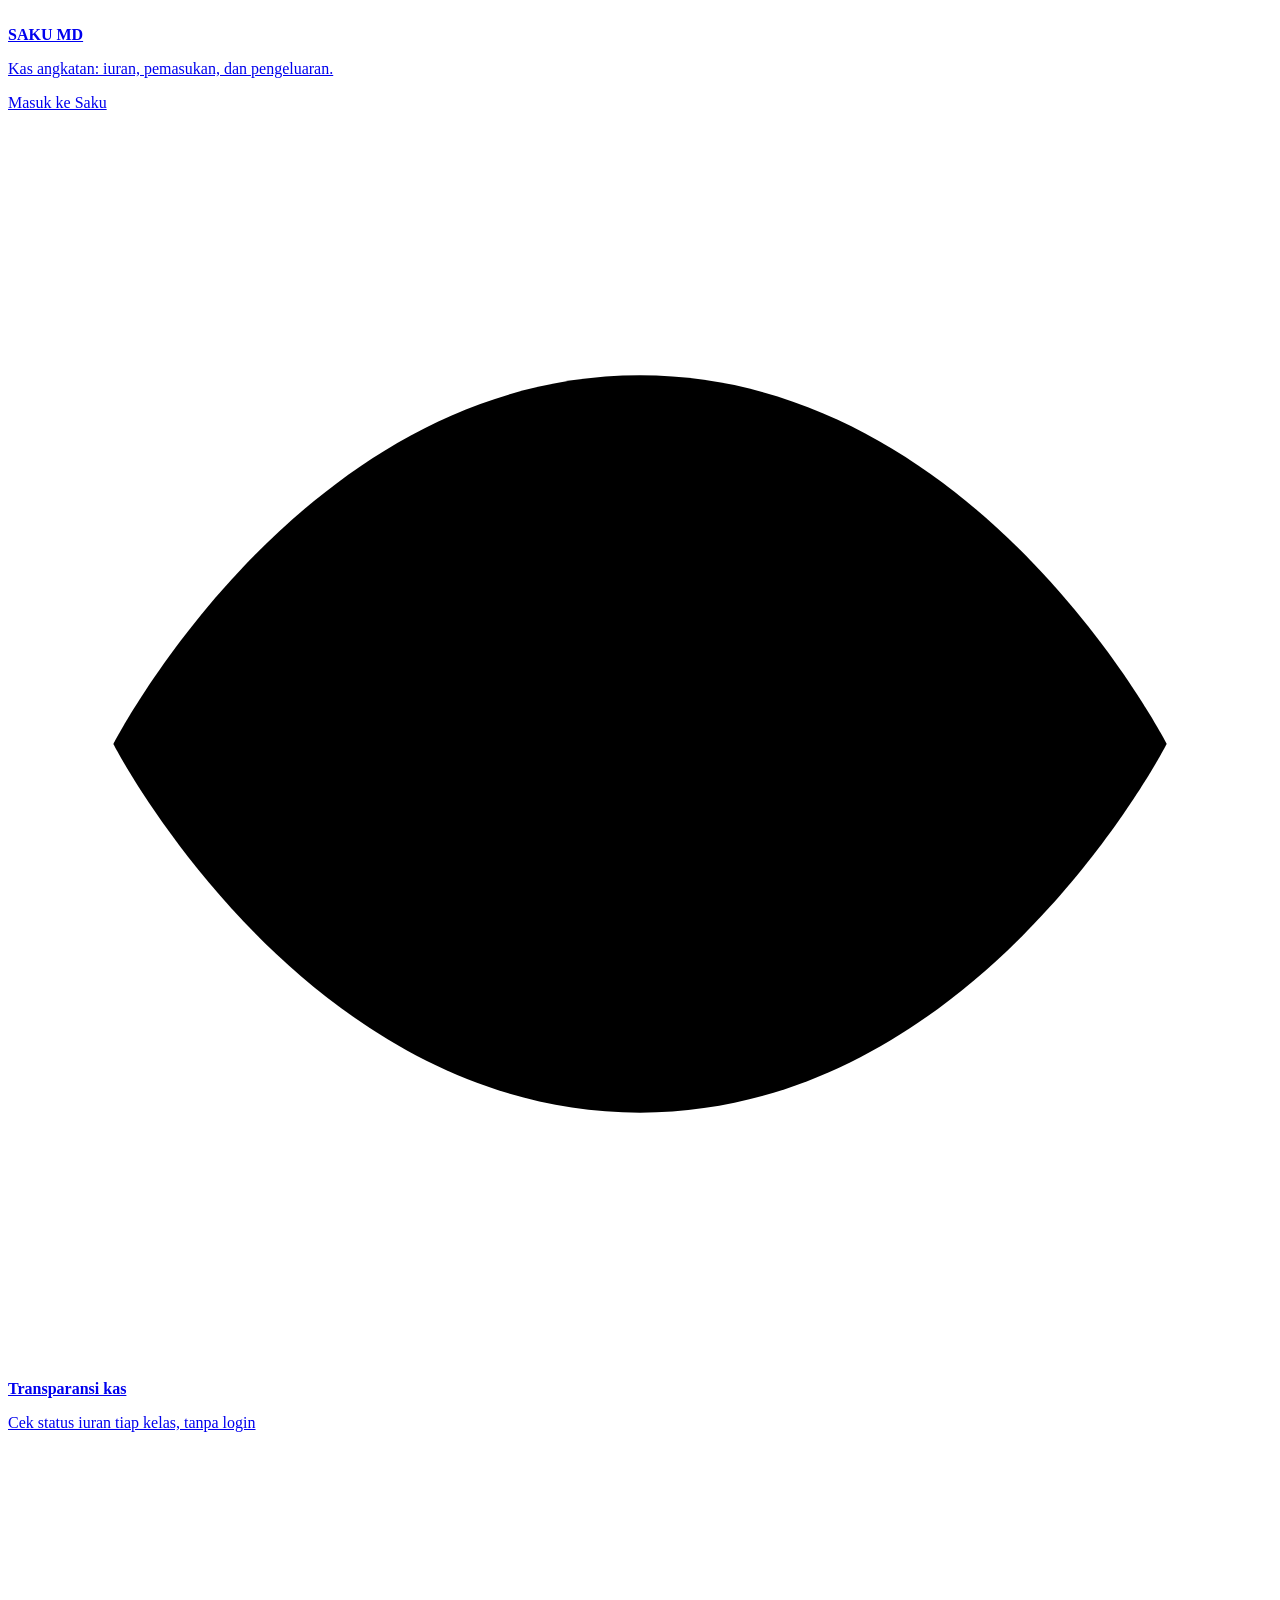
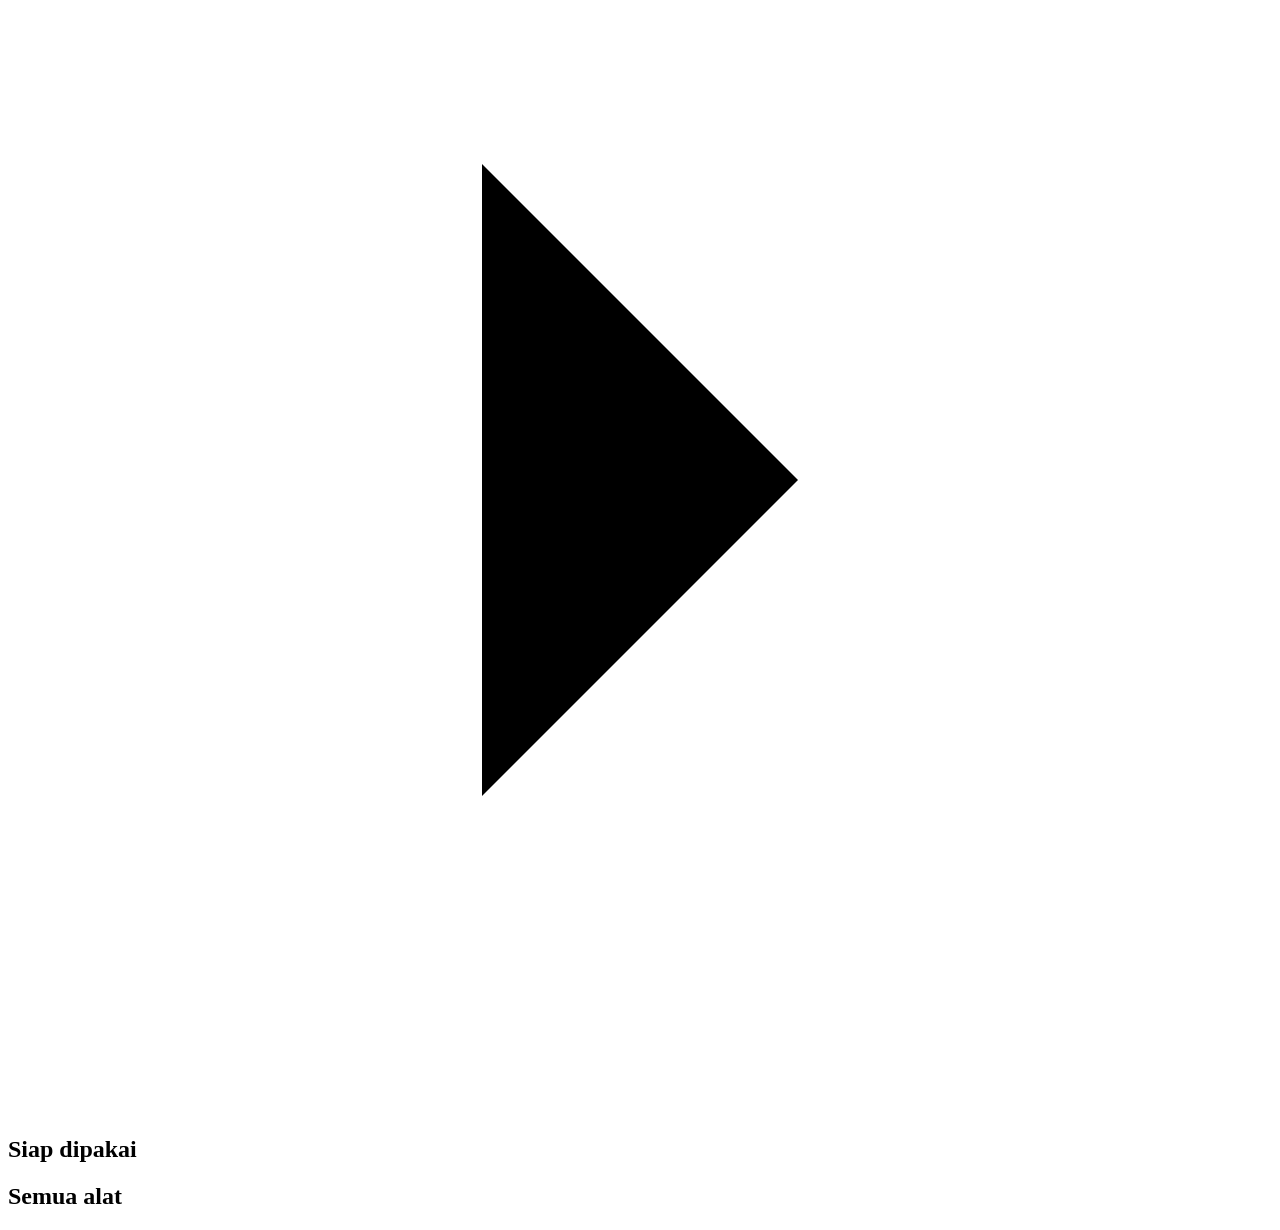
==== commit 662d2104: "UPDATE MOBILE" ====
--- a/public/index.html
+++ b/public/index.html
@@ -1,18 +1,21 @@
-<!DOCTYPE html><html lang="id"><head><meta charset="UTF-8"><meta name="viewport" content="width=device-width,initial-scale=1,viewport-fit=cover"><meta name="theme-color" content="#8a0b20"><link rel="icon" href="/favicon.ico" sizes="any"><link rel="icon" type="image/png" sizes="32x32" href="/favicon-32.png"><link rel="apple-touch-icon" href="/apple-touch-icon.png"><link rel="preconnect" href="https://fonts.googleapis.com"><link rel="preconnect" href="https://fonts.gstatic.com" crossorigin><link href="https://fonts.googleapis.com/css2?family=Plus+Jakarta+Sans:wght@400;500;600;700;800&display=swap" rel="stylesheet"><link rel="stylesheet" href="/hub.css"><script src="/hub.js"></script>
+<!DOCTYPE html><html lang="id"><head><meta charset="UTF-8"><meta name="viewport" content="width=device-width, initial-scale=1, maximum-scale=1, user-scalable=no, viewport-fit=cover"><meta name="theme-color" content="#8a0b20"><link rel="icon" href="/favicon.ico" sizes="any"><link rel="icon" type="image/png" sizes="32x32" href="/favicon-32.png"><link rel="apple-touch-icon" href="/apple-touch-icon.png"><link rel="preconnect" href="https://fonts.googleapis.com"><link rel="preconnect" href="https://fonts.gstatic.com" crossorigin><link href="https://fonts.googleapis.com/css2?family=Plus+Jakarta+Sans:wght@400;500;600;700;800&display=swap" rel="stylesheet"><link rel="stylesheet" href="/hub.css"><script src="/hub.js"></script>
 <title>Portal MD 2026</title><meta name="description" content="Portal angkatan MD 2026: kas, alat kuliah, alat dokumen, dan asisten AI.">
-<meta property="og:title" content="Portal MD 2026"><meta property="og:description" content="Kas angkatan, alat kuliah, alat dokumen, dan asisten AI dalam satu tempat."><meta property="og:image" content="https://saku-md2026.vercel.app/og-image.png"><meta name="twitter:card" content="summary_large_image">
+<meta property="og:title" content="Portal MD 2026"><meta property="og:description" content="Kas angkatan, alat kuliah, alat dokumen, dan asisten AI dalam satu tempat."><meta property="og:image" content="https://kas-md2026.vercel.app/og-image.png"><meta name="twitter:card" content="summary_large_image">
 </head><body>
 <div id="top"></div>
-<main class="wrap">
-  <h1>Portal MD 2026</h1>
-  <p class="sub">Semua kebutuhan angkatan dalam satu tempat.</p>
-  <a class="feature" href="/saku"><img src="/icon-192.png" alt=""><div><b>SAKU MD</b><p>Kas angkatan: iuran, pemasukan, dan pengeluaran.</p><span class="go">Masuk ke SAKU →</span></div></a>
-  <div class="grid g3">
-    <a class="tile" href="/academic" style="--ac:#0f766e;--acs:rgba(15,118,110,.14)"><span class="ic"><svg viewBox="0 0 24 24"><path d="M2 9l10-5 10 5-10 5z"/><path d="M6 11.5V16c0 1.5 2.7 3 6 3s6-1.5 6-3v-4.5"/></svg></span><div><b>Academic Tools</b><p>Group maker, timer belajar, scheduler, dan alat kuliah lain.</p></div><span class="meta" data-n="academic"></span></a>
-    <a class="tile" href="/document" style="--ac:#b8650a;--acs:rgba(184,101,10,.14)"><span class="ic"><svg viewBox="0 0 24 24"><path d="M6 3h9l4 4v14H6z"/><path d="M14 3v5h5M9 13h7M9 17h5"/></svg></span><div><b>Document Tools</b><p>Convert, compress, QR, sertifikat massal, dan daftar pustaka.</p></div><span class="meta" data-n="document"></span></a>
-    <a class="tile" href="/ai" style="--ac:#6d4bd8;--acs:rgba(109,75,216,.14)"><span class="ic"><svg viewBox="0 0 24 24"><path d="M12 3l1.8 5.2L19 10l-5.2 1.8L12 17l-1.8-5.2L5 10l5.2-1.8z"/><path d="M19 16l.7 2 2 .7-2 .7-.7 2-.7-2-2-.7 2-.7z"/></svg></span><div><b>MD Intelligence</b><p>Asisten AI: rangkum materi, buat soal, rapikan tulisan.</p></div><span class="meta" data-n="ai"></span></a>
-  </div>
-  <a class="strip" href="/publik"><span><b>Cek status iuran</b> tanpa login, untuk seluruh mahasiswa</span><svg viewBox="0 0 24 24"><path d="m9 6 6 6-6 6"/></svg></a>
+<main class="page">
+  <a class="hero" href="/saku"><img src="/icon-192.png" alt=""><div><b>SAKU MD</b><p>Kas angkatan: iuran, pemasukan, dan pengeluaran.</p><span class="go">Masuk ke Saku</span></div></a>
+  <a class="rowc alt" href="/publik" style="margin-top:12px"><span class="ic"><svg viewBox="0 0 24 24" aria-hidden="true"><path d="M2 12s3.6-7 10-7 10 7 10 7-3.6 7-10 7S2 12 2 12z"/><circle cx="12" cy="12" r="3"/></svg></span><span class="tx"><b>Transparansi kas</b><p>Cek status iuran tiap kelas, tanpa login</p></span><svg class="chev" viewBox="0 0 24 24" aria-hidden="true"><path d="m9 18 6-6-6-6"/></svg></a>
+  <div class="section-heading"><h2>Siap dipakai</h2><span id="nr"></span></div>
+  <div class="qgrid" id="ready"></div>
+  <div class="section-heading"><h2>Semua alat</h2></div>
+  <div class="list2" id="cats"></div>
 </main>
-<script>document.addEventListener('DOMContentLoaded',function(){document.querySelectorAll('[data-n]').forEach(function(e){var h=HUB[e.dataset.n],r=h.tools.filter(function(t){return t.h}).length;e.textContent=h.tools.length+' alat'+(r<h.tools.length?' · '+r+' siap pakai':'')})})</script>
+<script>
+(function(){var rd='',cs='',n=0;
+Object.keys(HUB).forEach(function(k){var H=HUB[k],r=H.tools.filter(function(t){return t.h}),st='--ac:'+H.ac+';--acs:'+H.acs;
+ r.forEach(function(t){n++;rd+='<a class="qt" href="'+t.h+'" style="'+st+'"><span class="ic">'+svg(t.i)+'</span><b>'+t.n+'</b></a>'});
+ cs+='<a class="rowc" href="/'+k+'" style="'+st+'"><span class="ic">'+svg(H.ico)+'</span><span class="tx"><b>'+H.name+'</b><p>'+H.sub+'</p></span><span class="tag'+(r.length?'':' mute')+'">'+(r.length?r.length+' siap':'Segera')+'</span><svg class="chev" viewBox="0 0 24 24" aria-hidden="true">'+I.chev+'</svg></a>'});
+document.getElementById('ready').innerHTML=rd;document.getElementById('cats').innerHTML=cs;document.getElementById('nr').textContent=n})();
+</script>
 </body></html>
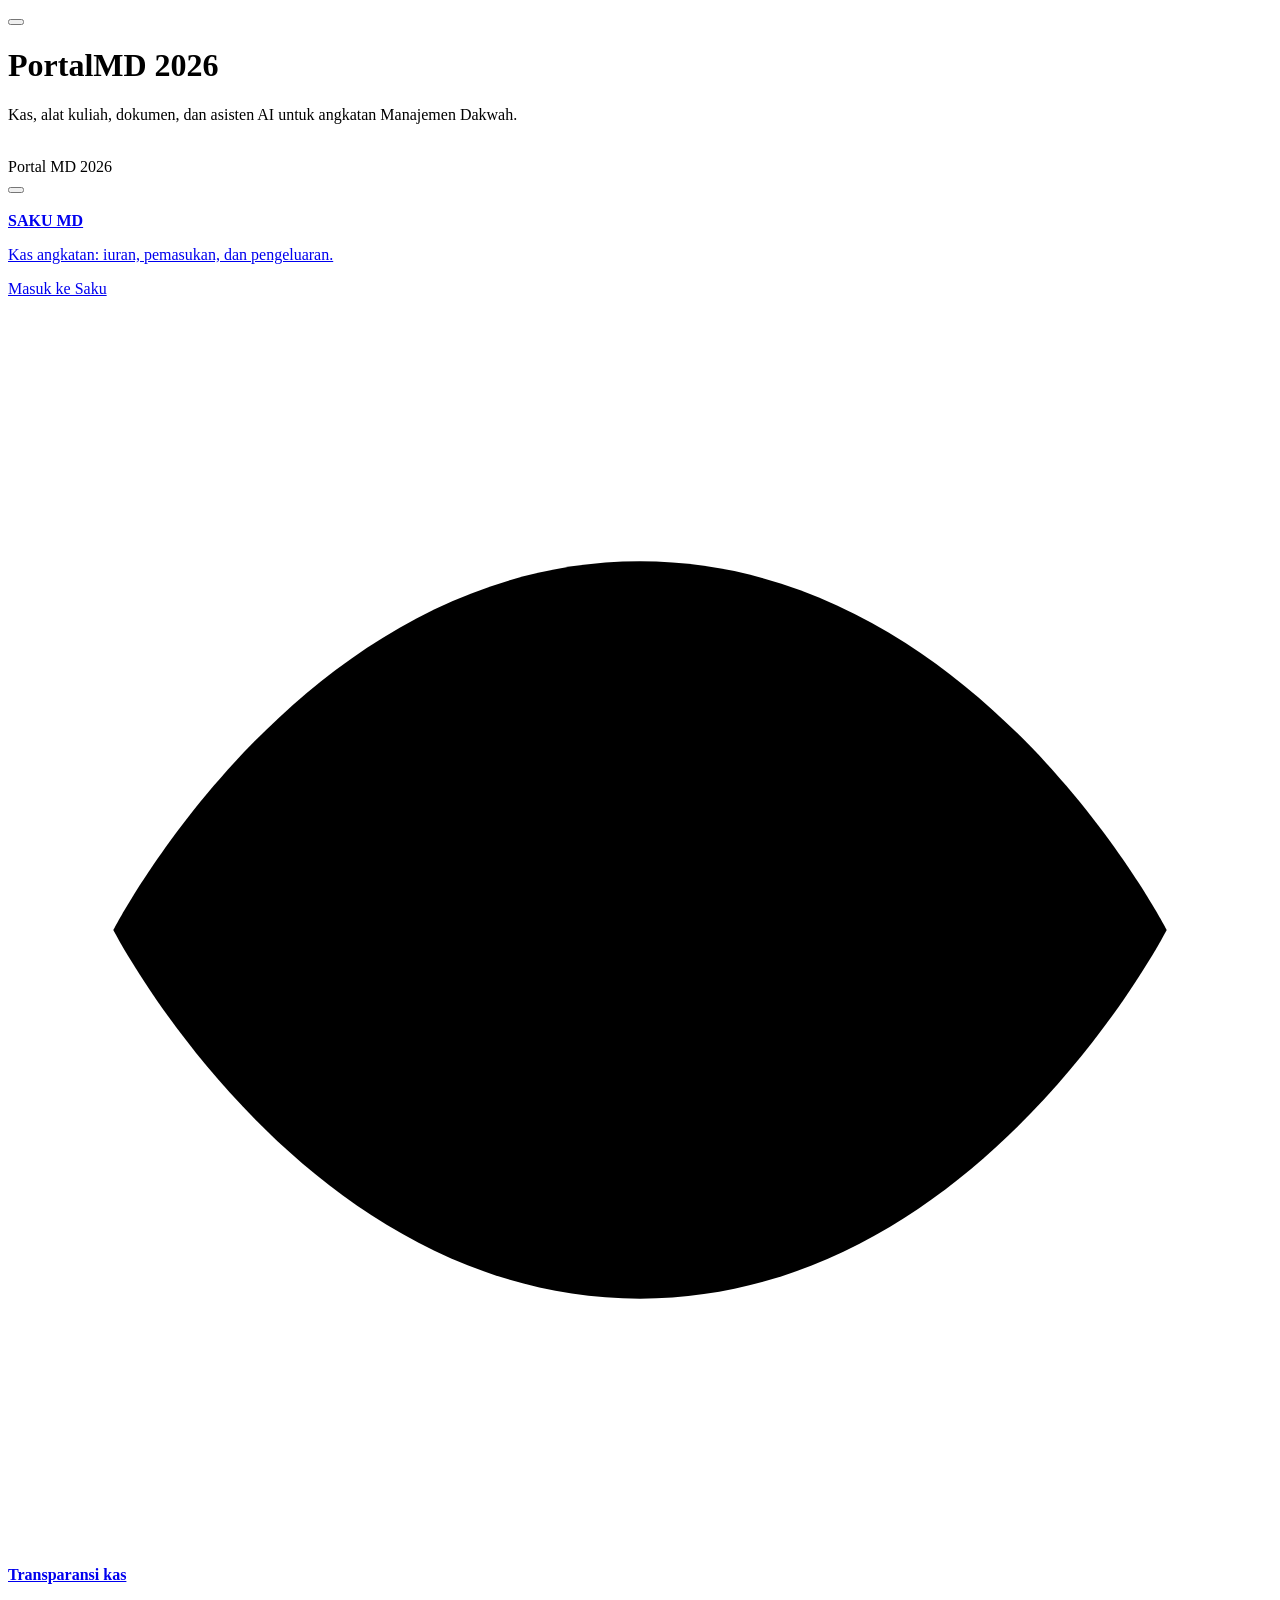
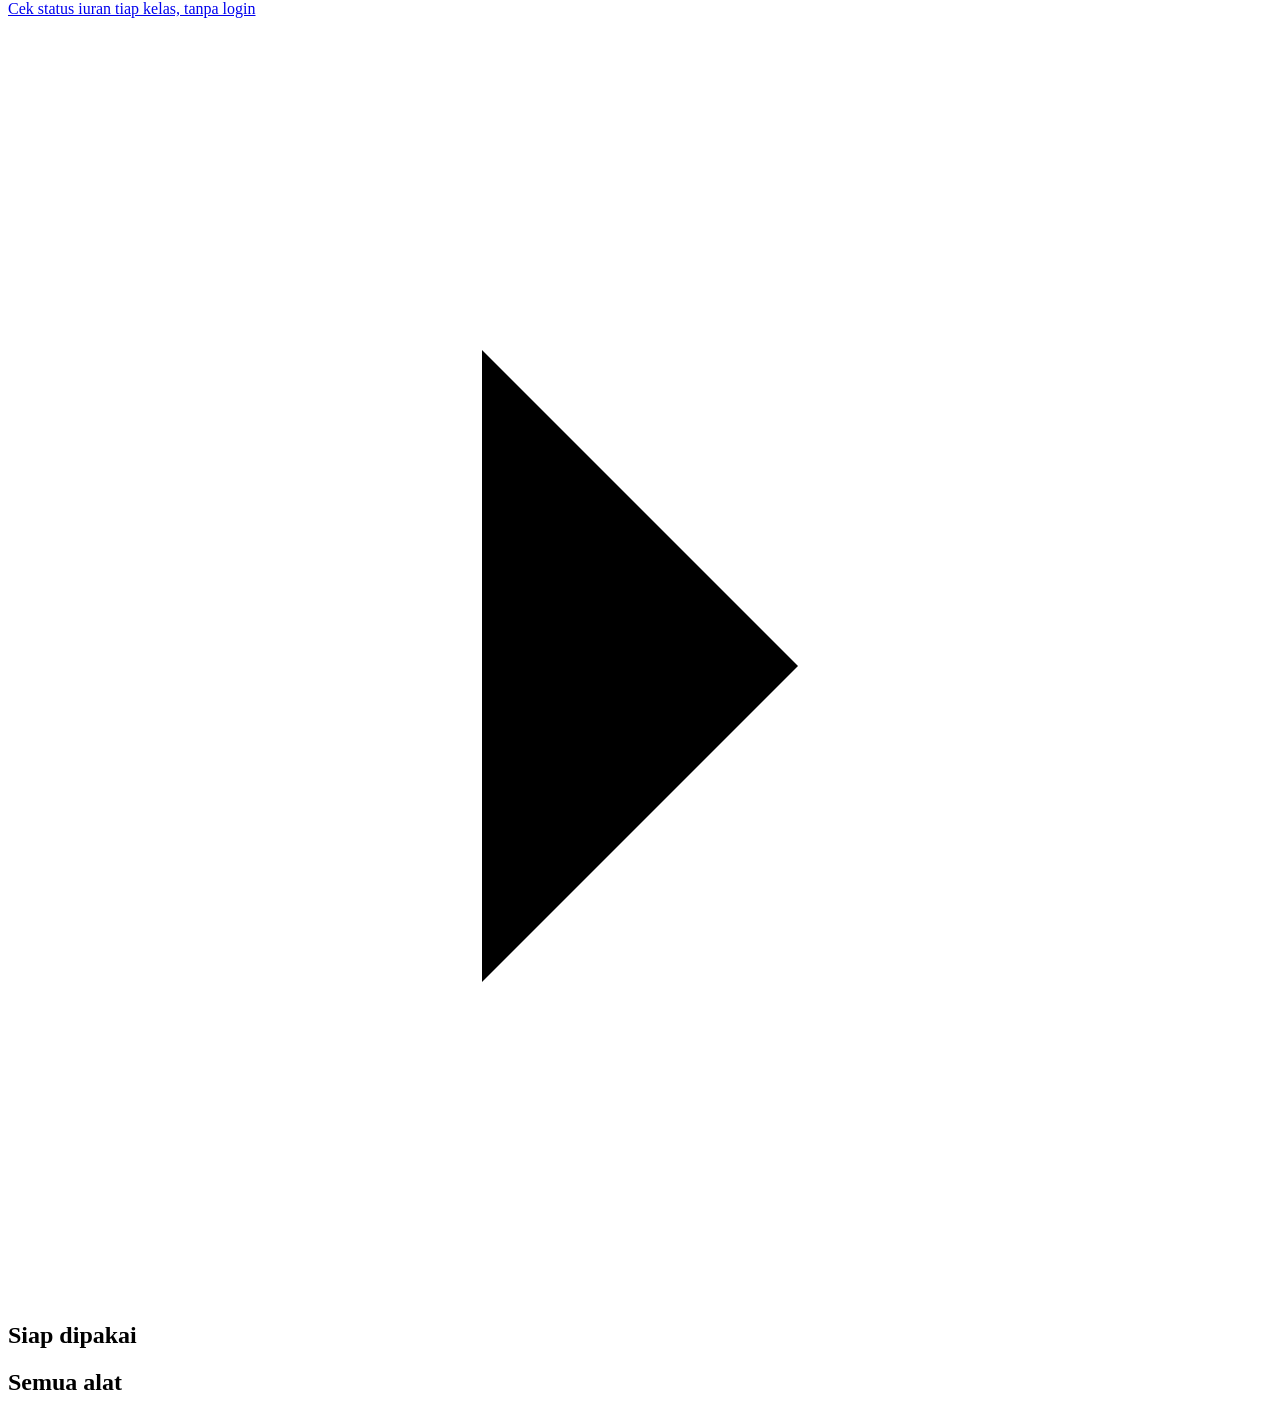
==== commit c0c2117d: "DESIGN CHANGES" ====
--- a/public/index.html
+++ b/public/index.html
@@ -1,10 +1,18 @@
-<!DOCTYPE html><html lang="id"><head><meta charset="UTF-8"><meta name="viewport" content="width=device-width, initial-scale=1, maximum-scale=1, user-scalable=no, viewport-fit=cover"><meta name="theme-color" content="#8a0b20"><link rel="icon" href="/favicon.ico" sizes="any"><link rel="icon" type="image/png" sizes="32x32" href="/favicon-32.png"><link rel="apple-touch-icon" href="/apple-touch-icon.png"><link rel="preconnect" href="https://fonts.googleapis.com"><link rel="preconnect" href="https://fonts.gstatic.com" crossorigin><link href="https://fonts.googleapis.com/css2?family=Plus+Jakarta+Sans:wght@400;500;600;700;800&display=swap" rel="stylesheet"><link rel="stylesheet" href="/hub.css"><script src="/hub.js"></script>
+<!DOCTYPE html><html lang="id"><head><meta charset="UTF-8"><meta name="viewport" content="width=device-width, initial-scale=1, maximum-scale=1, user-scalable=no, viewport-fit=cover"><meta name="theme-color" content="#8a0b20"><link rel="icon" type="image/png" sizes="32x32" href="/brand/portal-32.png"><link rel="icon" type="image/png" sizes="48x48" href="/brand/portal-48.png"><link rel="apple-touch-icon" href="/brand/portal-180.png"><link rel="manifest" href="/manifest-portal.webmanifest"><meta name="application-name" content="Portal MD 2026"><meta name="apple-mobile-web-app-title" content="Portal MD"><link rel="preconnect" href="https://fonts.googleapis.com"><link rel="preconnect" href="https://fonts.gstatic.com" crossorigin><link href="https://fonts.googleapis.com/css2?family=Plus+Jakarta+Sans:wght@400;500;600;700;800&display=swap" rel="stylesheet"><link rel="stylesheet" href="/hub.css"><script src="/hub.js"></script>
 <title>Portal MD 2026</title><meta name="description" content="Portal angkatan MD 2026: kas, alat kuliah, alat dokumen, dan asisten AI.">
-<meta property="og:title" content="Portal MD 2026"><meta property="og:description" content="Kas angkatan, alat kuliah, alat dokumen, dan asisten AI dalam satu tempat."><meta property="og:image" content="https://kas-md2026.vercel.app/og-image.png"><meta name="twitter:card" content="summary_large_image">
-</head><body>
-<div id="top"></div>
-<main class="page">
-  <a class="hero" href="/saku"><img src="/icon-192.png" alt=""><div><b>SAKU MD</b><p>Kas angkatan: iuran, pemasukan, dan pengeluaran.</p><span class="go">Masuk ke Saku</span></div></a>
+<meta property="og:title" content="Portal MD 2026"><meta property="og:description" content="Kas angkatan, alat kuliah, alat dokumen, dan asisten AI dalam satu tempat."><meta property="og:image" content="https://kas-md2026.vercel.app/og-portal.png"><meta name="twitter:card" content="summary_large_image">
+</head>
+<body>
+<header class="mast" id="mast">
+  <i class="orb" aria-hidden="true"></i><i class="orb o2" aria-hidden="true"></i>
+  <div class="mast-bar"><span class="brand-stamp"><img src="/brand/portal-mark.png" alt=""></span><span class="mast-sp"></span><button class="hbtn" type="button" data-tbtn onclick="toggleTheme()"></button></div>
+  <h1 aria-label="Portal MD 2026"><span class="l1" data-split="Portal"></span><span class="l2"><span data-split="MD" data-off="6"></span> <span class="out" data-split="2026" data-off="8"></span></span></h1>
+  <p class="mast-sub">Kas, alat kuliah, dokumen, dan asisten AI untuk angkatan Manajemen Dakwah.</p>
+  <div class="ticker" aria-hidden="true"><div class="tk" id="tk"></div></div>
+</header>
+<div class="app-header minibar" id="mini" aria-hidden="true"><div class="header-top"><span class="brand-stamp"><img src="/brand/portal-mark.png" alt=""></span><div class="header-text"><div class="header-title">Portal MD 2026</div></div><button class="hbtn" type="button" data-tbtn tabindex="-1" onclick="toggleTheme()"></button></div></div>
+<main class="page home">
+  <a class="hero first" href="/saku"><img src="/icon-192.png" alt=""><div><b>SAKU MD</b><p>Kas angkatan: iuran, pemasukan, dan pengeluaran.</p><span class="go">Masuk ke Saku</span></div></a>
   <a class="rowc alt" href="/publik" style="margin-top:12px"><span class="ic"><svg viewBox="0 0 24 24" aria-hidden="true"><path d="M2 12s3.6-7 10-7 10 7 10 7-3.6 7-10 7S2 12 2 12z"/><circle cx="12" cy="12" r="3"/></svg></span><span class="tx"><b>Transparansi kas</b><p>Cek status iuran tiap kelas, tanpa login</p></span><svg class="chev" viewBox="0 0 24 24" aria-hidden="true"><path d="m9 18 6-6-6-6"/></svg></a>
   <div class="section-heading"><h2>Siap dipakai</h2><span id="nr"></span></div>
   <div class="qgrid" id="ready"></div>
@@ -12,10 +20,18 @@
   <div class="list2" id="cats"></div>
 </main>
 <script>
-(function(){var rd='',cs='',n=0;
-Object.keys(HUB).forEach(function(k){var H=HUB[k],r=H.tools.filter(function(t){return t.h}),st='--ac:'+H.ac+';--acs:'+H.acs;
+/* pecah teks jadi huruf yang naik satu per satu */
+(function(){document.querySelectorAll('[data-split]').forEach(function(e){var t=e.dataset.split,off=+(e.dataset.off||0),h='';for(var i=0;i<t.length;i++)h+='<span class="w" aria-hidden="true"><span class="ch" style="--i:'+(off+i)+'">'+t[i]+'</span></span>';e.innerHTML=h;e.removeAttribute('data-split')})})();
+(function(){var rd='',cs='',n=0,names=[];
+Object.keys(HUB).forEach(function(k){var H=HUB[k],r=H.tools.filter(function(t){return t.h}),st='--ac:'+H.ac+';--acs:'+H.acs;names.push(H.name);
  r.forEach(function(t){n++;rd+='<a class="qt" href="'+t.h+'" style="'+st+'"><span class="ic">'+svg(t.i)+'</span><b>'+t.n+'</b></a>'});
- cs+='<a class="rowc" href="/'+k+'" style="'+st+'"><span class="ic">'+svg(H.ico)+'</span><span class="tx"><b>'+H.name+'</b><p>'+H.sub+'</p></span><span class="tag'+(r.length?'':' mute')+'">'+(r.length?r.length+' siap':'Segera')+'</span><svg class="chev" viewBox="0 0 24 24" aria-hidden="true">'+I.chev+'</svg></a>'});
-document.getElementById('ready').innerHTML=rd;document.getElementById('cats').innerHTML=cs;document.getElementById('nr').textContent=n})();
+ cs+='<a class="rowc" href="/'+k+'" style="'+st+'">'+catIc(H)+'<span class="tx"><b>'+H.name+'</b><p>'+H.sub+'</p></span><span class="tag'+(r.length?'':' mute')+'">'+(r.length?r.length+' siap':'Segera')+'</span><svg class="chev" viewBox="0 0 24 24" aria-hidden="true">'+I.chev+'</svg></a>'});
+document.getElementById('ready').innerHTML=rd;document.getElementById('cats').innerHTML=cs;document.getElementById('nr').textContent=n;
+var items=['Saku MD'].concat(names).concat(['Kelas A','Kelas B','Kelas C']),g='<div>'+items.map(function(x){return '<span>'+x+'</span>'}).join('')+'</div>';
+document.getElementById('tk').innerHTML=g+g})();
+/* header mini muncul setelah masthead mulai terlewat */
+(function(){var m=document.getElementById('mast'),b=document.getElementById('mini'),on=false,tk=0;
+ function chk(){tk=0;var v=(window.scrollY||0)>m.offsetHeight*.45;if(v!==on){on=v;b.classList.toggle('on',on);b.setAttribute('aria-hidden',on?'false':'true');b.querySelector('button').tabIndex=on?0:-1}}
+ addEventListener('scroll',function(){if(!tk)tk=requestAnimationFrame(chk)},{passive:true});chk()})();
 </script>
 </body></html>
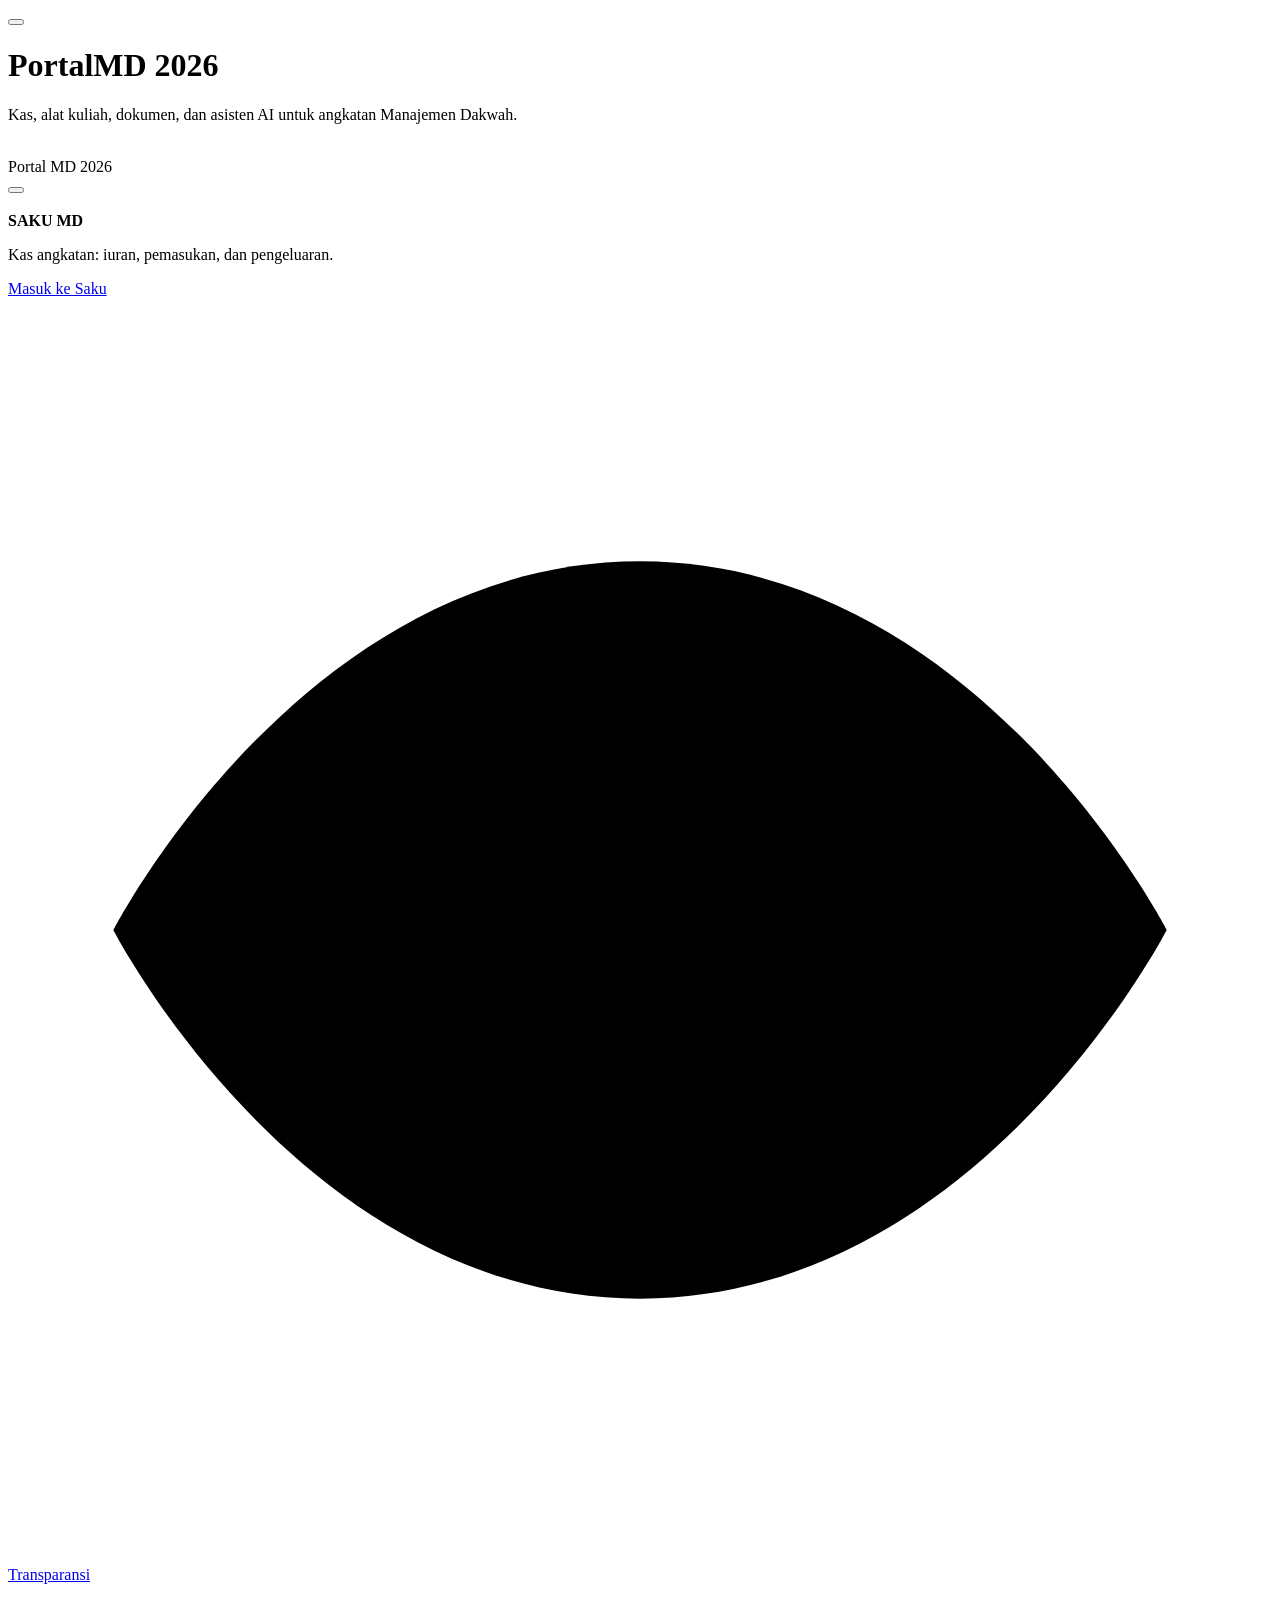
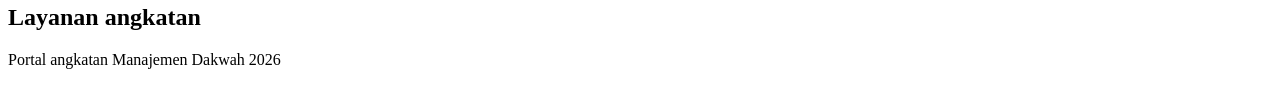
==== commit c699460c: "DESIGN LAGI" ====
--- a/public/index.html
+++ b/public/index.html
@@ -12,21 +12,23 @@
 </header>
 <div class="app-header minibar" id="mini" aria-hidden="true"><div class="header-top"><span class="brand-stamp"><img src="/brand/portal-mark.png" alt=""></span><div class="header-text"><div class="header-title">Portal MD 2026</div></div><button class="hbtn" type="button" data-tbtn tabindex="-1" onclick="toggleTheme()"></button></div></div>
 <main class="page home">
-  <a class="hero first" href="/saku"><img src="/icon-192.png" alt=""><div><b>SAKU MD</b><p>Kas angkatan: iuran, pemasukan, dan pengeluaran.</p><span class="go">Masuk ke Saku</span></div></a>
-  <a class="rowc alt" href="/publik" style="margin-top:12px"><span class="ic"><svg viewBox="0 0 24 24" aria-hidden="true"><path d="M2 12s3.6-7 10-7 10 7 10 7-3.6 7-10 7S2 12 2 12z"/><circle cx="12" cy="12" r="3"/></svg></span><span class="tx"><b>Transparansi kas</b><p>Cek status iuran tiap kelas, tanpa login</p></span><svg class="chev" viewBox="0 0 24 24" aria-hidden="true"><path d="m9 18 6-6-6-6"/></svg></a>
-  <div class="section-heading"><h2>Siap dipakai</h2><span id="nr"></span></div>
-  <div class="qgrid" id="ready"></div>
-  <div class="section-heading"><h2>Semua alat</h2></div>
-  <div class="list2" id="cats"></div>
+  <div class="hero first stack">
+    <div class="hero-top"><img src="/icon-192.png" alt=""><div><b>SAKU MD</b><p>Kas angkatan: iuran, pemasukan, dan pengeluaran.</p></div></div>
+    <div class="hero-acts"><a class="hact pri" href="/saku">Masuk ke Saku</a><a class="hact ghost" href="/publik"><svg viewBox="0 0 24 24" aria-hidden="true"><path d="M2 12s3.6-7 10-7 10 7 10 7-3.6 7-10 7S2 12 2 12z"/><circle cx="12" cy="12" r="3"/></svg>Transparansi</a></div>
+  </div>
+  <div class="section-heading"><h2>Layanan angkatan</h2></div>
+  <div class="cgrid one" id="big"></div>
+  <div class="cgrid" id="small" style="margin-top:12px"></div>
+  <p class="foot">Portal angkatan Manajemen Dakwah 2026</p>
 </main>
 <script>
 /* pecah teks jadi huruf yang naik satu per satu */
 (function(){document.querySelectorAll('[data-split]').forEach(function(e){var t=e.dataset.split,off=+(e.dataset.off||0),h='';for(var i=0;i<t.length;i++)h+='<span class="w" aria-hidden="true"><span class="ch" style="--i:'+(off+i)+'">'+t[i]+'</span></span>';e.innerHTML=h;e.removeAttribute('data-split')})})();
-(function(){var rd='',cs='',n=0,names=[];
-Object.keys(HUB).forEach(function(k){var H=HUB[k],r=H.tools.filter(function(t){return t.h}),st='--ac:'+H.ac+';--acs:'+H.acs;names.push(H.name);
- r.forEach(function(t){n++;rd+='<a class="qt" href="'+t.h+'" style="'+st+'"><span class="ic">'+svg(t.i)+'</span><b>'+t.n+'</b></a>'});
- cs+='<a class="rowc" href="/'+k+'" style="'+st+'">'+catIc(H)+'<span class="tx"><b>'+H.name+'</b><p>'+H.sub+'</p></span><span class="tag'+(r.length?'':' mute')+'">'+(r.length?r.length+' siap':'Segera')+'</span><svg class="chev" viewBox="0 0 24 24" aria-hidden="true">'+I.chev+'</svg></a>'});
-document.getElementById('ready').innerHTML=rd;document.getElementById('cats').innerHTML=cs;document.getElementById('nr').textContent=n;
+(function(){var big='',sm='',names=[];
+Object.keys(HUB).forEach(function(k){var H=HUB[k],r=H.tools.filter(function(t){return t.h});names.push(H.name);
+ if(r.length){big+='<div class="cc big t-'+k+'"><a class="cc-main" href="/'+k+'"><span class="cc-logo"><img src="'+H.logo+'" alt=""></span><span class="cc-tx"><span class="cc-name">'+H.name+'</span><span class="cc-sub">'+H.sub+'</span></span><span class="cc-go"><svg viewBox="0 0 24 24" aria-hidden="true">'+I.chev+'</svg></span></a><div class="cc-tools">'+r.map(function(t){return '<a class="cc-tool" href="'+t.h+'">'+svg(t.i)+'<b>'+t.n+'</b></a>'}).join('')+'</div></div>'}
+ else{sm+='<a class="cc sm t-'+k+'" href="/'+k+'"><span class="cc-logo"><img src="'+H.logo+'" alt=""></span><span class="cc-name">'+H.name+'</span><span class="cc-sub">'+H.sub+'</span><span class="cc-pill">Segera hadir</span></a>'}});
+document.getElementById('big').innerHTML=big;document.getElementById('small').innerHTML=sm;
 var items=['Saku MD'].concat(names).concat(['Kelas A','Kelas B','Kelas C']),g='<div>'+items.map(function(x){return '<span>'+x+'</span>'}).join('')+'</div>';
 document.getElementById('tk').innerHTML=g+g})();
 /* header mini muncul setelah masthead mulai terlewat */
